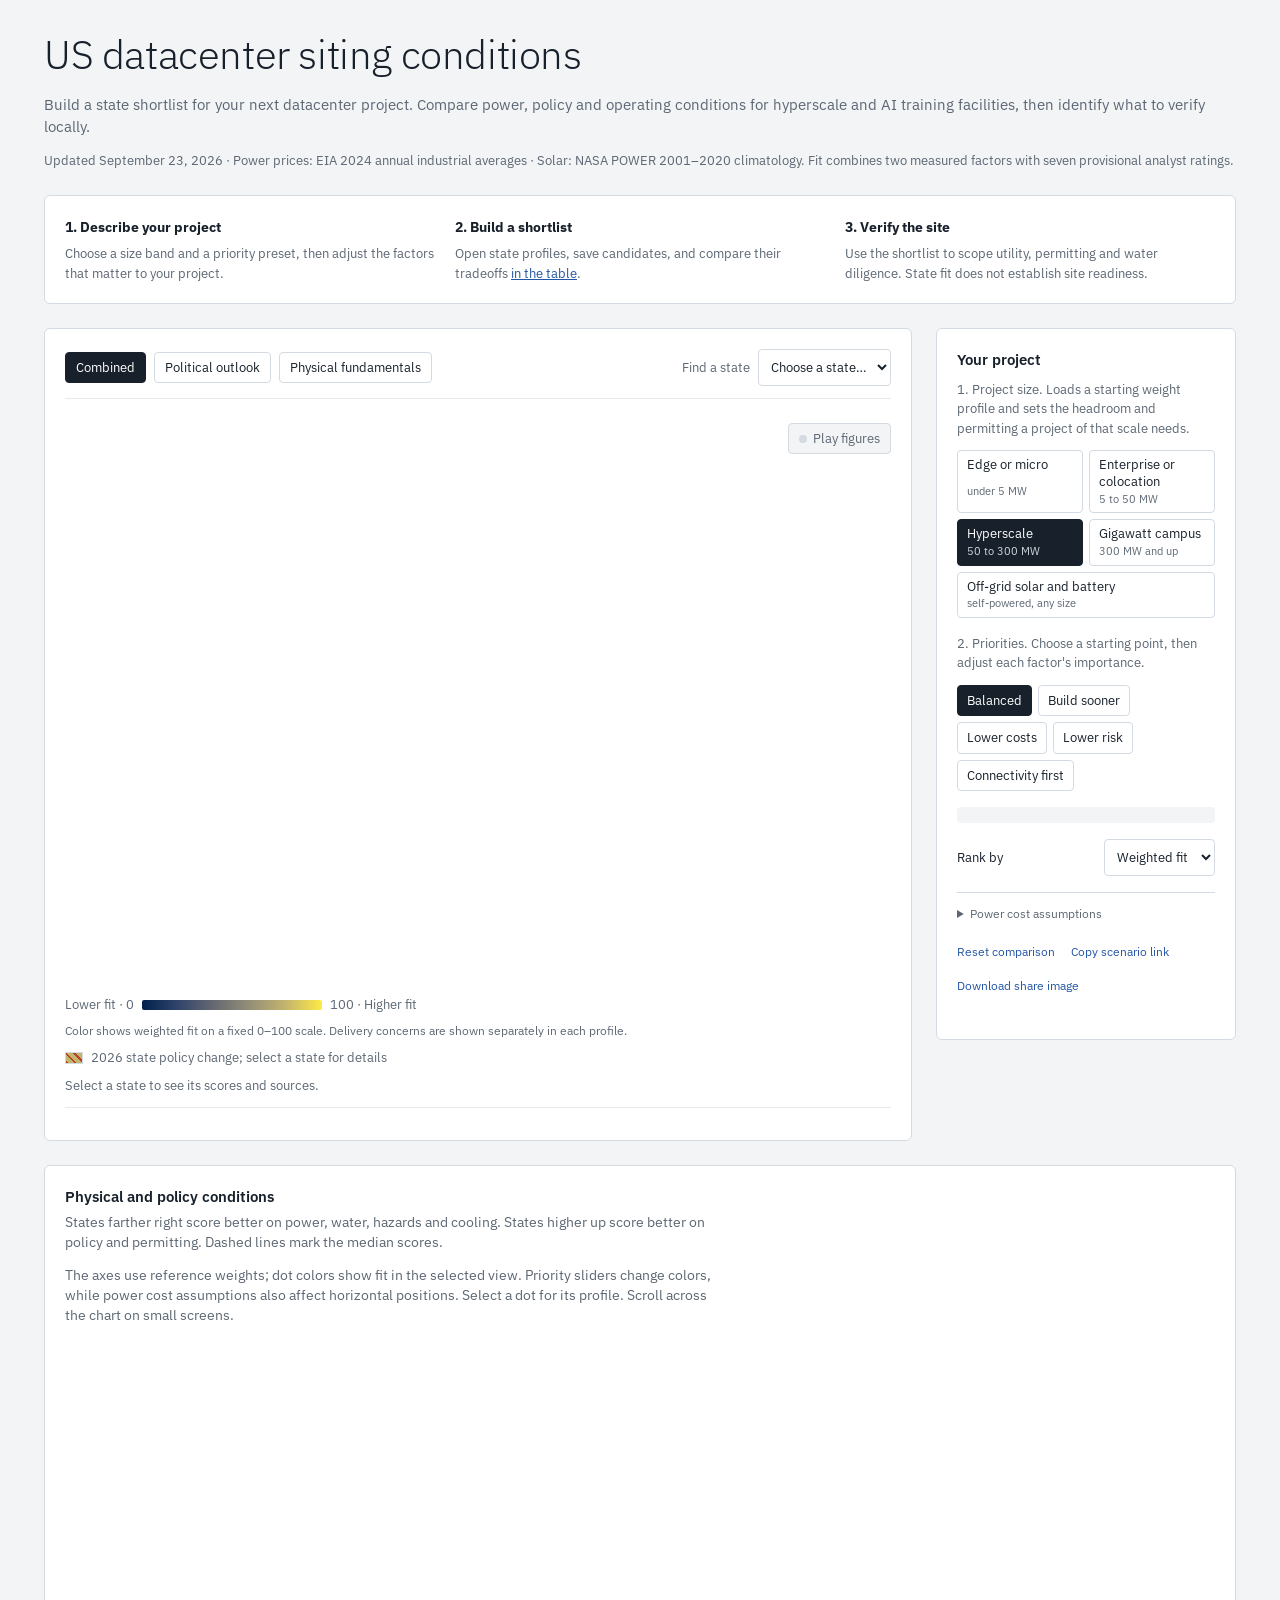
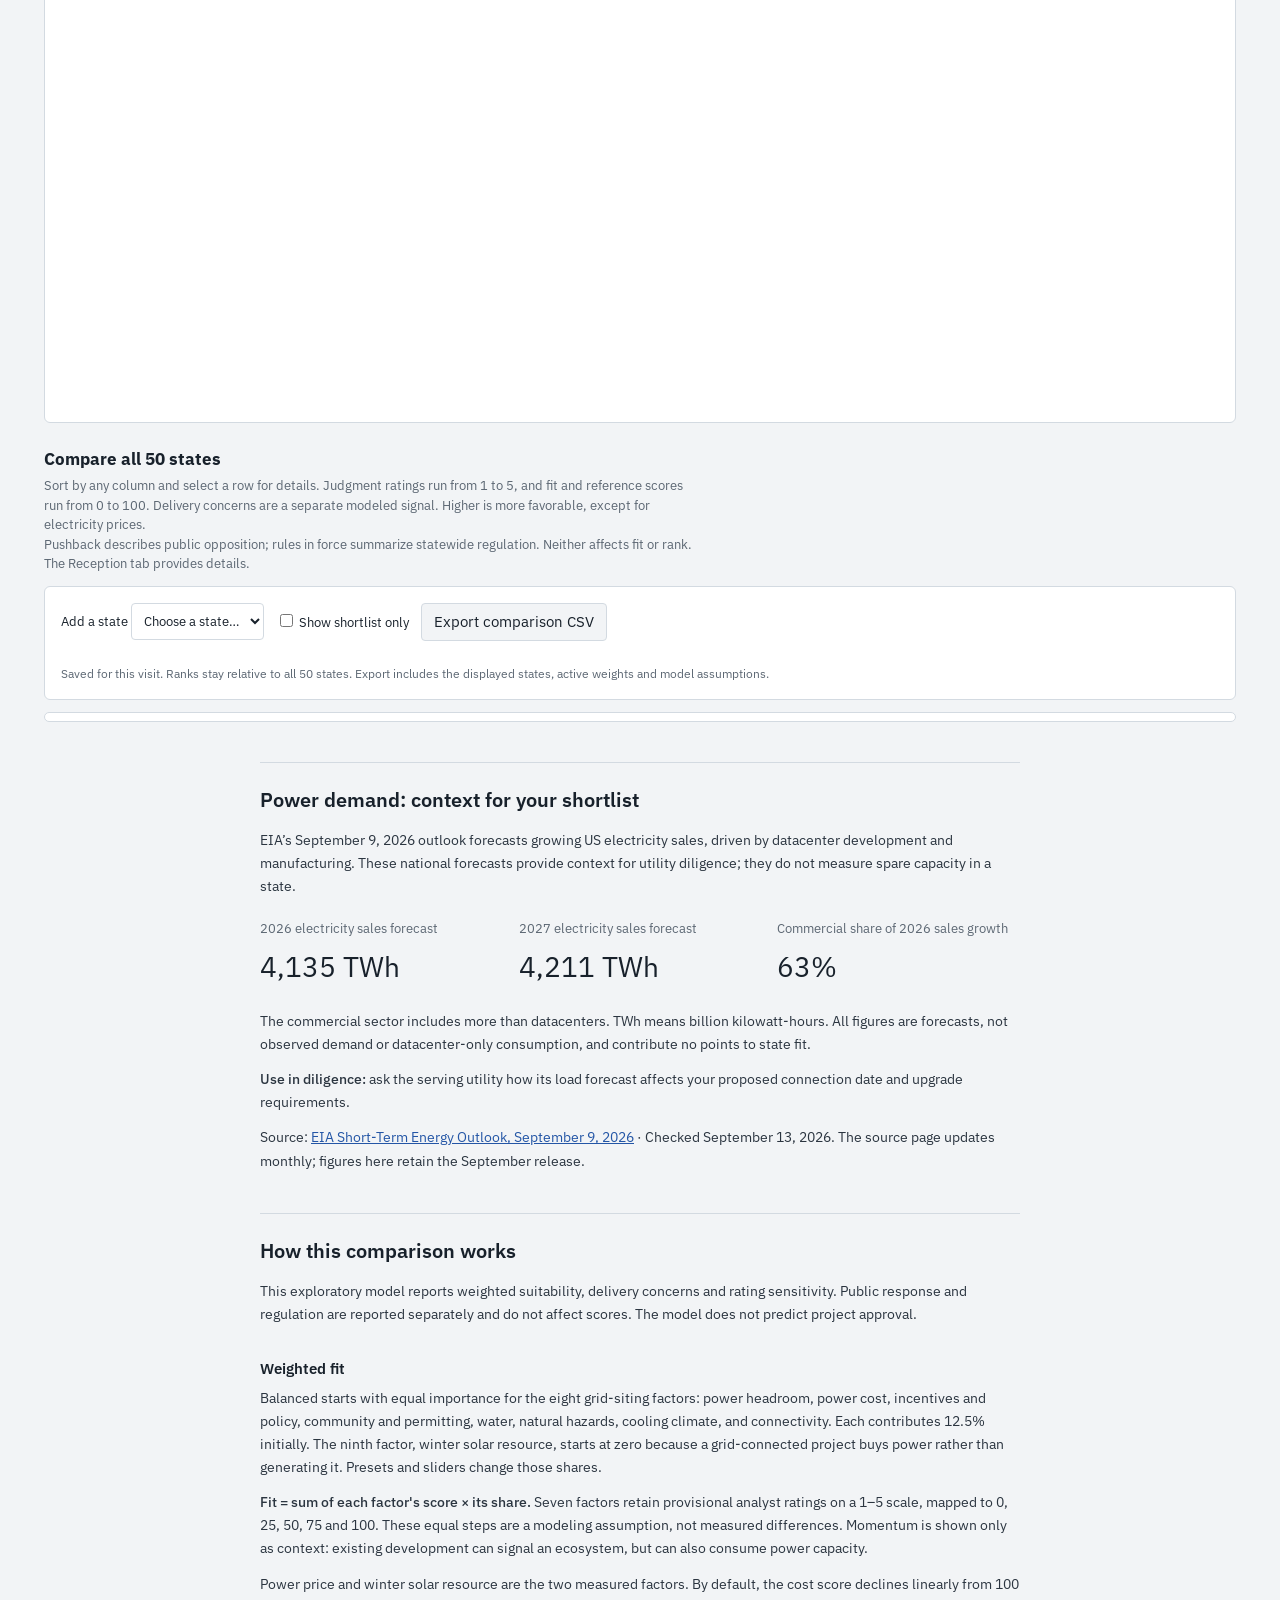
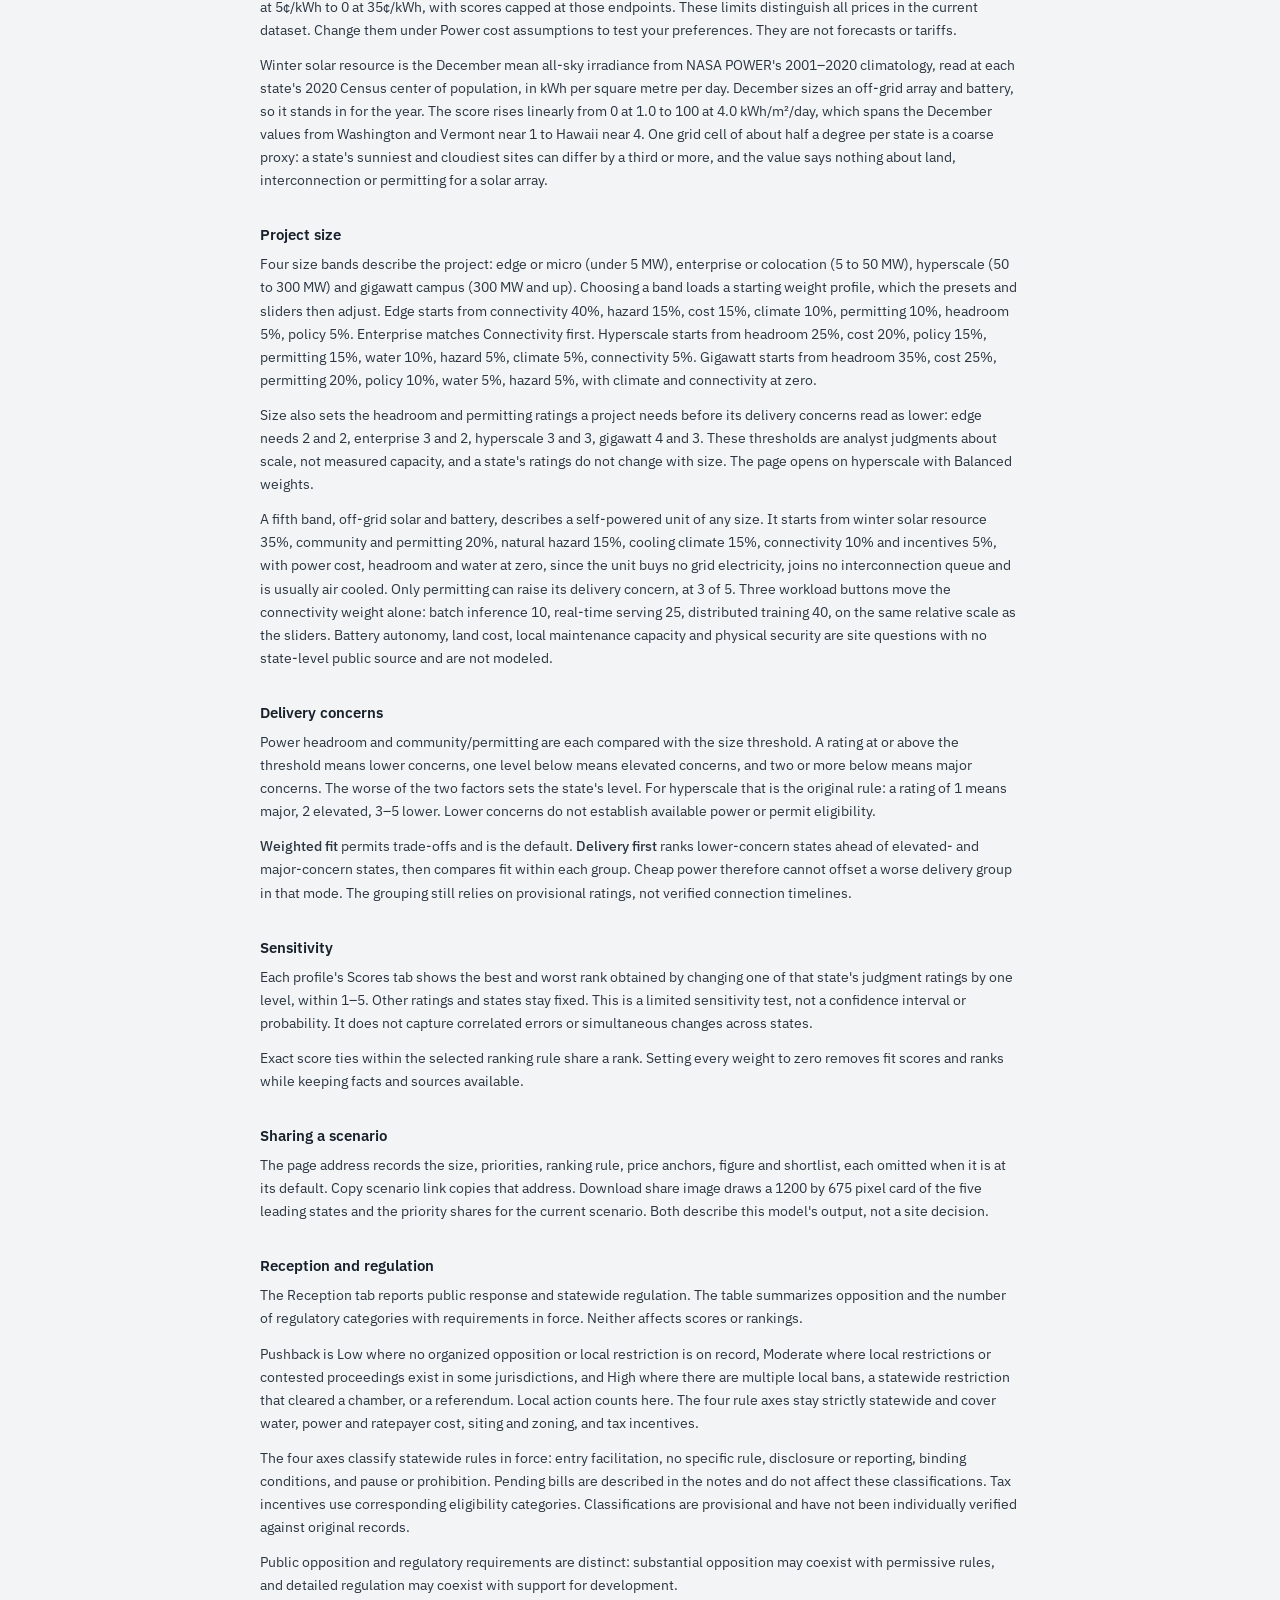
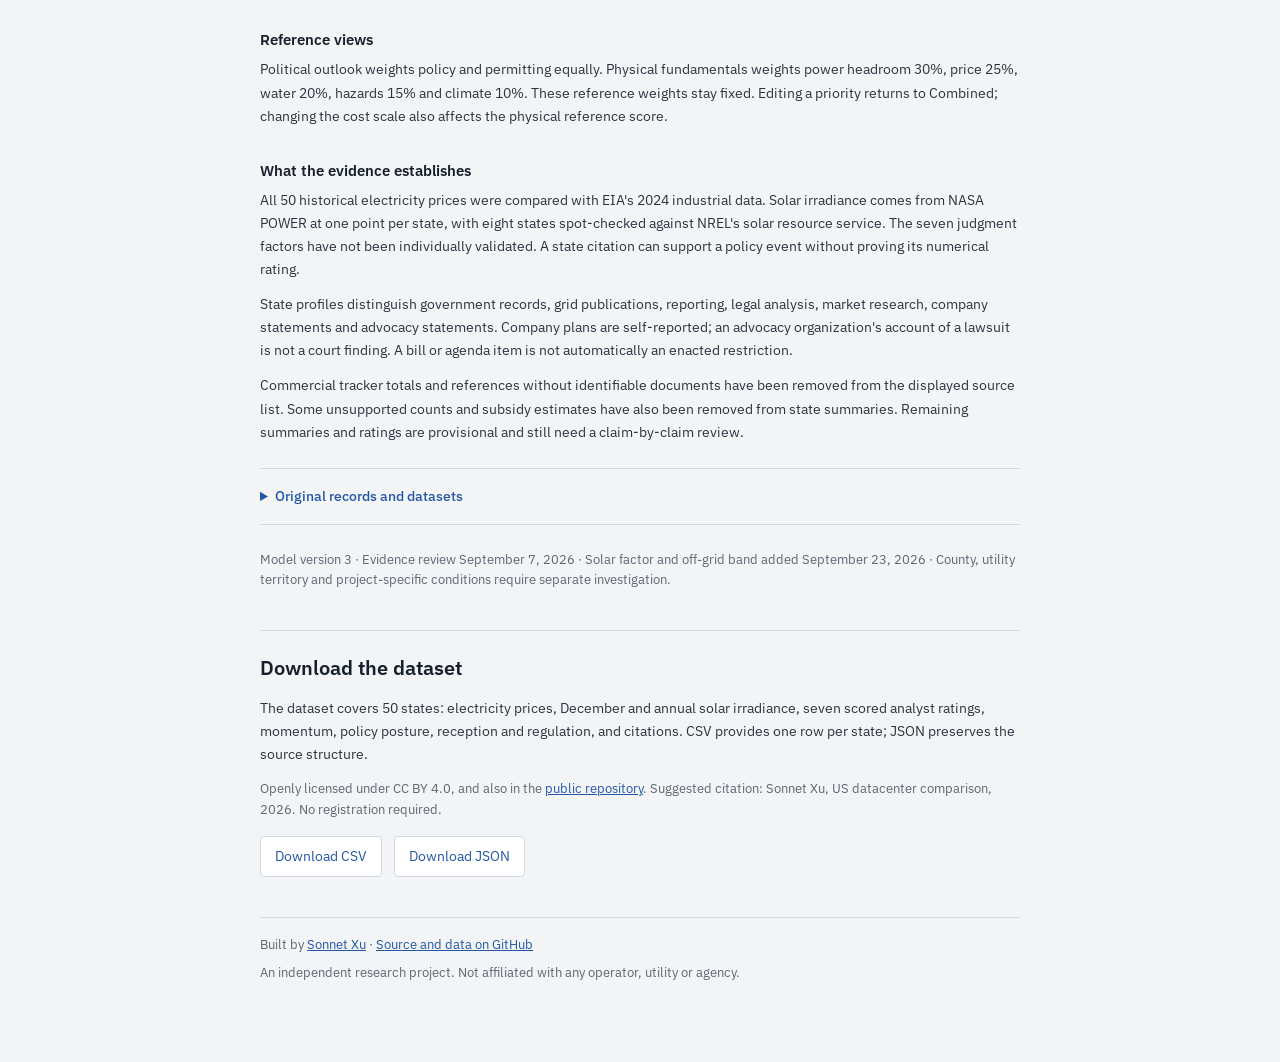
==== src/template.html @ 16096bdc "Add measured winter solar factor and off-grid solar and battery band Model version 3. A ninth factor" ====
<!DOCTYPE html>
<html lang="en">
<head>
<meta charset="utf-8">
<meta name="viewport" content="width=device-width, initial-scale=1">
<title>US datacenter siting suitability, September 2026</title>
<meta name="description" content="Compare hyperscale and AI datacenter siting conditions across 50 US states using one measured factor and seven provisional analyst ratings.">
<link rel="canonical" href="https://sonnetx.github.io/datacenter-map/">
<meta property="og:type" content="website">
<meta property="og:url" content="https://sonnetx.github.io/datacenter-map/">
<meta property="og:site_name" content="US datacenter siting suitability">
<meta property="og:title" content="US datacenter siting conditions, 2026">
<meta property="og:description" content="Compare 50 states using adjustable weights for power, policy, water and permitting. Ratings are provisional.">
<meta property="og:image" content="https://sonnetx.github.io/datacenter-map/assets/social-card.png">
<meta property="og:image:width" content="3200">
<meta property="og:image:height" content="1800">
<meta property="og:image:alt" content="Choropleth map of the 50 US states shaded by datacenter siting fit, with eight states hatched to mark a 2026 policy change.">
<meta name="twitter:card" content="summary_large_image">
<meta name="twitter:title" content="US datacenter siting conditions, 2026">
<meta name="twitter:description" content="Compare 50 states using adjustable weights for power, policy, water and permitting. Ratings are provisional.">
<meta name="twitter:image" content="https://sonnetx.github.io/datacenter-map/assets/social-card.png">
<meta name="twitter:image:alt" content="Choropleth map of the 50 US states shaded by datacenter siting fit, with eight states hatched to mark a 2026 policy change.">
<link rel="preconnect" href="https://fonts.googleapis.com">
<link href="https://fonts.googleapis.com/css2?family=IBM+Plex+Sans:wght@300;400;500;600&display=swap" rel="stylesheet">
<style>
  :root{
    --bg:#F2F4F6; --panel:#FFFFFF; --ink:#18212B; --muted:#5C6773; --rule:#D3DAE1; --rule-soft:#E6EAEE;
    --warn:#B5432A; --focus:#2456A6;
    --c0:#00204C; --c1:#31446B; --c2:#666970; --c3:#958F78; --c4:#C4B56C; --c5:#FFEA46;
    /* shared spacing and text measure */
    --s1:4px; --s2:8px; --s3:12px; --s4:16px; --s5:20px; --s6:24px; --s8:32px; --s10:40px;
    --pad-y:20px; --pad-x:20px;   /* shared card inset */
    --measure:660px;              /* reading width for detailed explanations */
  }
  *{box-sizing:border-box}
  html,body{margin:0;background:var(--bg);color:var(--ink);font-family:"IBM Plex Sans",system-ui,-apple-system,"Segoe UI",Roboto,sans-serif;font-size:15px;line-height:1.5}
  a{color:var(--focus)}
  button{font:inherit}
  summary{cursor:pointer}
  summary:focus-visible{outline:2px solid var(--focus);outline-offset:4px}
  .wrap{max-width:1240px;margin:0 auto;padding:var(--s8) var(--s6) 56px}
  header h1{font-weight:300;font-size:clamp(28px,3.6vw,40px);line-height:1.14;letter-spacing:-0.01em;margin:0 0 var(--s4)}
  header p.lede{margin:0;color:var(--muted)}
  header .asof{margin-top:var(--s3);font-size:13px;line-height:1.55;color:var(--muted)}
  .grid{display:grid;grid-template-columns:minmax(0,1fr) 300px;gap:var(--s6);margin-top:var(--s6);align-items:start}
  .grid>.col{min-width:0}
  .grid>aside{position:sticky;top:var(--s4);max-height:calc(100dvh - 32px);overflow-y:auto}
  @media (max-width:900px){.grid{grid-template-columns:1fr;gap:var(--s3)}.grid>aside{order:-1;position:static;max-height:none}}
  .mapcard{background:var(--panel);border:1px solid var(--rule);border-radius:6px;padding:var(--pad-y) var(--pad-x);position:relative}
  svg.map{width:100%;height:auto;max-height:64vh;display:block}
  .map-tools{display:flex;align-items:center;justify-content:space-between;gap:var(--s3);flex-wrap:wrap;margin-bottom:var(--s3)}
  .map-tools .lens{margin:0}
  .state-picker{display:flex;align-items:center;gap:var(--s2);font-size:13px;color:var(--muted)}
  select{font:inherit;color:var(--ink);background:var(--panel);border:1px solid var(--rule);border-radius:4px;padding:8px;max-width:100%}
  .candidates{display:flex;align-items:center;flex-wrap:wrap;gap:var(--s2);padding:var(--s3) 0;border-top:1px solid var(--rule-soft);font-size:12px;color:var(--muted)}
  .candidate{font:inherit;border:1px solid var(--rule);background:var(--panel);border-radius:20px;padding:5px 9px;color:var(--ink);cursor:pointer}
  .candidate[aria-pressed="true"]{border-color:var(--focus);background:#EEF2F6}
  .candidate span{color:var(--muted);margin-left:5px;font-variant-numeric:tabular-nums}
  button:focus-visible,select:focus-visible{outline:2px solid var(--focus);outline-offset:3px}
  .state{stroke:#F2F4F6;stroke-width:0.9;cursor:pointer;transition:opacity .12s}
  .state:hover,.state.selected{stroke:var(--ink);stroke-width:1.6}
  .state:focus{outline:none;stroke:var(--focus);stroke-width:2}
  .dim .state:not(.selected):not(:hover){opacity:.55}
  .hatch{pointer-events:none}
  .lens{display:flex;gap:var(--s2);flex-wrap:wrap;margin:0 0 var(--s3)}
  .lens button{border:1px solid var(--rule);background:#fff;border-radius:4px;padding:5px 10px;font-size:13px;cursor:pointer;color:var(--ink)}
  .lens button[aria-pressed="true"]{background:var(--ink);color:#fff;border-color:var(--ink)}
  .lens button:focus-visible{outline:2px solid var(--focus);outline-offset:2px}
  .scatter{background:var(--panel);border:1px solid var(--rule);border-radius:6px;padding:var(--pad-y) var(--pad-x);margin-top:var(--s6)}
  .scatter h2{font-weight:600;font-size:15px;margin:0 0 var(--s1)}
  .scatter p{margin:0 0 var(--s3);font-size:13.5px;color:var(--muted);max-width:var(--measure)}
  .scatter svg{width:100%;height:auto;display:block}
  .scatter .dot{cursor:pointer}
  .scatter .dot:hover circle,.scatter .dot.selected circle{stroke:var(--ink);stroke-width:2}
  .legend{display:grid;gap:var(--s2);margin:var(--s3) 0 0;font-size:13px;color:var(--muted)}
  .legend .lgnote{font-size:12px;max-width:var(--measure)}
  .ramp{width:180px;min-width:60px;height:10px;border-radius:2px;background:linear-gradient(90deg,var(--c0),var(--c1),var(--c2),var(--c3),var(--c4),var(--c5))}
  .legend .key{display:flex;align-items:center;gap:8px}
  .swatch{width:18px;height:12px;flex:none;border:1px solid var(--rule);background:#C4B56C repeating-linear-gradient(45deg,#B5432A 0 1.5px,transparent 1.5px 6px)}
  .tip{position:absolute;pointer-events:none;background:var(--ink);color:#fff;padding:8px 10px;border-radius:4px;font-size:13px;line-height:1.35;max-width:240px;display:none;z-index:5}
  .tip b{font-weight:600}
  .tip .sc{font-size:20px;font-weight:300;display:block;margin:2px 0 2px}
  .tip .small{opacity:.8}
  aside .card{background:var(--panel);border:1px solid var(--rule);border-radius:6px;padding:var(--pad-y) var(--pad-x)}
  aside h2{font-size:15px;font-weight:600;margin:0;display:inline}
  /* on desktop the panel is always open and the summary is just a heading */
  #wpanel>summary{list-style:none;cursor:default}
  #wpanel>summary::-webkit-details-marker{display:none}
  @media (max-width:900px){
    #wpanel>summary{cursor:pointer;display:flex;justify-content:space-between;align-items:center;gap:var(--s2)}
    #wpanel>summary::after{content:"Show";font-size:13px;color:var(--focus)}
    #wpanel[open]>summary::after{content:"Hide"}
    #wpanel>summary:focus-visible{outline:2px solid var(--focus);outline-offset:2px}
  }
  aside p.hint{margin:var(--s2) 0 var(--s3);font-size:13px;color:var(--muted)}
  .view-note{margin:0 0 var(--s4);padding:var(--s2) var(--s3);background:var(--bg);border-radius:4px;font-size:12.5px;color:var(--muted)}
  .presets{display:flex;gap:6px;flex-wrap:wrap;margin-bottom:var(--s4)}
  .presets button{border:1px solid var(--rule);background:#fff;border-radius:4px;padding:5px 9px;font-size:13px;cursor:pointer;color:var(--ink)}
  .presets button[aria-pressed="true"]{background:var(--ink);color:#fff;border-color:var(--ink)}
  .presets button:focus-visible{outline:2px solid var(--focus);outline-offset:2px}
  /* Project size: one of four bands. Each button carries its MW range so the
     band reads as a scale, not a brand of customer. */
  .sizes{display:grid;grid-template-columns:1fr 1fr;gap:6px;margin-bottom:var(--s2)}
  .sizes button{border:1px solid var(--rule);background:#fff;border-radius:4px;padding:6px 9px;font-size:13px;line-height:1.3;cursor:pointer;color:var(--ink);text-align:left;display:grid;gap:1px;min-width:0}
  .sizes button small{font-size:11px;color:var(--muted)}
  .sizes button[aria-pressed="true"]{background:var(--ink);color:#fff;border-color:var(--ink)}
  .sizes button[aria-pressed="true"] small{color:#D3DAE1}
  .sizes button:focus-visible{outline:2px solid var(--focus);outline-offset:2px}
  .sizes button[data-z="solar"]{grid-column:1/-1}
  .workload{margin:0 0 var(--s3)}
  .workload[hidden]{display:none}
  .workload button{font-size:12px;padding:4px 8px}
  .model-actions{display:flex;flex-wrap:wrap;gap:0 var(--s4);align-items:center}
  .model-actions .reset-btn:disabled{color:var(--muted);cursor:default}
  /* Top and bottom five: a compact tier list under the figure legend. */
  .tiers{display:grid;grid-template-columns:1fr 1fr;gap:var(--s2) var(--s4);border-top:1px solid var(--rule-soft);margin-top:var(--s3);padding-top:var(--s3);font-size:12.5px;min-width:0}
  .tiers .tiers-head,.tiers .fine{grid-column:1/-1;margin:0;font-size:12px;color:var(--muted)}
  .tiers .tiers-head{font-weight:600;color:var(--ink)}
  .tiers h3{margin:0 0 var(--s1);font-size:12.5px;color:var(--muted);font-weight:600}
  .tiers ol{margin:0;padding-left:1.8em}
  .tiers li{color:var(--muted);font-variant-numeric:tabular-nums}
  .tiers .tier-item{font:inherit;background:none;border:0;padding:2px 0;color:var(--ink);cursor:pointer;display:flex;gap:6px;width:100%;text-align:left;overflow-wrap:anywhere}
  .tiers .tier-item:hover{color:var(--focus)}
  .tiers .tier-item span{margin-left:auto;color:var(--muted);font-variant-numeric:tabular-nums}
  @media (max-width:420px){.tiers{grid-template-columns:1fr}}
  .w{display:grid;grid-template-columns:minmax(0,1fr) 42px;gap:4px var(--s2);align-items:center;margin:var(--s3) 0}
  .w label{font-size:13.5px;display:block}
  .w .sub{position:absolute;width:1px;height:1px;overflow:hidden;clip-path:inset(50%)}
  .w input[type=range]{grid-column:1/2;width:100%;accent-color:var(--ink);margin:2px 0 0}
  .w .val{grid-column:2/3;grid-row:1/3;text-align:right;font-variant-numeric:tabular-nums;font-weight:500}
  .total{font-size:12px;color:var(--muted);margin-top:var(--s3)}
  .detail{background:var(--panel);border:1px solid var(--rule);border-radius:6px;padding:var(--pad-y) var(--pad-x);margin-top:var(--s6)}
  .drawer{position:fixed;inset:0 0 0 auto;margin:0;border:0;border-left:1px solid var(--rule);width:min(540px,100%);max-width:100%;height:100dvh;max-height:100dvh;padding:0;background:var(--panel);color:var(--ink);box-shadow:-12px 0 40px #18212b20}
  .drawer::backdrop{background:#18212b38}
  body:has(.drawer[open]){overflow:hidden}
  .drawer-head{position:sticky;top:0;background:var(--panel);z-index:2;border-bottom:1px solid var(--rule);padding:var(--s4) var(--s5)}
  .drawer-toolbar{display:flex;align-items:center;justify-content:space-between;gap:var(--s3)}
  .drawer-toolbar p{margin:0;font-weight:600;font-size:14px}
  .close-btn{font:inherit;background:var(--bg);border:1px solid var(--rule);border-radius:4px;padding:7px 12px;cursor:pointer;color:var(--ink)}
  .profile-picker{display:flex;align-items:center;gap:var(--s3);margin-top:var(--s3);font-size:13px;color:var(--muted)}
  .profile-picker select{flex:1;min-width:0}
  /* Four single-word tabs cannot shrink below their longest word, so they are
     tightened on narrow screens and the strip scrolls if a font still overruns
     it. Without that the whole dialog scrolls sideways at 320px. */
  .profile-tabs{display:flex;gap:var(--s2);margin-top:var(--s4);overflow-x:auto;scrollbar-width:none}
  .profile-tabs::-webkit-scrollbar{display:none}
  .profile-tabs button{flex:1 1 auto;white-space:nowrap;border:0;border-bottom:2px solid transparent;background:transparent;color:var(--muted);font:inherit;font-size:13px;padding:8px;cursor:pointer}
  @media (max-width:420px){
    .profile-tabs{gap:var(--s1)}
    .profile-tabs button{font-size:12px;padding:8px 2px}
  }
  .profile-tabs button[aria-selected="true"]{border-bottom-color:var(--focus);color:var(--focus);font-weight:600}
  .drawer .detail{margin:0;border:0;border-radius:0;padding:var(--s5)}
  .drawer h3{font-size:14px;margin:var(--s5) 0 var(--s2)}
  .drawer .bars{grid-template-columns:1fr}
  .evidence-note{font-size:12.5px;color:var(--muted);background:var(--bg);padding:var(--s3);border-radius:4px;margin:var(--s4) 0}
  .fact{padding:var(--s4) 0;border-top:1px solid var(--rule-soft);border-bottom:1px solid var(--rule-soft);margin:var(--s4) 0}
  .fact p{margin:0;font-size:13px}.fact strong{display:block;font-size:23px;font-weight:500;margin:var(--s1) 0}.fact a{font-size:12px}
  .source-list{list-style:none;padding:0;margin:0}
  .source-list li{padding:var(--s3) 0;border-bottom:1px solid var(--rule-soft);font-size:13px;overflow-wrap:anywhere}
  .source-type{display:block;font-size:11px;font-weight:600;color:var(--muted);margin-bottom:var(--s1);text-transform:uppercase;letter-spacing:.035em}
  .source-list p{margin:var(--s1) 0 0;color:var(--muted);font-size:12px}
  .source-list .checked{font-size:11px}
  .factor-kind{display:block;color:var(--muted);font-size:11px;font-weight:400;margin-top:3px}
  .drawer [hidden]{display:none}
  .source-principles{background:var(--panel);padding:var(--s4);border:1px solid var(--rule);border-radius:4px}
  .ranking-control{display:flex;align-items:center;justify-content:space-between;gap:var(--s2);font-size:13px}
  .ranking-control select{min-width:0}
  .reset-btn{font:inherit;font-size:12px;color:var(--focus);border:0;background:transparent;padding:8px 0;cursor:pointer}
  .model-hint{font-size:12px;color:var(--muted);margin:var(--s2) 0 var(--s4)}
  .scale-options{border-top:1px solid var(--rule);padding-top:var(--s3);font-size:12px;color:var(--muted)}
  .scale-options label{display:flex;justify-content:space-between;align-items:center;gap:var(--s2);margin:var(--s2) 0}
  .scale-options input{width:65px;font:inherit;border:1px solid var(--rule);padding:5px;border-radius:3px}
  #price-error{color:var(--warn)}
  .delivery-status{padding:var(--s3);border-left:3px solid var(--muted);background:var(--bg);margin:var(--s4) 0;font-size:13px}
  .delivery-status[data-tier="1"],.delivery-status[data-tier="2"]{border-left-color:var(--warn)}
  .delivery-status p{font-size:12px;color:var(--muted);margin:var(--s1) 0 0}
  .sensitivity{font-size:12.5px;color:var(--muted);margin:var(--s3) 0}
  .detail .top{display:flex;justify-content:space-between;gap:var(--s4);align-items:flex-start;flex-wrap:wrap}
  .detail .top>div:first-child{min-width:0;flex:1}
  .detail .score{flex:none}
  .detail h2{font-weight:300;font-size:28px;margin:0;line-height:1.2}
  .detail .rank{color:var(--muted);font-size:14px;max-width:var(--measure);margin-top:var(--s1)}
  .detail .score{font-size:40px;font-weight:300;line-height:1;font-variant-numeric:tabular-nums}
  .detail .score small{font-size:14px;color:var(--muted);font-weight:400;margin-left:4px}
  .chip{display:inline-block;border:1px solid var(--warn);color:var(--warn);border-radius:3px;padding:2px 7px;font-size:12.5px;margin-top:var(--s2)}
  .detail .meta{display:flex;flex-wrap:wrap;gap:var(--s1) var(--s4);margin:var(--s3) 0 0;font-size:13px;color:var(--muted)}
  .breakdown-hint{font-size:12.5px;color:var(--muted);margin:var(--s4) 0 var(--s2)}
  /* Reception and regulation. Deliberately unlike the score bars: nothing here
     is weighted or ranked, so it should not read as another set of points. */
  .reception{display:flex;align-items:baseline;gap:var(--s3);flex-wrap:wrap;padding:var(--s3);background:var(--bg);border-left:3px solid var(--muted);margin:var(--s3) 0 var(--s4)}
  .reception[data-level="High"]{border-left-color:var(--warn)}
  .reception b{font-size:15px;font-weight:500}
  .reception span{font-size:12.5px;color:var(--muted)}
  .axes{list-style:none;margin:0;padding:0;display:grid;gap:var(--s1)}
  .axes li{display:grid;grid-template-columns:minmax(0,7.5rem) auto minmax(0,1fr);align-items:center;gap:var(--s3);font-size:13px;padding:var(--s2) 0;border-bottom:1px solid var(--rule-soft)}
  .axes li:last-child{border-bottom:0}
  .axes .axis-name{color:var(--muted)}
  .axes .axis-state{overflow-wrap:anywhere}
  /* Four ticks, filled up to the friction level, so the axes stay comparable
     at a glance without implying a measured quantity. */
  .ticks{display:flex;gap:3px}
  .ticks i{width:12px;height:6px;border-radius:1px;background:var(--rule-soft)}
  .ticks i.on{background:var(--muted)}
  .ticks i.on.hot{background:var(--warn)}
  .ticks i.eased{background:var(--focus)}
  @media (max-width:420px){.axes li{grid-template-columns:1fr auto;gap:var(--s1) var(--s3)}.axes .axis-state{grid-column:1/-1}}
  .bars{display:grid;grid-template-columns:repeat(auto-fit,minmax(min(100%,280px),1fr));gap:var(--s4) var(--s8);margin:0 0 var(--s5)}
  .bar{display:grid;grid-template-columns:minmax(0,1fr) auto;align-items:center;gap:var(--s2) var(--s3);font-size:13px;min-width:0}
  .bar .label{line-height:1.35}
  .bar .c{text-align:right;font-size:12px;color:var(--muted);font-variant-numeric:tabular-nums;white-space:nowrap}
  .bar.off{opacity:.5}
  .bar .track{grid-column:1;height:8px;background:var(--rule-soft);border-radius:2px;overflow:hidden}
  .bar .fill{height:100%;background:var(--ink)}
  .bar .n{text-align:right;font-size:12px;font-variant-numeric:tabular-nums;color:var(--muted)}
  .detail p.note{margin:var(--s3) 0 0;max-width:var(--measure)}
  .detail .srcs{margin:var(--s4) 0 0;padding-top:var(--s3);border-top:1px solid var(--rule-soft);max-width:var(--measure);font-size:12.5px;color:var(--muted);line-height:1.6}
  .srcs summary{color:var(--focus);font-weight:500}
  .srcs ul{padding-left:var(--s5);margin:var(--s2) 0 0}
  .srcs li{margin:var(--s1) 0;overflow-wrap:anywhere}
  .demand-stats{display:grid;grid-template-columns:repeat(3,minmax(0,1fr));gap:16px;margin:20px 0}
  .demand-stats dt{font-size:13px;color:var(--muted)}.demand-stats dd{font-size:28px;margin:4px 0 0;font-variant-numeric:tabular-nums}
  @media(max-width:600px){.demand-stats{grid-template-columns:1fr}}
  .workflow{display:grid;grid-template-columns:repeat(3,minmax(0,1fr));gap:20px;margin-top:24px;padding:20px;background:var(--panel);border:1px solid var(--rule);border-radius:6px}
  .workflow b{font-size:14px}.workflow p{font-size:13px;color:var(--muted);margin:6px 0 0}
  .shortlist-tools{display:flex;flex-wrap:wrap;align-items:center;gap:12px;padding:16px;background:var(--panel);border:1px solid var(--rule);border-radius:6px}
  .shortlist-tools label{font-size:13px}.shortlist-tools p{width:100%;margin:0;font-size:12px;color:var(--muted)}
  #shortlist-chips{display:flex;flex-wrap:wrap;gap:8px;width:100%}#shortlist-chips:empty{display:none}
  .shortlist-tools+.tablecard{margin-top:12px}
  @media(max-width:600px){.workflow{grid-template-columns:1fr;gap:12px}}
  .table-intro{margin:var(--s6) 0 var(--s3)}
  .table-intro h2{font-size:17px;margin:0 0 var(--s1)}
  .table-intro p{font-size:13px;color:var(--muted);margin:0;max-width:var(--measure)}
  .table-intro+.tablecard{margin-top:0}
  .tablecard{background:var(--panel);border:1px solid var(--rule);border-radius:6px;padding:var(--s2) 0 0;margin-top:var(--s6);overflow-x:auto}
  table{width:100%;border-collapse:collapse;font-size:13.5px;font-variant-numeric:tabular-nums}
  th,td{padding:7px 10px;text-align:right;border-bottom:1px solid var(--rule-soft);white-space:nowrap}
  td:first-child{padding-left:var(--pad-x)}
  td:last-child{padding-right:var(--pad-x)}
  th{font-weight:500;color:var(--muted);user-select:none;position:sticky;top:0;background:var(--panel);padding:0}
  th .sortbtn{width:100%;border:0;background:none;color:inherit;font:inherit;font-weight:500;cursor:pointer;padding:7px 10px;text-align:inherit}
  th:first-child .sortbtn{padding-left:var(--pad-x)}
  th:last-child .sortbtn{padding-right:var(--pad-x)}
  th .sortbtn:hover{color:var(--ink)}
  th .sortbtn:focus-visible{outline:2px solid var(--focus);outline-offset:-2px}
  th.sorted{color:var(--ink)}
  th.sorted .sortbtn::after{content:" ▾";font-size:11px}
  th.sorted.asc .sortbtn::after{content:" ▴"}
  tbody tr:focus-visible{outline:2px solid var(--focus);outline-offset:-2px}
  td:nth-child(2),th:nth-child(2){text-align:left}
  td:first-child,th:first-child{text-align:right;color:var(--muted);width:36px}
  tbody tr{cursor:pointer}
  tbody tr:hover{background:#F6F8FA}
  tbody tr.selected{background:#EEF2F6}
  td.tot{font-weight:600}
  td .flag{display:inline-block;width:8px;height:8px;border-radius:1px;background:var(--warn);margin-left:6px;vertical-align:middle}
  /* A shared reading column for methodology, downloads and attribution. */
  .meth,.datapack,.site-foot{max-width:760px;margin-left:auto;margin-right:auto}
  .meth,.datapack{margin-top:var(--s10);padding-top:var(--s6);border-top:1px solid var(--rule);font-size:14px;line-height:1.65}
  .meth h2,.datapack h2{font-weight:600;font-size:20px;line-height:1.3;margin:0 0 var(--s4)}
  .meth h3{font-weight:600;font-size:15px;line-height:1.4;margin:var(--s8) 0 var(--s2)}
  .meth p,.datapack p{margin:0 0 var(--s3);color:#2B3540}
  .meth b{font-weight:500}
  .meth .source-principles{background:none;padding:0;border:0;border-radius:0}
  .meth .sources{margin:var(--s6) 0;padding:var(--s4) 0;border-top:1px solid var(--rule);border-bottom:1px solid var(--rule)}
  .meth .sources>summary{font-size:14px;font-weight:500;color:var(--focus)}
  .meth .src{padding-left:var(--s5);margin:var(--s4) 0 0}
  .meth .src li{padding-left:var(--s1);margin:0 0 var(--s3);font-size:13px;overflow-wrap:anywhere}
  .meth .src li:last-child{margin-bottom:0}
  .meth .method-note,.datapack .fine{font-size:12.5px;color:var(--muted)}
  .dp-links{display:flex;gap:var(--s3);flex-wrap:wrap;margin:var(--s4) 0 0}
  .dp-links button{font:inherit;background:var(--panel);color:var(--focus);border:1px solid var(--rule);border-radius:4px;padding:8px 14px;cursor:pointer}
  .site-foot{margin-top:var(--s10);margin-bottom:var(--s6);padding-top:var(--s4);border-top:1px solid var(--rule);font-size:12.5px;line-height:1.6;color:var(--muted)}
  .site-foot p{margin:0 0 var(--s2)}
  /* --- revolving figures ---------------------------------------------
     One frame, twelve encodings of the same fifty states. Each pane owns its
     own horizontal overflow so a wide figure scrolls inside the card instead
     of widening the page, and the tall grids scroll inside a capped frame so
     the page does not grow twelve figures long. */
  .viewbar{display:flex;align-items:flex-start;justify-content:space-between;gap:var(--s3);flex-wrap:wrap;margin:0 0 var(--s3)}
  .viewbar .lens{margin:0;flex:1 1 420px;gap:5px}
  .viewbar .lens button{padding:4px 9px;font-size:12.5px}
  .rotate-btn{flex:none;font:inherit;font-size:12.5px;color:var(--muted);background:var(--bg);border:1px solid var(--rule);border-radius:4px;padding:5px 10px;cursor:pointer;display:flex;align-items:center;gap:6px}
  .rotate-btn:hover{color:var(--ink)}
  .rotate-btn:focus-visible{outline:2px solid var(--focus);outline-offset:2px}
  .rotate-btn i{width:8px;height:8px;border-radius:50%;background:var(--rule);flex:none}
  .rotate-btn[aria-pressed="true"] i{background:var(--focus);animation:pulse 4s ease-in-out infinite}
  @keyframes pulse{0%,100%{opacity:1}50%{opacity:.25}}
  .viewport{position:relative;min-height:300px}
  .viewpane{overflow-x:auto}
  .viewpane[hidden]{display:none}
  .viewpane>svg{display:block;width:100%;height:auto}
  .viewpane.tall{max-height:62vh;overflow-y:auto}
  .viewpane.wide>svg{min-width:640px}
  .figtitle{font-size:13px;font-weight:600;margin:0 0 2px}
  .viewnote{margin:var(--s3) 0 0;font-size:12.5px;line-height:1.6;color:var(--muted);max-width:var(--measure)}
  .viewnote b{font-weight:600;color:var(--ink)}
  .viewnote .hides{display:block;margin-top:3px}
  .viewpane text{font-family:inherit}
  #legend-hatch[hidden],#legend-ramp[hidden]{display:none}
  .rosecell{display:flex;flex-direction:column;align-items:center;gap:1px}
  .rosecell>svg{width:100%;height:auto;cursor:pointer}
  .rosecell span{font-size:9.5px;color:var(--muted);font-variant-numeric:tabular-nums}
  .rosewrap{display:grid;gap:8px 6px;grid-template-columns:repeat(10,minmax(0,1fr));padding:2px}
  .glyphwrap{display:grid;gap:14px 8px;grid-template-columns:repeat(8,minmax(0,1fr));padding:2px}
  @media (max-width:600px){
    .rosewrap{grid-template-columns:repeat(6,minmax(0,1fr))}
    .glyphwrap{grid-template-columns:repeat(4,minmax(0,1fr))}
  }
  @media (max-width:600px){
    .wrap{padding:var(--s6) var(--s4) var(--s8)}
    :root{--pad-x:16px;--pad-y:16px}
    .lens button,.presets button{min-height:40px}
    .legend .key{gap:var(--s2);font-size:12px}
    .legend>.key:first-child{display:grid;grid-template-columns:1fr 1fr}
    .legend>.key:first-child .ramp{grid-column:1/-1;grid-row:1;width:100%}
    .legend>.key:first-child span:last-child{text-align:right}
    .detail .score{font-size:34px}
    .detail .score small{display:block;margin:var(--s1) 0 0;text-align:right;font-size:12px}
    .detail h2{font-size:26px}
    .scatter{overflow-x:auto}
    .scatter svg{min-width:560px}
  }
  @media (prefers-reduced-motion:reduce){*{transition:none!important}}
</style>
</head>
<body>
<div class="wrap">
<header>
  <h1>US datacenter siting conditions</h1>
  <p class="lede">Build a state shortlist for your next datacenter project. Compare power, policy and operating conditions for hyperscale and AI training facilities, then identify what to verify locally.</p>
  <div class="asof">Updated September 23, 2026 · Power prices: EIA 2024 annual industrial averages · Solar: NASA POWER 2001–2020 climatology. Fit combines two measured factors with seven provisional analyst ratings.</div>
</header>
<section class="workflow" aria-label="Start your comparison">
  <div><b>1. Describe your project</b><p>Choose a size band and a priority preset, then adjust the factors that matter to your project.</p></div>
  <div><b>2. Build a shortlist</b><p>Open state profiles, save candidates, and compare their tradeoffs <a href="#comparison">in the table</a>.</p></div>
  <div><b>3. Verify the site</b><p>Use the shortlist to scope utility, permitting and water diligence. State fit does not establish site readiness.</p></div>
</section>

<div class="grid">
  <div class="col">
  <div class="mapcard">
    <div class="map-tools">
    <div class="lens" id="lens">
      <button data-l="all" aria-pressed="true">Combined</button>
      <button data-l="politics" aria-pressed="false">Political outlook</button>
      <button data-l="physical" aria-pressed="false">Physical fundamentals</button>
    </div>
    <label class="state-picker" for="state-picker">Find a state <select id="state-picker"><option value="">Choose a state…</option></select></label>
    </div>
    <div class="candidates" id="candidates" aria-label="Leading states in the current view"></div>
    <div class="viewbar">
      <div class="lens" id="viewbar" role="group" aria-label="Figure"></div>
      <button class="rotate-btn" id="rotate-btn" type="button" aria-pressed="false"><i></i><span id="rotate-label">Play figures</span></button>
    </div>
    <div class="viewport" id="viewport">
    <div class="viewpane" data-v="map">
    <svg class="map" viewBox="0 0 975 610" role="img" aria-label="Choropleth map of US states colored by datacenter siting suitability score">
      <defs>
        <pattern id="hatch" patternUnits="userSpaceOnUse" width="7" height="7" patternTransform="rotate(45)">
          <line x1="0" y1="0" x2="0" y2="7" stroke="#B5432A" stroke-width="1.6" opacity=".85"/>
        </pattern>
      </defs>
      <g id="states"></g>
      <g id="hatches" class="hatch"></g>
      <g id="labels" class="hatch"></g>
    </svg>
    </div>
    </div>
    <p class="viewnote" id="viewnote" aria-live="polite"></p>
    <div class="tip" id="tip"></div>
    <div class="legend">
      <div class="key" id="legend-ramp"><span>Lower fit · 0</span><div class="ramp"></div><span>100 · Higher fit</span></div>
      <div class="lgnote" id="legend-rampnote">Color shows weighted fit on a fixed 0–100 scale. Delivery concerns are shown separately in each profile.</div>
      <div class="key" id="legend-hatch"><div class="swatch"></div><span>2026 state policy change; select a state for details</span></div>
      <div class="key"><span id="hint" style="font-size:12.5px">Select a state to see its scores and sources.</span></div>
    </div>
    <div class="tiers" id="tiers" aria-label="Top and bottom five states in the current ranking"></div>
  </div>

  </div>

  <aside>
    <details class="card" id="wpanel" open>
      <summary><h2>Your project</h2></summary>
      <p class="hint">1. Project size. Loads a starting weight profile and sets the headroom and permitting a project of that scale needs.</p>
      <div class="sizes" id="sizes" role="group" aria-label="Project size">
        <button data-z="micro" aria-pressed="false">Edge or micro<small>under 5 MW</small></button>
        <button data-z="colo" aria-pressed="false">Enterprise or colocation<small>5 to 50 MW</small></button>
        <button data-z="hyper" aria-pressed="true">Hyperscale<small>50 to 300 MW</small></button>
        <button data-z="gw" aria-pressed="false">Gigawatt campus<small>300 MW and up</small></button>
        <button data-z="solar" aria-pressed="false">Off-grid solar and battery<small>self-powered, any size</small></button>
      </div>
      <p class="model-hint" id="size-note"></p>
      <div class="lens workload" id="workload" role="group" aria-label="Workload" hidden>
        <button data-wl="batch" aria-pressed="false">Batch inference</button>
        <button data-wl="realtime" aria-pressed="false">Real-time serving</button>
        <button data-wl="training" aria-pressed="false">Distributed training</button>
      </div>
      <p class="hint">2. Priorities. Choose a starting point, then adjust each factor's importance.</p>
      <div class="presets" id="presets">
        <button data-p="balanced" aria-pressed="true">Balanced</button>
        <button data-p="ai" aria-pressed="false">Build sooner</button>
        <button data-p="cost" aria-pressed="false">Lower costs</button>
        <button data-p="safe" aria-pressed="false">Lower risk</button>
        <button data-p="colo" aria-pressed="false">Connectivity first</button>
      </div>
      <p class="view-note" id="view-note"></p>
      <label class="ranking-control" for="rank-mode">Rank by
        <select id="rank-mode"><option value="fit">Weighted fit</option><option value="delivery">Delivery first</option></select>
      </label>
      <p class="model-hint" id="rank-explanation"></p>
      <div id="weights"></div>
      <details class="scale-options"><summary>Power cost assumptions</summary>
        <p>Prices map linearly between these limits. They are preferences, not tariff forecasts.</p>
        <label>100-point price (¢/kWh)<input id="price-low" type="number" min="0" max="99" step="0.5" value="5"></label>
        <label>0-point price (¢/kWh)<input id="price-high" type="number" min="0.5" max="100" step="0.5" value="35"></label>
        <p id="price-error" role="status"></p>
      </details>
      <div class="total" id="total"></div>
      <div class="model-actions">
        <button class="reset-btn" id="reset-model" type="button">Reset comparison</button>
        <button class="reset-btn" id="copy-link" type="button">Copy scenario link</button>
        <button class="reset-btn" id="share-card" type="button">Download share image</button>
      </div>
      <p class="model-hint" id="link-status" role="status"></p>
    </details>
  </aside>
</div>

<dialog class="drawer" id="state-dialog" aria-labelledby="profile-title">
  <div class="drawer-head">
    <div class="drawer-toolbar"><p id="profile-title">State profile</p><form method="dialog"><button class="close-btn" aria-label="Close state profile" autofocus>Close ×</button></form></div>
    <label class="profile-picker" for="profile-state">State <select id="profile-state"></select></label>
    <div class="profile-tabs" role="tablist" aria-label="State profile sections">
      <button id="tab-overview" role="tab" data-panel="overview" aria-selected="true" aria-controls="panel-overview">Overview</button>
      <button id="tab-scores" role="tab" data-panel="scores" aria-selected="false" aria-controls="panel-scores" tabindex="-1">Scores</button>
      <button id="tab-reception" role="tab" data-panel="reception" aria-selected="false" aria-controls="panel-reception" tabindex="-1">Reception</button>
      <button id="tab-sources" role="tab" data-panel="sources" aria-selected="false" aria-controls="panel-sources" tabindex="-1">Sources</button>
    </div>
  </div>
  <section class="detail" id="detail"></section>
</dialog>

<section class="scatter" id="scatter">
  <h2>Physical and policy conditions</h2>
  <p>States farther right score better on power, water, hazards and cooling. States higher up score better on policy and permitting. Dashed lines mark the median scores.</p>
  <p>The axes use reference weights; dot colors show fit in the selected view. Priority sliders change colors, while power cost assumptions also affect horizontal positions. Select a dot for its profile. Scroll across the chart on small screens.</p>
  <svg viewBox="0 0 900 520" role="img" aria-label="Scatter plot of states by physical fundamentals and political plausibility" id="scsvg"></svg>
</section>

<div class="table-intro" id="comparison">
  <h2>Compare all 50 states</h2>
  <p>Sort by any column and select a row for details. Judgment ratings run from 1 to 5, and fit and reference scores run from 0 to 100. Delivery concerns are a separate modeled signal. Higher is more favorable, except for electricity prices.</p>
  <p>Pushback describes public opposition; rules in force summarize statewide regulation. Neither affects fit or rank. The Reception tab provides details.</p>
</div>
<div class="shortlist-tools">
  <label for="shortlist-picker">Add a state <select id="shortlist-picker"><option value="">Choose a state…</option></select></label>
  <label><input type="checkbox" id="shortlist-only"> Show shortlist only</label>
  <button type="button" class="close-btn" id="export-comparison">Export comparison CSV</button>
  <p id="shortlist-status" role="status"></p>
  <div id="shortlist-chips" aria-label="Saved states"></div>
  <p>Saved for this visit. Ranks stay relative to all 50 states. Export includes the displayed states, active weights and model assumptions.</p>
</div>
<div class="tablecard">
  <table id="tbl">
    <thead><tr id="thead"></tr></thead>
    <tbody id="tbody"></tbody>
  </table>
</div>

<section class="meth" id="demand-context" aria-labelledby="demand-heading">
  <h2 id="demand-heading">Power demand: context for your shortlist</h2>
  <p>EIA’s September 9, 2026 outlook forecasts growing US electricity sales, driven by datacenter development and manufacturing. These national forecasts provide context for utility diligence; they do not measure spare capacity in a state.</p>
  <dl class="demand-stats">
    <div><dt>2026 electricity sales forecast</dt><dd>4,135 TWh</dd></div>
    <div><dt>2027 electricity sales forecast</dt><dd>4,211 TWh</dd></div>
    <div><dt>Commercial share of 2026 sales growth</dt><dd>63%</dd></div>
  </dl>
  <p>The commercial sector includes more than datacenters. TWh means billion kilowatt-hours. All figures are forecasts, not observed demand or datacenter-only consumption, and contribute no points to state fit.</p>
  <p><b>Use in diligence:</b> ask the serving utility how its load forecast affects your proposed connection date and upgrade requirements.</p>
  <p>Source: <a href="https://www.eia.gov/outlooks/steo/report/elec_coal_renew.php" target="_blank" rel="noopener">EIA Short-Term Energy Outlook, September 9, 2026</a> · Checked September 13, 2026. The source page updates monthly; figures here retain the September release.</p>
</section>

<section class="meth" id="methodology">
  <h2>How this comparison works</h2>
  <p>This exploratory model reports weighted suitability, delivery concerns and rating sensitivity. Public response and regulation are reported separately and do not affect scores. The model does not predict project approval.</p>
  <h3>Weighted fit</h3>
  <p>Balanced starts with equal importance for the eight grid-siting factors: power headroom, power cost, incentives and policy, community and permitting, water, natural hazards, cooling climate, and connectivity. Each contributes 12.5% initially. The ninth factor, winter solar resource, starts at zero because a grid-connected project buys power rather than generating it. Presets and sliders change those shares.</p>
  <p><b>Fit = sum of each factor's score × its share.</b> Seven factors retain provisional analyst ratings on a 1–5 scale, mapped to 0, 25, 50, 75 and 100. These equal steps are a modeling assumption, not measured differences. Momentum is shown only as context: existing development can signal an ecosystem, but can also consume power capacity.</p>
  <p>Power price and winter solar resource are the two measured factors. By default, the cost score declines linearly from 100 at 5¢/kWh to 0 at 35¢/kWh, with scores capped at those endpoints. These limits distinguish all prices in the current dataset. Change them under Power cost assumptions to test your preferences. They are not forecasts or tariffs.</p>
  <p>Winter solar resource is the December mean all-sky irradiance from NASA POWER's 2001–2020 climatology, read at each state's 2020 Census center of population, in kWh per square metre per day. December sizes an off-grid array and battery, so it stands in for the year. The score rises linearly from 0 at 1.0 to 100 at 4.0 kWh/m²/day, which spans the December values from Washington and Vermont near 1 to Hawaii near 4. One grid cell of about half a degree per state is a coarse proxy: a state's sunniest and cloudiest sites can differ by a third or more, and the value says nothing about land, interconnection or permitting for a solar array.</p>
  <h3>Project size</h3>
  <p>Four size bands describe the project: edge or micro (under 5 MW), enterprise or colocation (5 to 50 MW), hyperscale (50 to 300 MW) and gigawatt campus (300 MW and up). Choosing a band loads a starting weight profile, which the presets and sliders then adjust. Edge starts from connectivity 40%, hazard 15%, cost 15%, climate 10%, permitting 10%, headroom 5%, policy 5%. Enterprise matches Connectivity first. Hyperscale starts from headroom 25%, cost 20%, policy 15%, permitting 15%, water 10%, hazard 5%, climate 5%, connectivity 5%. Gigawatt starts from headroom 35%, cost 25%, permitting 20%, policy 10%, water 5%, hazard 5%, with climate and connectivity at zero.</p>
  <p>Size also sets the headroom and permitting ratings a project needs before its delivery concerns read as lower: edge needs 2 and 2, enterprise 3 and 2, hyperscale 3 and 3, gigawatt 4 and 3. These thresholds are analyst judgments about scale, not measured capacity, and a state's ratings do not change with size. The page opens on hyperscale with Balanced weights.</p>
  <p>A fifth band, off-grid solar and battery, describes a self-powered unit of any size. It starts from winter solar resource 35%, community and permitting 20%, natural hazard 15%, cooling climate 15%, connectivity 10% and incentives 5%, with power cost, headroom and water at zero, since the unit buys no grid electricity, joins no interconnection queue and is usually air cooled. Only permitting can raise its delivery concern, at 3 of 5. Three workload buttons move the connectivity weight alone: batch inference 10, real-time serving 25, distributed training 40, on the same relative scale as the sliders. Battery autonomy, land cost, local maintenance capacity and physical security are site questions with no state-level public source and are not modeled.</p>
  <h3>Delivery concerns</h3>
  <p>Power headroom and community/permitting are each compared with the size threshold. A rating at or above the threshold means lower concerns, one level below means elevated concerns, and two or more below means major concerns. The worse of the two factors sets the state's level. For hyperscale that is the original rule: a rating of 1 means major, 2 elevated, 3–5 lower. Lower concerns do not establish available power or permit eligibility.</p>
  <p><b>Weighted fit</b> permits trade-offs and is the default. <b>Delivery first</b> ranks lower-concern states ahead of elevated- and major-concern states, then compares fit within each group. Cheap power therefore cannot offset a worse delivery group in that mode. The grouping still relies on provisional ratings, not verified connection timelines.</p>
  <h3>Sensitivity</h3>
  <p>Each profile's Scores tab shows the best and worst rank obtained by changing one of that state's judgment ratings by one level, within 1–5. Other ratings and states stay fixed. This is a limited sensitivity test, not a confidence interval or probability. It does not capture correlated errors or simultaneous changes across states.</p>
  <p>Exact score ties within the selected ranking rule share a rank. Setting every weight to zero removes fit scores and ranks while keeping facts and sources available.</p>
  <h3>Sharing a scenario</h3>
  <p>The page address records the size, priorities, ranking rule, price anchors, figure and shortlist, each omitted when it is at its default. Copy scenario link copies that address. Download share image draws a 1200 by 675 pixel card of the five leading states and the priority shares for the current scenario. Both describe this model's output, not a site decision.</p>
  <h3>Reception and regulation</h3>
  <p>The Reception tab reports public response and statewide regulation. The table summarizes opposition and the number of regulatory categories with requirements in force. Neither affects scores or rankings.</p>
  <p>Pushback is Low where no organized opposition or local restriction is on record, Moderate where local restrictions or contested proceedings exist in some jurisdictions, and High where there are multiple local bans, a statewide restriction that cleared a chamber, or a referendum. Local action counts here. The four rule axes stay strictly statewide and cover water, power and ratepayer cost, siting and zoning, and tax incentives.</p>
  <p>The four axes classify statewide rules in force: entry facilitation, no specific rule, disclosure or reporting, binding conditions, and pause or prohibition. Pending bills are described in the notes and do not affect these classifications. Tax incentives use corresponding eligibility categories. Classifications are provisional and have not been individually verified against original records.</p>
  <p>Public opposition and regulatory requirements are distinct: substantial opposition may coexist with permissive rules, and detailed regulation may coexist with support for development.</p>
  <h3>Reference views</h3>
  <p>Political outlook weights policy and permitting equally. Physical fundamentals weights power headroom 30%, price 25%, water 20%, hazards 15% and climate 10%. These reference weights stay fixed. Editing a priority returns to Combined; changing the cost scale also affects the physical reference score.</p>
  <div class="source-principles">
    <h3>What the evidence establishes</h3>
    <p>All 50 historical electricity prices were compared with EIA's 2024 industrial data. Solar irradiance comes from NASA POWER at one point per state, with eight states spot-checked against NREL's solar resource service. The seven judgment factors have not been individually validated. A state citation can support a policy event without proving its numerical rating.</p>
    <p>State profiles distinguish government records, grid publications, reporting, legal analysis, market research, company statements and advocacy statements. Company plans are self-reported; an advocacy organization's account of a lawsuit is not a court finding. A bill or agenda item is not automatically an enacted restriction.</p>
    <p>Commercial tracker totals and references without identifiable documents have been removed from the displayed source list. Some unsupported counts and subsidy estimates have also been removed from state summaries. Remaining summaries and ratings are provisional and still need a claim-by-claim review.</p>
  </div>
  <details class="sources">
    <summary>Original records and datasets</summary>
    <ul class="src">
      <li><a href="https://www.eia.gov/electricity/data/state/xls/861/HS861%202010-.xlsx">EIA-861 historical electricity data</a>: 2024 industrial prices, Total Electric Industry sheet. These state averages do not represent a project's large-load tariff.</li>
      <li><a href="https://www.governor.ny.gov/executive-order/no-62-establishing-temporary-moratorium-data-centers-new-york-while-state-develops">New York EO 62</a> and <a href="https://www.nysenate.gov/legislation/bills/2025/S10642">S10642 bill status</a>: separate executive action and legislation.</li>
      <li><a href="https://gov.texas.gov/news/post/governor-abbott-directs-comprehensive-data-center-audit">Texas governor's audit directive</a> and <a href="https://www.ercot.com/services/comm/mkt_notices/M-A080326-01">ERCOT's August 3 notice</a>: the ERCOT interconnection process.</li>
      <li><a href="https://www.azleg.gov/legtext/57leg/2R/summary/S.1861-4168ATT_ASENACTED.DOCX.htm">Arizona's enacted SB 1861 summary</a>: incentive eligibility. <a href="https://pima.legistar.com/LegislationDetail.aspx?ID=8165122&amp;GUID=2ED83826-7496-4CA5-AB1E-7CA334C3F51F">Pima County's August 11 action</a>: direction to develop a moratorium resolution, not confirmation of its effective date.</li>
      <li><a href="https://gov-pritzker-newsroom.prezly.com/gov-pritzker-pauses-new-data-center-tax-incentives">Illinois governor's incentive-pause announcement</a>: new agreements and existing commitments.</li>
      <li><a href="https://governor.utah.gov/wp-content/uploads/2026.05.29-EO-Higher-Bar-for-Data-Center-Development-1.pdf">Utah EO 2026-03</a>: review framework for covered state agencies.</li>
      <li><a href="https://budget.lis.virginia.gov/item/2026/2/HB30/Chapter/3/3-5.24/">Virginia enacted consumption-tax provision</a>: the rate and applicable period. The displayed EIA price remains the historical average.</li>
      <li><a href="https://www.ncleg.gov/EnactedLegislation/SessionLaws/HTML/2025-2026/SL2026-42.html">North Carolina HB 56</a> and <a href="https://www.ncdor.gov/taxes-forms/sales-and-use-tax/other-sales-and-use-tax-resources/important-notices-issued-sales-and-use-tax-division/important-notice-repeal-exemptions-electricity-used-datacenters">NCDOR implementation notice</a>: the electricity-exemption billing-period rule.</li>
      <li><a href="https://www.iedc.in.gov/indiana-advantages/investments/data-center-sales-tax-exemption/overview">Indiana IEDC exemption program</a>: eligibility and maximum duration, not a project-specific subsidy valuation.</li>
      <li><a href="https://www.scstatehouse.gov/code/t12c036.php">South Carolina Code § 12-36-2120(79)</a>: conditional datacenter equipment and electricity exemptions.</li>
      <li><a href="https://www.afslaw.com/perspectives/alerts/state-regulation-data-centers-2026-shifting-landscape">ArentFox Schiff's 2026 state regulation survey</a> and <a href="https://www.multistate.us/resources/state-data-center-policy-101">MultiState's state data center policy guide</a>: background for the reception and regulation readings. Both are legal and government-affairs summaries; the readings here have not been checked state by state against the underlying statutes.</li>
      <li><a href="https://www.fema.gov/sites/default/files/documents/fema_national-risk-index_technical-documentation.pdf">FEMA National Risk Index documentation</a> and <a href="https://www.wri.org/aqueduct">WRI Aqueduct</a>: background for further hazard and water research. This app has not calculated its state ratings directly from these datasets.</li>
    </ul>
  </details>
  <p class="method-note">Model version 3 · Evidence review September 7, 2026 · Solar factor and off-grid band added September 23, 2026 · County, utility territory and project-specific conditions require separate investigation.</p>
</section>

<section class="datapack" id="dataset">
  <h2>Download the dataset</h2>
  <p>The dataset covers 50 states: electricity prices, December and annual solar irradiance, seven scored analyst ratings, momentum, policy posture, reception and regulation, and citations. CSV provides one row per state; JSON preserves the source structure.</p>
  <p class="fine">Openly licensed under CC BY 4.0, and also in the <a href="https://github.com/sonnetx/datacenter-map">public repository</a>. Suggested citation: Sonnet Xu, US datacenter comparison, 2026. No registration required.</p>
  <div class="dp-links" id="dp-links">
    <button type="button" data-format="csv">Download CSV</button>
    <button type="button" data-format="json">Download JSON</button>
  </div>
</section>

<footer class="site-foot">
  <p>Built by <a href="https://sonnetx.github.io/">Sonnet Xu</a> · <a href="https://github.com/sonnetx/datacenter-map">Source and data on GitHub</a></p>
  <p>An independent research project. Not affiliated with any operator, utility or agency.</p>
</footer>
</div>

<script>__TOPOJSON_LIB__</script>
<script>
const TOPO = __TOPO__;
const STATES = __STATES__;

const FACTORS = [
  {k:"pw", name:"Power headroom", sub:"queue length, utility receptivity, 2026 pauses"},
  {k:"p",  name:"Power cost", sub:"EIA 2024 industrial ¢/kWh"},
  {k:"po", name:"Incentives and policy", sub:"exemption status, statewide actions"},
  {k:"op", name:"Community and permitting", sub:"local moratoriums, site rejections"},
  {k:"w",  name:"Water", sub:"basin stress, drought, scarcity rules"},
  {k:"h",  name:"Natural hazard", sub:"hurricane, tornado, seismic, wildfire"},
  {k:"c",  name:"Climate for cooling", sub:"cooling degree days, humidity"},
  {k:"x",  name:"Connectivity and ecosystem", sub:"fiber, existing market, labor"},
  {k:"sr", name:"Winter solar resource", sub:"December mean irradiance, NASA POWER 2001-2020"}
];
// Versioned, explicit assumptions. No inferred delivery dates or probability scores.
// Version 3 adds the measured winter solar factor. Every grid-connected preset
// and band weights it at zero, so version 2 output is unchanged unless a
// reader raises it or chooses the off-grid band.
const MODEL_VERSION = "3";
// The two measured factors. Their anchors are preferences on a measured scale;
// the other seven factors are 1-to-5 analyst ratings.
const MEASURED = new Set(["p","sr"]);
const SOLAR_SCALE = {low:1.0, high:4.0}; // December kWh per square metre per day; 0 and 100 points
const LENSES = {
  politics: {pw:0,p:0,po:50,op:50,w:0,h:0,c:0,x:0,sr:0},
  physical: {pw:30,p:25,po:0,op:0,w:20,h:15,c:10,x:0,sr:0}
};
const PRESETS = {
  balanced: {pw:10,p:10,po:10,op:10,w:10,h:10,c:10,x:10,sr:0},
  ai:   {pw:30,p:20,po:10,op:15,w:10,h:5,c:5,x:5,sr:0},
  cost: {pw:15,p:35,po:15,op:5,w:5,h:5,c:15,x:5,sr:0},
  safe: {pw:15,p:10,po:15,op:15,w:15,h:20,c:5,x:5,sr:0},
  colo: {pw:15,p:15,po:10,op:10,w:5,h:10,c:5,x:30,sr:0}
};
// Project size. Each band loads a starting weight profile and sets the
// headroom and permitting ratings a project of that scale needs before its
// delivery concerns read as lower. Hyperscale reproduces the version 2 rule
// exactly (1 major, 2 elevated, 3 to 5 lower), so it is the default. The
// off-grid band buys no grid power and joins no queue, so price and headroom
// carry nothing and only permitting can raise a delivery concern.
const SIZES = {
  micro: {label:"Edge or micro", noun:"an edge or micro site", mw:"under 5 MW", floors:{pw:2,op:2}, weights:{pw:5,p:15,po:5,op:10,w:0,h:15,c:10,x:40,sr:0}},
  colo:  {label:"Enterprise or colocation", noun:"an enterprise or colocation project", mw:"5 to 50 MW", floors:{pw:3,op:2}, weights:{pw:15,p:15,po:10,op:10,w:5,h:10,c:5,x:30,sr:0}},
  hyper: {label:"Hyperscale", noun:"a hyperscale project", mw:"50 to 300 MW", floors:{pw:3,op:3}, weights:{pw:25,p:20,po:15,op:15,w:10,h:5,c:5,x:5,sr:0}},
  gw:    {label:"Gigawatt campus", noun:"a gigawatt campus", mw:"300 MW and up", floors:{pw:4,op:3}, weights:{pw:35,p:25,po:10,op:20,w:5,h:5,c:0,x:0,sr:0}},
  solar: {label:"Off-grid solar and battery", noun:"an off-grid solar and battery unit", mw:"self-powered, any size", floors:{pw:1,op:3}, weights:{pw:0,p:0,po:5,op:20,w:0,h:15,c:15,x:10,sr:35}}
};
// Workload variants for the off-grid band: only the connectivity weight moves.
const WORKLOADS = {
  batch: {label:"Batch inference", x:10},
  realtime: {label:"Real-time serving", x:25},
  training: {label:"Distributed training", x:40}
};
let size = "hyper";
let weights = {...PRESETS.balanced};
let view = "all", rankMode = "fit";
let priceScale = {low:5,high:35};
let selected = null, profilePanel = "overview";
let sortKey = "rank", sortAsc = true;
const shortlist = new Set();

const NAME2ABBR = {}; STATES.forEach(s=>NAME2ABBR[s.n]=s.a);
const BY = {}; STATES.forEach(s=>BY[s.a]=s);

function sub(s,k){
  if(k==="p"){ return Math.max(0,Math.min(1,(priceScale.high-s.p)/(priceScale.high-priceScale.low)))*100; }
  if(k==="sr"){ return Math.max(0,Math.min(1,(s.sr-SOLAR_SCALE.low)/(SOLAR_SCALE.high-SOLAR_SCALE.low)))*100; }
  return (s[k]-1)/4*100;
}
function totalWeight(W){ return Object.values(W).reduce((a,b)=>a+b,0); }
// an unweighted factor contributes nothing even if its value is missing
function lensScore(s,W){ const tw=totalWeight(W); if(tw<=0) return null; let t=0; FACTORS.forEach(f=>{const w=W[f.k]||0; if(w>0) t+=w*sub(s,f.k);}); return t/tw; }
// share of the composite that a factor actually contributes, in points
function contribution(s,k){ const W=activeWeights(), tw=totalWeight(W), w=W[k]||0; if(tw<=0||w<=0) return 0; return w*sub(s,k)/tw; }
function hasWeights(){ return totalWeight(activeWeights())>0; }
// A rating at or above the size's floor is lower concern, one level under it
// is elevated, two or more under is major. The worse of the two factors wins.
function factorTier(rating,floor){ return rating>=floor ? 0 : rating===floor-1 ? 1 : 2; }
function deliveryTier(s){ const f=SIZES[size].floors; return Math.max(factorTier(s.pw,f.pw),factorTier(s.op,f.op)); }
function deliveryLabel(s){ return ["Lower modeled concerns","Elevated modeled concerns","Major modeled concerns"][deliveryTier(s)]; }
function sizeLabel(){ return SIZES[size].label; }
function deliveryContext(){ return `for ${SIZES[size].noun} (${SIZES[size].mw})`; }
function compareFit(a,b){
  if(rankMode==="delivery" && deliveryTier(a)!==deliveryTier(b)) return deliveryTier(a)-deliveryTier(b);
  const delta=b.total-a.total;
  return Math.abs(delta)<1e-9 ? 0 : delta;
}
function rankOf(candidate){ return 1+STATES.filter(other=>other.a!==candidate.a && compareFit(other,candidate)<0).length; }
function compute(){
  STATES.forEach(s=>{
    s.total = lensScore(s,activeWeights());
    s.pol = lensScore(s,LENSES.politics);
    s.phy = lensScore(s,LENSES.physical);
    s.tied=false;
  });
  if(!hasWeights()){ STATES.forEach(s=>{s.rank=null;s.rankMin=null;s.rankMax=null;}); return; }
  STATES.forEach(s=>{s.rank=rankOf(s);});
  STATES.forEach(s=>{
    s.tied=STATES.some(other=>other.a!==s.a && other.rank===s.rank);
    // One rating in this state changes at a time; every other state is held fixed.
    const ranks=[s.rank];
    FACTORS.filter(f=>!MEASURED.has(f.k) && ((activeWeights()[f.k]||0)>0 || (rankMode==="delivery" && ["pw","op"].includes(f.k)))).forEach(f=>{
      [-1,1].forEach(delta=>{
        const value=s[f.k]+delta;
        if(value<1||value>5) return;
        const trial={...s,[f.k]:value};
        trial.total=lensScore(trial,activeWeights());
        ranks.push(rankOf(trial));
      });
    });
    s.rankMin=Math.min(...ranks);s.rankMax=Math.max(...ranks);
  });
}

// cividis-like ramp
const STOPS=[[0,32,76],[49,68,107],[102,105,112],[149,143,120],[196,181,108],[255,234,70]];
function color(v){ // v 0..100
  const lo=0, hi=100; // fixed full scale for every scenario
  let t=Math.max(0,Math.min(1,(v-lo)/(hi-lo)));
  const seg=t*(STOPS.length-1), i=Math.min(STOPS.length-2,Math.floor(seg)), f=seg-i;
  const a=STOPS[i], b=STOPS[i+1];
  const c=a.map((x,j)=>Math.round(x+(b[j]-x)*f));
  return `rgb(${c[0]},${c[1]},${c[2]})`;
}

// --- map ---
function pathOf(geom){
  const f = topojson.feature(TOPO, geom).geometry;
  const rings = f.type==="Polygon" ? [f.coordinates] : f.coordinates;
  let d="";
  rings.forEach(poly=>poly.forEach(ring=>{
    ring.forEach((pt,i)=>{ d += (i?"L":"M")+pt[0].toFixed(1)+","+pt[1].toFixed(1); });
    d+="Z";
  }));
  return d;
}
function centroidOf(geom){
  const f = topojson.feature(TOPO, geom).geometry;
  const rings = f.type==="Polygon" ? [f.coordinates] : f.coordinates;
  // use largest ring bbox center
  let best=null,bestArea=-1;
  rings.forEach(poly=>{const r=poly[0];let minx=1e9,miny=1e9,maxx=-1e9,maxy=-1e9;r.forEach(p=>{minx=Math.min(minx,p[0]);maxx=Math.max(maxx,p[0]);miny=Math.min(miny,p[1]);maxy=Math.max(maxy,p[1]);});const ar=(maxx-minx)*(maxy-miny);if(ar>bestArea){bestArea=ar;best=[(minx+maxx)/2,(miny+maxy)/2];}});
  return best;
}
const gStates=document.getElementById("states"), gHatch=document.getElementById("hatches"), gLabels=document.getElementById("labels");
const tip=document.getElementById("tip"), mapcard=document.querySelector(".mapcard");
const svgEl=document.querySelector("svg.map");
const paths={};
TOPO.objects.states.geometries.forEach(g=>{
  const abbr=NAME2ABBR[g.properties.name]; if(!abbr) return;
  const d=pathOf(g);
  const p=document.createElementNS("http://www.w3.org/2000/svg","path");
  p.setAttribute("d",d); p.setAttribute("class","state"); p.dataset.a=abbr; p.setAttribute("tabindex","0");
  p.setAttribute("aria-label",g.properties.name);
  gStates.appendChild(p); paths[abbr]=p;
  if(BY[abbr].tag){
    const h=document.createElementNS("http://www.w3.org/2000/svg","path");
    h.setAttribute("d",d); h.setAttribute("fill","url(#hatch)"); h.setAttribute("stroke","none");
    gHatch.appendChild(h);
  }
  const c=centroidOf(g);
  const small=["RI","DE","DC","CT","NJ","MD","NH","VT","MA","HI"].includes(abbr);
  if(!small){
    const t=document.createElementNS("http://www.w3.org/2000/svg","text");
    t.setAttribute("x",c[0]); t.setAttribute("y",c[1]+4); t.setAttribute("text-anchor","middle");
    t.setAttribute("font-size","11"); t.setAttribute("font-weight","500"); t.setAttribute("fill","#fff");
    t.setAttribute("style","paint-order:stroke;stroke:rgba(0,0,0,.35);stroke-width:2px;font-family:inherit");
    t.textContent=abbr; gLabels.appendChild(t);
  }
  p.addEventListener("mousemove",e=>showTip(abbr,e));
  p.addEventListener("mouseleave",()=>tip.style.display="none");
  p.addEventListener("click",()=>select(abbr));
  p.addEventListener("keydown",e=>{ if(e.key==="Enter"||e.key===" "){e.preventDefault();select(abbr);} });
  p.addEventListener("focus",e=>{ const r=p.getBoundingClientRect(); showTip(abbr,{clientX:r.left+r.width/2,clientY:r.top+r.height/2}); });
  p.addEventListener("blur",()=>tip.style.display="none");
});

// only factors you actually weighted can be a strength or a drag on your score
function bestWorst(s){
  const W=activeWeights();
  const arr=FACTORS.filter(f=>(W[f.k]||0)>0).map(f=>({f,v:sub(s,f.k)}));
  if(!arr.length) return null;
  arr.sort((a,b)=>b.v-a.v);
  return {best:arr[0].f.name.toLowerCase(), worst:arr[arr.length-1].f.name.toLowerCase()};
}
function showTip(abbr,e){
  const s=BY[abbr], bw=bestWorst(s);
  const head = hasWeights()
    ? `<span class="sc">${s.total.toFixed(0)} <span class="small" style="font-size:13px">rank ${s.rank} of 50${s.tied?", tied":""}</span></span>`
    : `<span class="sc" style="font-size:15px">No score</span>`;
  const body = hasWeights()
    ? `${deliveryLabel(s)} ${deliveryContext()}<br>One-rating sensitivity: rank ${s.rankMin}–${s.rankMax}<br>Highest rated factor: ${bw.best}<br>Lowest rated factor: ${bw.worst}`
    : `${s.st}<br>Raise at least one priority to score this state.`;
  tip.innerHTML=`<b>${s.n}</b>${s.tag?` <span class="small">(${s.tag})</span>`:""}${head}<span class="small">${body}</span>`;
  tip.style.display="block";
  const r=mapcard.getBoundingClientRect();
  const bounds=tip.getBoundingClientRect();
  let x=e.clientX-r.left+14, y=e.clientY-r.top+14;
  if(x+bounds.width>r.width) x=e.clientX-r.left-bounds.width-14;
  if(y+bounds.height>r.height) y=e.clientY-r.top-bounds.height-14;
  x=Math.max(4,Math.min(x,r.width-bounds.width-4));
  y=Math.max(4,Math.min(y,r.height-bounds.height-4));
  tip.style.left=x+"px"; tip.style.top=y+"px";
}
function paint(){
  const scored=hasWeights();
  STATES.forEach(s=>{ paths[s.a].style.fill = scored ? color(s.total) : "#E6EAEE"; });
  document.getElementById("hint").textContent = scored
    ? "Select a state to see its scores and sources."
    : "Choose a priority or preset to see scores.";
}

// --- weights UI ---
const wbox=document.getElementById("weights");
FACTORS.forEach(f=>{
  const d=document.createElement("div"); d.className="w";
  d.innerHTML=`<label title="${f.sub}" for="w-${f.k}">${f.name}<span class="sub">${f.sub}</span></label><span class="val" id="v-${f.k}"></span><input type="range" id="w-${f.k}" min="0" max="40" step="5">`;
  wbox.appendChild(d);
  const inp=d.querySelector("input");
  inp.addEventListener("input",()=>{ weights[f.k]=+inp.value; view="all"; setLens("all"); setPressed(presetMatching(weights)); refresh(); });
});
function syncSliders(){
  const Z=SIZES[size], F=Z.floors, offGrid=F.pw<=1;
  document.getElementById("rank-explanation").textContent=rankMode==="fit"
    ? "Ranks by your weighted fit. Delivery concerns remain a separate signal."
    : offGrid
      ? `Groups states by modeled delivery concerns for ${Z.noun} first, then ranks by fit within each group. Only permitting counts: below ${F.op} is elevated, two levels below is major.`
      : `Groups states by modeled delivery concerns for ${Z.noun} first, then ranks by fit within each group. Headroom below ${F.pw} or permitting below ${F.op} is elevated; two levels below is major.`;
  const lead=FACTORS.map(f=>({f,w:Z.weights[f.k]||0})).filter(d=>d.w>0).sort((a,b)=>b.w-a.w).slice(0,3).map(d=>`${d.f.name.toLowerCase()} ${d.w}%`).join(", ");
  document.getElementById("size-note").textContent=`${Z.label} (${Z.mw}) starts from ${lead}. `+(offGrid
    ? `Lower delivery concern needs permitting ${F.op} of 5; grid headroom is not required.`
    : `Lower delivery concern needs headroom ${F.pw} and permitting ${F.op} of 5.`);
  const wl=document.getElementById("workload"); wl.hidden = size!=="solar";
  wl.querySelectorAll("button").forEach(b=>b.setAttribute("aria-pressed", String(size==="solar" && WORKLOADS[b.dataset.wl].x===weights.x)));
  document.getElementById("legend-rampnote").textContent=`Color shows weighted fit on a fixed 0–100 scale. Delivery concerns, judged for ${Z.noun}, are shown separately in each profile.`;
  document.getElementById("share-card").disabled=!hasWeights();
  const tw=totalWeight(weights);
  FACTORS.forEach(f=>{
    const inp=document.getElementById("w-"+f.k);
    inp.value=weights[f.k];
    // effective share, so the number means something next to the other sliders
    const share=tw>0 ? +(weights[f.k]/tw*100).toFixed(1) : 0;
    document.getElementById("v-"+f.k).textContent=tw>0?share+"%":"--";
    inp.setAttribute("aria-valuetext", tw>0
      ? `${f.name}: ${share}% of your Combined fit`
      : `${f.name}: no priorities set`);
  });
  document.getElementById("total").textContent = tw>0
    ? `Percentages show each factor’s share of your Combined score. Rounded values may not add to 100%.`
    : "Choose at least one priority or select a preset to calculate scores.";
  document.getElementById("view-note").textContent = view==="all"
    ? "Adjust a slider to update the Combined map and ranking."
    : `Viewing ${viewLabel()}. Adjusting a slider returns to your Combined view.`;
}
function setPressed(id){
  document.querySelectorAll("#presets button").forEach(b=>b.setAttribute("aria-pressed", b.dataset.p===id ? "true":"false"));
}
// the pressed preset is inferred from the weights, so it stays honest when a
// reader drags the sliders back onto one
function presetMatching(W){ return Object.keys(PRESETS).find(k=>FACTORS.every(f=>PRESETS[k][f.k]===(W[f.k]||0)))||null; }
document.querySelectorAll("#presets button").forEach(b=>b.addEventListener("click",()=>{ weights={...PRESETS[b.dataset.p]}; setPressed(b.dataset.p); view="all"; setLens("all"); refresh(); }));
function setSize(id){ document.querySelectorAll("#sizes button").forEach(b=>b.setAttribute("aria-pressed", b.dataset.z===id?"true":"false")); }
// a size loads its weight profile; presets and sliders then adjust from there
document.querySelectorAll("#sizes button").forEach(b=>b.addEventListener("click",()=>{ size=b.dataset.z; weights={...SIZES[size].weights}; setSize(size); setPressed(presetMatching(weights)); view="all"; setLens("all"); refresh(); }));
// a workload only moves the connectivity weight; the other shares rescale
document.querySelectorAll("#workload button").forEach(b=>b.addEventListener("click",()=>{ weights.x=WORKLOADS[b.dataset.wl].x; setPressed(presetMatching(weights)); view="all"; setLens("all"); refresh(); }));
function setLens(id){ document.querySelectorAll("#lens button").forEach(b=>b.setAttribute("aria-pressed", b.dataset.l===id?"true":"false")); }
// the lens is a view, not an edit: switching to a lens and back restores the user's own weights
document.querySelectorAll("#lens button").forEach(b=>b.addEventListener("click",()=>{ view=b.dataset.l; setLens(view); refresh(); }));
function activeWeights(){ return view==="all" ? weights : LENSES[view]; }
function viewLabel(){ return view==="all" ? "Combined" : view==="politics" ? "Political outlook" : "Physical fundamentals"; }
function rankModeLabel(){ return rankMode==="delivery" ? "Delivery first" : "Weighted fit"; }

document.getElementById("rank-mode").addEventListener("change",e=>{
  rankMode=e.target.value;sortKey="rank";sortAsc=true;refresh();
});
for(const id of ["price-low","price-high"]){
  document.getElementById(id).addEventListener("change",()=>{
    const lowInput=document.getElementById("price-low"),highInput=document.getElementById("price-high");
    const low=lowInput.valueAsNumber,high=highInput.valueAsNumber;
    const valid=Number.isFinite(low)&&Number.isFinite(high)&&low>=0&&high<=100&&high>low;
    lowInput.setAttribute("aria-invalid",String(!valid));highInput.setAttribute("aria-invalid",String(!valid));
    document.getElementById("price-error").textContent=valid?"":"Enter a lower price below the upper price, between 0 and 100¢. The last valid scale is still in use.";
    if(valid){priceScale={low,high};refresh();}
  });
}

document.getElementById("reset-model").addEventListener("click",()=>{
  size="hyper";weights={...PRESETS.balanced};view="all";rankMode="fit";priceScale={low:5,high:35};sortKey="rank";sortAsc=true;
  document.getElementById("rank-mode").value="fit";
  for(const [id,value] of [["price-low",5],["price-high",35]]){const input=document.getElementById(id);input.value=value;input.removeAttribute("aria-invalid");}
  document.getElementById("price-error").textContent="";document.getElementById("link-status").textContent="";
  setSize("hyper");setPressed("balanced");setLens("all");refresh();
});

// --- scenario URL ---
// Every setting that changes the ranking lives in the query string, omitted
// when it equals its default, so a pristine page keeps a clean address and a
// copied link reproduces the scenario exactly. Nothing is stored elsewhere.
let urlReady=false, urlTimer=null;
const DEFAULT_SCALE={low:5,high:35};
function weightsKey(W){ return FACTORS.map(f=>W[f.k]||0).join("."); }
// with no size in the address the page starts from Balanced; with one, from
// that size's profile. Encoding and decoding share this rule.
function baseWeights(z){ return z==="hyper" ? PRESETS.balanced : SIZES[z].weights; }
function encodeURLState(){
  const parts=[];
  if(size!=="hyper") parts.push("z="+size);
  if(weightsKey(weights)!==weightsKey(baseWeights(size))) parts.push("w="+weightsKey(weights));
  if(view!=="all") parts.push("v="+view);
  if(rankMode!=="fit") parts.push("r="+rankMode);
  if(priceScale.low!==DEFAULT_SCALE.low||priceScale.high!==DEFAULT_SCALE.high) parts.push("c="+priceScale.low+"-"+priceScale.high);
  const fig=FIGS.active(); if(fig!=="map") parts.push("f="+fig);
  if(shortlist.size) parts.push("s="+[...shortlist].join(","));
  return parts.join("&");
}
function writeURL(){
  if(!urlReady) return;
  const q=encodeURLState();
  try{ history.replaceState(null,"",location.pathname+(q?"?"+q:"")+location.hash); }catch(err){}
}
function scheduleURL(){ clearTimeout(urlTimer); urlTimer=setTimeout(writeURL,150); }
// Malformed values are dropped one at a time and can never throw: a bad link
// still opens the page with everything else it asked for.
function readURLState(){
  let figure=null;
  try{
    const q=new URLSearchParams(location.search);
    const z=q.get("z");
    if(z && SIZES[z]){ size=z; weights={...SIZES[z].weights}; }
    const w=q.get("w"); let parsed=null;
    if(w){
      const t=w.split(".");
      // version 2 links carried eight weights; the solar factor reads as zero
      if(t.length===FACTORS.length-1) t.push("0");
      if(t.length===FACTORS.length && t.every(x=>/^\d{1,2}$/.test(x))){
        parsed={}; FACTORS.forEach((f,i)=>{ parsed[f.k]=Math.max(0,Math.min(40,Math.round(+t[i]/5)*5)); });
      }
    }
    if(parsed) weights=parsed;
    else if(q.get("p") && PRESETS[q.get("p")]) weights={...PRESETS[q.get("p")]};
    const v=q.get("v"); if(v==="politics"||v==="physical") view=v;
    if(q.get("r")==="delivery") rankMode="delivery";
    const c=(q.get("c")||"").match(/^(\d+(?:\.\d+)?)-(\d+(?:\.\d+)?)$/);
    if(c){ const low=Math.round(+c[1]*2)/2, high=Math.round(+c[2]*2)/2; if(low>=0&&high<=100&&high>low) priceScale={low,high}; }
    (q.get("s")||"").split(",").map(x=>x.trim().toUpperCase()).filter(x=>BY[x]).forEach(x=>shortlist.add(x));
    figure=q.get("f");
  }catch(err){}
  setSize(size); setPressed(presetMatching(weights)); setLens(view);
  document.getElementById("rank-mode").value=rankMode;
  document.getElementById("price-low").value=priceScale.low; document.getElementById("price-high").value=priceScale.high;
  renderShortlistChips();
  return figure;
}
document.getElementById("copy-link").addEventListener("click",()=>{
  writeURL();
  const status=document.getElementById("link-status");
  const done=()=>{ status.textContent="Link copied. It reproduces the size, priorities, ranking rule, price anchors, figure and shortlist."; };
  const fail=()=>{ status.textContent="Copy the address bar to share this scenario. It already holds every setting."; };
  try{ (navigator.clipboard ? navigator.clipboard.writeText(location.href) : Promise.reject()).then(done,fail); }catch(err){ fail(); }
});

// --- state profiles ---
const profileDialog=document.getElementById("state-dialog");
const sourceNotes={
  "Government record":"Check the document's status and jurisdiction; a bill or agenda item is not necessarily an enacted rule.",
  "Grid operator":"Describes the named grid or market, not every utility territory in the state.",
  "Company statement":"Self-reported plans, investment or operations. An announcement does not establish available capacity for another project.",
  "Reporting":"Secondary reporting. Follow the original records for a permitting, tariff or investment decision.",
  "Legal analysis":"Professional interpretation; the enacted law or order controls.",
  "Market research":"A market-specific estimate, not a statewide measurement.",
  "Advocacy statement":"The organization's account of its position or legal action; allegations are not court findings.",
  "Reprinted release":"A reproduction of a government statement, hosted by a news publisher."
};
const EIA_SOURCE={t:"EIA-861: 2024 industrial electricity prices",u:"https://www.eia.gov/electricity/data/state/xls/861/HS861%202010-.xlsx",type:"Government dataset",supports:"The state's historical industrial average. Matched to the Total Electric Industry sheet; not a datacenter tariff.",reviewed:"2026-09-07"};
const SOLAR_SOURCE={t:"NASA POWER: 2001–2020 solar climatology",u:"https://power.larc.nasa.gov/",type:"Government dataset",supports:"All-sky surface shortwave irradiance, December and annual means, at the state's 2020 Census center of population. One grid cell of roughly 0.5 degrees per state, not a site survey; yield varies within a state.",reviewed:"2026-09-23"};
function escapeHTML(value){return String(value).replace(/[&<>"']/g,c=>({"&":"&amp;","<":"&lt;",">":"&gt;",'"':"&quot;","'":"&#39;"}[c]));}
function sourceCard(r){
  const type=r.type||"Unclassified reference";
  return `<li><span class="source-type">${escapeHTML(type)}</span><a href="${escapeHTML(r.u)}" target="_blank" rel="noopener">${escapeHTML(r.t)}</a><p>${escapeHTML(r.supports||sourceNotes[type]||"Scope has not been reviewed.")}</p>${r.reviewed?`<p class="checked">Scope checked ${escapeHTML(r.reviewed)}. This does not verify an analyst rating.</p>`:""}</li>`;
}
const sortedStates=[...STATES].sort((a,b)=>a.n.localeCompare(b.n));
for(const id of ["state-picker","profile-state"]){
  const picker=document.getElementById(id);
  sortedStates.forEach(s=>{const option=document.createElement("option");option.value=s.a;option.textContent=s.n;picker.appendChild(option);});
  picker.addEventListener("change",()=>{if(picker.value) select(picker.value);if(id==="state-picker") picker.value="";});
}
function setProfilePanel(panel){
  profilePanel=panel;
  document.querySelectorAll(".profile-tabs button").forEach(b=>{const on=b.dataset.panel===panel;b.setAttribute("aria-selected",String(on));b.tabIndex=on?0:-1;});
  document.querySelectorAll("#detail [role=tabpanel]").forEach(p=>p.hidden=p.id!=="panel-"+panel);
}
const profileTabs=[...document.querySelectorAll(".profile-tabs button")];
profileTabs.forEach((button,i)=>{
  button.addEventListener("click",()=>setProfilePanel(button.dataset.panel));
  button.addEventListener("keydown",e=>{
    let next;
    if(e.key==="ArrowRight") next=(i+1)%profileTabs.length;
    else if(e.key==="ArrowLeft") next=(i+profileTabs.length-1)%profileTabs.length;
    else if(e.key==="Home") next=0;
    else if(e.key==="End") next=profileTabs.length-1;
    else return;
    e.preventDefault();profileTabs[next].focus();setProfilePanel(profileTabs[next].dataset.panel);
  });
});
profileDialog.addEventListener("click",e=>{
  const r=profileDialog.getBoundingClientRect();
  if(e.target===profileDialog&&(e.clientX<r.left||e.clientX>r.right||e.clientY<r.top||e.clientY>r.bottom)) profileDialog.close();
});
function rankedStates(){ return [...STATES].sort((a,b)=>a.rank-b.rank||a.n.localeCompare(b.n)); }
function renderCandidates(){
  const box=document.getElementById("candidates");
  if(!hasWeights()){box.textContent="Choose a priority or preset to rank states.";return;}
  const top=rankedStates().slice(0,5);
  box.innerHTML=`<span>Leading states · ${rankModeLabel().toLowerCase()}</span>`+top.map(s=>`<button class="candidate" data-a="${s.a}" aria-pressed="${s.a===selected}" aria-label="Open ${s.n}, rank ${s.rank}, fit ${s.total.toFixed(0)}">${s.n}<span>${s.total.toFixed(0)}</span></button>`).join("");
  box.querySelectorAll("button").forEach(b=>b.addEventListener("click",()=>select(b.dataset.a)));
}
// Top and bottom five under the current size and ranking rule. Ties keep their
// shared rank number rather than being counted off 1 to 5.
function renderTiers(){
  const box=document.getElementById("tiers");
  if(!hasWeights()){ box.innerHTML='<p class="fine">Choose a priority or preset to rank states.</p>'; return; }
  const all=rankedStates();
  const col=(title,list)=>`<div><h3>${title}</h3><ol>${list.map(s=>`<li value="${s.rank}"><button type="button" class="tier-item" data-a="${s.a}" aria-label="Open ${s.n}, rank ${s.rank}, fit ${s.total.toFixed(0)}">${s.n}<span>${s.total.toFixed(0)}</span></button></li>`).join("")}</ol></div>`;
  box.innerHTML=`<p class="tiers-head">Top and bottom five · ${sizeLabel()} · ${rankModeLabel().toLowerCase()} · ${viewLabel()}</p>`
    +col("Top five",all.slice(0,5))+col("Bottom five",all.slice(-5))
    +`<p class="fine">Seven of nine factors are provisional analyst ratings. Equal scores share a rank number. Fit does not establish site readiness.</p>`;
  box.querySelectorAll("button").forEach(b=>b.addEventListener("click",()=>select(b.dataset.a)));
}
function select(abbr){
  if(!BY[abbr]) return;
  selected=abbr;
  document.querySelectorAll(".state,#tbody tr,#scsvg .dot").forEach(el=>el.classList.toggle("selected",el.dataset.a===abbr));
  document.querySelectorAll(".candidate").forEach(b=>b.setAttribute("aria-pressed",String(b.dataset.a===abbr)));
  renderDetail();
  tip.style.display="none";
  if(!profileDialog.open) profileDialog.showModal();
  profileDialog.scrollTop=0;
}
// --- reception and regulation (context only, never scored) ---
const RR_AXES=[
  {k:"wt",name:"Water",scale:"rule"},{k:"pg",name:"Power and cost",scale:"rule"},
  {k:"zn",name:"Siting and zoning",scale:"rule"},{k:"tx",name:"Tax incentives",scale:"tax"}
];
// One friction scale across all four axes, worded for each. Only rules
// actually in force count; a pending bill sits at 0 and is described in the
// prose instead.
const RR_LEVELS={
  rule:{"-1":"State rule eases entry","0":"No datacenter-specific rule","1":"Disclosure or reporting","2":"Binding conditions","3":"Pause or prohibition"},
  tax:{"-1":"Incentive widened","0":"Incentive unrestricted or none offered","1":"Conditional eligibility","2":"Narrowed or paused","3":"Repealed or barred"}
};
const RR_PUSHBACK={
  Low:"No organized opposition or local restriction on record.",
  Moderate:"Local restrictions or contested proceedings in some jurisdictions.",
  High:"Multiple local bans, a statewide restriction that cleared a chamber, or a referendum."
};
function ticks(level){
  // -1 reads as a single mark in the link color: eased, not restricted.
  if(level<0) return '<span class="ticks" aria-hidden="true"><i class="eased"></i><i></i><i></i></span>';
  let h="";
  for(let i=1;i<=3;i++) h+=`<i class="${i<=level?"on"+(level>=3?" hot":""):""}"></i>`;
  return `<span class="ticks" aria-hidden="true">${h}</span>`;
}
function renderReception(s){
  const rr=s.rr;
  const rows=RR_AXES.map(a=>{
    const level=rr[a.k], label=RR_LEVELS[a.scale][String(level)];
    return `<li><span class="axis-name">${a.name}</span>${ticks(level)}<span class="axis-state">${label}</span></li>`;
  }).join("");
  return `
    <h3>Public response to development</h3>
    <div class="reception" data-level="${rr.pb}"><b>${rr.pb} pushback</b><span>${RR_PUSHBACK[rr.pb]}</span></div>
    <h3>Datacenter-specific rules in force</h3>
    <ul class="axes">${rows}</ul>
    <p class="note">${rr.n}</p>
    <p class="evidence-note">Reception and regulation are provisional analyst assessments. They contribute no points and do not affect rankings. Regulatory axes record statewide rules in force; notes describe pending bills. Public opposition and regulatory requirements are distinct.</p>`;
}
function renderDetail(){
  if(!selected) return;
  const s=BY[selected], scored=hasWeights(), W=activeWeights();
  document.getElementById("profile-state").value=selected;
  document.getElementById("profile-title").textContent=s.n+" · State profile";
  const bars=FACTORS.map(f=>{
    const value=sub(s,f.k), points=contribution(s,f.k), off=(W[f.k]||0)===0;
    return `<div class="bar${off?" off":""}"><span class="label">${f.name}<span class="factor-kind">${MEASURED.has(f.k)?"Measured benchmark":"Provisional analyst rating · "+s[f.k]+"/5"}</span></span><span class="c">${off?"Not weighted":"+"+points.toFixed(1)+" pts"}</span><div class="track" aria-hidden="true"><div class="fill" style="width:${value}%"></div></div><span class="n">${value.toFixed(0)}/100</span></div>`;
  }).join("");
  const order=["Government dataset","Government record","Grid operator","Reporting","Market research","Legal analysis","Reprinted release","Company statement","Advocacy statement"];
  const sources=[...(s.srcs||[])].sort((a,b)=>order.indexOf(a.type)-order.indexOf(b.type));
  const sensitivity=scored?`<p class="sensitivity"><b>One-rating sensitivity: rank ${s.rankMin}–${s.rankMax}.</b> This changes one of this state's analyst ratings by one level at a time, holding all other states fixed. It is not a confidence interval.</p>`:"";
  document.getElementById("detail").innerHTML=`
    <div class="top"><div><h2>${s.n}</h2>${s.tag?`<span class="chip">${s.tag}</span>`:""}</div><div class="score">${scored?s.total.toFixed(0):"—"}<small>fit / 100</small></div></div>
    <button type="button" class="close-btn" id="save-state" aria-pressed="${shortlist.has(s.a)}" onclick="toggleShortlist(selected)">${shortlist.has(s.a)?"Remove from shortlist":"Add to shortlist"}</button>
    <p class="rank">${scored?`Rank ${s.rank} of 50${s.tied?" (tied)":""} · ${rankModeLabel()} · ${viewLabel()} · ${sizeLabel()}`:"Set a priority to calculate fit. Facts and sources remain available."}</p>
    <section id="panel-overview" role="tabpanel" aria-labelledby="tab-overview" tabindex="0">
      <div class="delivery-status" data-tier="${deliveryTier(s)}"><b>${deliveryLabel(s)} ${deliveryContext()}</b><p>Power headroom ${s.pw}/5 · Community and permitting ${s.op}/5. Lower concern at this size needs headroom ${SIZES[size].floors.pw} and permitting ${SIZES[size].floors.op}. These are analyst ratings, not a confirmed power allocation or permit decision.</p></div>
      <div class="fact"><p>2024 industrial electricity price</p><strong>${s.p.toFixed(2)}¢/kWh</strong><a href="${EIA_SOURCE.u}" target="_blank" rel="noopener">EIA measured benchmark ↗</a></div>
      <div class="fact"><p>December solar irradiance at the state's population center (annual ${s.sy.toFixed(2)})</p><strong>${s.sr.toFixed(2)} kWh/m²/day</strong><a href="${SOLAR_SOURCE.u}" target="_blank" rel="noopener">NASA POWER 2001–2020 climatology ↗</a></div>
      <details class="diligence"><summary>What to verify before advancing ${s.n}</summary>
        <ul><li>Utility: available MW at the proposed substation, energization date, upgrade costs and the applicable tariff.</li><li>Local authority: parcel zoning, permit sequence, hearing requirements and current restrictions.</li><li>Water provider: supply allocation, cooling design and discharge requirements.</li><li>Project team: site hazards, fiber routes and incentive eligibility for this project.</li></ul>
        <p class="evidence-note">Record project-specific answers alongside the state evidence in the Sources tab.</p>
      </details>
      <h3>Analyst summary</h3><p class="note">${s.note}</p>
      <p class="evidence-note">${sources.length?"References are listed in Sources, with their type and scope. The summary and individual ratings have not been fully verified against original records.":"No state-specific references are recorded. The summary and judgment ratings need supporting evidence; only the EIA price has been checked."}</p>
      <div class="meta"><span>State posture: ${s.st}</span><span>Momentum: ${s.mo}/5 · context only</span><span>Reception: ${s.rr.pb} pushback · context only</span></div>
    </section>
    <section id="panel-reception" role="tabpanel" aria-labelledby="tab-reception" tabindex="0" hidden>
      ${renderReception(s)}
    </section>
    <section id="panel-scores" role="tabpanel" aria-labelledby="tab-scores" tabindex="0" hidden>
      <p class="breakdown-hint">Bars show factor values. Points show the contribution under ${viewLabel()} weights. Momentum is excluded.</p>
      ${sensitivity}<div class="bars">${bars}</div>
      <p class="evidence-note">Seven factors use provisional 1–5 judgments. Higher fit does not establish that a project can connect or obtain permits. ${rankMode==="delivery"?`Delivery-first rankings group states by headroom and permitting against the ${sizeLabel().toLowerCase()} thresholds before comparing fit.`:"Weighted-fit rankings allow trade-offs between factors. Review delivery concerns separately."}</p>
    </section>
    <section id="panel-sources" role="tabpanel" aria-labelledby="tab-sources" tabindex="0" hidden>
      <h3>Evidence and its limits</h3><p class="evidence-note">Source type describes who published the material, not a credibility score. A source can support a policy event without validating a 1–5 rating. Company and advocacy statements represent the publisher's own account.</p>
      <ul class="source-list">${sourceCard(EIA_SOURCE)}${sourceCard(SOLAR_SOURCE)}${sources.map(sourceCard).join("")}</ul>
      ${sources.length?"":'<p class="note">No state-specific citations yet. This is an evidence gap.</p>'}
    </section>`;
  setProfilePanel(profilePanel);
}

// --- table ---
const COLS=[
  {k:"rank",label:"#"},{k:"n",label:"State"},{k:"total",label:"Fit"},
  {k:"p",label:"¢/kWh"},{k:"sr",label:"Dec sun"},{k:"pw",label:"Headroom"},{k:"po",label:"Policy"},{k:"op",label:"Community"},
  {k:"w",label:"Water"},{k:"h",label:"Hazard"},{k:"c",label:"Climate"},{k:"x",label:"Connectivity"},{k:"delivery",label:"Delivery concerns"},
  {k:"pb",label:"Pushback"},{k:"rules",label:"Rules in force"},
  {k:"phy",label:"Physical"},{k:"pol",label:"Political"}
];
const thead=document.getElementById("thead");
COLS.forEach(c=>{
  const th=document.createElement("th"); th.dataset.k=c.k; th.scope="col";
  // a real button so the header is reachable and operable from the keyboard
  const btn=document.createElement("button"); btn.type="button"; btn.className="sortbtn"; btn.textContent=c.label;
  th.appendChild(btn);
  const doSort=()=>{ if(sortKey===c.k){sortAsc=!sortAsc;} else {sortKey=c.k; sortAsc=(c.k==="n"||c.k==="p"||c.k==="rank"||c.k==="delivery");} renderTable(); };
  btn.addEventListener("click",doSort);
  thead.appendChild(th);
});
const PB_ORDER={Low:0,Moderate:1,High:2};
// How many of the four axes carry a rule that is actually in force. An eased
// axis (-1) is not a rule to clear, so it does not count.
const ruleCount=s=>RR_AXES.filter(a=>s.rr[a.k]>0).length;
function sortValue(s,key){
  if(key==="delivery") return deliveryTier(s);
  if(key==="pb") return PB_ORDER[s.rr.pb];
  if(key==="rules") return ruleCount(s);
  return s[key];
}
function renderTable(){
  document.querySelectorAll("#thead th").forEach(th=>{
    const on=th.dataset.k===sortKey;
    th.classList.toggle("sorted",on); th.classList.toggle("asc",on&&sortAsc);
    th.setAttribute("aria-sort", on ? (sortAsc?"ascending":"descending") : "none");
    const b=th.querySelector("button");
    b.setAttribute("aria-label", `${b.textContent}, ${on?(sortAsc?"sorted ascending":"sorted descending"):"not sorted"}. Activate to sort.`);
  });
  const scored=hasWeights();
  const rows=STATES.filter(s=>!document.getElementById("shortlist-only").checked || shortlist.has(s.a)).sort((a,b)=>{
    let va=sortValue(a,sortKey), vb=sortValue(b,sortKey);
    if(va===null||va===undefined) va=-1; if(vb===null||vb===undefined) vb=-1;
    if(typeof va==="string") return sortAsc? va.localeCompare(vb) : vb.localeCompare(va);
    return sortAsc? va-vb : vb-va;
  });
  document.getElementById("shortlist-status").textContent=`${shortlist.size} saved · ${rows.length} states shown`;
  document.getElementById("export-comparison").disabled=rows.length===0;
  const dash=v=>scored?v:"--";
  const tb=document.getElementById("tbody");
  tb.innerHTML=rows.map(s=>`<tr data-a="${s.a}" tabindex="0" class="${s.a===selected?"selected":""}" aria-label="${s.n}${scored?`, score ${s.total.toFixed(0)}, rank ${s.rank}`:", not scored"}"><td>${dash(s.rank)}</td><td>${s.n}${s.tag?`<span class="flag" title="${s.tag}"></span>`:""}</td><td class="tot">${dash(scored?s.total.toFixed(0):null)}</td><td>${s.p.toFixed(2)}</td><td>${s.sr.toFixed(1)}</td><td>${s.pw}</td><td>${s.po}</td><td>${s.op}</td><td>${s.w}</td><td>${s.h}</td><td>${s.c}</td><td>${s.x}</td><td>${deliveryLabel(s).replace(" modeled","")}</td><td>${s.rr.pb}</td><td>${ruleCount(s)} of 4</td><td>${dash(scored?s.phy.toFixed(0):null)}</td><td>${dash(scored?s.pol.toFixed(0):null)}</td></tr>`).join("");
  if(!rows.length) tb.innerHTML=`<tr><td colspan="17">Your shortlist is empty. Add a state above or from a state profile to start comparing.</td></tr>`;
  tb.querySelectorAll("tr[data-a]").forEach(tr=>{
    tr.addEventListener("click",()=>select(tr.dataset.a));
    tr.addEventListener("keydown",e=>{ if(e.key==="Enter"||e.key===" "){e.preventDefault();select(tr.dataset.a);} });
  });
}

function toggleShortlist(abbr){
  if(!BY[abbr]) return;
  if(shortlist.has(abbr)) shortlist.delete(abbr); else shortlist.add(abbr);
  renderShortlistChips();
  renderTable(); renderDetail(); scheduleURL();
}
function renderShortlistChips(){
  document.getElementById("shortlist-chips").innerHTML=[...shortlist].map(a=>`<button type="button" class="candidate" data-remove="${a}" aria-label="Remove ${BY[a].n} from shortlist">${BY[a].n} ×</button>`).join("");
  document.querySelectorAll("[data-remove]").forEach(b=>b.addEventListener("click",()=>toggleShortlist(b.dataset.remove)));
}
const shortlistPicker=document.getElementById("shortlist-picker");
[...STATES].sort((a,b)=>a.n.localeCompare(b.n)).forEach(s=>shortlistPicker.add(new Option(s.n,s.a)));
shortlistPicker.addEventListener("change",()=>{
  if(shortlistPicker.value && !shortlist.has(shortlistPicker.value)) toggleShortlist(shortlistPicker.value);
  shortlistPicker.value="";
});
document.getElementById("shortlist-only").addEventListener("change",renderTable);
document.getElementById("export-comparison").addEventListener("click",()=>{
  const W=activeWeights(), tw=totalWeight(W);
  const columns=["state","postal","rank_of_50","fit_0_100","delivery_concern","project_size","rating_sensitivity_rank_min","rating_sensitivity_rank_max","industrial_price_cents_kwh_2024","december_ghi_kwh_m2_day","view","ranking_rule","model_version","price_anchor_low","price_anchor_high","solar_anchor_low","solar_anchor_high",...FACTORS.map(f=>"weight_share_"+f.k),"evidence_limit"];
  const rows=[...document.querySelectorAll("#tbody tr[data-a]")].map(tr=>BY[tr.dataset.a]).map(s=>[
    s.n,s.a,s.rank,s.total,deliveryLabel(s),size,s.rankMin,s.rankMax,s.p,s.sr,view,rankMode,MODEL_VERSION,priceScale.low,priceScale.high,SOLAR_SCALE.low,SOLAR_SCALE.high,...FACTORS.map(f=>tw?(W[f.k]||0)/tw:0),"EIA 2024 state average and NASA POWER climatology at one point per state; seven provisional analyst ratings. Not site readiness or a utility tariff."
  ]);
  const cell=v=>'"'+String(v??"").replace(/"/g,'""')+'"';
  const blob=new Blob([[columns,...rows].map(r=>r.map(cell).join(",")).join("\r\n")+"\r\n"],{type:"text/csv;charset=utf-8"});
  const url=URL.createObjectURL(blob), link=document.createElement("a");
  link.href=url;link.download="datacenter-comparison.csv";document.body.appendChild(link);link.click();link.remove();
  setTimeout(()=>URL.revokeObjectURL(url),0);
});

// --- share card ---
// A 1200 by 675 image of the current scenario, drawn on a canvas so it needs
// no server and carries the address back to the page. Counting a download
// must never be the reason one fails, so the counter is guarded.
const EVIDENCE_REVIEW="September 7, 2026";
const CARD_FONT='"IBM Plex Sans",system-ui,-apple-system,"Segoe UI",Roboto,sans-serif';
function countEvent(path,title){ try{ window.goatcounter?.count?.({path,title,event:true}); }catch(err){} }
function drawShareCard(){
  const W=1200,H=675, cv=document.createElement("canvas"); cv.width=W; cv.height=H;
  const ctx=cv.getContext("2d"), INK="#18212B", MUTED="#5C6773";
  const font=(px,wt)=>{ ctx.font=`${wt||400} ${px}px ${CARD_FONT}`; };
  const text=(t,x,y,px,wt,fill,align)=>{ font(px,wt); ctx.fillStyle=fill||INK; ctx.textAlign=align||"left"; ctx.fillText(t,x,y); };
  ctx.fillStyle="#FFFFFF"; ctx.fillRect(0,0,W,H);
  ctx.fillStyle="#B5432A"; ctx.fillRect(0,0,12,H);
  ctx.textBaseline="alphabetic";
  const Z=SIZES[size];
  text("US datacenter comparison, 2026",60,86,42,600);
  text(`${Z.label} (${Z.mw}) · ${viewLabel()} · ${rankModeLabel()}`,60,124,23,400,MUTED);
  text(`Model version ${MODEL_VERSION} · evidence review ${EVIDENCE_REVIEW} · EIA 2024 industrial prices`,60,154,16,400,MUTED);
  rankedStates().slice(0,5).forEach((s,i)=>{
    const y=222+i*80;
    ctx.fillStyle=color(s.total); ctx.fillRect(60,y-32,40,40);
    text(`#${s.rank}${s.tied?" tied":""}`,118,y-6,17,400,MUTED);
    text(s.n,190,y,30,600);
    text(s.total.toFixed(0),720,y,30,600,INK,"right");
    text(deliveryLabel(s),190,y+24,15,400,MUTED);
  });
  const Wt=activeWeights(), tw=totalWeight(Wt), x0=800;
  const shares=FACTORS.map(f=>tw>0?(Wt[f.k]||0)/tw*100:0), maxShare=Math.max(1,...shares);
  text("Priority shares",x0,200,19,600);
  FACTORS.forEach((f,i)=>{
    const y=236+i*28, share=shares[i], bw=Math.round(share/maxShare*170);
    text(f.name.replace(" and ecosystem","").replace("Winter solar resource","Winter sun").replace("Incentives and policy","Policy").replace("Community and permitting","Permitting").replace("Climate for cooling","Climate").replace("Natural hazard","Hazard").replace("Power headroom","Headroom").replace("Power cost","Cost"),x0,y,14,400,MUTED);
    ctx.fillStyle=share>0?INK:"#E6EAEE"; ctx.fillRect(x0+110,y-12,Math.max(bw,3),14);
    text(share>0?share.toFixed(0)+"%":"0%",x0+340,y,14,400,MUTED,"right");
  });
  text("sonnetx.github.io/datacenter-map",60,632,18,600);
  text("Two measured inputs and seven provisional analyst ratings. Not site readiness.",1140,632,15,400,MUTED,"right");
  return cv;
}
function downloadShareCard(){
  if(!hasWeights()) return;
  drawShareCard().toBlob(blob=>{
    if(!blob) return;
    const url=URL.createObjectURL(blob), a=document.createElement("a");
    a.href=url; a.download=`datacenter-scenario-${new Date().toISOString().slice(0,10)}.png`;
    document.body.appendChild(a); a.click(); a.remove();
    setTimeout(()=>URL.revokeObjectURL(url),0);
  },"image/png");
  countEvent("share-card-png","Share card (PNG)");
}
document.getElementById("share-card").addEventListener("click",downloadShareCard);

function median(a){const b=[...a].sort((x,y)=>x-y);const m=b.length>>1;return b.length%2?b[m]:(b[m-1]+b[m])/2;}
function renderScatter(){
  const svg=document.getElementById("scsvg"); const L=52,R=880,T=18,B=478;
  const xs=v=>L+(R-L)*(v/100), ys=v=>B-(B-T)*(v/100);
  const mx=median(STATES.map(s=>s.phy)), my=median(STATES.map(s=>s.pol));
  let h=`<line x1="${L}" y1="${B}" x2="${R}" y2="${B}" stroke="#D3DAE1"/><line x1="${L}" y1="${T}" x2="${L}" y2="${B}" stroke="#D3DAE1"/>`;
  h+=`<line x1="${xs(mx)}" y1="${T}" x2="${xs(mx)}" y2="${B}" stroke="#B5432A" stroke-dasharray="3 4" opacity=".6"/><line x1="${L}" y1="${ys(my)}" x2="${R}" y2="${ys(my)}" stroke="#B5432A" stroke-dasharray="3 4" opacity=".6"/>`;
  [0,25,50,75,100].forEach(v=>{h+=`<text x="${xs(v)}" y="${B+16}" font-size="11" text-anchor="middle" fill="#5C6773">${v}</text><text x="${L-8}" y="${ys(v)+4}" font-size="11" text-anchor="end" fill="#5C6773">${v}</text>`;});
  h+=`<text x="${(L+R)/2}" y="${B+36}" font-size="12.5" text-anchor="middle" fill="#18212B">Physical fundamentals →</text>`;
  h+=`<text transform="translate(14 ${(T+B)/2}) rotate(-90)" font-size="12.5" text-anchor="middle" fill="#18212B">Political outlook →</text>`;
  // label placement with collision avoidance
  const placed=[]; const LW=16, LH=11;
  const cands=[[8,4],[-24,4],[-8,-9],[-8,17],[8,-8],[8,16],[-24,-8],[-24,16],[8,28],[-8,-20]];
  const pts=STATES.map(s=>({s,x:xs(s.phy),y:ys(s.pol)}));
  pts.forEach(p=>placed.push({x:p.x-6,y:p.y-6,w:12,h:12,dot:true}));
  const hit=(a,b)=>a.x<b.x+b.w&&a.x+a.w>b.x&&a.y<b.y+b.h&&a.y+a.h>b.y;
  pts.forEach(p=>{
    let best=null;
    for(const [dx,dy] of cands){ const box={x:p.x+dx,y:p.y+dy-LH,w:LW,h:LH}; if(!placed.some(q=>hit(box,q)&&!(q.dot&&q.x===p.x-6&&q.y===p.y-6))){best=[dx,dy,box];break;} }
    if(!best){ best=[8,4,{x:p.x+8,y:p.y+4-LH,w:LW,h:LH}]; }
    placed.push(best[2]); p.lx=p.x+best[0]; p.ly=p.y+best[1];
  });
  pts.forEach(p=>{const s=p.s;
    h+=`<g class="dot ${s.a===selected?"selected":""}" data-a="${s.a}" tabindex="0" role="button" aria-label="${s.n}: physical fundamentals ${s.phy.toFixed(0)}, political will ${s.pol.toFixed(0)}. ${s.st}. Activate to select."><circle cx="${p.x}" cy="${p.y}" r="6" fill="${hasWeights()?color(s.total):"#E6EAEE"}" stroke="#fff" stroke-width="1.2"/><text x="${p.lx}" y="${p.ly}" font-size="10.5" fill="#18212B" style="paint-order:stroke;stroke:#fff;stroke-width:2.5px">${s.a}</text><title>${s.n}: physical ${s.phy.toFixed(0)}, political ${s.pol.toFixed(0)}. ${s.st}.</title></g>`;
  });
  svg.innerHTML=h;
  svg.querySelectorAll(".dot").forEach(g=>{
    g.addEventListener("click",()=>select(g.dataset.a));
    g.addEventListener("keydown",e=>{ if(e.key==="Enter"||e.key===" "){e.preventDefault();select(g.dataset.a);} });
  });
}
/* ===================== revolving figures ==================================
   One frame, twelve encodings of the same fifty states. Every figure that can
   answer the priority sliders does; the rest are fixed by construction and
   their notes say so. Rotation stops for good the first time a reader touches
   the card, so a figure never changes under someone who is reading it.
   Each figure carries what it hides as well as what it shows, because the
   second list is the one that misleads people.
*/
const FIGS = (function(){
const NS="http://www.w3.org/2000/svg";
const INK="#18212B", MUTED="#5C6773", RULE="#D3DAE1", SOFT="#E6EAEE", WARN="#B5432A", PANEL="#FFFFFF";
const viewport=document.getElementById("viewport");
const viewbar=document.getElementById("viewbar");
const viewnote=document.getElementById("viewnote");
const rotateBtn=document.getElementById("rotate-btn");
const rotateLabel=document.getElementById("rotate-label");
const legendHatch=document.getElementById("legend-hatch");
const legendRamp=document.getElementById("legend-ramp");
const legendRampNote=document.getElementById("legend-rampnote");
const mapcardEl=document.querySelector(".mapcard");
viewport.insertAdjacentHTML("afterbegin",
  '<svg width="0" height="0" aria-hidden="true" style="position:absolute">'+
  '<defs><pattern id="fighatch" patternUnits="userSpaceOnUse" width="7" height="7" '+
  'patternTransform="rotate(45)"><line x1="0" y1="0" x2="0" y2="7" stroke="#B5432A" '+
  'stroke-width="1.6" opacity=".85"/></pattern></defs></svg>');

function E(tag,a,parent){
  const n=document.createElementNS(NS,tag);
  for(const k in a) if(a[k]!==null&&a[k]!==undefined) n.setAttribute(k,a[k]);
  if(parent) parent.appendChild(n);
  return n;
}
function T(parent,x,y,str,a){
  const n=E("text",Object.assign({x,y,"font-size":11,fill:MUTED},a||{}),parent);
  n.textContent=str; return n;
}
function SV(host,w,h){
  const s=E("svg",{viewBox:`0 0 ${w} ${h}`,preserveAspectRatio:"xMidYMid meet",
    "aria-hidden":"true"},host);
  return s;
}
function bindState(node,abbr){
  node.style.cursor="pointer";
  node.addEventListener("mousemove",e=>showTip(abbr,e));
  node.addEventListener("mouseleave",()=>{tip.style.display="none";});
  node.addEventListener("click",()=>select(abbr));
}
const scored=()=>hasWeights();
const fillFor=s=>scored()?color(s.total):SOFT;
const fitOf=s=>scored()?s.total:0;
function byFit(){
  return [...STATES].sort((a,b)=>scored()?compareFit(a,b):a.a.localeCompare(b.a));
}

/* geometry, decoded once: the ring lists the map itself does not keep */
const RINGS={};
TOPO.objects.states.geometries.forEach(g=>{
  const abbr=NAME2ABBR[g.properties.name]; if(!abbr) return;
  const f=topojson.feature(TOPO,g).geometry;
  const rings = f.type==="Polygon" ? f.coordinates : f.coordinates.flat();
  let cy=0,n=0,big=rings[0];
  rings.forEach(r=>{ if(r.length>big.length) big=r; });
  big.forEach(pt=>{cy+=pt[1];n++;});
  // Tiny islands extruded into hairlines read as noise, so the relief walls
  // are built only from rings big enough to be land.
  const solid=rings.filter(r=>{
    let x0=1e9,x1=-1e9,y0=1e9,y1=-1e9;
    r.forEach(q=>{x0=Math.min(x0,q[0]);x1=Math.max(x1,q[0]);y0=Math.min(y0,q[1]);y1=Math.max(y1,q[1]);});
    return (x1-x0)>6||(y1-y0)>6;
  });
  RINGS[abbr]={rings,solid:solid.length?solid:rings,cy:cy/n,abbr};
});

/* one tile per state, arranged to keep rough adjacency, not true position */
const HEX={
  ME:[11,0], AK:[0,1], VT:[10,1], NH:[11,1],
  WA:[1,2],ID:[2,2],MT:[3,2],ND:[4,2],MN:[5,2],WI:[6,2],MI:[8,2],NY:[9,2],MA:[10,2],RI:[11,2],
  OR:[1,3],NV:[2,3],WY:[3,3],SD:[4,3],IA:[5,3],IL:[6,3],IN:[7,3],OH:[8,3],PA:[9,3],NJ:[10,3],CT:[11,3],
  CA:[1,4],UT:[2,4],CO:[3,4],NE:[4,4],MO:[5,4],KY:[6,4],WV:[7,4],VA:[8,4],MD:[9,4],DE:[10,4],
  AZ:[2,5],NM:[3,5],KS:[4,5],AR:[5,5],TN:[6,5],NC:[7,5],SC:[8,5],
  HI:[0,6],OK:[3,6],LA:[4,6],MS:[5,6],AL:[6,6],GA:[7,6],
  TX:[3,7],FL:[8,7]
};

/* ------------------------------------------------------------------ relief */
function drawRelief(host){
  host.innerHTML="";
  const cv=document.createElement("canvas");
  cv.style.cssText="display:block;width:100%";
  host.appendChild(cv);
  const W=Math.max(320,Math.round(host.clientWidth||900));
  const sc=W/975, lift=Math.max(26,W*0.055), H=Math.round(610*sc+lift+8);
  const dpr=Math.min(window.devicePixelRatio||1,2);
  cv.width=Math.round(W*dpr); cv.height=Math.round(H*dpr); cv.style.height=H+"px";
  const ctx=cv.getContext("2d");
  ctx.setTransform(dpr,0,0,dpr,0,0);
  ctx.clearRect(0,0,W,H);
  const order=Object.values(RINGS).sort((a,b)=>a.cy-b.cy);
  order.forEach(g=>{
    const s=BY[g.abbr]; if(!s) return;
    const v=fitOf(s), h=v/100*lift;
    const trace=(dy,rings)=>{
      ctx.beginPath();
      rings.forEach(r=>{
        r.forEach((pt,i)=>{
          const x=pt[0]*sc, y=pt[1]*sc+lift+dy;
          i?ctx.lineTo(x,y):ctx.moveTo(x,y);
        });
        ctx.closePath();
      });
    };
    ctx.fillStyle="#B9C2CB";
    for(let d=h;d>=0;d-=1){ trace(-d,g.solid); ctx.fill(); }
    trace(-h,g.rings);
    ctx.fillStyle=fillFor(s); ctx.fill();
    ctx.strokeStyle=PANEL; ctx.lineWidth=0.8; ctx.stroke();
  });
}

/* --------------------------------------------------------------- cartogram */
function drawCartogram(host){
  host.innerHTML="";
  const R=34, W=Math.sqrt(3)*R, Hs=1.5*R, pad=8;
  const s=SV(host, 12*W+W/2+pad*2, 8*Hs+R*0.7+pad*2);
  STATES.forEach(st=>{
    const pos=HEX[st.a]; if(!pos) return;
    const [c,r]=pos;
    const cx=pad+W/2+c*W+(r%2)*W/2, cy=pad+R+r*Hs;
    let pts="";
    for(let i=0;i<6;i++){
      const a=Math.PI/180*(60*i-90);
      pts+=`${(cx+(R-1.5)*Math.cos(a)).toFixed(1)},${(cy+(R-1.5)*Math.sin(a)).toFixed(1)} `;
    }
    const poly=E("polygon",{points:pts.trim(),fill:fillFor(st),stroke:PANEL,
      "stroke-width":1.6},s);
    bindState(poly,st.a);
    if(st.tag) E("polygon",{points:pts.trim(),fill:"url(#fighatch)",stroke:"none",
      "pointer-events":"none"},s);
    T(s,cx,cy+4,st.a,{"text-anchor":"middle","font-size":13,"font-weight":500,
      fill:"#fff",style:"paint-order:stroke;stroke:rgba(0,0,0,.35);stroke-width:2px;pointer-events:none"});
  });
}

/* ---------------------------------------------------------------- beeswarm */
function drawPrices(host){
  host.innerHTML="";
  const W=900,H=250,m={l:46,r:22,t:20,b:44};
  const s=SV(host,W,H);
  const lo=Math.min(5,priceScale.low), hi=Math.max(35,priceScale.high);
  const x=v=>m.l+(v-lo)/(hi-lo)*(W-m.l-m.r), base=H-m.b;
  const stepTick=(hi-lo)>40?10:5;
  for(let t=Math.ceil(lo/stepTick)*stepTick;t<=hi;t+=stepTick){
    E("line",{x1:x(t),x2:x(t),y1:m.t,y2:base,stroke:SOFT,"stroke-width":1},s);
    T(s,x(t),base+17,t+"¢",{"text-anchor":"middle","font-size":10.5});
  }
  E("line",{x1:m.l,x2:W-m.r,y1:base,y2:base,stroke:RULE,"stroke-width":1},s);
  T(s,m.l,base+35,"EIA 2024 average industrial price, cents per kilowatt-hour",
    {"font-size":10.5});
  const r=7, placed=[], sorted=[...STATES].sort((a,b)=>a.p-b.p);
  sorted.forEach(st=>{
    const cx=x(st.p);
    let row=0, cy=base-13;
    while(row<14){
      cy=base-13-row*(r*1.7);
      if(!placed.some(q=>Math.abs(q.cy-cy)<r*1.45&&Math.abs(q.cx-cx)<r*2)) break;
      row++;
    }
    placed.push({cx,cy});
    const c=E("circle",{cx,cy,r,fill:fillFor(st),stroke:"#9FAAB5","stroke-width":1},s);
    bindState(c,st.a);
  });
  ["HI","AK","CT","RI","MA","ID","WY","LA","WA","TX"].forEach(a=>{
    const i=sorted.findIndex(z=>z.a===a); if(i<0) return;
    T(s,placed[i].cx,placed[i].cy-r-5,a,{"text-anchor":"middle","font-size":10,fill:INK});
  });
}

/* -------------------------------------------------------------- ridgelines */
function drawSpread(host){
  host.innerHTML="";
  const W=900,H=400,m={l:170,r:26,t:16,b:42};
  const s=SV(host,W,H);
  const x=v=>m.l+v/100*(W-m.l-m.r);
  const rowH=(H-m.t-m.b)/FACTORS.length, amp=rowH*2.4, bw=6;
  for(let t=0;t<=100;t+=25){
    E("line",{x1:x(t),x2:x(t),y1:m.t,y2:H-m.b,stroke:SOFT,"stroke-width":1},s);
    T(s,x(t),H-m.b+17,t,{"text-anchor":"middle","font-size":10.5});
  }
  T(s,m.l,H-m.b+34,"normalized score, 0 unfavourable to 100 favourable",{"font-size":10.5});
  const dens=FACTORS.map(f=>{
    const vals=STATES.map(st=>sub(st,f.k)), pts=[];
    let peak=0;
    for(let g=0;g<=100;g++){
      let d=0;
      vals.forEach(v=>{ d+=Math.exp(-0.5*Math.pow((g-v)/bw,2)); });
      d/=(vals.length*bw*Math.sqrt(2*Math.PI));
      pts.push(d); if(d>peak) peak=d;
    }
    return {f,pts,peak};
  });
  const gPeak=Math.max(...dens.map(d=>d.peak));
  for(let i=FACTORS.length-1;i>=0;i--){
    const d=dens[i], base=m.t+rowH*(i+0.92);
    let path=`M${x(0)},${base}`;
    d.pts.forEach((v,g)=>{ path+=`L${x(g).toFixed(1)},${(base-v/gPeak*amp).toFixed(1)}`; });
    path+=`L${x(100)},${base}Z`;
    E("path",{d:path,fill:color(i/(FACTORS.length-1)*70+15),"fill-opacity":.9,
      stroke:PANEL,"stroke-width":1.2,"stroke-linejoin":"round"},s);
    T(s,m.l-12,base-2,d.f.name,{"text-anchor":"end","font-size":11.5,fill:INK});
    T(s,m.l-12,base+11,MEASURED.has(d.f.k)?"measured":"analyst rating",
      {"text-anchor":"end","font-size":9.5});
  }
}

/* ------------------------------------------------------------------- roses */
function rose(st,S){
  const R=S*0.44, c=S/2;
  const s=E("svg",{viewBox:`0 0 ${S} ${S}`,"aria-hidden":"true"});
  E("circle",{cx:c,cy:c,r:R,fill:"none",stroke:SOFT,"stroke-width":1},s);
  FACTORS.forEach((f,i)=>{
    const v=sub(st,f.k), rr=Math.max(2,v/100*R);
    const n=FACTORS.length, a0=(i/n)*2*Math.PI-Math.PI/2, a1=((i+1)/n)*2*Math.PI-Math.PI/2-0.04;
    const d=`M${c},${c}L${(c+rr*Math.cos(a0)).toFixed(2)},${(c+rr*Math.sin(a0)).toFixed(2)}`+
      `A${rr.toFixed(2)},${rr.toFixed(2)} 0 0 1 ${(c+rr*Math.cos(a1)).toFixed(2)},${(c+rr*Math.sin(a1)).toFixed(2)}Z`;
    E("path",{d,fill:color(v),stroke:"#9FAAB5","stroke-width":.6},s);
  });
  return s;
}
function drawProfiles(host){
  host.innerHTML="";
  const wrap=document.createElement("div"); wrap.className="rosewrap";
  byFit().forEach(st=>{
    const cell=document.createElement("div"); cell.className="rosecell";
    cell.appendChild(rose(st,64));
    const lab=document.createElement("span");
    lab.textContent=st.a+(scored()?" · "+st.total.toFixed(0):"");
    cell.appendChild(lab);
    bindState(cell,st.a);
    wrap.appendChild(cell);
  });
  host.appendChild(wrap);
}

/* -------------------------------------------------------------- bump chart */
function drawRanks(host){
  host.innerHTML="";
  const cols=[...Object.keys(PRESETS).map(k=>({label:PRESETLABEL[k],W:PRESETS[k]})),
              {label:"Yours",W:activeWeights()}];
  const W=900,H=520,m={l:118,r:112,t:30,b:26};
  const s=SV(host,W,H);
  const colX=i=>m.l+i*((W-m.l-m.r)/(cols.length-1));
  const rowY=r=>m.t+(r-1)*((H-m.t-m.b)/49);
  const maps=cols.map(c=>{
    const tw=totalWeight(c.W);
    const ord=[...STATES].map(st=>({a:st.a,v:tw>0?lensScore(st,c.W):0}))
      .sort((p,q)=>q.v-p.v||p.a.localeCompare(q.a));
    const mp=new Map(); ord.forEach((d,i)=>mp.set(d.a,i+1)); return mp;
  });
  cols.forEach((c,i)=>{
    E("line",{x1:colX(i),x2:colX(i),y1:m.t-8,y2:H-m.b+8,stroke:SOFT,"stroke-width":1},s);
    T(s,colX(i),m.t-14,c.label,{"font-size":10.5,
      "text-anchor":i===0?"start":i===cols.length-1?"end":"middle"});
  });
  const lead=byFit().slice(0,3).map(z=>z.a);
  const LEADC=[INK,WARN,"#2456A6"];
  const labelsL=[], labelsR=[];
  STATES.forEach(st=>{
    const idx=lead.indexOf(st.a);
    const pts=maps.map((mp,i)=>[colX(i),rowY(mp.get(st.a))]);
    let d=`M${pts[0][0]},${pts[0][1]}`;
    for(let i=1;i<pts.length;i++){
      const [x0,y0]=pts[i-1],[x1,y1]=pts[i],mx=(x0+x1)/2;
      d+=`C${mx},${y0} ${mx},${y1} ${x1},${y1}`;
    }
    const line=E("path",{d,fill:"none",stroke:idx>=0?LEADC[idx]:"#C0C8D0",
      "stroke-width":idx>=0?2.6:1.1,"stroke-opacity":idx>=0?1:.9,
      "stroke-linecap":"round"},s);
    bindState(line,st.a);
    if(idx>=0){
      pts.forEach(pt=>E("circle",{cx:pt[0],cy:pt[1],r:3.6,fill:LEADC[idx],
        stroke:PANEL,"stroke-width":1.6,"pointer-events":"none"},s));
      labelsL.push({y:pts[0][1],text:st.n,c:LEADC[idx],x:pts[0][0]-9});
      labelsR.push({y:pts[pts.length-1][1],text:"#"+maps[cols.length-1].get(st.a),
        c:LEADC[idx],x:pts[pts.length-1][0]+9});
    }
  });
  // Ranks 1, 2 and 3 sit about nine pixels apart, so their labels would
  // overlap. Push each down until it clears the one above it.
  const place=(list,anchor)=>{
    list.sort((a,b)=>a.y-b.y);
    let prev=-1e9;
    list.forEach(L=>{
      const y=Math.max(L.y,prev+12); prev=y;
      T(s,L.x,y+4,L.text,{"text-anchor":anchor,"font-size":11.5,"font-weight":500,
        fill:L.c,"pointer-events":"none"});
    });
  };
  place(labelsL,"end"); place(labelsR,"start");
  T(s,m.l-9,rowY(1)-11,"rank 1",{"text-anchor":"end","font-size":10});
  T(s,m.l-9,rowY(50)+14,"rank 50",{"text-anchor":"end","font-size":10});
}

/* ---------------------------------------------------------------- alluvial */
function drawFlow(host){
  host.innerHTML="";
  const POSTURE=["Courting","Courting, with conditions","No active state posture",
                 "Reviewing or paused","Restrictive"];
  const CONCERN=["Lower modeled concerns","Elevated modeled concerns","Major modeled concerns"];
  const TIER=["Top third","Middle third","Bottom third"];
  const ord=byFit();
  const tierOf=st=>{ const i=ord.findIndex(z=>z.a===st.a); return i<17?TIER[0]:i<34?TIER[1]:TIER[2]; };
  const stages=[{key:st=>st.st,cats:POSTURE,title:"State posture"},
                {key:st=>deliveryLabel(st),cats:CONCERN,title:"Delivery concern"},
                {key:tierOf,cats:TIER,title:"Fit tercile"}];
  const W=900,H=430,m={t:46,b:20},nodeW=13,gap=12;
  const s=SV(host,W,H);
  const colX=[118,(W-nodeW)/2,W-118-nodeW];
  const nodes=stages.map(stg=>{
    const counts=stg.cats.map(c=>STATES.filter(st=>stg.key(st)===c).length);
    const total=counts.reduce((a,b)=>a+b,0);
    const span=H-m.t-m.b-gap*(stg.cats.length-1);
    let y=m.t; const out={};
    stg.cats.forEach((c,i)=>{
      const h=counts[i]/total*span;
      out[c]={y0:y,h,n:counts[i],inY:y,outY:y};
      y+=h+gap;
    });
    return out;
  });
  for(let si=0;si<2;si++){
    const groups={};
    STATES.forEach(st=>{
      const a=stages[si].key(st), b=stages[si+1].key(st), k=a+" "+b;
      (groups[k]=groups[k]||{a,b,list:[]}).list.push(st);
    });
    Object.keys(groups).sort((k1,k2)=>
      stages[si].cats.indexOf(groups[k1].a)-stages[si].cats.indexOf(groups[k2].a)||
      stages[si+1].cats.indexOf(groups[k1].b)-stages[si+1].cats.indexOf(groups[k2].b)
    ).forEach(k=>{
      const g=groups[k], A=nodes[si][g.a], B=nodes[si+1][g.b];
      if(!A||!B||!A.n||!B.n) return;
      const hA=g.list.length/A.n*A.h, hB=g.list.length/B.n*B.h;
      const y0=A.outY, y1=B.inY; A.outY+=hA; B.inY+=hB;
      const x0=colX[si]+nodeW, x1=colX[si+1], mx=(x0+x1)/2;
      const d=`M${x0},${y0}C${mx},${y0} ${mx},${y1} ${x1},${y1}`+
              `L${x1},${y1+hB}C${mx},${y1+hB} ${mx},${y0+hA} ${x0},${y0+hA}Z`;
      const mean=g.list.reduce((t,z)=>t+fitOf(z),0)/g.list.length;
      const rib=E("path",{d,fill:scored()?color(mean):SOFT,"fill-opacity":.5},s);
      rib.style.cursor="pointer";
      rib.addEventListener("mousemove",e=>{
        rib.setAttribute("fill-opacity",".8");
        tip.innerHTML=`<b>${g.a} → ${g.b}</b><span class="sc" style="font-size:20px">${g.list.length}</span>`+
          `<span class="small">${g.list.map(z=>z.a).join(" ")}</span>`;
        tip.style.display="block";
        const r=mapcardEl.getBoundingClientRect(), bb=tip.getBoundingClientRect();
        let x=e.clientX-r.left+14, y=e.clientY-r.top+14;
        if(x+bb.width>r.width) x=e.clientX-r.left-bb.width-14;
        if(y+bb.height>r.height) y=e.clientY-r.top-bb.height-14;
        tip.style.left=Math.max(4,x)+"px"; tip.style.top=Math.max(4,y)+"px";
      });
      rib.addEventListener("mouseleave",()=>{rib.setAttribute("fill-opacity",".5");tip.style.display="none";});
    });
  }
  stages.forEach((stg,si)=>{
    T(s,colX[si]+(si===2?nodeW:0),m.t-22,stg.title,
      {"font-size":10.5,"text-anchor":si===2?"end":"start"});
    stg.cats.forEach(c=>{
      const N=nodes[si][c]; if(!N||N.h<=0) return;
      E("rect",{x:colX[si],y:N.y0,width:nodeW,height:N.h,rx:1,fill:INK},s);
      const right=si!==2;
      const short=c.replace(" modeled concerns","").replace("No active state posture","No posture");
      T(s,right?colX[si]+nodeW+8:colX[si]-8,N.y0+N.h/2+4,`${short} · ${N.n}`,
        {"text-anchor":right?"start":"end","font-size":11,fill:INK,
         style:"paint-order:stroke;stroke:#fff;stroke-width:3.5px;stroke-linejoin:round"});
    });
  });
}

/* ------------------------------------------------------------- uncertainty */
let hopTimer=null, hopFrame=0, hopRuns=null;
function stopHop(){ if(hopTimer){clearInterval(hopTimer);hopTimer=null;} }
function drawUncertainty(host){
  host.innerHTML=""; stopHop();
  if(!scored()){
    const p=document.createElement("p");
    p.className="viewnote";
    p.textContent="Raise at least one priority to shake the ranking.";
    host.appendChild(p); return;
  }
  const N=400, W=900, rowH=15, m={l:150,r:40,t:34,b:28}, H=m.t+m.b+50*rowH;
  const base=activeWeights();
  let seed=20260908;
  const rnd=()=>{ seed=(seed*1664525+1013904223)%4294967296; return seed/4294967296; };
  const gauss=()=>{ let u=0,v=0; while(!u)u=rnd(); while(!v)v=rnd();
    return Math.sqrt(-2*Math.log(u))*Math.cos(2*Math.PI*v); };
  hopRuns=[];
  const dist=new Map(STATES.map(st=>[st.a,[]]));
  for(let i=0;i<N;i++){
    const W2={}; let any=0;
    FACTORS.forEach(f=>{
      const b=base[f.k]||0;
      W2[f.k]=b>0 ? b*Math.exp(gauss()*0.55) : 0;
      any+=W2[f.k];
    });
    if(any<=0) FACTORS.forEach(f=>{W2[f.k]=1;});
    const ordered=[...STATES].map(st=>({a:st.a,v:lensScore(st,W2)}))
      .sort((p,q)=>q.v-p.v||p.a.localeCompare(q.a));
    const mp=new Map(); ordered.forEach((d,j)=>{mp.set(d.a,j+1); dist.get(d.a).push(j+1);});
    hopRuns.push(mp);
  }
  const rows=STATES.map(st=>{
    const v=[...dist.get(st.a)].sort((a,b)=>a-b);
    return {st,med:v[Math.floor(v.length/2)],lo:v[Math.floor(v.length*.05)],
      hi:v[Math.floor(v.length*.95)],all:dist.get(st.a)};
  }).sort((a,b)=>a.med-b.med||a.st.a.localeCompare(b.st.a));
  const s=SV(host,W,H);
  const x=r=>m.l+(r-1)/49*(W-m.l-m.r);
  for(let r=1;r<=50;r+=7){
    E("line",{x1:x(r),x2:x(r),y1:m.t-6,y2:H-m.b,stroke:SOFT,"stroke-width":1},s);
    T(s,x(r),m.t-13,"#"+r,{"text-anchor":"middle","font-size":10});
  }
  T(s,m.l,H-m.b+17,`rank across ${N} random variations on your priorities`,{"font-size":10.5});
  rows.forEach((d,i)=>{
    const y=m.t+i*rowH+rowH/2;
    E("line",{x1:x(d.lo),x2:x(d.hi),y1:y,y2:y,stroke:RULE,"stroke-width":1.4},s);
    const counts=new Map();
    d.all.forEach(r=>counts.set(r,(counts.get(r)||0)+1));
    const mx=Math.max(...counts.values());
    counts.forEach((c,r)=>{
      E("rect",{x:x(r)-1.5,y:y-4.5,width:3,height:9,rx:1,fill:MUTED,
        "fill-opacity":.18+.72*(c/mx)},s);
    });
    E("rect",{x:x(d.med)-1.3,y:y-7,width:2.6,height:14,fill:INK},s);
    T(s,m.l-10,y+4,d.st.n,{"text-anchor":"end","font-size":11,fill:INK});
    const hit=E("rect",{x:0,y:y-rowH/2,width:W,height:rowH,fill:"transparent"},s);
    bindState(hit,d.st.a);
  });
  const live=E("g",{"pointer-events":"none"},s);
  const step=()=>{
    while(live.firstChild) live.removeChild(live.firstChild);
    const mp=hopRuns[hopFrame%hopRuns.length];
    rows.forEach((d,i)=>{
      E("circle",{cx:x(mp.get(d.st.a)),cy:m.t+i*rowH+rowH/2,r:4,fill:WARN,
        stroke:PANEL,"stroke-width":1.4},live);
    });
    hopFrame++;
  };
  step();
  if(!matchMedia("(prefers-reduced-motion: reduce)").matches) hopTimer=setInterval(step,900);
}

/* ----------------------------------------------------------------- isotype */
function drawCount(host){
  host.innerHTML="";
  const POSTURE=["Courting","Courting, with conditions","Reviewing or paused",
                 "Restrictive","No active state posture"];
  const W=900,uw=27,uh=34,cg=7,rg=22,per=13,m={l:210,t:10};
  const groups=POSTURE.map(p=>({p,list:STATES.filter(st=>st.st===p)}));
  const rowsOf=g=>Math.max(1,Math.ceil(g.list.length/per));
  let H=m.t; groups.forEach(g=>{H+=rowsOf(g)*(uh+rg)+16;});
  const s=SV(host,W,H+6);
  let y=m.t;
  groups.forEach(g=>{
    T(s,m.l-16,y+14,g.p,{"text-anchor":"end","font-size":11,fill:INK});
    T(s,m.l-16,y+29,g.list.length+" states",{"text-anchor":"end","font-size":10.5});
    g.list.forEach((st,i)=>{
      const cx=m.l+(i%per)*(uw+cg), cy=y+Math.floor(i/per)*(uh+rg);
      const gg=E("g",{},s);
      E("rect",{x:cx,y:cy,width:uw,height:uh,rx:2,fill:fillFor(st),
        stroke:RULE,"stroke-width":1},gg);
      for(let k=0;k<3;k++)
        E("rect",{x:cx+4,y:cy+6+k*9,width:uw-8,height:3.5,rx:1,fill:PANEL,
          "fill-opacity":.75},gg);
      if(st.tag) E("rect",{x:cx,y:cy,width:uw,height:uh,rx:2,fill:"url(#fighatch)"},gg);
      T(s,cx+uw/2,cy+uh+11,st.a,{"text-anchor":"middle","font-size":9.5});
      bindState(gg,st.a);
    });
    y+=rowsOf(g)*(uh+rg)+16;
  });
}

/* ------------------------------------------------------------------ glyphs */
function glyph(st,S){
  const c=S/2, maxR=S*0.40;
  const s=E("svg",{viewBox:`0 0 ${S} ${S}`,"aria-hidden":"true"});
  const stemH=fitOf(st)/100*(S*0.28);
  E("line",{x1:c,y1:S-3,x2:c,y2:S-3-stemH,stroke:INK,"stroke-width":1.8,
    "stroke-linecap":"round"},s);
  E("line",{x1:c-S*0.06,y1:S-3,x2:c+S*0.06,y2:S-3,stroke:INK,"stroke-width":1.8,
    "stroke-linecap":"round"},s);
  const pr=2.5+(1-Math.max(0,Math.min(1,(priceScale.high-st.p)/(priceScale.high-priceScale.low))))*8;
  E("circle",{cx:c,cy:c,r:pr,fill:"#C4B56C",stroke:"#958F78","stroke-width":1.2},s);
  FACTORS.forEach((f,i)=>{
    const v=sub(st,f.k), a=(i/FACTORS.length)*2*Math.PI-Math.PI/2;
    const r0=pr+2, r1=r0+v/100*(maxR-r0);
    E("line",{x1:c+r0*Math.cos(a),y1:c+r0*Math.sin(a),x2:c+r1*Math.cos(a),
      y2:c+r1*Math.sin(a),stroke:MUTED,"stroke-width":2.4,
      "stroke-linecap":"round"},s);
  });
  for(let k=0;k<(st.mo||0);k++){
    const a=-Math.PI/2+(k-((st.mo-1)/2))*0.2;
    E("line",{x1:c+(maxR+3)*Math.cos(a),y1:c+(maxR+3)*Math.sin(a),
      x2:c+(maxR+7)*Math.cos(a),y2:c+(maxR+7)*Math.sin(a),
      stroke:MUTED,"stroke-width":1.4,"stroke-linecap":"round"},s);
  }
  if(st.tag) E("path",{d:`M${c},${S-3-stemH}L${c+9},${S-3-stemH+3.5}L${c},${S-3-stemH+7}Z`,
    fill:WARN},s);
  return s;
}
function drawGlyphs(host){
  host.innerHTML="";
  const wrap=document.createElement("div"); wrap.className="glyphwrap";
  byFit().forEach(st=>{
    const cell=document.createElement("div"); cell.className="rosecell";
    cell.appendChild(glyph(st,84));
    const lab=document.createElement("span"); lab.textContent=st.a;
    cell.appendChild(lab);
    bindState(cell,st.a);
    wrap.appendChild(cell);
  });
  host.appendChild(wrap);
}

/* ------------------------------------------------------------ Minard band */
function drawScreens(host){
  host.innerHTML="";
  const GATES=[
    {label:"All fifty states",test:()=>true},
    {label:"Power at 9¢ or less",test:st=>st.p<=9},
    {label:"Headroom 4 or better",test:st=>st.pw>=4},
    {label:"Permitting 3 or better",test:st=>st.op>=3},
    {label:"Water 3 or better",test:st=>st.w>=3},
    {label:"Hazard 3 or better",test:st=>st.h>=3}
  ];
  let liveSet=[...STATES]; const stages=[];
  GATES.forEach((g,i)=>{
    const kept=liveSet.filter(g.test), dropped=liveSet.filter(st=>!g.test(st));
    const sortedP=[...kept].sort((a,b)=>a.p-b.p);
    stages.push({g,kept,dropped:i===0?[]:dropped,
      med:kept.length?sortedP[Math.floor(kept.length/2)].p:null});
    liveSet=kept;
  });
  const W=900,m={l:30,r:30,t:56},bandH=168,stripH=92,H=m.t+bandH+92+stripH+44;
  const s=SV(host,W,H);
  const n=stages.length, colW=(W-m.l-m.r)/(n-1), x=i=>m.l+i*colW;
  const mid=m.t+bandH/2, half=i=>stages[i].kept.length/50*(bandH/2);
  let top=`M${x(0)},${mid-half(0)}`, bot="";
  for(let i=1;i<n;i++){ const mx=(x(i-1)+x(i))/2;
    top+=`C${mx},${mid-half(i-1)} ${mx},${mid-half(i)} ${x(i)},${mid-half(i)}`; }
  for(let i=n-1;i>0;i--){ const mx=(x(i)+x(i-1))/2;
    bot+=`C${mx},${mid+half(i)} ${mx},${mid+half(i-1)} ${x(i-1)},${mid+half(i-1)}`; }
  E("path",{d:top+`L${x(n-1)},${mid+half(n-1)}`+bot+"Z",fill:"#C4B56C",
    stroke:"#958F78","stroke-width":1.1},s);
  stages.forEach((st,i)=>{
    E("line",{x1:x(i),x2:x(i),y1:m.t-38,y2:m.t+bandH+50,stroke:SOFT,
      "stroke-width":1,"stroke-dasharray":"2 3"},s);
    const anchor=i===0?"start":i===n-1?"end":"middle";
    const words=st.g.label.split(" ");
    let line="", lines=[];
    words.forEach(w=>{ if((line+" "+w).trim().length>15){lines.push(line.trim());line=w;} else line+=" "+w; });
    lines.push(line.trim());
    lines.forEach((ln,li)=>T(s,x(i),m.t-40+li*13,ln,{"text-anchor":anchor,"font-size":10.5}));
    T(s,x(i)+(i===0?8:i===n-1?-8:0),mid+6,st.kept.length,
      {"text-anchor":"middle","font-size":19,"font-weight":600,fill:INK});
    if(st.dropped.length){
      const shown=st.dropped.slice(0,12);
      shown.forEach((d,k)=>{
        const t2=T(s,x(i)-24+Math.floor(k/6)*28,m.t+bandH+16+(k%6)*12.5,d.a,
          {"font-size":10,"text-anchor":"start"});
        bindState(t2,d.a);
      });
      if(st.dropped.length>shown.length)
        T(s,x(i)-24,m.t+bandH+16+6*12.5,"+"+(st.dropped.length-shown.length)+" more",{"font-size":10});
      T(s,x(i),m.t+bandH+8,"−"+st.dropped.length,
        {"text-anchor":"middle","font-size":11.5,"font-weight":600,fill:WARN});
    }
  });
  const sy=m.t+bandH+92+stripH, prices=stages.map(d=>d.med).filter(v=>v!==null);
  if(prices.length){
    const plo=Math.min(...prices)-0.5, phi=Math.max(...prices)+0.5;
    const py=v=>sy-((v-plo)/(phi-plo||1))*(stripH-26);
    E("line",{x1:m.l,x2:W-m.r,y1:sy,y2:sy,stroke:RULE,"stroke-width":1},s);
    T(s,m.l,sy+18,"median industrial price among the survivors, ¢/kWh",{"font-size":10.5});
    let pd="";
    stages.forEach((st,i)=>{ if(st.med===null) return;
      pd+=(pd?"L":"M")+x(i)+","+py(st.med).toFixed(1); });
    E("path",{d:pd,fill:"none",stroke:INK,"stroke-width":1.5},s);
    stages.forEach((st,i)=>{ if(st.med===null) return;
      E("line",{x1:x(i),x2:x(i),y1:py(st.med),y2:sy,stroke:SOFT,"stroke-width":1},s);
      E("circle",{cx:x(i),cy:py(st.med),r:3.2,fill:INK,stroke:PANEL,"stroke-width":1.3},s);
      T(s,x(i),py(st.med)-9,st.med.toFixed(2)+"¢",
        {"text-anchor":"middle","font-size":10.5,"font-weight":600,fill:INK});
    });
  }
  T(s,W-m.r,H-8,liveSet.length?"clearing all six: "+liveSet.map(z=>z.a).join(" "):"no survivors",
    {"text-anchor":"end","font-size":11,"font-weight":600,fill:"#7A6E42"});
}

/* ------------------------------------------------------------------ registry */
const VIEWS=[
  {id:"map",label:"Map",tall:false,
   note:"<b>Choropleth.</b> Weighted fit shaded onto the states themselves. <span class='hides'>Hides that area is not importance: large states occupy more space, while small states can be difficult to select. Use Find a state to open any profile.</span>"},
  {id:"relief",label:"Relief",draw:drawRelief,
   note:"<b>Prism map, after Tufte.</b> The same fit as height, which the eye reads without a legend. <span class='hides'>Hides whatever stands behind Texas. Occlusion here is lost data, not a rendering artifact.</span>"},
  {id:"cartogram",label:"Cartogram",draw:drawCartogram,
   note:"<b>Hex tiles.</b> One tile per state, so Rhode Island argues at the same volume as Wyoming. <span class='hides'>Hides distance, adjacency and the grid: two touching tiles may sit in different interconnection queues.</span>"},
  {id:"prices",label:"Prices",draw:drawPrices,wide:true,
   note:"<b>Beeswarm.</b> Every state as one dot on the measured price axis. Thirty-odd states clot between 6 and 10 cents, then a long thin tail. <span class='hides'>Hides that these are historical statewide averages, not a tariff anyone would sign.</span>"},
  {id:"spread",label:"Spread",draw:drawSpread,wide:true,
   note:"<b>Ridgelines.</b> All nine factor distributions on one axis. <span class='hides'>Hides nothing, and that is why it is here: seven curves are five spikes wearing a smooth coat, because seven of the nine factors are 1-to-5 analyst ratings.</span>"},
  {id:"profiles",label:"Profiles",draw:drawProfiles,tall:true,
   note:"<b>Fifty coxcombs, after Nightingale.</b> Clockwise from twelve: headroom, cost, incentives, permitting, water, hazard, climate, connectivity, winter sun. A state with one collapsed petal is a different object from a merely mediocre state. <span class='hides'>Hides which petal is which until you have learned the order, and wedge area grows as the square of a radius the eye reads as linear.</span>"},
  {id:"ranks",label:"Ranks",draw:drawRanks,tall:true,wide:true,
   note:"<b>Bump chart.</b> Every state's rank across the five presets and your own weights. Flat lines do not depend on what you value; plunging lines are winning on one weighting choice. <span class='hides'>Hides the size of the gaps: a line can fall six places on two points of fit.</span>"},
  {id:"flow",label:"Flow",draw:drawFlow,wide:true,
   note:"<b>Alluvial, after Sankey.</b> Fifty states from posture through delivery concern to fit tercile. Posture and deliverability are close to independent. <span class='hides'>Hides identity: fifty states enter and fifty anonymous units leave.</span>"},
  {id:"uncertainty",label:"Uncertainty",draw:drawUncertainty,tall:true,wide:true,
   note:"<b>Hypothetical outcome plot.</b> Four hundred random variations on your priorities. The moving dot is one draw; the strips are the whole distribution. Stable ranks indicate less sensitivity to these weight variations, not greater certainty about the underlying evidence. <span class='hides'>Hides that the ratings themselves are uncertain, which is the larger of the two problems and is not modeled at all.</span>"},
  {id:"count",label:"Count",draw:drawCount,tall:true,wide:true,
   note:"<b>Isotype, after Neurath.</b> One mark per state, grouped by posture; hatched marks carry a 2026 statewide action. <span class='hides'>Hides magnitude of every kind: a state with four campuses and a state with none are one mark each.</span>"},
  {id:"glyphs",label:"Glyphs",draw:drawGlyphs,tall:true,
   note:"<b>Bespoke grammar, after Dear Data.</b> Stem height is fit, the disc grows with the price of power, nine hairs are the nine factors, rim dashes count momentum, a pennant marks a 2026 action. <span class='hides'>Hides comparability. Nothing here supports reading one state precisely against another.</span>"},
  {id:"screens",label:"Screens",draw:drawScreens,wide:true,
   note:"<b>Attrition band, after Minard.</b> A shortlist losing width as six thresholds are applied, with the states labeled where they drop and the survivors' median price running beneath. <span class='hides'>Hides the order of operations, which does more work than any single threshold. This is also not the Minard we want: the data has no flows, no transmission geography and no time axis, so the band keeps the geometry and admits the gap.</span>"}
];
const PRESETLABEL={balanced:"Balanced",ai:"Build sooner",cost:"Lower costs",
  safe:"Lower risk",colo:"Connectivity first"};

let active="map", rotating=false, rotTimer=null, stopped=false;
const panes={};
function paneFor(v){
  if(panes[v.id]) return panes[v.id];
  let d=viewport.querySelector(`[data-v="${v.id}"]`);
  if(!d){ d=document.createElement("div"); d.dataset.v=v.id; d.hidden=true; viewport.appendChild(d); }
  d.className="viewpane"+(v.tall?" tall":"")+(v.wide?" wide":"");
  panes[v.id]=d; return d;
}
VIEWS.forEach(v=>{
  paneFor(v);
  const b=document.createElement("button");
  b.type="button"; b.textContent=v.label; b.dataset.v=v.id;
  b.setAttribute("aria-pressed",String(v.id===active));
  b.addEventListener("click",()=>{ setView(v.id); scheduleURL(); });
  viewbar.appendChild(b);
});
function currentView(){ return VIEWS.find(v=>v.id===active)||VIEWS[0]; }
function drawActive(){
  const v=currentView();
  if(v.draw) v.draw(paneFor(v));
  if(v.id!=="uncertainty") stopHop();
}
function setView(id){
  if(!VIEWS.some(v=>v.id===id)) return;
  if(id!==active) stopHop();
  active=id;
  VIEWS.forEach(v=>{
    const p=paneFor(v);
    p.hidden = v.id!==id;
    if(v.id!==id && v.draw) p.innerHTML="";
  });
  viewbar.querySelectorAll("button").forEach(b=>
    b.setAttribute("aria-pressed",String(b.dataset.v===id)));
  viewnote.innerHTML=currentView().note;
  legendHatch.hidden = !["map","cartogram","count"].includes(id);
  const showsFit=["map","relief","cartogram","prices","profiles","flow","count"].includes(id);
  legendRamp.hidden=!showsFit; legendRampNote.hidden=!showsFit;
  tip.style.display="none";
  drawActive();
}

/* --- rotation ---------------------------------------------------------
   Auto-advance is opt-in on a reduced-motion setting and stops permanently
   on the first real interaction with the card, since a figure that changes
   under a reader mid-comparison is worse than one that never moved. */
function setRotating(on){
  rotating=on && !stopped;
  rotateBtn.setAttribute("aria-pressed",String(rotating));
  rotateLabel.textContent = rotating ? "Pause figures" : "Play figures";
  if(rotTimer){ clearInterval(rotTimer); rotTimer=null; }
  if(rotating) rotTimer=setInterval(()=>{
    if(document.hidden) return;
    const i=VIEWS.findIndex(v=>v.id===active);
    setView(VIEWS[(i+1)%VIEWS.length].id);
  },8000);
}
rotateBtn.addEventListener("click",()=>{ stopped=false; setRotating(!rotating); });
["pointerdown","keydown","wheel"].forEach(ev=>{
  mapcardEl.addEventListener(ev,e=>{
    if(rotateBtn.contains(e.target)) return;
    if(!rotating) return;
    stopped=true; setRotating(false);
  },{passive:true});
});

let drawPending=null;
function requestDraw(){
  if(drawPending) clearTimeout(drawPending);
  const delay = active==="uncertainty" ? 280 : 90;
  drawPending=setTimeout(()=>{ drawPending=null; drawActive(); },delay);
}

setView("map");
// Keep the comparison stable until the reader explicitly plays the figures.
let resizeTimer=null;
window.addEventListener("resize",()=>{
  clearTimeout(resizeTimer);
  resizeTimer=setTimeout(()=>{ if(currentView().id==="relief") drawActive(); },200);
});
return {draw:requestDraw,setView,active:()=>active,has:id=>VIEWS.some(v=>v.id===id)};
})();

function refresh(){ compute(); syncSliders(); paint(); renderCandidates(); renderTiers(); renderDetail(); renderTable(); renderScatter(); FIGS.draw(); scheduleURL(); }
// on a phone the priorities panel starts collapsed so the map and results stay reachable
(function(){
  const mq=window.matchMedia("(max-width:900px)"), panel=document.getElementById("wpanel");
  if(mq.matches) panel.removeAttribute("open");
  mq.addEventListener("change",e=>{ if(e.matches) panel.removeAttribute("open"); else panel.setAttribute("open",""); });
})();
// Read the address first, score, then show the requested figure (figures read
// scores, so they cannot be drawn before the first compute), then normalize
// the address so a copied link is canonical.
const initialFigure=readURLState();
refresh();
if(initialFigure && FIGS.has(initialFigure)) FIGS.setView(initialFigure);
urlReady=true; writeURL();

// --- dataset release ---
// The dataset is CC BY and already in the public repository, so the download
// asks for nothing. Counting is left to the same GoatCounter that measures
// page views, which records that a download happened and nothing about who.
(function(){
  const links=document.getElementById("dp-links");
  const stamp=new Date().toISOString().slice(0,10);

  // One row per state, with the reception record flattened alongside the
  // ratings so the CSV stands on its own.
  const COLUMNS=[
    ["postal",s=>s.a],["state",s=>s.n],
    ["industrial_price_cents_kwh_2024",s=>s.p],
    ["december_ghi_kwh_m2_day",s=>s.sr],["annual_ghi_kwh_m2_day",s=>s.sy],
    ["power_headroom_1_5",s=>s.pw],["incentives_policy_1_5",s=>s.po],
    ["community_permitting_1_5",s=>s.op],["water_1_5",s=>s.w],
    ["natural_hazard_1_5",s=>s.h],["climate_cooling_1_5",s=>s.c],
    ["connectivity_1_5",s=>s.x],["momentum_1_5",s=>s.mo],
    ["state_posture",s=>s.st],["action_tag_2026",s=>s.tag],
    ["pushback",s=>s.rr.pb],
    ["rule_water",s=>s.rr.wt],["rule_power_cost",s=>s.rr.pg],
    ["rule_siting_zoning",s=>s.rr.zn],["rule_tax_incentives",s=>s.rr.tx],
    ["rules_in_force_count",s=>ruleCount(s)],
    ["reception_note",s=>s.rr.n],["analyst_note",s=>s.note],
    ["source_urls",s=>(s.srcs||[]).map(x=>x.u).join(" | ")]
  ];
  const cell=v=>{ const t=String(v??""); return /[",\n]/.test(t)?'"'+t.replace(/"/g,'""')+'"':t; };
  const byPostal=()=>[...STATES].sort((a,b)=>a.a.localeCompare(b.a));
  const toCSV=()=>[COLUMNS.map(c=>c[0]).join(",")]
    .concat(byPostal().map(s=>COLUMNS.map(c=>cell(c[1](s))).join(",")))
    .join("\n")+"\n";
  // Ship the record as authored, without the fields compute() adds at runtime.
  const AUTHORED=["a","n","p","sr","sy","pw","po","op","w","h","c","x","mo","st","tag","note","rr","srcs"];
  const toJSON=()=>JSON.stringify(byPostal().map(s=>Object.fromEntries(
    AUTHORED.filter(k=>s[k]!==undefined).map(k=>[k,s[k]]))),null,1)+"\n";

  function download(format){
    const csv=format==="csv";
    const blob=new Blob([csv?toCSV():toJSON()],{type:(csv?"text/csv":"application/json")+";charset=utf-8"});
    const url=URL.createObjectURL(blob), a=document.createElement("a");
    a.href=url; a.download=`us-datacenter-conditions-${stamp}.${format}`;
    document.body.appendChild(a); a.click(); a.remove();
    setTimeout(()=>URL.revokeObjectURL(url),0);
  }
  // Blocked, still loading, or the visitor declined it: counting a download
  // must never be the reason one fails.
  function count(format){
    try{
      window.goatcounter?.count?.({path:"dataset-download-"+format,title:"Dataset download ("+format.toUpperCase()+")",event:true});
    }catch(err){}
  }
  links.querySelectorAll("button").forEach(b=>b.addEventListener("click",()=>{
    download(b.dataset.format);
    count(b.dataset.format);
  }));
})();
</script>
<script data-goatcounter="https://sonnetx.goatcounter.com/count" async src="//gc.zgo.at/count.js"></script>
</body>
</html>
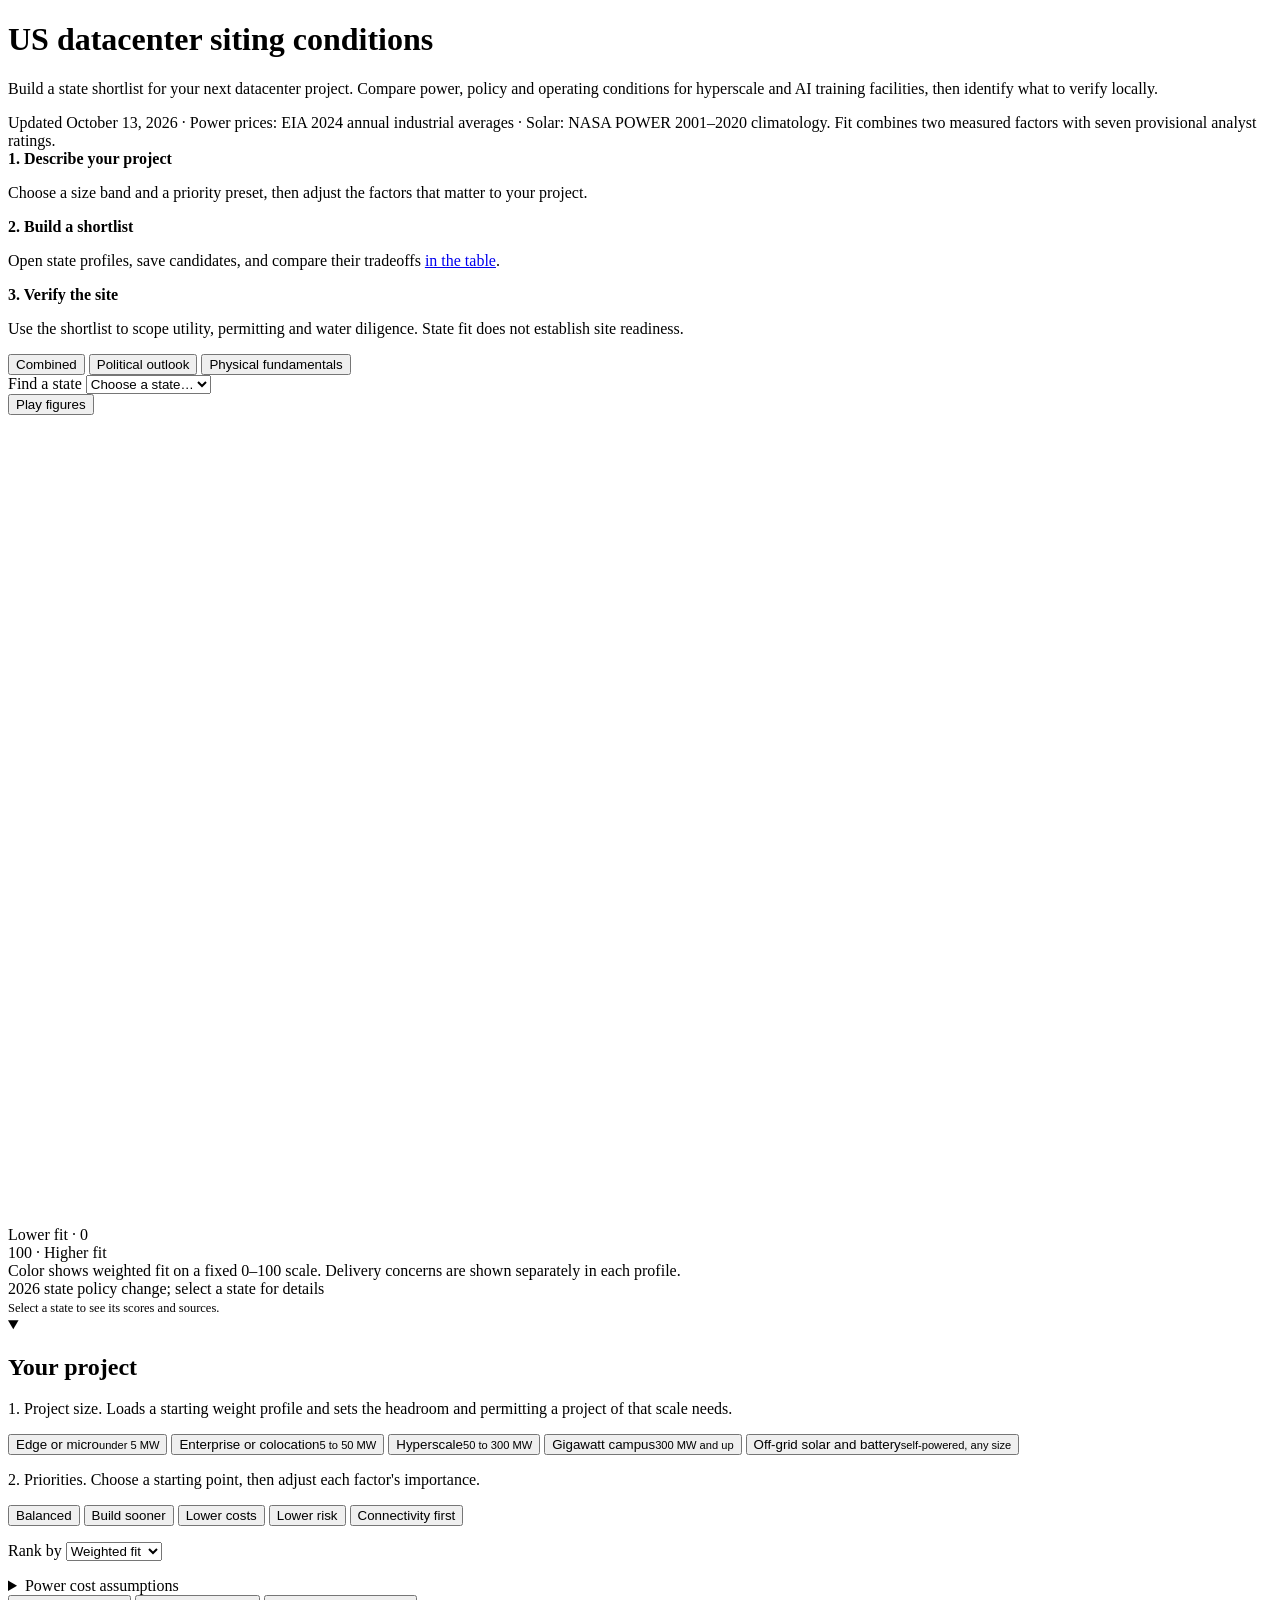
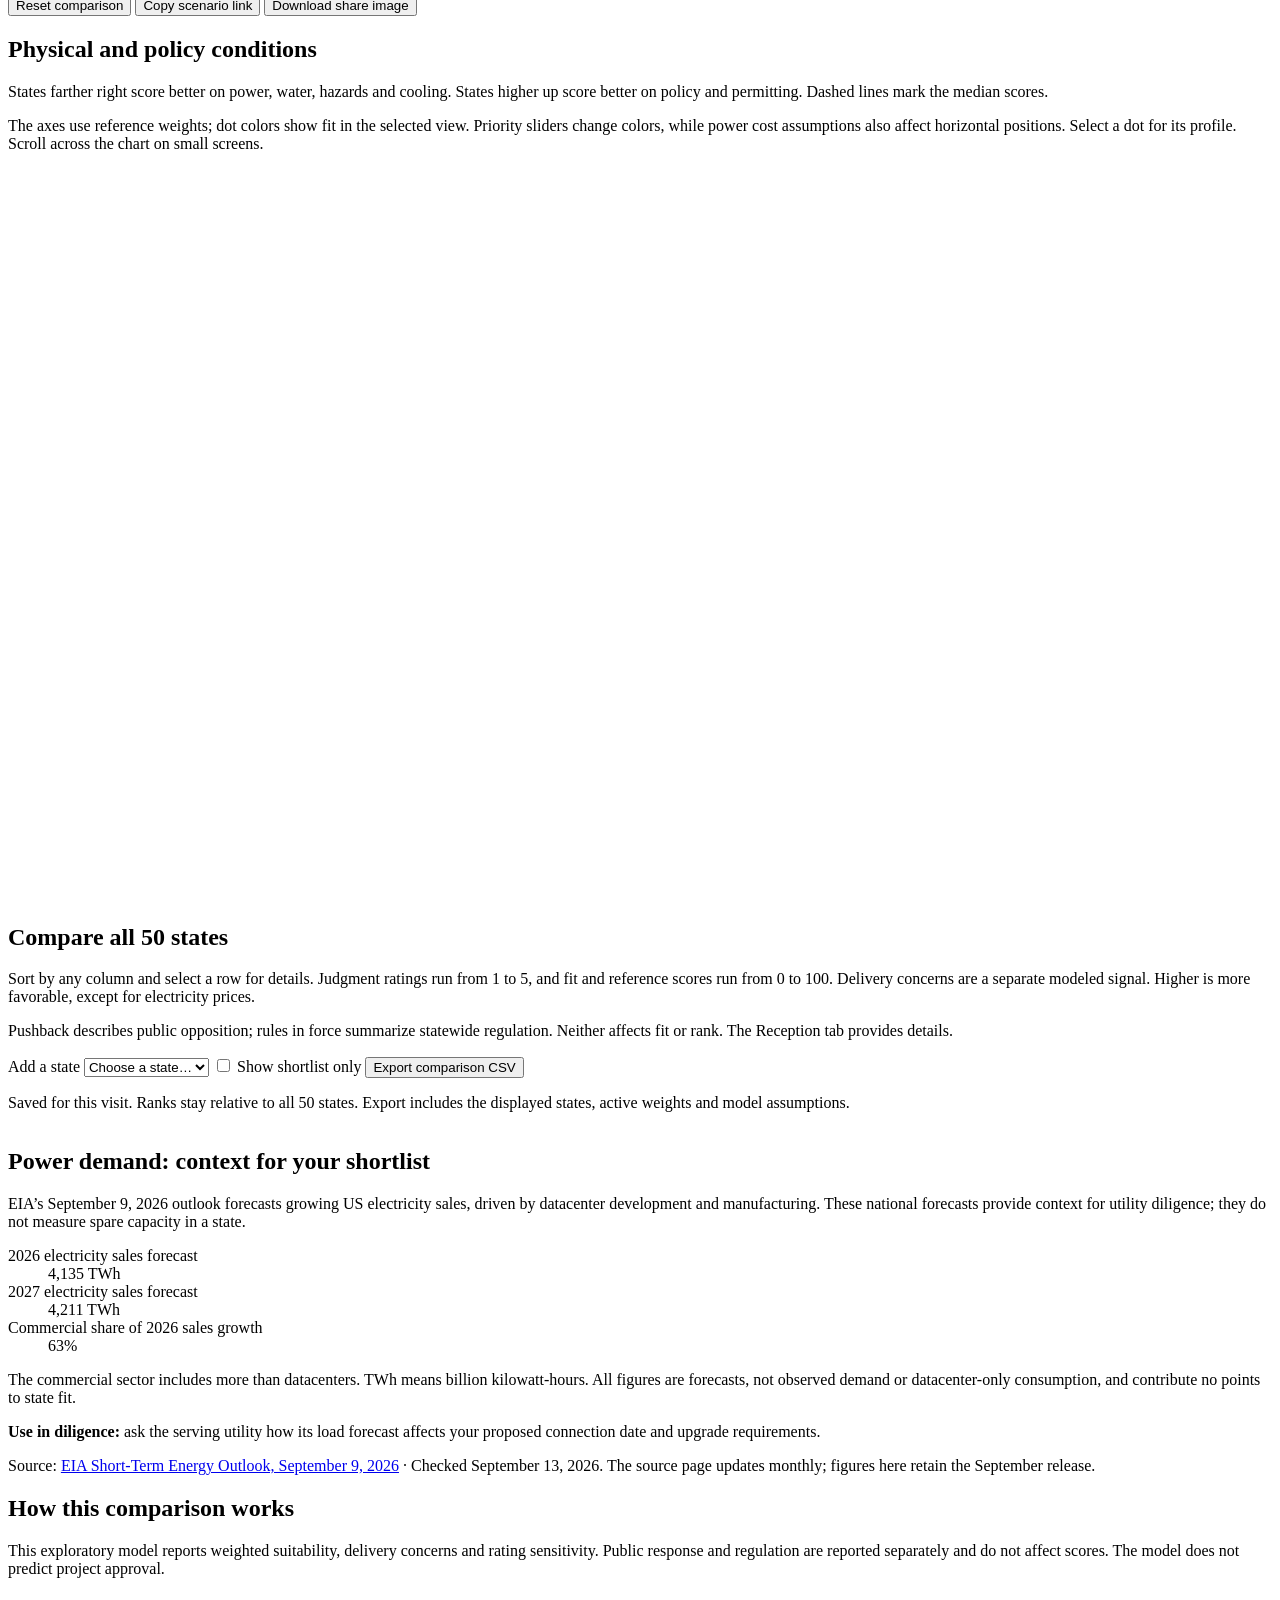
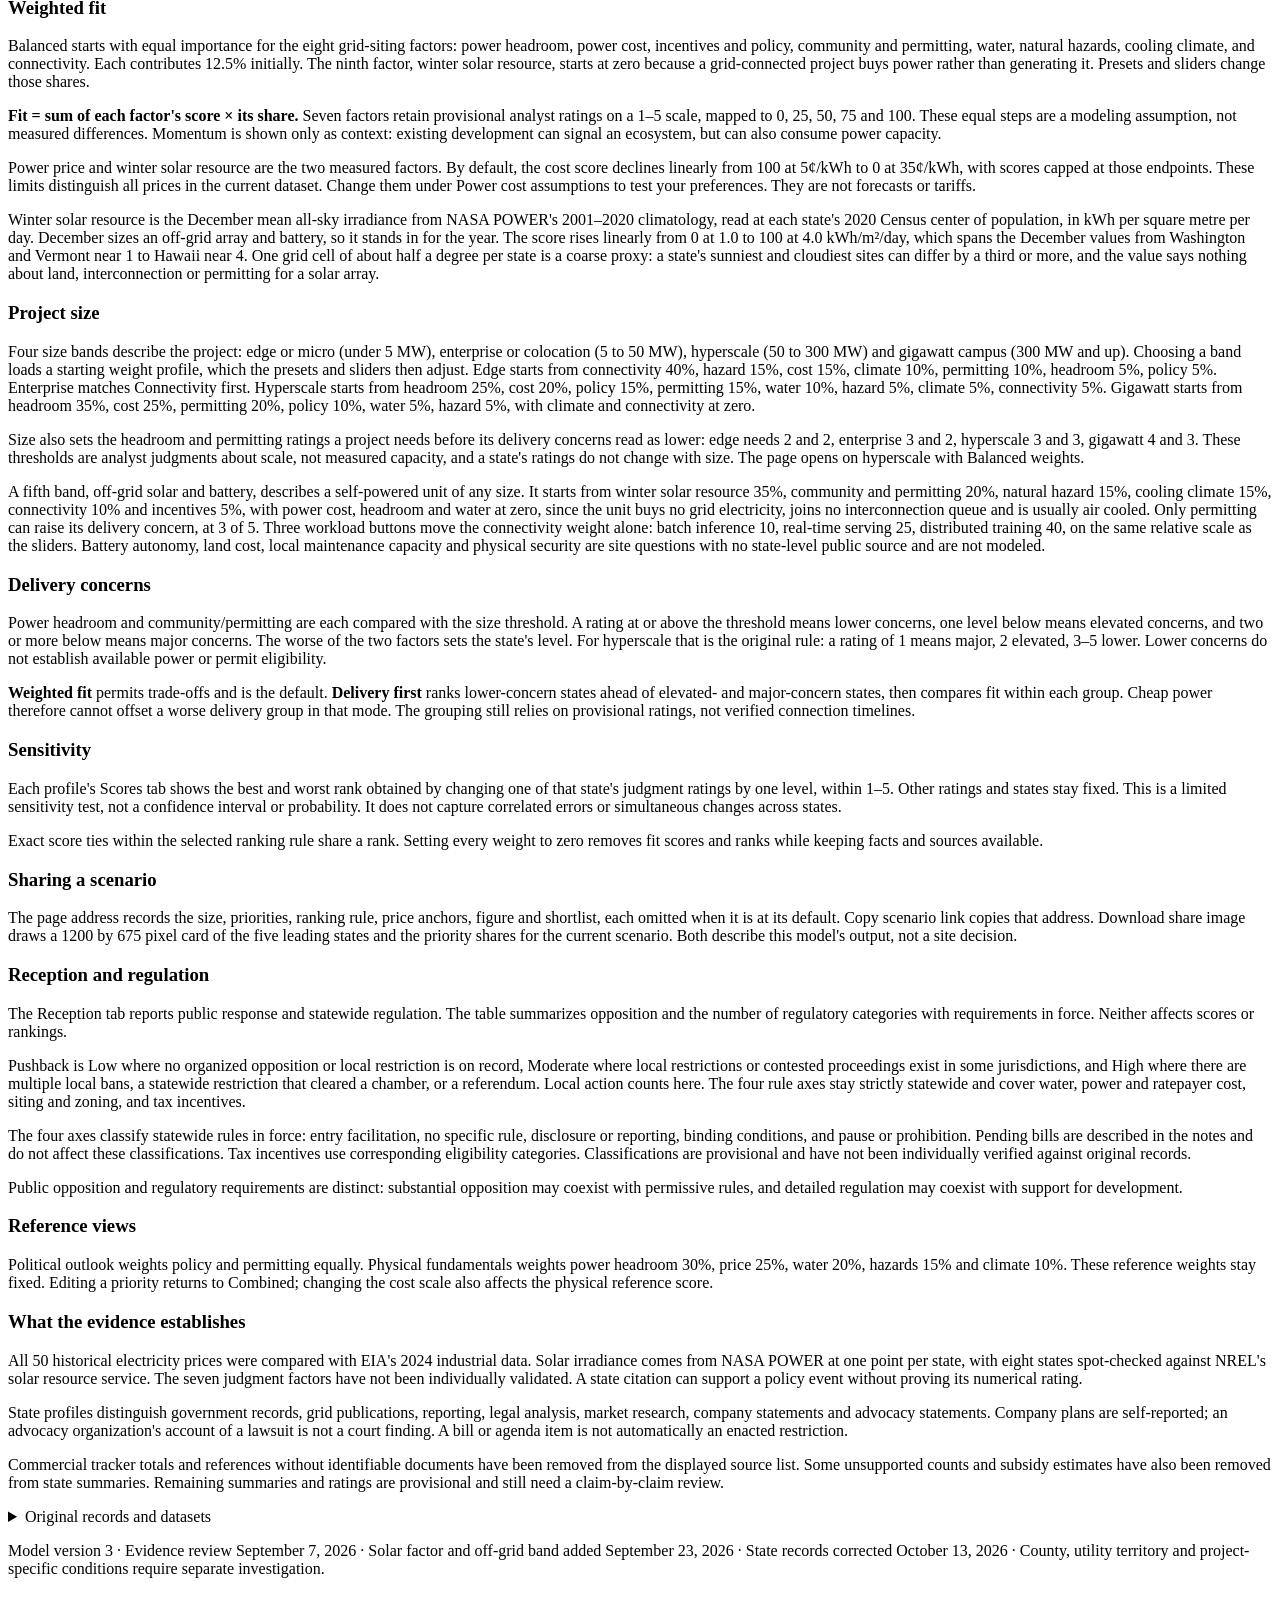
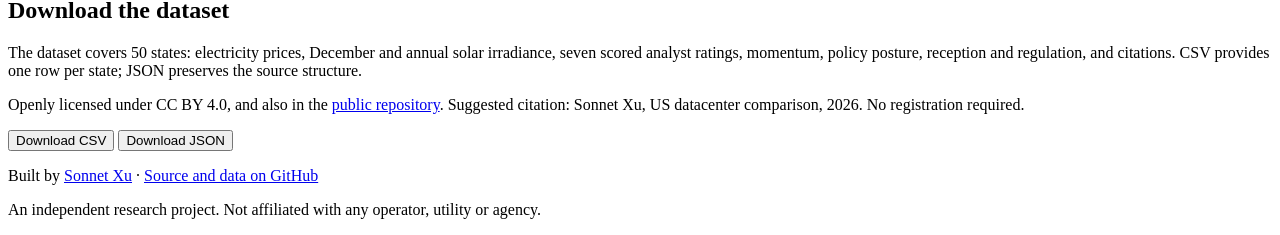
==== commit fabe1948: "Split the template into CSS, model, interface, figures and start-up sources src/template.html keeps " ====
--- a/src/template.html
+++ b/src/template.html
@@ -3,7 +3,7 @@
 <head>
 <meta charset="utf-8">
 <meta name="viewport" content="width=device-width, initial-scale=1">
-<title>US datacenter siting suitability, September 2026</title>
+<title>US datacenter siting suitability, October 2026</title>
 <meta name="description" content="Compare hyperscale and AI datacenter siting conditions across 50 US states using one measured factor and seven provisional analyst ratings.">
 <link rel="canonical" href="https://sonnetx.github.io/datacenter-map/">
 <meta property="og:type" content="website">
@@ -14,314 +14,16 @@
 <meta property="og:image" content="https://sonnetx.github.io/datacenter-map/assets/social-card.png">
 <meta property="og:image:width" content="3200">
 <meta property="og:image:height" content="1800">
-<meta property="og:image:alt" content="Choropleth map of the 50 US states shaded by datacenter siting fit, with eight states hatched to mark a 2026 policy change.">
+<meta property="og:image:alt" content="Choropleth map of the 50 US states shaded by datacenter siting fit, with twelve states hatched to mark a 2026 policy change.">
 <meta name="twitter:card" content="summary_large_image">
 <meta name="twitter:title" content="US datacenter siting conditions, 2026">
 <meta name="twitter:description" content="Compare 50 states using adjustable weights for power, policy, water and permitting. Ratings are provisional.">
 <meta name="twitter:image" content="https://sonnetx.github.io/datacenter-map/assets/social-card.png">
-<meta name="twitter:image:alt" content="Choropleth map of the 50 US states shaded by datacenter siting fit, with eight states hatched to mark a 2026 policy change.">
+<meta name="twitter:image:alt" content="Choropleth map of the 50 US states shaded by datacenter siting fit, with twelve states hatched to mark a 2026 policy change.">
 <link rel="preconnect" href="https://fonts.googleapis.com">
 <link href="https://fonts.googleapis.com/css2?family=IBM+Plex+Sans:wght@300;400;500;600&display=swap" rel="stylesheet">
 <style>
-  :root{
-    --bg:#F2F4F6; --panel:#FFFFFF; --ink:#18212B; --muted:#5C6773; --rule:#D3DAE1; --rule-soft:#E6EAEE;
-    --warn:#B5432A; --focus:#2456A6;
-    --c0:#00204C; --c1:#31446B; --c2:#666970; --c3:#958F78; --c4:#C4B56C; --c5:#FFEA46;
-    /* shared spacing and text measure */
-    --s1:4px; --s2:8px; --s3:12px; --s4:16px; --s5:20px; --s6:24px; --s8:32px; --s10:40px;
-    --pad-y:20px; --pad-x:20px;   /* shared card inset */
-    --measure:660px;              /* reading width for detailed explanations */
-  }
-  *{box-sizing:border-box}
-  html,body{margin:0;background:var(--bg);color:var(--ink);font-family:"IBM Plex Sans",system-ui,-apple-system,"Segoe UI",Roboto,sans-serif;font-size:15px;line-height:1.5}
-  a{color:var(--focus)}
-  button{font:inherit}
-  summary{cursor:pointer}
-  summary:focus-visible{outline:2px solid var(--focus);outline-offset:4px}
-  .wrap{max-width:1240px;margin:0 auto;padding:var(--s8) var(--s6) 56px}
-  header h1{font-weight:300;font-size:clamp(28px,3.6vw,40px);line-height:1.14;letter-spacing:-0.01em;margin:0 0 var(--s4)}
-  header p.lede{margin:0;color:var(--muted)}
-  header .asof{margin-top:var(--s3);font-size:13px;line-height:1.55;color:var(--muted)}
-  .grid{display:grid;grid-template-columns:minmax(0,1fr) 300px;gap:var(--s6);margin-top:var(--s6);align-items:start}
-  .grid>.col{min-width:0}
-  .grid>aside{position:sticky;top:var(--s4);max-height:calc(100dvh - 32px);overflow-y:auto}
-  @media (max-width:900px){.grid{grid-template-columns:1fr;gap:var(--s3)}.grid>aside{order:-1;position:static;max-height:none}}
-  .mapcard{background:var(--panel);border:1px solid var(--rule);border-radius:6px;padding:var(--pad-y) var(--pad-x);position:relative}
-  svg.map{width:100%;height:auto;max-height:64vh;display:block}
-  .map-tools{display:flex;align-items:center;justify-content:space-between;gap:var(--s3);flex-wrap:wrap;margin-bottom:var(--s3)}
-  .map-tools .lens{margin:0}
-  .state-picker{display:flex;align-items:center;gap:var(--s2);font-size:13px;color:var(--muted)}
-  select{font:inherit;color:var(--ink);background:var(--panel);border:1px solid var(--rule);border-radius:4px;padding:8px;max-width:100%}
-  .candidates{display:flex;align-items:center;flex-wrap:wrap;gap:var(--s2);padding:var(--s3) 0;border-top:1px solid var(--rule-soft);font-size:12px;color:var(--muted)}
-  .candidate{font:inherit;border:1px solid var(--rule);background:var(--panel);border-radius:20px;padding:5px 9px;color:var(--ink);cursor:pointer}
-  .candidate[aria-pressed="true"]{border-color:var(--focus);background:#EEF2F6}
-  .candidate span{color:var(--muted);margin-left:5px;font-variant-numeric:tabular-nums}
-  button:focus-visible,select:focus-visible{outline:2px solid var(--focus);outline-offset:3px}
-  .state{stroke:#F2F4F6;stroke-width:0.9;cursor:pointer;transition:opacity .12s}
-  .state:hover,.state.selected{stroke:var(--ink);stroke-width:1.6}
-  .state:focus{outline:none;stroke:var(--focus);stroke-width:2}
-  .dim .state:not(.selected):not(:hover){opacity:.55}
-  .hatch{pointer-events:none}
-  .lens{display:flex;gap:var(--s2);flex-wrap:wrap;margin:0 0 var(--s3)}
-  .lens button{border:1px solid var(--rule);background:#fff;border-radius:4px;padding:5px 10px;font-size:13px;cursor:pointer;color:var(--ink)}
-  .lens button[aria-pressed="true"]{background:var(--ink);color:#fff;border-color:var(--ink)}
-  .lens button:focus-visible{outline:2px solid var(--focus);outline-offset:2px}
-  .scatter{background:var(--panel);border:1px solid var(--rule);border-radius:6px;padding:var(--pad-y) var(--pad-x);margin-top:var(--s6)}
-  .scatter h2{font-weight:600;font-size:15px;margin:0 0 var(--s1)}
-  .scatter p{margin:0 0 var(--s3);font-size:13.5px;color:var(--muted);max-width:var(--measure)}
-  .scatter svg{width:100%;height:auto;display:block}
-  .scatter .dot{cursor:pointer}
-  .scatter .dot:hover circle,.scatter .dot.selected circle{stroke:var(--ink);stroke-width:2}
-  .legend{display:grid;gap:var(--s2);margin:var(--s3) 0 0;font-size:13px;color:var(--muted)}
-  .legend .lgnote{font-size:12px;max-width:var(--measure)}
-  .ramp{width:180px;min-width:60px;height:10px;border-radius:2px;background:linear-gradient(90deg,var(--c0),var(--c1),var(--c2),var(--c3),var(--c4),var(--c5))}
-  .legend .key{display:flex;align-items:center;gap:8px}
-  .swatch{width:18px;height:12px;flex:none;border:1px solid var(--rule);background:#C4B56C repeating-linear-gradient(45deg,#B5432A 0 1.5px,transparent 1.5px 6px)}
-  .tip{position:absolute;pointer-events:none;background:var(--ink);color:#fff;padding:8px 10px;border-radius:4px;font-size:13px;line-height:1.35;max-width:240px;display:none;z-index:5}
-  .tip b{font-weight:600}
-  .tip .sc{font-size:20px;font-weight:300;display:block;margin:2px 0 2px}
-  .tip .small{opacity:.8}
-  aside .card{background:var(--panel);border:1px solid var(--rule);border-radius:6px;padding:var(--pad-y) var(--pad-x)}
-  aside h2{font-size:15px;font-weight:600;margin:0;display:inline}
-  /* on desktop the panel is always open and the summary is just a heading */
-  #wpanel>summary{list-style:none;cursor:default}
-  #wpanel>summary::-webkit-details-marker{display:none}
-  @media (max-width:900px){
-    #wpanel>summary{cursor:pointer;display:flex;justify-content:space-between;align-items:center;gap:var(--s2)}
-    #wpanel>summary::after{content:"Show";font-size:13px;color:var(--focus)}
-    #wpanel[open]>summary::after{content:"Hide"}
-    #wpanel>summary:focus-visible{outline:2px solid var(--focus);outline-offset:2px}
-  }
-  aside p.hint{margin:var(--s2) 0 var(--s3);font-size:13px;color:var(--muted)}
-  .view-note{margin:0 0 var(--s4);padding:var(--s2) var(--s3);background:var(--bg);border-radius:4px;font-size:12.5px;color:var(--muted)}
-  .presets{display:flex;gap:6px;flex-wrap:wrap;margin-bottom:var(--s4)}
-  .presets button{border:1px solid var(--rule);background:#fff;border-radius:4px;padding:5px 9px;font-size:13px;cursor:pointer;color:var(--ink)}
-  .presets button[aria-pressed="true"]{background:var(--ink);color:#fff;border-color:var(--ink)}
-  .presets button:focus-visible{outline:2px solid var(--focus);outline-offset:2px}
-  /* Project size: one of four bands. Each button carries its MW range so the
-     band reads as a scale, not a brand of customer. */
-  .sizes{display:grid;grid-template-columns:1fr 1fr;gap:6px;margin-bottom:var(--s2)}
-  .sizes button{border:1px solid var(--rule);background:#fff;border-radius:4px;padding:6px 9px;font-size:13px;line-height:1.3;cursor:pointer;color:var(--ink);text-align:left;display:grid;gap:1px;min-width:0}
-  .sizes button small{font-size:11px;color:var(--muted)}
-  .sizes button[aria-pressed="true"]{background:var(--ink);color:#fff;border-color:var(--ink)}
-  .sizes button[aria-pressed="true"] small{color:#D3DAE1}
-  .sizes button:focus-visible{outline:2px solid var(--focus);outline-offset:2px}
-  .sizes button[data-z="solar"]{grid-column:1/-1}
-  .workload{margin:0 0 var(--s3)}
-  .workload[hidden]{display:none}
-  .workload button{font-size:12px;padding:4px 8px}
-  .model-actions{display:flex;flex-wrap:wrap;gap:0 var(--s4);align-items:center}
-  .model-actions .reset-btn:disabled{color:var(--muted);cursor:default}
-  /* Top and bottom five: a compact tier list under the figure legend. */
-  .tiers{display:grid;grid-template-columns:1fr 1fr;gap:var(--s2) var(--s4);border-top:1px solid var(--rule-soft);margin-top:var(--s3);padding-top:var(--s3);font-size:12.5px;min-width:0}
-  .tiers .tiers-head,.tiers .fine{grid-column:1/-1;margin:0;font-size:12px;color:var(--muted)}
-  .tiers .tiers-head{font-weight:600;color:var(--ink)}
-  .tiers h3{margin:0 0 var(--s1);font-size:12.5px;color:var(--muted);font-weight:600}
-  .tiers ol{margin:0;padding-left:1.8em}
-  .tiers li{color:var(--muted);font-variant-numeric:tabular-nums}
-  .tiers .tier-item{font:inherit;background:none;border:0;padding:2px 0;color:var(--ink);cursor:pointer;display:flex;gap:6px;width:100%;text-align:left;overflow-wrap:anywhere}
-  .tiers .tier-item:hover{color:var(--focus)}
-  .tiers .tier-item span{margin-left:auto;color:var(--muted);font-variant-numeric:tabular-nums}
-  @media (max-width:420px){.tiers{grid-template-columns:1fr}}
-  .w{display:grid;grid-template-columns:minmax(0,1fr) 42px;gap:4px var(--s2);align-items:center;margin:var(--s3) 0}
-  .w label{font-size:13.5px;display:block}
-  .w .sub{position:absolute;width:1px;height:1px;overflow:hidden;clip-path:inset(50%)}
-  .w input[type=range]{grid-column:1/2;width:100%;accent-color:var(--ink);margin:2px 0 0}
-  .w .val{grid-column:2/3;grid-row:1/3;text-align:right;font-variant-numeric:tabular-nums;font-weight:500}
-  .total{font-size:12px;color:var(--muted);margin-top:var(--s3)}
-  .detail{background:var(--panel);border:1px solid var(--rule);border-radius:6px;padding:var(--pad-y) var(--pad-x);margin-top:var(--s6)}
-  .drawer{position:fixed;inset:0 0 0 auto;margin:0;border:0;border-left:1px solid var(--rule);width:min(540px,100%);max-width:100%;height:100dvh;max-height:100dvh;padding:0;background:var(--panel);color:var(--ink);box-shadow:-12px 0 40px #18212b20}
-  .drawer::backdrop{background:#18212b38}
-  body:has(.drawer[open]){overflow:hidden}
-  .drawer-head{position:sticky;top:0;background:var(--panel);z-index:2;border-bottom:1px solid var(--rule);padding:var(--s4) var(--s5)}
-  .drawer-toolbar{display:flex;align-items:center;justify-content:space-between;gap:var(--s3)}
-  .drawer-toolbar p{margin:0;font-weight:600;font-size:14px}
-  .close-btn{font:inherit;background:var(--bg);border:1px solid var(--rule);border-radius:4px;padding:7px 12px;cursor:pointer;color:var(--ink)}
-  .profile-picker{display:flex;align-items:center;gap:var(--s3);margin-top:var(--s3);font-size:13px;color:var(--muted)}
-  .profile-picker select{flex:1;min-width:0}
-  /* Four single-word tabs cannot shrink below their longest word, so they are
-     tightened on narrow screens and the strip scrolls if a font still overruns
-     it. Without that the whole dialog scrolls sideways at 320px. */
-  .profile-tabs{display:flex;gap:var(--s2);margin-top:var(--s4);overflow-x:auto;scrollbar-width:none}
-  .profile-tabs::-webkit-scrollbar{display:none}
-  .profile-tabs button{flex:1 1 auto;white-space:nowrap;border:0;border-bottom:2px solid transparent;background:transparent;color:var(--muted);font:inherit;font-size:13px;padding:8px;cursor:pointer}
-  @media (max-width:420px){
-    .profile-tabs{gap:var(--s1)}
-    .profile-tabs button{font-size:12px;padding:8px 2px}
-  }
-  .profile-tabs button[aria-selected="true"]{border-bottom-color:var(--focus);color:var(--focus);font-weight:600}
-  .drawer .detail{margin:0;border:0;border-radius:0;padding:var(--s5)}
-  .drawer h3{font-size:14px;margin:var(--s5) 0 var(--s2)}
-  .drawer .bars{grid-template-columns:1fr}
-  .evidence-note{font-size:12.5px;color:var(--muted);background:var(--bg);padding:var(--s3);border-radius:4px;margin:var(--s4) 0}
-  .fact{padding:var(--s4) 0;border-top:1px solid var(--rule-soft);border-bottom:1px solid var(--rule-soft);margin:var(--s4) 0}
-  .fact p{margin:0;font-size:13px}.fact strong{display:block;font-size:23px;font-weight:500;margin:var(--s1) 0}.fact a{font-size:12px}
-  .source-list{list-style:none;padding:0;margin:0}
-  .source-list li{padding:var(--s3) 0;border-bottom:1px solid var(--rule-soft);font-size:13px;overflow-wrap:anywhere}
-  .source-type{display:block;font-size:11px;font-weight:600;color:var(--muted);margin-bottom:var(--s1);text-transform:uppercase;letter-spacing:.035em}
-  .source-list p{margin:var(--s1) 0 0;color:var(--muted);font-size:12px}
-  .source-list .checked{font-size:11px}
-  .factor-kind{display:block;color:var(--muted);font-size:11px;font-weight:400;margin-top:3px}
-  .drawer [hidden]{display:none}
-  .source-principles{background:var(--panel);padding:var(--s4);border:1px solid var(--rule);border-radius:4px}
-  .ranking-control{display:flex;align-items:center;justify-content:space-between;gap:var(--s2);font-size:13px}
-  .ranking-control select{min-width:0}
-  .reset-btn{font:inherit;font-size:12px;color:var(--focus);border:0;background:transparent;padding:8px 0;cursor:pointer}
-  .model-hint{font-size:12px;color:var(--muted);margin:var(--s2) 0 var(--s4)}
-  .scale-options{border-top:1px solid var(--rule);padding-top:var(--s3);font-size:12px;color:var(--muted)}
-  .scale-options label{display:flex;justify-content:space-between;align-items:center;gap:var(--s2);margin:var(--s2) 0}
-  .scale-options input{width:65px;font:inherit;border:1px solid var(--rule);padding:5px;border-radius:3px}
-  #price-error{color:var(--warn)}
-  .delivery-status{padding:var(--s3);border-left:3px solid var(--muted);background:var(--bg);margin:var(--s4) 0;font-size:13px}
-  .delivery-status[data-tier="1"],.delivery-status[data-tier="2"]{border-left-color:var(--warn)}
-  .delivery-status p{font-size:12px;color:var(--muted);margin:var(--s1) 0 0}
-  .sensitivity{font-size:12.5px;color:var(--muted);margin:var(--s3) 0}
-  .detail .top{display:flex;justify-content:space-between;gap:var(--s4);align-items:flex-start;flex-wrap:wrap}
-  .detail .top>div:first-child{min-width:0;flex:1}
-  .detail .score{flex:none}
-  .detail h2{font-weight:300;font-size:28px;margin:0;line-height:1.2}
-  .detail .rank{color:var(--muted);font-size:14px;max-width:var(--measure);margin-top:var(--s1)}
-  .detail .score{font-size:40px;font-weight:300;line-height:1;font-variant-numeric:tabular-nums}
-  .detail .score small{font-size:14px;color:var(--muted);font-weight:400;margin-left:4px}
-  .chip{display:inline-block;border:1px solid var(--warn);color:var(--warn);border-radius:3px;padding:2px 7px;font-size:12.5px;margin-top:var(--s2)}
-  .detail .meta{display:flex;flex-wrap:wrap;gap:var(--s1) var(--s4);margin:var(--s3) 0 0;font-size:13px;color:var(--muted)}
-  .breakdown-hint{font-size:12.5px;color:var(--muted);margin:var(--s4) 0 var(--s2)}
-  /* Reception and regulation. Deliberately unlike the score bars: nothing here
-     is weighted or ranked, so it should not read as another set of points. */
-  .reception{display:flex;align-items:baseline;gap:var(--s3);flex-wrap:wrap;padding:var(--s3);background:var(--bg);border-left:3px solid var(--muted);margin:var(--s3) 0 var(--s4)}
-  .reception[data-level="High"]{border-left-color:var(--warn)}
-  .reception b{font-size:15px;font-weight:500}
-  .reception span{font-size:12.5px;color:var(--muted)}
-  .axes{list-style:none;margin:0;padding:0;display:grid;gap:var(--s1)}
-  .axes li{display:grid;grid-template-columns:minmax(0,7.5rem) auto minmax(0,1fr);align-items:center;gap:var(--s3);font-size:13px;padding:var(--s2) 0;border-bottom:1px solid var(--rule-soft)}
-  .axes li:last-child{border-bottom:0}
-  .axes .axis-name{color:var(--muted)}
-  .axes .axis-state{overflow-wrap:anywhere}
-  /* Four ticks, filled up to the friction level, so the axes stay comparable
-     at a glance without implying a measured quantity. */
-  .ticks{display:flex;gap:3px}
-  .ticks i{width:12px;height:6px;border-radius:1px;background:var(--rule-soft)}
-  .ticks i.on{background:var(--muted)}
-  .ticks i.on.hot{background:var(--warn)}
-  .ticks i.eased{background:var(--focus)}
-  @media (max-width:420px){.axes li{grid-template-columns:1fr auto;gap:var(--s1) var(--s3)}.axes .axis-state{grid-column:1/-1}}
-  .bars{display:grid;grid-template-columns:repeat(auto-fit,minmax(min(100%,280px),1fr));gap:var(--s4) var(--s8);margin:0 0 var(--s5)}
-  .bar{display:grid;grid-template-columns:minmax(0,1fr) auto;align-items:center;gap:var(--s2) var(--s3);font-size:13px;min-width:0}
-  .bar .label{line-height:1.35}
-  .bar .c{text-align:right;font-size:12px;color:var(--muted);font-variant-numeric:tabular-nums;white-space:nowrap}
-  .bar.off{opacity:.5}
-  .bar .track{grid-column:1;height:8px;background:var(--rule-soft);border-radius:2px;overflow:hidden}
-  .bar .fill{height:100%;background:var(--ink)}
-  .bar .n{text-align:right;font-size:12px;font-variant-numeric:tabular-nums;color:var(--muted)}
-  .detail p.note{margin:var(--s3) 0 0;max-width:var(--measure)}
-  .detail .srcs{margin:var(--s4) 0 0;padding-top:var(--s3);border-top:1px solid var(--rule-soft);max-width:var(--measure);font-size:12.5px;color:var(--muted);line-height:1.6}
-  .srcs summary{color:var(--focus);font-weight:500}
-  .srcs ul{padding-left:var(--s5);margin:var(--s2) 0 0}
-  .srcs li{margin:var(--s1) 0;overflow-wrap:anywhere}
-  .demand-stats{display:grid;grid-template-columns:repeat(3,minmax(0,1fr));gap:16px;margin:20px 0}
-  .demand-stats dt{font-size:13px;color:var(--muted)}.demand-stats dd{font-size:28px;margin:4px 0 0;font-variant-numeric:tabular-nums}
-  @media(max-width:600px){.demand-stats{grid-template-columns:1fr}}
-  .workflow{display:grid;grid-template-columns:repeat(3,minmax(0,1fr));gap:20px;margin-top:24px;padding:20px;background:var(--panel);border:1px solid var(--rule);border-radius:6px}
-  .workflow b{font-size:14px}.workflow p{font-size:13px;color:var(--muted);margin:6px 0 0}
-  .shortlist-tools{display:flex;flex-wrap:wrap;align-items:center;gap:12px;padding:16px;background:var(--panel);border:1px solid var(--rule);border-radius:6px}
-  .shortlist-tools label{font-size:13px}.shortlist-tools p{width:100%;margin:0;font-size:12px;color:var(--muted)}
-  #shortlist-chips{display:flex;flex-wrap:wrap;gap:8px;width:100%}#shortlist-chips:empty{display:none}
-  .shortlist-tools+.tablecard{margin-top:12px}
-  @media(max-width:600px){.workflow{grid-template-columns:1fr;gap:12px}}
-  .table-intro{margin:var(--s6) 0 var(--s3)}
-  .table-intro h2{font-size:17px;margin:0 0 var(--s1)}
-  .table-intro p{font-size:13px;color:var(--muted);margin:0;max-width:var(--measure)}
-  .table-intro+.tablecard{margin-top:0}
-  .tablecard{background:var(--panel);border:1px solid var(--rule);border-radius:6px;padding:var(--s2) 0 0;margin-top:var(--s6);overflow-x:auto}
-  table{width:100%;border-collapse:collapse;font-size:13.5px;font-variant-numeric:tabular-nums}
-  th,td{padding:7px 10px;text-align:right;border-bottom:1px solid var(--rule-soft);white-space:nowrap}
-  td:first-child{padding-left:var(--pad-x)}
-  td:last-child{padding-right:var(--pad-x)}
-  th{font-weight:500;color:var(--muted);user-select:none;position:sticky;top:0;background:var(--panel);padding:0}
-  th .sortbtn{width:100%;border:0;background:none;color:inherit;font:inherit;font-weight:500;cursor:pointer;padding:7px 10px;text-align:inherit}
-  th:first-child .sortbtn{padding-left:var(--pad-x)}
-  th:last-child .sortbtn{padding-right:var(--pad-x)}
-  th .sortbtn:hover{color:var(--ink)}
-  th .sortbtn:focus-visible{outline:2px solid var(--focus);outline-offset:-2px}
-  th.sorted{color:var(--ink)}
-  th.sorted .sortbtn::after{content:" ▾";font-size:11px}
-  th.sorted.asc .sortbtn::after{content:" ▴"}
-  tbody tr:focus-visible{outline:2px solid var(--focus);outline-offset:-2px}
-  td:nth-child(2),th:nth-child(2){text-align:left}
-  td:first-child,th:first-child{text-align:right;color:var(--muted);width:36px}
-  tbody tr{cursor:pointer}
-  tbody tr:hover{background:#F6F8FA}
-  tbody tr.selected{background:#EEF2F6}
-  td.tot{font-weight:600}
-  td .flag{display:inline-block;width:8px;height:8px;border-radius:1px;background:var(--warn);margin-left:6px;vertical-align:middle}
-  /* A shared reading column for methodology, downloads and attribution. */
-  .meth,.datapack,.site-foot{max-width:760px;margin-left:auto;margin-right:auto}
-  .meth,.datapack{margin-top:var(--s10);padding-top:var(--s6);border-top:1px solid var(--rule);font-size:14px;line-height:1.65}
-  .meth h2,.datapack h2{font-weight:600;font-size:20px;line-height:1.3;margin:0 0 var(--s4)}
-  .meth h3{font-weight:600;font-size:15px;line-height:1.4;margin:var(--s8) 0 var(--s2)}
-  .meth p,.datapack p{margin:0 0 var(--s3);color:#2B3540}
-  .meth b{font-weight:500}
-  .meth .source-principles{background:none;padding:0;border:0;border-radius:0}
-  .meth .sources{margin:var(--s6) 0;padding:var(--s4) 0;border-top:1px solid var(--rule);border-bottom:1px solid var(--rule)}
-  .meth .sources>summary{font-size:14px;font-weight:500;color:var(--focus)}
-  .meth .src{padding-left:var(--s5);margin:var(--s4) 0 0}
-  .meth .src li{padding-left:var(--s1);margin:0 0 var(--s3);font-size:13px;overflow-wrap:anywhere}
-  .meth .src li:last-child{margin-bottom:0}
-  .meth .method-note,.datapack .fine{font-size:12.5px;color:var(--muted)}
-  .dp-links{display:flex;gap:var(--s3);flex-wrap:wrap;margin:var(--s4) 0 0}
-  .dp-links button{font:inherit;background:var(--panel);color:var(--focus);border:1px solid var(--rule);border-radius:4px;padding:8px 14px;cursor:pointer}
-  .site-foot{margin-top:var(--s10);margin-bottom:var(--s6);padding-top:var(--s4);border-top:1px solid var(--rule);font-size:12.5px;line-height:1.6;color:var(--muted)}
-  .site-foot p{margin:0 0 var(--s2)}
-  /* --- revolving figures ---------------------------------------------
-     One frame, twelve encodings of the same fifty states. Each pane owns its
-     own horizontal overflow so a wide figure scrolls inside the card instead
-     of widening the page, and the tall grids scroll inside a capped frame so
-     the page does not grow twelve figures long. */
-  .viewbar{display:flex;align-items:flex-start;justify-content:space-between;gap:var(--s3);flex-wrap:wrap;margin:0 0 var(--s3)}
-  .viewbar .lens{margin:0;flex:1 1 420px;gap:5px}
-  .viewbar .lens button{padding:4px 9px;font-size:12.5px}
-  .rotate-btn{flex:none;font:inherit;font-size:12.5px;color:var(--muted);background:var(--bg);border:1px solid var(--rule);border-radius:4px;padding:5px 10px;cursor:pointer;display:flex;align-items:center;gap:6px}
-  .rotate-btn:hover{color:var(--ink)}
-  .rotate-btn:focus-visible{outline:2px solid var(--focus);outline-offset:2px}
-  .rotate-btn i{width:8px;height:8px;border-radius:50%;background:var(--rule);flex:none}
-  .rotate-btn[aria-pressed="true"] i{background:var(--focus);animation:pulse 4s ease-in-out infinite}
-  @keyframes pulse{0%,100%{opacity:1}50%{opacity:.25}}
-  .viewport{position:relative;min-height:300px}
-  .viewpane{overflow-x:auto}
-  .viewpane[hidden]{display:none}
-  .viewpane>svg{display:block;width:100%;height:auto}
-  .viewpane.tall{max-height:62vh;overflow-y:auto}
-  .viewpane.wide>svg{min-width:640px}
-  .figtitle{font-size:13px;font-weight:600;margin:0 0 2px}
-  .viewnote{margin:var(--s3) 0 0;font-size:12.5px;line-height:1.6;color:var(--muted);max-width:var(--measure)}
-  .viewnote b{font-weight:600;color:var(--ink)}
-  .viewnote .hides{display:block;margin-top:3px}
-  .viewpane text{font-family:inherit}
-  #legend-hatch[hidden],#legend-ramp[hidden]{display:none}
-  .rosecell{display:flex;flex-direction:column;align-items:center;gap:1px}
-  .rosecell>svg{width:100%;height:auto;cursor:pointer}
-  .rosecell span{font-size:9.5px;color:var(--muted);font-variant-numeric:tabular-nums}
-  .rosewrap{display:grid;gap:8px 6px;grid-template-columns:repeat(10,minmax(0,1fr));padding:2px}
-  .glyphwrap{display:grid;gap:14px 8px;grid-template-columns:repeat(8,minmax(0,1fr));padding:2px}
-  @media (max-width:600px){
-    .rosewrap{grid-template-columns:repeat(6,minmax(0,1fr))}
-    .glyphwrap{grid-template-columns:repeat(4,minmax(0,1fr))}
-  }
-  @media (max-width:600px){
-    .wrap{padding:var(--s6) var(--s4) var(--s8)}
-    :root{--pad-x:16px;--pad-y:16px}
-    .lens button,.presets button{min-height:40px}
-    .legend .key{gap:var(--s2);font-size:12px}
-    .legend>.key:first-child{display:grid;grid-template-columns:1fr 1fr}
-    .legend>.key:first-child .ramp{grid-column:1/-1;grid-row:1;width:100%}
-    .legend>.key:first-child span:last-child{text-align:right}
-    .detail .score{font-size:34px}
-    .detail .score small{display:block;margin:var(--s1) 0 0;text-align:right;font-size:12px}
-    .detail h2{font-size:26px}
-    .scatter{overflow-x:auto}
-    .scatter svg{min-width:560px}
-  }
-  @media (prefers-reduced-motion:reduce){*{transition:none!important}}
+__CSS__
 </style>
 </head>
 <body>
@@ -329,7 +31,7 @@
 <header>
   <h1>US datacenter siting conditions</h1>
   <p class="lede">Build a state shortlist for your next datacenter project. Compare power, policy and operating conditions for hyperscale and AI training facilities, then identify what to verify locally.</p>
-  <div class="asof">Updated September 23, 2026 · Power prices: EIA 2024 annual industrial averages · Solar: NASA POWER 2001–2020 climatology. Fit combines two measured factors with seven provisional analyst ratings.</div>
+  <div class="asof">Updated October 13, 2026 · Power prices: EIA 2024 annual industrial averages · Solar: NASA POWER 2001–2020 climatology. Fit combines two measured factors with seven provisional analyst ratings.</div>
 </header>
 <section class="workflow" aria-label="Start your comparison">
   <div><b>1. Describe your project</b><p>Choose a size band and a priority preset, then adjust the factors that matter to your project.</p></div>
@@ -355,7 +57,7 @@
     </div>
     <div class="viewport" id="viewport">
     <div class="viewpane" data-v="map">
-    <svg class="map" viewBox="0 0 975 610" role="img" aria-label="Choropleth map of US states colored by datacenter siting suitability score">
+    <svg class="map" viewBox="0 0 975 610" role="group" aria-label="Choropleth map of US states colored by datacenter siting suitability score">
       <defs>
         <pattern id="hatch" patternUnits="userSpaceOnUse" width="7" height="7" patternTransform="rotate(45)">
           <line x1="0" y1="0" x2="0" y2="7" stroke="#B5432A" stroke-width="1.6" opacity=".85"/>
@@ -446,7 +148,7 @@
   <h2>Physical and policy conditions</h2>
   <p>States farther right score better on power, water, hazards and cooling. States higher up score better on policy and permitting. Dashed lines mark the median scores.</p>
   <p>The axes use reference weights; dot colors show fit in the selected view. Priority sliders change colors, while power cost assumptions also affect horizontal positions. Select a dot for its profile. Scroll across the chart on small screens.</p>
-  <svg viewBox="0 0 900 520" role="img" aria-label="Scatter plot of states by physical fundamentals and political plausibility" id="scsvg"></svg>
+  <svg viewBox="0 0 900 520" role="group" aria-label="Scatter plot of states by physical fundamentals and political plausibility" id="scsvg"></svg>
 </section>
 
 <div class="table-intro" id="comparison">
@@ -532,7 +234,7 @@
       <li><a href="https://www.fema.gov/sites/default/files/documents/fema_national-risk-index_technical-documentation.pdf">FEMA National Risk Index documentation</a> and <a href="https://www.wri.org/aqueduct">WRI Aqueduct</a>: background for further hazard and water research. This app has not calculated its state ratings directly from these datasets.</li>
     </ul>
   </details>
-  <p class="method-note">Model version 3 · Evidence review September 7, 2026 · Solar factor and off-grid band added September 23, 2026 · County, utility territory and project-specific conditions require separate investigation.</p>
+  <p class="method-note">Model version 3 · Evidence review September 7, 2026 · Solar factor and off-grid band added September 23, 2026 · State records corrected October 13, 2026 · County, utility territory and project-specific conditions require separate investigation.</p>
 </section>
 
 <section class="datapack" id="dataset">
@@ -555,1476 +257,10 @@
 <script>
 const TOPO = __TOPO__;
 const STATES = __STATES__;
-
-const FACTORS = [
-  {k:"pw", name:"Power headroom", sub:"queue length, utility receptivity, 2026 pauses"},
-  {k:"p",  name:"Power cost", sub:"EIA 2024 industrial ¢/kWh"},
-  {k:"po", name:"Incentives and policy", sub:"exemption status, statewide actions"},
-  {k:"op", name:"Community and permitting", sub:"local moratoriums, site rejections"},
-  {k:"w",  name:"Water", sub:"basin stress, drought, scarcity rules"},
-  {k:"h",  name:"Natural hazard", sub:"hurricane, tornado, seismic, wildfire"},
-  {k:"c",  name:"Climate for cooling", sub:"cooling degree days, humidity"},
-  {k:"x",  name:"Connectivity and ecosystem", sub:"fiber, existing market, labor"},
-  {k:"sr", name:"Winter solar resource", sub:"December mean irradiance, NASA POWER 2001-2020"}
-];
-// Versioned, explicit assumptions. No inferred delivery dates or probability scores.
-// Version 3 adds the measured winter solar factor. Every grid-connected preset
-// and band weights it at zero, so version 2 output is unchanged unless a
-// reader raises it or chooses the off-grid band.
-const MODEL_VERSION = "3";
-// The two measured factors. Their anchors are preferences on a measured scale;
-// the other seven factors are 1-to-5 analyst ratings.
-const MEASURED = new Set(["p","sr"]);
-const SOLAR_SCALE = {low:1.0, high:4.0}; // December kWh per square metre per day; 0 and 100 points
-const LENSES = {
-  politics: {pw:0,p:0,po:50,op:50,w:0,h:0,c:0,x:0,sr:0},
-  physical: {pw:30,p:25,po:0,op:0,w:20,h:15,c:10,x:0,sr:0}
-};
-const PRESETS = {
-  balanced: {pw:10,p:10,po:10,op:10,w:10,h:10,c:10,x:10,sr:0},
-  ai:   {pw:30,p:20,po:10,op:15,w:10,h:5,c:5,x:5,sr:0},
-  cost: {pw:15,p:35,po:15,op:5,w:5,h:5,c:15,x:5,sr:0},
-  safe: {pw:15,p:10,po:15,op:15,w:15,h:20,c:5,x:5,sr:0},
-  colo: {pw:15,p:15,po:10,op:10,w:5,h:10,c:5,x:30,sr:0}
-};
-// Project size. Each band loads a starting weight profile and sets the
-// headroom and permitting ratings a project of that scale needs before its
-// delivery concerns read as lower. Hyperscale reproduces the version 2 rule
-// exactly (1 major, 2 elevated, 3 to 5 lower), so it is the default. The
-// off-grid band buys no grid power and joins no queue, so price and headroom
-// carry nothing and only permitting can raise a delivery concern.
-const SIZES = {
-  micro: {label:"Edge or micro", noun:"an edge or micro site", mw:"under 5 MW", floors:{pw:2,op:2}, weights:{pw:5,p:15,po:5,op:10,w:0,h:15,c:10,x:40,sr:0}},
-  colo:  {label:"Enterprise or colocation", noun:"an enterprise or colocation project", mw:"5 to 50 MW", floors:{pw:3,op:2}, weights:{pw:15,p:15,po:10,op:10,w:5,h:10,c:5,x:30,sr:0}},
-  hyper: {label:"Hyperscale", noun:"a hyperscale project", mw:"50 to 300 MW", floors:{pw:3,op:3}, weights:{pw:25,p:20,po:15,op:15,w:10,h:5,c:5,x:5,sr:0}},
-  gw:    {label:"Gigawatt campus", noun:"a gigawatt campus", mw:"300 MW and up", floors:{pw:4,op:3}, weights:{pw:35,p:25,po:10,op:20,w:5,h:5,c:0,x:0,sr:0}},
-  solar: {label:"Off-grid solar and battery", noun:"an off-grid solar and battery unit", mw:"self-powered, any size", floors:{pw:1,op:3}, weights:{pw:0,p:0,po:5,op:20,w:0,h:15,c:15,x:10,sr:35}}
-};
-// Workload variants for the off-grid band: only the connectivity weight moves.
-const WORKLOADS = {
-  batch: {label:"Batch inference", x:10},
-  realtime: {label:"Real-time serving", x:25},
-  training: {label:"Distributed training", x:40}
-};
-let size = "hyper";
-let weights = {...PRESETS.balanced};
-let view = "all", rankMode = "fit";
-let priceScale = {low:5,high:35};
-let selected = null, profilePanel = "overview";
-let sortKey = "rank", sortAsc = true;
-const shortlist = new Set();
-
-const NAME2ABBR = {}; STATES.forEach(s=>NAME2ABBR[s.n]=s.a);
-const BY = {}; STATES.forEach(s=>BY[s.a]=s);
-
-function sub(s,k){
-  if(k==="p"){ return Math.max(0,Math.min(1,(priceScale.high-s.p)/(priceScale.high-priceScale.low)))*100; }
-  if(k==="sr"){ return Math.max(0,Math.min(1,(s.sr-SOLAR_SCALE.low)/(SOLAR_SCALE.high-SOLAR_SCALE.low)))*100; }
-  return (s[k]-1)/4*100;
-}
-function totalWeight(W){ return Object.values(W).reduce((a,b)=>a+b,0); }
-// an unweighted factor contributes nothing even if its value is missing
-function lensScore(s,W){ const tw=totalWeight(W); if(tw<=0) return null; let t=0; FACTORS.forEach(f=>{const w=W[f.k]||0; if(w>0) t+=w*sub(s,f.k);}); return t/tw; }
-// share of the composite that a factor actually contributes, in points
-function contribution(s,k){ const W=activeWeights(), tw=totalWeight(W), w=W[k]||0; if(tw<=0||w<=0) return 0; return w*sub(s,k)/tw; }
-function hasWeights(){ return totalWeight(activeWeights())>0; }
-// A rating at or above the size's floor is lower concern, one level under it
-// is elevated, two or more under is major. The worse of the two factors wins.
-function factorTier(rating,floor){ return rating>=floor ? 0 : rating===floor-1 ? 1 : 2; }
-function deliveryTier(s){ const f=SIZES[size].floors; return Math.max(factorTier(s.pw,f.pw),factorTier(s.op,f.op)); }
-function deliveryLabel(s){ return ["Lower modeled concerns","Elevated modeled concerns","Major modeled concerns"][deliveryTier(s)]; }
-function sizeLabel(){ return SIZES[size].label; }
-function deliveryContext(){ return `for ${SIZES[size].noun} (${SIZES[size].mw})`; }
-function compareFit(a,b){
-  if(rankMode==="delivery" && deliveryTier(a)!==deliveryTier(b)) return deliveryTier(a)-deliveryTier(b);
-  const delta=b.total-a.total;
-  return Math.abs(delta)<1e-9 ? 0 : delta;
-}
-function rankOf(candidate){ return 1+STATES.filter(other=>other.a!==candidate.a && compareFit(other,candidate)<0).length; }
-function compute(){
-  STATES.forEach(s=>{
-    s.total = lensScore(s,activeWeights());
-    s.pol = lensScore(s,LENSES.politics);
-    s.phy = lensScore(s,LENSES.physical);
-    s.tied=false;
-  });
-  if(!hasWeights()){ STATES.forEach(s=>{s.rank=null;s.rankMin=null;s.rankMax=null;}); return; }
-  STATES.forEach(s=>{s.rank=rankOf(s);});
-  STATES.forEach(s=>{
-    s.tied=STATES.some(other=>other.a!==s.a && other.rank===s.rank);
-    // One rating in this state changes at a time; every other state is held fixed.
-    const ranks=[s.rank];
-    FACTORS.filter(f=>!MEASURED.has(f.k) && ((activeWeights()[f.k]||0)>0 || (rankMode==="delivery" && ["pw","op"].includes(f.k)))).forEach(f=>{
-      [-1,1].forEach(delta=>{
-        const value=s[f.k]+delta;
-        if(value<1||value>5) return;
-        const trial={...s,[f.k]:value};
-        trial.total=lensScore(trial,activeWeights());
-        ranks.push(rankOf(trial));
-      });
-    });
-    s.rankMin=Math.min(...ranks);s.rankMax=Math.max(...ranks);
-  });
-}
-
-// cividis-like ramp
-const STOPS=[[0,32,76],[49,68,107],[102,105,112],[149,143,120],[196,181,108],[255,234,70]];
-function color(v){ // v 0..100
-  const lo=0, hi=100; // fixed full scale for every scenario
-  let t=Math.max(0,Math.min(1,(v-lo)/(hi-lo)));
-  const seg=t*(STOPS.length-1), i=Math.min(STOPS.length-2,Math.floor(seg)), f=seg-i;
-  const a=STOPS[i], b=STOPS[i+1];
-  const c=a.map((x,j)=>Math.round(x+(b[j]-x)*f));
-  return `rgb(${c[0]},${c[1]},${c[2]})`;
-}
-
-// --- map ---
-function pathOf(geom){
-  const f = topojson.feature(TOPO, geom).geometry;
-  const rings = f.type==="Polygon" ? [f.coordinates] : f.coordinates;
-  let d="";
-  rings.forEach(poly=>poly.forEach(ring=>{
-    ring.forEach((pt,i)=>{ d += (i?"L":"M")+pt[0].toFixed(1)+","+pt[1].toFixed(1); });
-    d+="Z";
-  }));
-  return d;
-}
-function centroidOf(geom){
-  const f = topojson.feature(TOPO, geom).geometry;
-  const rings = f.type==="Polygon" ? [f.coordinates] : f.coordinates;
-  // use largest ring bbox center
-  let best=null,bestArea=-1;
-  rings.forEach(poly=>{const r=poly[0];let minx=1e9,miny=1e9,maxx=-1e9,maxy=-1e9;r.forEach(p=>{minx=Math.min(minx,p[0]);maxx=Math.max(maxx,p[0]);miny=Math.min(miny,p[1]);maxy=Math.max(maxy,p[1]);});const ar=(maxx-minx)*(maxy-miny);if(ar>bestArea){bestArea=ar;best=[(minx+maxx)/2,(miny+maxy)/2];}});
-  return best;
-}
-const gStates=document.getElementById("states"), gHatch=document.getElementById("hatches"), gLabels=document.getElementById("labels");
-const tip=document.getElementById("tip"), mapcard=document.querySelector(".mapcard");
-const svgEl=document.querySelector("svg.map");
-const paths={};
-TOPO.objects.states.geometries.forEach(g=>{
-  const abbr=NAME2ABBR[g.properties.name]; if(!abbr) return;
-  const d=pathOf(g);
-  const p=document.createElementNS("http://www.w3.org/2000/svg","path");
-  p.setAttribute("d",d); p.setAttribute("class","state"); p.dataset.a=abbr; p.setAttribute("tabindex","0");
-  p.setAttribute("aria-label",g.properties.name);
-  gStates.appendChild(p); paths[abbr]=p;
-  if(BY[abbr].tag){
-    const h=document.createElementNS("http://www.w3.org/2000/svg","path");
-    h.setAttribute("d",d); h.setAttribute("fill","url(#hatch)"); h.setAttribute("stroke","none");
-    gHatch.appendChild(h);
-  }
-  const c=centroidOf(g);
-  const small=["RI","DE","DC","CT","NJ","MD","NH","VT","MA","HI"].includes(abbr);
-  if(!small){
-    const t=document.createElementNS("http://www.w3.org/2000/svg","text");
-    t.setAttribute("x",c[0]); t.setAttribute("y",c[1]+4); t.setAttribute("text-anchor","middle");
-    t.setAttribute("font-size","11"); t.setAttribute("font-weight","500"); t.setAttribute("fill","#fff");
-    t.setAttribute("style","paint-order:stroke;stroke:rgba(0,0,0,.35);stroke-width:2px;font-family:inherit");
-    t.textContent=abbr; gLabels.appendChild(t);
-  }
-  p.addEventListener("mousemove",e=>showTip(abbr,e));
-  p.addEventListener("mouseleave",()=>tip.style.display="none");
-  p.addEventListener("click",()=>select(abbr));
-  p.addEventListener("keydown",e=>{ if(e.key==="Enter"||e.key===" "){e.preventDefault();select(abbr);} });
-  p.addEventListener("focus",e=>{ const r=p.getBoundingClientRect(); showTip(abbr,{clientX:r.left+r.width/2,clientY:r.top+r.height/2}); });
-  p.addEventListener("blur",()=>tip.style.display="none");
-});
-
-// only factors you actually weighted can be a strength or a drag on your score
-function bestWorst(s){
-  const W=activeWeights();
-  const arr=FACTORS.filter(f=>(W[f.k]||0)>0).map(f=>({f,v:sub(s,f.k)}));
-  if(!arr.length) return null;
-  arr.sort((a,b)=>b.v-a.v);
-  return {best:arr[0].f.name.toLowerCase(), worst:arr[arr.length-1].f.name.toLowerCase()};
-}
-function showTip(abbr,e){
-  const s=BY[abbr], bw=bestWorst(s);
-  const head = hasWeights()
-    ? `<span class="sc">${s.total.toFixed(0)} <span class="small" style="font-size:13px">rank ${s.rank} of 50${s.tied?", tied":""}</span></span>`
-    : `<span class="sc" style="font-size:15px">No score</span>`;
-  const body = hasWeights()
-    ? `${deliveryLabel(s)} ${deliveryContext()}<br>One-rating sensitivity: rank ${s.rankMin}–${s.rankMax}<br>Highest rated factor: ${bw.best}<br>Lowest rated factor: ${bw.worst}`
-    : `${s.st}<br>Raise at least one priority to score this state.`;
-  tip.innerHTML=`<b>${s.n}</b>${s.tag?` <span class="small">(${s.tag})</span>`:""}${head}<span class="small">${body}</span>`;
-  tip.style.display="block";
-  const r=mapcard.getBoundingClientRect();
-  const bounds=tip.getBoundingClientRect();
-  let x=e.clientX-r.left+14, y=e.clientY-r.top+14;
-  if(x+bounds.width>r.width) x=e.clientX-r.left-bounds.width-14;
-  if(y+bounds.height>r.height) y=e.clientY-r.top-bounds.height-14;
-  x=Math.max(4,Math.min(x,r.width-bounds.width-4));
-  y=Math.max(4,Math.min(y,r.height-bounds.height-4));
-  tip.style.left=x+"px"; tip.style.top=y+"px";
-}
-function paint(){
-  const scored=hasWeights();
-  STATES.forEach(s=>{ paths[s.a].style.fill = scored ? color(s.total) : "#E6EAEE"; });
-  document.getElementById("hint").textContent = scored
-    ? "Select a state to see its scores and sources."
-    : "Choose a priority or preset to see scores.";
-}
-
-// --- weights UI ---
-const wbox=document.getElementById("weights");
-FACTORS.forEach(f=>{
-  const d=document.createElement("div"); d.className="w";
-  d.innerHTML=`<label title="${f.sub}" for="w-${f.k}">${f.name}<span class="sub">${f.sub}</span></label><span class="val" id="v-${f.k}"></span><input type="range" id="w-${f.k}" min="0" max="40" step="5">`;
-  wbox.appendChild(d);
-  const inp=d.querySelector("input");
-  inp.addEventListener("input",()=>{ weights[f.k]=+inp.value; view="all"; setLens("all"); setPressed(presetMatching(weights)); refresh(); });
-});
-function syncSliders(){
-  const Z=SIZES[size], F=Z.floors, offGrid=F.pw<=1;
-  document.getElementById("rank-explanation").textContent=rankMode==="fit"
-    ? "Ranks by your weighted fit. Delivery concerns remain a separate signal."
-    : offGrid
-      ? `Groups states by modeled delivery concerns for ${Z.noun} first, then ranks by fit within each group. Only permitting counts: below ${F.op} is elevated, two levels below is major.`
-      : `Groups states by modeled delivery concerns for ${Z.noun} first, then ranks by fit within each group. Headroom below ${F.pw} or permitting below ${F.op} is elevated; two levels below is major.`;
-  const lead=FACTORS.map(f=>({f,w:Z.weights[f.k]||0})).filter(d=>d.w>0).sort((a,b)=>b.w-a.w).slice(0,3).map(d=>`${d.f.name.toLowerCase()} ${d.w}%`).join(", ");
-  document.getElementById("size-note").textContent=`${Z.label} (${Z.mw}) starts from ${lead}. `+(offGrid
-    ? `Lower delivery concern needs permitting ${F.op} of 5; grid headroom is not required.`
-    : `Lower delivery concern needs headroom ${F.pw} and permitting ${F.op} of 5.`);
-  const wl=document.getElementById("workload"); wl.hidden = size!=="solar";
-  wl.querySelectorAll("button").forEach(b=>b.setAttribute("aria-pressed", String(size==="solar" && WORKLOADS[b.dataset.wl].x===weights.x)));
-  document.getElementById("legend-rampnote").textContent=`Color shows weighted fit on a fixed 0–100 scale. Delivery concerns, judged for ${Z.noun}, are shown separately in each profile.`;
-  document.getElementById("share-card").disabled=!hasWeights();
-  const tw=totalWeight(weights);
-  FACTORS.forEach(f=>{
-    const inp=document.getElementById("w-"+f.k);
-    inp.value=weights[f.k];
-    // effective share, so the number means something next to the other sliders
-    const share=tw>0 ? +(weights[f.k]/tw*100).toFixed(1) : 0;
-    document.getElementById("v-"+f.k).textContent=tw>0?share+"%":"--";
-    inp.setAttribute("aria-valuetext", tw>0
-      ? `${f.name}: ${share}% of your Combined fit`
-      : `${f.name}: no priorities set`);
-  });
-  document.getElementById("total").textContent = tw>0
-    ? `Percentages show each factor’s share of your Combined score. Rounded values may not add to 100%.`
-    : "Choose at least one priority or select a preset to calculate scores.";
-  document.getElementById("view-note").textContent = view==="all"
-    ? "Adjust a slider to update the Combined map and ranking."
-    : `Viewing ${viewLabel()}. Adjusting a slider returns to your Combined view.`;
-}
-function setPressed(id){
-  document.querySelectorAll("#presets button").forEach(b=>b.setAttribute("aria-pressed", b.dataset.p===id ? "true":"false"));
-}
-// the pressed preset is inferred from the weights, so it stays honest when a
-// reader drags the sliders back onto one
-function presetMatching(W){ return Object.keys(PRESETS).find(k=>FACTORS.every(f=>PRESETS[k][f.k]===(W[f.k]||0)))||null; }
-document.querySelectorAll("#presets button").forEach(b=>b.addEventListener("click",()=>{ weights={...PRESETS[b.dataset.p]}; setPressed(b.dataset.p); view="all"; setLens("all"); refresh(); }));
-function setSize(id){ document.querySelectorAll("#sizes button").forEach(b=>b.setAttribute("aria-pressed", b.dataset.z===id?"true":"false")); }
-// a size loads its weight profile; presets and sliders then adjust from there
-document.querySelectorAll("#sizes button").forEach(b=>b.addEventListener("click",()=>{ size=b.dataset.z; weights={...SIZES[size].weights}; setSize(size); setPressed(presetMatching(weights)); view="all"; setLens("all"); refresh(); }));
-// a workload only moves the connectivity weight; the other shares rescale
-document.querySelectorAll("#workload button").forEach(b=>b.addEventListener("click",()=>{ weights.x=WORKLOADS[b.dataset.wl].x; setPressed(presetMatching(weights)); view="all"; setLens("all"); refresh(); }));
-function setLens(id){ document.querySelectorAll("#lens button").forEach(b=>b.setAttribute("aria-pressed", b.dataset.l===id?"true":"false")); }
-// the lens is a view, not an edit: switching to a lens and back restores the user's own weights
-document.querySelectorAll("#lens button").forEach(b=>b.addEventListener("click",()=>{ view=b.dataset.l; setLens(view); refresh(); }));
-function activeWeights(){ return view==="all" ? weights : LENSES[view]; }
-function viewLabel(){ return view==="all" ? "Combined" : view==="politics" ? "Political outlook" : "Physical fundamentals"; }
-function rankModeLabel(){ return rankMode==="delivery" ? "Delivery first" : "Weighted fit"; }
-
-document.getElementById("rank-mode").addEventListener("change",e=>{
-  rankMode=e.target.value;sortKey="rank";sortAsc=true;refresh();
-});
-for(const id of ["price-low","price-high"]){
-  document.getElementById(id).addEventListener("change",()=>{
-    const lowInput=document.getElementById("price-low"),highInput=document.getElementById("price-high");
-    const low=lowInput.valueAsNumber,high=highInput.valueAsNumber;
-    const valid=Number.isFinite(low)&&Number.isFinite(high)&&low>=0&&high<=100&&high>low;
-    lowInput.setAttribute("aria-invalid",String(!valid));highInput.setAttribute("aria-invalid",String(!valid));
-    document.getElementById("price-error").textContent=valid?"":"Enter a lower price below the upper price, between 0 and 100¢. The last valid scale is still in use.";
-    if(valid){priceScale={low,high};refresh();}
-  });
-}
-
-document.getElementById("reset-model").addEventListener("click",()=>{
-  size="hyper";weights={...PRESETS.balanced};view="all";rankMode="fit";priceScale={low:5,high:35};sortKey="rank";sortAsc=true;
-  document.getElementById("rank-mode").value="fit";
-  for(const [id,value] of [["price-low",5],["price-high",35]]){const input=document.getElementById(id);input.value=value;input.removeAttribute("aria-invalid");}
-  document.getElementById("price-error").textContent="";document.getElementById("link-status").textContent="";
-  setSize("hyper");setPressed("balanced");setLens("all");refresh();
-});
-
-// --- scenario URL ---
-// Every setting that changes the ranking lives in the query string, omitted
-// when it equals its default, so a pristine page keeps a clean address and a
-// copied link reproduces the scenario exactly. Nothing is stored elsewhere.
-let urlReady=false, urlTimer=null;
-const DEFAULT_SCALE={low:5,high:35};
-function weightsKey(W){ return FACTORS.map(f=>W[f.k]||0).join("."); }
-// with no size in the address the page starts from Balanced; with one, from
-// that size's profile. Encoding and decoding share this rule.
-function baseWeights(z){ return z==="hyper" ? PRESETS.balanced : SIZES[z].weights; }
-function encodeURLState(){
-  const parts=[];
-  if(size!=="hyper") parts.push("z="+size);
-  if(weightsKey(weights)!==weightsKey(baseWeights(size))) parts.push("w="+weightsKey(weights));
-  if(view!=="all") parts.push("v="+view);
-  if(rankMode!=="fit") parts.push("r="+rankMode);
-  if(priceScale.low!==DEFAULT_SCALE.low||priceScale.high!==DEFAULT_SCALE.high) parts.push("c="+priceScale.low+"-"+priceScale.high);
-  const fig=FIGS.active(); if(fig!=="map") parts.push("f="+fig);
-  if(shortlist.size) parts.push("s="+[...shortlist].join(","));
-  return parts.join("&");
-}
-function writeURL(){
-  if(!urlReady) return;
-  const q=encodeURLState();
-  try{ history.replaceState(null,"",location.pathname+(q?"?"+q:"")+location.hash); }catch(err){}
-}
-function scheduleURL(){ clearTimeout(urlTimer); urlTimer=setTimeout(writeURL,150); }
-// Malformed values are dropped one at a time and can never throw: a bad link
-// still opens the page with everything else it asked for.
-function readURLState(){
-  let figure=null;
-  try{
-    const q=new URLSearchParams(location.search);
-    const z=q.get("z");
-    if(z && SIZES[z]){ size=z; weights={...SIZES[z].weights}; }
-    const w=q.get("w"); let parsed=null;
-    if(w){
-      const t=w.split(".");
-      // version 2 links carried eight weights; the solar factor reads as zero
-      if(t.length===FACTORS.length-1) t.push("0");
-      if(t.length===FACTORS.length && t.every(x=>/^\d{1,2}$/.test(x))){
-        parsed={}; FACTORS.forEach((f,i)=>{ parsed[f.k]=Math.max(0,Math.min(40,Math.round(+t[i]/5)*5)); });
-      }
-    }
-    if(parsed) weights=parsed;
-    else if(q.get("p") && PRESETS[q.get("p")]) weights={...PRESETS[q.get("p")]};
-    const v=q.get("v"); if(v==="politics"||v==="physical") view=v;
-    if(q.get("r")==="delivery") rankMode="delivery";
-    const c=(q.get("c")||"").match(/^(\d+(?:\.\d+)?)-(\d+(?:\.\d+)?)$/);
-    if(c){ const low=Math.round(+c[1]*2)/2, high=Math.round(+c[2]*2)/2; if(low>=0&&high<=100&&high>low) priceScale={low,high}; }
-    (q.get("s")||"").split(",").map(x=>x.trim().toUpperCase()).filter(x=>BY[x]).forEach(x=>shortlist.add(x));
-    figure=q.get("f");
-  }catch(err){}
-  setSize(size); setPressed(presetMatching(weights)); setLens(view);
-  document.getElementById("rank-mode").value=rankMode;
-  document.getElementById("price-low").value=priceScale.low; document.getElementById("price-high").value=priceScale.high;
-  renderShortlistChips();
-  return figure;
-}
-document.getElementById("copy-link").addEventListener("click",()=>{
-  writeURL();
-  const status=document.getElementById("link-status");
-  const done=()=>{ status.textContent="Link copied. It reproduces the size, priorities, ranking rule, price anchors, figure and shortlist."; };
-  const fail=()=>{ status.textContent="Copy the address bar to share this scenario. It already holds every setting."; };
-  try{ (navigator.clipboard ? navigator.clipboard.writeText(location.href) : Promise.reject()).then(done,fail); }catch(err){ fail(); }
-});
-
-// --- state profiles ---
-const profileDialog=document.getElementById("state-dialog");
-const sourceNotes={
-  "Government record":"Check the document's status and jurisdiction; a bill or agenda item is not necessarily an enacted rule.",
-  "Grid operator":"Describes the named grid or market, not every utility territory in the state.",
-  "Company statement":"Self-reported plans, investment or operations. An announcement does not establish available capacity for another project.",
-  "Reporting":"Secondary reporting. Follow the original records for a permitting, tariff or investment decision.",
-  "Legal analysis":"Professional interpretation; the enacted law or order controls.",
-  "Market research":"A market-specific estimate, not a statewide measurement.",
-  "Advocacy statement":"The organization's account of its position or legal action; allegations are not court findings.",
-  "Reprinted release":"A reproduction of a government statement, hosted by a news publisher."
-};
-const EIA_SOURCE={t:"EIA-861: 2024 industrial electricity prices",u:"https://www.eia.gov/electricity/data/state/xls/861/HS861%202010-.xlsx",type:"Government dataset",supports:"The state's historical industrial average. Matched to the Total Electric Industry sheet; not a datacenter tariff.",reviewed:"2026-09-07"};
-const SOLAR_SOURCE={t:"NASA POWER: 2001–2020 solar climatology",u:"https://power.larc.nasa.gov/",type:"Government dataset",supports:"All-sky surface shortwave irradiance, December and annual means, at the state's 2020 Census center of population. One grid cell of roughly 0.5 degrees per state, not a site survey; yield varies within a state.",reviewed:"2026-09-23"};
-function escapeHTML(value){return String(value).replace(/[&<>"']/g,c=>({"&":"&amp;","<":"&lt;",">":"&gt;",'"':"&quot;","'":"&#39;"}[c]));}
-function sourceCard(r){
-  const type=r.type||"Unclassified reference";
-  return `<li><span class="source-type">${escapeHTML(type)}</span><a href="${escapeHTML(r.u)}" target="_blank" rel="noopener">${escapeHTML(r.t)}</a><p>${escapeHTML(r.supports||sourceNotes[type]||"Scope has not been reviewed.")}</p>${r.reviewed?`<p class="checked">Scope checked ${escapeHTML(r.reviewed)}. This does not verify an analyst rating.</p>`:""}</li>`;
-}
-const sortedStates=[...STATES].sort((a,b)=>a.n.localeCompare(b.n));
-for(const id of ["state-picker","profile-state"]){
-  const picker=document.getElementById(id);
-  sortedStates.forEach(s=>{const option=document.createElement("option");option.value=s.a;option.textContent=s.n;picker.appendChild(option);});
-  picker.addEventListener("change",()=>{if(picker.value) select(picker.value);if(id==="state-picker") picker.value="";});
-}
-function setProfilePanel(panel){
-  profilePanel=panel;
-  document.querySelectorAll(".profile-tabs button").forEach(b=>{const on=b.dataset.panel===panel;b.setAttribute("aria-selected",String(on));b.tabIndex=on?0:-1;});
-  document.querySelectorAll("#detail [role=tabpanel]").forEach(p=>p.hidden=p.id!=="panel-"+panel);
-}
-const profileTabs=[...document.querySelectorAll(".profile-tabs button")];
-profileTabs.forEach((button,i)=>{
-  button.addEventListener("click",()=>setProfilePanel(button.dataset.panel));
-  button.addEventListener("keydown",e=>{
-    let next;
-    if(e.key==="ArrowRight") next=(i+1)%profileTabs.length;
-    else if(e.key==="ArrowLeft") next=(i+profileTabs.length-1)%profileTabs.length;
-    else if(e.key==="Home") next=0;
-    else if(e.key==="End") next=profileTabs.length-1;
-    else return;
-    e.preventDefault();profileTabs[next].focus();setProfilePanel(profileTabs[next].dataset.panel);
-  });
-});
-profileDialog.addEventListener("click",e=>{
-  const r=profileDialog.getBoundingClientRect();
-  if(e.target===profileDialog&&(e.clientX<r.left||e.clientX>r.right||e.clientY<r.top||e.clientY>r.bottom)) profileDialog.close();
-});
-function rankedStates(){ return [...STATES].sort((a,b)=>a.rank-b.rank||a.n.localeCompare(b.n)); }
-function renderCandidates(){
-  const box=document.getElementById("candidates");
-  if(!hasWeights()){box.textContent="Choose a priority or preset to rank states.";return;}
-  const top=rankedStates().slice(0,5);
-  box.innerHTML=`<span>Leading states · ${rankModeLabel().toLowerCase()}</span>`+top.map(s=>`<button class="candidate" data-a="${s.a}" aria-pressed="${s.a===selected}" aria-label="Open ${s.n}, rank ${s.rank}, fit ${s.total.toFixed(0)}">${s.n}<span>${s.total.toFixed(0)}</span></button>`).join("");
-  box.querySelectorAll("button").forEach(b=>b.addEventListener("click",()=>select(b.dataset.a)));
-}
-// Top and bottom five under the current size and ranking rule. Ties keep their
-// shared rank number rather than being counted off 1 to 5.
-function renderTiers(){
-  const box=document.getElementById("tiers");
-  if(!hasWeights()){ box.innerHTML='<p class="fine">Choose a priority or preset to rank states.</p>'; return; }
-  const all=rankedStates();
-  const col=(title,list)=>`<div><h3>${title}</h3><ol>${list.map(s=>`<li value="${s.rank}"><button type="button" class="tier-item" data-a="${s.a}" aria-label="Open ${s.n}, rank ${s.rank}, fit ${s.total.toFixed(0)}">${s.n}<span>${s.total.toFixed(0)}</span></button></li>`).join("")}</ol></div>`;
-  box.innerHTML=`<p class="tiers-head">Top and bottom five · ${sizeLabel()} · ${rankModeLabel().toLowerCase()} · ${viewLabel()}</p>`
-    +col("Top five",all.slice(0,5))+col("Bottom five",all.slice(-5))
-    +`<p class="fine">Seven of nine factors are provisional analyst ratings. Equal scores share a rank number. Fit does not establish site readiness.</p>`;
-  box.querySelectorAll("button").forEach(b=>b.addEventListener("click",()=>select(b.dataset.a)));
-}
-function select(abbr){
-  if(!BY[abbr]) return;
-  selected=abbr;
-  document.querySelectorAll(".state,#tbody tr,#scsvg .dot").forEach(el=>el.classList.toggle("selected",el.dataset.a===abbr));
-  document.querySelectorAll(".candidate").forEach(b=>b.setAttribute("aria-pressed",String(b.dataset.a===abbr)));
-  renderDetail();
-  tip.style.display="none";
-  if(!profileDialog.open) profileDialog.showModal();
-  profileDialog.scrollTop=0;
-}
-// --- reception and regulation (context only, never scored) ---
-const RR_AXES=[
-  {k:"wt",name:"Water",scale:"rule"},{k:"pg",name:"Power and cost",scale:"rule"},
-  {k:"zn",name:"Siting and zoning",scale:"rule"},{k:"tx",name:"Tax incentives",scale:"tax"}
-];
-// One friction scale across all four axes, worded for each. Only rules
-// actually in force count; a pending bill sits at 0 and is described in the
-// prose instead.
-const RR_LEVELS={
-  rule:{"-1":"State rule eases entry","0":"No datacenter-specific rule","1":"Disclosure or reporting","2":"Binding conditions","3":"Pause or prohibition"},
-  tax:{"-1":"Incentive widened","0":"Incentive unrestricted or none offered","1":"Conditional eligibility","2":"Narrowed or paused","3":"Repealed or barred"}
-};
-const RR_PUSHBACK={
-  Low:"No organized opposition or local restriction on record.",
-  Moderate:"Local restrictions or contested proceedings in some jurisdictions.",
-  High:"Multiple local bans, a statewide restriction that cleared a chamber, or a referendum."
-};
-function ticks(level){
-  // -1 reads as a single mark in the link color: eased, not restricted.
-  if(level<0) return '<span class="ticks" aria-hidden="true"><i class="eased"></i><i></i><i></i></span>';
-  let h="";
-  for(let i=1;i<=3;i++) h+=`<i class="${i<=level?"on"+(level>=3?" hot":""):""}"></i>`;
-  return `<span class="ticks" aria-hidden="true">${h}</span>`;
-}
-function renderReception(s){
-  const rr=s.rr;
-  const rows=RR_AXES.map(a=>{
-    const level=rr[a.k], label=RR_LEVELS[a.scale][String(level)];
-    return `<li><span class="axis-name">${a.name}</span>${ticks(level)}<span class="axis-state">${label}</span></li>`;
-  }).join("");
-  return `
-    <h3>Public response to development</h3>
-    <div class="reception" data-level="${rr.pb}"><b>${rr.pb} pushback</b><span>${RR_PUSHBACK[rr.pb]}</span></div>
-    <h3>Datacenter-specific rules in force</h3>
-    <ul class="axes">${rows}</ul>
-    <p class="note">${rr.n}</p>
-    <p class="evidence-note">Reception and regulation are provisional analyst assessments. They contribute no points and do not affect rankings. Regulatory axes record statewide rules in force; notes describe pending bills. Public opposition and regulatory requirements are distinct.</p>`;
-}
-function renderDetail(){
-  if(!selected) return;
-  const s=BY[selected], scored=hasWeights(), W=activeWeights();
-  document.getElementById("profile-state").value=selected;
-  document.getElementById("profile-title").textContent=s.n+" · State profile";
-  const bars=FACTORS.map(f=>{
-    const value=sub(s,f.k), points=contribution(s,f.k), off=(W[f.k]||0)===0;
-    return `<div class="bar${off?" off":""}"><span class="label">${f.name}<span class="factor-kind">${MEASURED.has(f.k)?"Measured benchmark":"Provisional analyst rating · "+s[f.k]+"/5"}</span></span><span class="c">${off?"Not weighted":"+"+points.toFixed(1)+" pts"}</span><div class="track" aria-hidden="true"><div class="fill" style="width:${value}%"></div></div><span class="n">${value.toFixed(0)}/100</span></div>`;
-  }).join("");
-  const order=["Government dataset","Government record","Grid operator","Reporting","Market research","Legal analysis","Reprinted release","Company statement","Advocacy statement"];
-  const sources=[...(s.srcs||[])].sort((a,b)=>order.indexOf(a.type)-order.indexOf(b.type));
-  const sensitivity=scored?`<p class="sensitivity"><b>One-rating sensitivity: rank ${s.rankMin}–${s.rankMax}.</b> This changes one of this state's analyst ratings by one level at a time, holding all other states fixed. It is not a confidence interval.</p>`:"";
-  document.getElementById("detail").innerHTML=`
-    <div class="top"><div><h2>${s.n}</h2>${s.tag?`<span class="chip">${s.tag}</span>`:""}</div><div class="score">${scored?s.total.toFixed(0):"—"}<small>fit / 100</small></div></div>
-    <button type="button" class="close-btn" id="save-state" aria-pressed="${shortlist.has(s.a)}" onclick="toggleShortlist(selected)">${shortlist.has(s.a)?"Remove from shortlist":"Add to shortlist"}</button>
-    <p class="rank">${scored?`Rank ${s.rank} of 50${s.tied?" (tied)":""} · ${rankModeLabel()} · ${viewLabel()} · ${sizeLabel()}`:"Set a priority to calculate fit. Facts and sources remain available."}</p>
-    <section id="panel-overview" role="tabpanel" aria-labelledby="tab-overview" tabindex="0">
-      <div class="delivery-status" data-tier="${deliveryTier(s)}"><b>${deliveryLabel(s)} ${deliveryContext()}</b><p>Power headroom ${s.pw}/5 · Community and permitting ${s.op}/5. Lower concern at this size needs headroom ${SIZES[size].floors.pw} and permitting ${SIZES[size].floors.op}. These are analyst ratings, not a confirmed power allocation or permit decision.</p></div>
-      <div class="fact"><p>2024 industrial electricity price</p><strong>${s.p.toFixed(2)}¢/kWh</strong><a href="${EIA_SOURCE.u}" target="_blank" rel="noopener">EIA measured benchmark ↗</a></div>
-      <div class="fact"><p>December solar irradiance at the state's population center (annual ${s.sy.toFixed(2)})</p><strong>${s.sr.toFixed(2)} kWh/m²/day</strong><a href="${SOLAR_SOURCE.u}" target="_blank" rel="noopener">NASA POWER 2001–2020 climatology ↗</a></div>
-      <details class="diligence"><summary>What to verify before advancing ${s.n}</summary>
-        <ul><li>Utility: available MW at the proposed substation, energization date, upgrade costs and the applicable tariff.</li><li>Local authority: parcel zoning, permit sequence, hearing requirements and current restrictions.</li><li>Water provider: supply allocation, cooling design and discharge requirements.</li><li>Project team: site hazards, fiber routes and incentive eligibility for this project.</li></ul>
-        <p class="evidence-note">Record project-specific answers alongside the state evidence in the Sources tab.</p>
-      </details>
-      <h3>Analyst summary</h3><p class="note">${s.note}</p>
-      <p class="evidence-note">${sources.length?"References are listed in Sources, with their type and scope. The summary and individual ratings have not been fully verified against original records.":"No state-specific references are recorded. The summary and judgment ratings need supporting evidence; only the EIA price has been checked."}</p>
-      <div class="meta"><span>State posture: ${s.st}</span><span>Momentum: ${s.mo}/5 · context only</span><span>Reception: ${s.rr.pb} pushback · context only</span></div>
-    </section>
-    <section id="panel-reception" role="tabpanel" aria-labelledby="tab-reception" tabindex="0" hidden>
-      ${renderReception(s)}
-    </section>
-    <section id="panel-scores" role="tabpanel" aria-labelledby="tab-scores" tabindex="0" hidden>
-      <p class="breakdown-hint">Bars show factor values. Points show the contribution under ${viewLabel()} weights. Momentum is excluded.</p>
-      ${sensitivity}<div class="bars">${bars}</div>
-      <p class="evidence-note">Seven factors use provisional 1–5 judgments. Higher fit does not establish that a project can connect or obtain permits. ${rankMode==="delivery"?`Delivery-first rankings group states by headroom and permitting against the ${sizeLabel().toLowerCase()} thresholds before comparing fit.`:"Weighted-fit rankings allow trade-offs between factors. Review delivery concerns separately."}</p>
-    </section>
-    <section id="panel-sources" role="tabpanel" aria-labelledby="tab-sources" tabindex="0" hidden>
-      <h3>Evidence and its limits</h3><p class="evidence-note">Source type describes who published the material, not a credibility score. A source can support a policy event without validating a 1–5 rating. Company and advocacy statements represent the publisher's own account.</p>
-      <ul class="source-list">${sourceCard(EIA_SOURCE)}${sourceCard(SOLAR_SOURCE)}${sources.map(sourceCard).join("")}</ul>
-      ${sources.length?"":'<p class="note">No state-specific citations yet. This is an evidence gap.</p>'}
-    </section>`;
-  setProfilePanel(profilePanel);
-}
-
-// --- table ---
-const COLS=[
-  {k:"rank",label:"#"},{k:"n",label:"State"},{k:"total",label:"Fit"},
-  {k:"p",label:"¢/kWh"},{k:"sr",label:"Dec sun"},{k:"pw",label:"Headroom"},{k:"po",label:"Policy"},{k:"op",label:"Community"},
-  {k:"w",label:"Water"},{k:"h",label:"Hazard"},{k:"c",label:"Climate"},{k:"x",label:"Connectivity"},{k:"delivery",label:"Delivery concerns"},
-  {k:"pb",label:"Pushback"},{k:"rules",label:"Rules in force"},
-  {k:"phy",label:"Physical"},{k:"pol",label:"Political"}
-];
-const thead=document.getElementById("thead");
-COLS.forEach(c=>{
-  const th=document.createElement("th"); th.dataset.k=c.k; th.scope="col";
-  // a real button so the header is reachable and operable from the keyboard
-  const btn=document.createElement("button"); btn.type="button"; btn.className="sortbtn"; btn.textContent=c.label;
-  th.appendChild(btn);
-  const doSort=()=>{ if(sortKey===c.k){sortAsc=!sortAsc;} else {sortKey=c.k; sortAsc=(c.k==="n"||c.k==="p"||c.k==="rank"||c.k==="delivery");} renderTable(); };
-  btn.addEventListener("click",doSort);
-  thead.appendChild(th);
-});
-const PB_ORDER={Low:0,Moderate:1,High:2};
-// How many of the four axes carry a rule that is actually in force. An eased
-// axis (-1) is not a rule to clear, so it does not count.
-const ruleCount=s=>RR_AXES.filter(a=>s.rr[a.k]>0).length;
-function sortValue(s,key){
-  if(key==="delivery") return deliveryTier(s);
-  if(key==="pb") return PB_ORDER[s.rr.pb];
-  if(key==="rules") return ruleCount(s);
-  return s[key];
-}
-function renderTable(){
-  document.querySelectorAll("#thead th").forEach(th=>{
-    const on=th.dataset.k===sortKey;
-    th.classList.toggle("sorted",on); th.classList.toggle("asc",on&&sortAsc);
-    th.setAttribute("aria-sort", on ? (sortAsc?"ascending":"descending") : "none");
-    const b=th.querySelector("button");
-    b.setAttribute("aria-label", `${b.textContent}, ${on?(sortAsc?"sorted ascending":"sorted descending"):"not sorted"}. Activate to sort.`);
-  });
-  const scored=hasWeights();
-  const rows=STATES.filter(s=>!document.getElementById("shortlist-only").checked || shortlist.has(s.a)).sort((a,b)=>{
-    let va=sortValue(a,sortKey), vb=sortValue(b,sortKey);
-    if(va===null||va===undefined) va=-1; if(vb===null||vb===undefined) vb=-1;
-    if(typeof va==="string") return sortAsc? va.localeCompare(vb) : vb.localeCompare(va);
-    return sortAsc? va-vb : vb-va;
-  });
-  document.getElementById("shortlist-status").textContent=`${shortlist.size} saved · ${rows.length} states shown`;
-  document.getElementById("export-comparison").disabled=rows.length===0;
-  const dash=v=>scored?v:"--";
-  const tb=document.getElementById("tbody");
-  tb.innerHTML=rows.map(s=>`<tr data-a="${s.a}" tabindex="0" class="${s.a===selected?"selected":""}" aria-label="${s.n}${scored?`, score ${s.total.toFixed(0)}, rank ${s.rank}`:", not scored"}"><td>${dash(s.rank)}</td><td>${s.n}${s.tag?`<span class="flag" title="${s.tag}"></span>`:""}</td><td class="tot">${dash(scored?s.total.toFixed(0):null)}</td><td>${s.p.toFixed(2)}</td><td>${s.sr.toFixed(1)}</td><td>${s.pw}</td><td>${s.po}</td><td>${s.op}</td><td>${s.w}</td><td>${s.h}</td><td>${s.c}</td><td>${s.x}</td><td>${deliveryLabel(s).replace(" modeled","")}</td><td>${s.rr.pb}</td><td>${ruleCount(s)} of 4</td><td>${dash(scored?s.phy.toFixed(0):null)}</td><td>${dash(scored?s.pol.toFixed(0):null)}</td></tr>`).join("");
-  if(!rows.length) tb.innerHTML=`<tr><td colspan="17">Your shortlist is empty. Add a state above or from a state profile to start comparing.</td></tr>`;
-  tb.querySelectorAll("tr[data-a]").forEach(tr=>{
-    tr.addEventListener("click",()=>select(tr.dataset.a));
-    tr.addEventListener("keydown",e=>{ if(e.key==="Enter"||e.key===" "){e.preventDefault();select(tr.dataset.a);} });
-  });
-}
-
-function toggleShortlist(abbr){
-  if(!BY[abbr]) return;
-  if(shortlist.has(abbr)) shortlist.delete(abbr); else shortlist.add(abbr);
-  renderShortlistChips();
-  renderTable(); renderDetail(); scheduleURL();
-}
-function renderShortlistChips(){
-  document.getElementById("shortlist-chips").innerHTML=[...shortlist].map(a=>`<button type="button" class="candidate" data-remove="${a}" aria-label="Remove ${BY[a].n} from shortlist">${BY[a].n} ×</button>`).join("");
-  document.querySelectorAll("[data-remove]").forEach(b=>b.addEventListener("click",()=>toggleShortlist(b.dataset.remove)));
-}
-const shortlistPicker=document.getElementById("shortlist-picker");
-[...STATES].sort((a,b)=>a.n.localeCompare(b.n)).forEach(s=>shortlistPicker.add(new Option(s.n,s.a)));
-shortlistPicker.addEventListener("change",()=>{
-  if(shortlistPicker.value && !shortlist.has(shortlistPicker.value)) toggleShortlist(shortlistPicker.value);
-  shortlistPicker.value="";
-});
-document.getElementById("shortlist-only").addEventListener("change",renderTable);
-document.getElementById("export-comparison").addEventListener("click",()=>{
-  const W=activeWeights(), tw=totalWeight(W);
-  const columns=["state","postal","rank_of_50","fit_0_100","delivery_concern","project_size","rating_sensitivity_rank_min","rating_sensitivity_rank_max","industrial_price_cents_kwh_2024","december_ghi_kwh_m2_day","view","ranking_rule","model_version","price_anchor_low","price_anchor_high","solar_anchor_low","solar_anchor_high",...FACTORS.map(f=>"weight_share_"+f.k),"evidence_limit"];
-  const rows=[...document.querySelectorAll("#tbody tr[data-a]")].map(tr=>BY[tr.dataset.a]).map(s=>[
-    s.n,s.a,s.rank,s.total,deliveryLabel(s),size,s.rankMin,s.rankMax,s.p,s.sr,view,rankMode,MODEL_VERSION,priceScale.low,priceScale.high,SOLAR_SCALE.low,SOLAR_SCALE.high,...FACTORS.map(f=>tw?(W[f.k]||0)/tw:0),"EIA 2024 state average and NASA POWER climatology at one point per state; seven provisional analyst ratings. Not site readiness or a utility tariff."
-  ]);
-  const cell=v=>'"'+String(v??"").replace(/"/g,'""')+'"';
-  const blob=new Blob([[columns,...rows].map(r=>r.map(cell).join(",")).join("\r\n")+"\r\n"],{type:"text/csv;charset=utf-8"});
-  const url=URL.createObjectURL(blob), link=document.createElement("a");
-  link.href=url;link.download="datacenter-comparison.csv";document.body.appendChild(link);link.click();link.remove();
-  setTimeout(()=>URL.revokeObjectURL(url),0);
-});
-
-// --- share card ---
-// A 1200 by 675 image of the current scenario, drawn on a canvas so it needs
-// no server and carries the address back to the page. Counting a download
-// must never be the reason one fails, so the counter is guarded.
-const EVIDENCE_REVIEW="September 7, 2026";
-const CARD_FONT='"IBM Plex Sans",system-ui,-apple-system,"Segoe UI",Roboto,sans-serif';
-function countEvent(path,title){ try{ window.goatcounter?.count?.({path,title,event:true}); }catch(err){} }
-function drawShareCard(){
-  const W=1200,H=675, cv=document.createElement("canvas"); cv.width=W; cv.height=H;
-  const ctx=cv.getContext("2d"), INK="#18212B", MUTED="#5C6773";
-  const font=(px,wt)=>{ ctx.font=`${wt||400} ${px}px ${CARD_FONT}`; };
-  const text=(t,x,y,px,wt,fill,align)=>{ font(px,wt); ctx.fillStyle=fill||INK; ctx.textAlign=align||"left"; ctx.fillText(t,x,y); };
-  ctx.fillStyle="#FFFFFF"; ctx.fillRect(0,0,W,H);
-  ctx.fillStyle="#B5432A"; ctx.fillRect(0,0,12,H);
-  ctx.textBaseline="alphabetic";
-  const Z=SIZES[size];
-  text("US datacenter comparison, 2026",60,86,42,600);
-  text(`${Z.label} (${Z.mw}) · ${viewLabel()} · ${rankModeLabel()}`,60,124,23,400,MUTED);
-  text(`Model version ${MODEL_VERSION} · evidence review ${EVIDENCE_REVIEW} · EIA 2024 industrial prices`,60,154,16,400,MUTED);
-  rankedStates().slice(0,5).forEach((s,i)=>{
-    const y=222+i*80;
-    ctx.fillStyle=color(s.total); ctx.fillRect(60,y-32,40,40);
-    text(`#${s.rank}${s.tied?" tied":""}`,118,y-6,17,400,MUTED);
-    text(s.n,190,y,30,600);
-    text(s.total.toFixed(0),720,y,30,600,INK,"right");
-    text(deliveryLabel(s),190,y+24,15,400,MUTED);
-  });
-  const Wt=activeWeights(), tw=totalWeight(Wt), x0=800;
-  const shares=FACTORS.map(f=>tw>0?(Wt[f.k]||0)/tw*100:0), maxShare=Math.max(1,...shares);
-  text("Priority shares",x0,200,19,600);
-  FACTORS.forEach((f,i)=>{
-    const y=236+i*28, share=shares[i], bw=Math.round(share/maxShare*170);
-    text(f.name.replace(" and ecosystem","").replace("Winter solar resource","Winter sun").replace("Incentives and policy","Policy").replace("Community and permitting","Permitting").replace("Climate for cooling","Climate").replace("Natural hazard","Hazard").replace("Power headroom","Headroom").replace("Power cost","Cost"),x0,y,14,400,MUTED);
-    ctx.fillStyle=share>0?INK:"#E6EAEE"; ctx.fillRect(x0+110,y-12,Math.max(bw,3),14);
-    text(share>0?share.toFixed(0)+"%":"0%",x0+340,y,14,400,MUTED,"right");
-  });
-  text("sonnetx.github.io/datacenter-map",60,632,18,600);
-  text("Two measured inputs and seven provisional analyst ratings. Not site readiness.",1140,632,15,400,MUTED,"right");
-  return cv;
-}
-function downloadShareCard(){
-  if(!hasWeights()) return;
-  drawShareCard().toBlob(blob=>{
-    if(!blob) return;
-    const url=URL.createObjectURL(blob), a=document.createElement("a");
-    a.href=url; a.download=`datacenter-scenario-${new Date().toISOString().slice(0,10)}.png`;
-    document.body.appendChild(a); a.click(); a.remove();
-    setTimeout(()=>URL.revokeObjectURL(url),0);
-  },"image/png");
-  countEvent("share-card-png","Share card (PNG)");
-}
-document.getElementById("share-card").addEventListener("click",downloadShareCard);
-
-function median(a){const b=[...a].sort((x,y)=>x-y);const m=b.length>>1;return b.length%2?b[m]:(b[m-1]+b[m])/2;}
-function renderScatter(){
-  const svg=document.getElementById("scsvg"); const L=52,R=880,T=18,B=478;
-  const xs=v=>L+(R-L)*(v/100), ys=v=>B-(B-T)*(v/100);
-  const mx=median(STATES.map(s=>s.phy)), my=median(STATES.map(s=>s.pol));
-  let h=`<line x1="${L}" y1="${B}" x2="${R}" y2="${B}" stroke="#D3DAE1"/><line x1="${L}" y1="${T}" x2="${L}" y2="${B}" stroke="#D3DAE1"/>`;
-  h+=`<line x1="${xs(mx)}" y1="${T}" x2="${xs(mx)}" y2="${B}" stroke="#B5432A" stroke-dasharray="3 4" opacity=".6"/><line x1="${L}" y1="${ys(my)}" x2="${R}" y2="${ys(my)}" stroke="#B5432A" stroke-dasharray="3 4" opacity=".6"/>`;
-  [0,25,50,75,100].forEach(v=>{h+=`<text x="${xs(v)}" y="${B+16}" font-size="11" text-anchor="middle" fill="#5C6773">${v}</text><text x="${L-8}" y="${ys(v)+4}" font-size="11" text-anchor="end" fill="#5C6773">${v}</text>`;});
-  h+=`<text x="${(L+R)/2}" y="${B+36}" font-size="12.5" text-anchor="middle" fill="#18212B">Physical fundamentals →</text>`;
-  h+=`<text transform="translate(14 ${(T+B)/2}) rotate(-90)" font-size="12.5" text-anchor="middle" fill="#18212B">Political outlook →</text>`;
-  // label placement with collision avoidance
-  const placed=[]; const LW=16, LH=11;
-  const cands=[[8,4],[-24,4],[-8,-9],[-8,17],[8,-8],[8,16],[-24,-8],[-24,16],[8,28],[-8,-20]];
-  const pts=STATES.map(s=>({s,x:xs(s.phy),y:ys(s.pol)}));
-  pts.forEach(p=>placed.push({x:p.x-6,y:p.y-6,w:12,h:12,dot:true}));
-  const hit=(a,b)=>a.x<b.x+b.w&&a.x+a.w>b.x&&a.y<b.y+b.h&&a.y+a.h>b.y;
-  pts.forEach(p=>{
-    let best=null;
-    for(const [dx,dy] of cands){ const box={x:p.x+dx,y:p.y+dy-LH,w:LW,h:LH}; if(!placed.some(q=>hit(box,q)&&!(q.dot&&q.x===p.x-6&&q.y===p.y-6))){best=[dx,dy,box];break;} }
-    if(!best){ best=[8,4,{x:p.x+8,y:p.y+4-LH,w:LW,h:LH}]; }
-    placed.push(best[2]); p.lx=p.x+best[0]; p.ly=p.y+best[1];
-  });
-  pts.forEach(p=>{const s=p.s;
-    h+=`<g class="dot ${s.a===selected?"selected":""}" data-a="${s.a}" tabindex="0" role="button" aria-label="${s.n}: physical fundamentals ${s.phy.toFixed(0)}, political will ${s.pol.toFixed(0)}. ${s.st}. Activate to select."><circle cx="${p.x}" cy="${p.y}" r="6" fill="${hasWeights()?color(s.total):"#E6EAEE"}" stroke="#fff" stroke-width="1.2"/><text x="${p.lx}" y="${p.ly}" font-size="10.5" fill="#18212B" style="paint-order:stroke;stroke:#fff;stroke-width:2.5px">${s.a}</text><title>${s.n}: physical ${s.phy.toFixed(0)}, political ${s.pol.toFixed(0)}. ${s.st}.</title></g>`;
-  });
-  svg.innerHTML=h;
-  svg.querySelectorAll(".dot").forEach(g=>{
-    g.addEventListener("click",()=>select(g.dataset.a));
-    g.addEventListener("keydown",e=>{ if(e.key==="Enter"||e.key===" "){e.preventDefault();select(g.dataset.a);} });
-  });
-}
-/* ===================== revolving figures ==================================
-   One frame, twelve encodings of the same fifty states. Every figure that can
-   answer the priority sliders does; the rest are fixed by construction and
-   their notes say so. Rotation stops for good the first time a reader touches
-   the card, so a figure never changes under someone who is reading it.
-   Each figure carries what it hides as well as what it shows, because the
-   second list is the one that misleads people.
-*/
-const FIGS = (function(){
-const NS="http://www.w3.org/2000/svg";
-const INK="#18212B", MUTED="#5C6773", RULE="#D3DAE1", SOFT="#E6EAEE", WARN="#B5432A", PANEL="#FFFFFF";
-const viewport=document.getElementById("viewport");
-const viewbar=document.getElementById("viewbar");
-const viewnote=document.getElementById("viewnote");
-const rotateBtn=document.getElementById("rotate-btn");
-const rotateLabel=document.getElementById("rotate-label");
-const legendHatch=document.getElementById("legend-hatch");
-const legendRamp=document.getElementById("legend-ramp");
-const legendRampNote=document.getElementById("legend-rampnote");
-const mapcardEl=document.querySelector(".mapcard");
-viewport.insertAdjacentHTML("afterbegin",
-  '<svg width="0" height="0" aria-hidden="true" style="position:absolute">'+
-  '<defs><pattern id="fighatch" patternUnits="userSpaceOnUse" width="7" height="7" '+
-  'patternTransform="rotate(45)"><line x1="0" y1="0" x2="0" y2="7" stroke="#B5432A" '+
-  'stroke-width="1.6" opacity=".85"/></pattern></defs></svg>');
-
-function E(tag,a,parent){
-  const n=document.createElementNS(NS,tag);
-  for(const k in a) if(a[k]!==null&&a[k]!==undefined) n.setAttribute(k,a[k]);
-  if(parent) parent.appendChild(n);
-  return n;
-}
-function T(parent,x,y,str,a){
-  const n=E("text",Object.assign({x,y,"font-size":11,fill:MUTED},a||{}),parent);
-  n.textContent=str; return n;
-}
-function SV(host,w,h){
-  const s=E("svg",{viewBox:`0 0 ${w} ${h}`,preserveAspectRatio:"xMidYMid meet",
-    "aria-hidden":"true"},host);
-  return s;
-}
-function bindState(node,abbr){
-  node.style.cursor="pointer";
-  node.addEventListener("mousemove",e=>showTip(abbr,e));
-  node.addEventListener("mouseleave",()=>{tip.style.display="none";});
-  node.addEventListener("click",()=>select(abbr));
-}
-const scored=()=>hasWeights();
-const fillFor=s=>scored()?color(s.total):SOFT;
-const fitOf=s=>scored()?s.total:0;
-function byFit(){
-  return [...STATES].sort((a,b)=>scored()?compareFit(a,b):a.a.localeCompare(b.a));
-}
-
-/* geometry, decoded once: the ring lists the map itself does not keep */
-const RINGS={};
-TOPO.objects.states.geometries.forEach(g=>{
-  const abbr=NAME2ABBR[g.properties.name]; if(!abbr) return;
-  const f=topojson.feature(TOPO,g).geometry;
-  const rings = f.type==="Polygon" ? f.coordinates : f.coordinates.flat();
-  let cy=0,n=0,big=rings[0];
-  rings.forEach(r=>{ if(r.length>big.length) big=r; });
-  big.forEach(pt=>{cy+=pt[1];n++;});
-  // Tiny islands extruded into hairlines read as noise, so the relief walls
-  // are built only from rings big enough to be land.
-  const solid=rings.filter(r=>{
-    let x0=1e9,x1=-1e9,y0=1e9,y1=-1e9;
-    r.forEach(q=>{x0=Math.min(x0,q[0]);x1=Math.max(x1,q[0]);y0=Math.min(y0,q[1]);y1=Math.max(y1,q[1]);});
-    return (x1-x0)>6||(y1-y0)>6;
-  });
-  RINGS[abbr]={rings,solid:solid.length?solid:rings,cy:cy/n,abbr};
-});
-
-/* one tile per state, arranged to keep rough adjacency, not true position */
-const HEX={
-  ME:[11,0], AK:[0,1], VT:[10,1], NH:[11,1],
-  WA:[1,2],ID:[2,2],MT:[3,2],ND:[4,2],MN:[5,2],WI:[6,2],MI:[8,2],NY:[9,2],MA:[10,2],RI:[11,2],
-  OR:[1,3],NV:[2,3],WY:[3,3],SD:[4,3],IA:[5,3],IL:[6,3],IN:[7,3],OH:[8,3],PA:[9,3],NJ:[10,3],CT:[11,3],
-  CA:[1,4],UT:[2,4],CO:[3,4],NE:[4,4],MO:[5,4],KY:[6,4],WV:[7,4],VA:[8,4],MD:[9,4],DE:[10,4],
-  AZ:[2,5],NM:[3,5],KS:[4,5],AR:[5,5],TN:[6,5],NC:[7,5],SC:[8,5],
-  HI:[0,6],OK:[3,6],LA:[4,6],MS:[5,6],AL:[6,6],GA:[7,6],
-  TX:[3,7],FL:[8,7]
-};
-
-/* ------------------------------------------------------------------ relief */
-function drawRelief(host){
-  host.innerHTML="";
-  const cv=document.createElement("canvas");
-  cv.style.cssText="display:block;width:100%";
-  host.appendChild(cv);
-  const W=Math.max(320,Math.round(host.clientWidth||900));
-  const sc=W/975, lift=Math.max(26,W*0.055), H=Math.round(610*sc+lift+8);
-  const dpr=Math.min(window.devicePixelRatio||1,2);
-  cv.width=Math.round(W*dpr); cv.height=Math.round(H*dpr); cv.style.height=H+"px";
-  const ctx=cv.getContext("2d");
-  ctx.setTransform(dpr,0,0,dpr,0,0);
-  ctx.clearRect(0,0,W,H);
-  const order=Object.values(RINGS).sort((a,b)=>a.cy-b.cy);
-  order.forEach(g=>{
-    const s=BY[g.abbr]; if(!s) return;
-    const v=fitOf(s), h=v/100*lift;
-    const trace=(dy,rings)=>{
-      ctx.beginPath();
-      rings.forEach(r=>{
-        r.forEach((pt,i)=>{
-          const x=pt[0]*sc, y=pt[1]*sc+lift+dy;
-          i?ctx.lineTo(x,y):ctx.moveTo(x,y);
-        });
-        ctx.closePath();
-      });
-    };
-    ctx.fillStyle="#B9C2CB";
-    for(let d=h;d>=0;d-=1){ trace(-d,g.solid); ctx.fill(); }
-    trace(-h,g.rings);
-    ctx.fillStyle=fillFor(s); ctx.fill();
-    ctx.strokeStyle=PANEL; ctx.lineWidth=0.8; ctx.stroke();
-  });
-}
-
-/* --------------------------------------------------------------- cartogram */
-function drawCartogram(host){
-  host.innerHTML="";
-  const R=34, W=Math.sqrt(3)*R, Hs=1.5*R, pad=8;
-  const s=SV(host, 12*W+W/2+pad*2, 8*Hs+R*0.7+pad*2);
-  STATES.forEach(st=>{
-    const pos=HEX[st.a]; if(!pos) return;
-    const [c,r]=pos;
-    const cx=pad+W/2+c*W+(r%2)*W/2, cy=pad+R+r*Hs;
-    let pts="";
-    for(let i=0;i<6;i++){
-      const a=Math.PI/180*(60*i-90);
-      pts+=`${(cx+(R-1.5)*Math.cos(a)).toFixed(1)},${(cy+(R-1.5)*Math.sin(a)).toFixed(1)} `;
-    }
-    const poly=E("polygon",{points:pts.trim(),fill:fillFor(st),stroke:PANEL,
-      "stroke-width":1.6},s);
-    bindState(poly,st.a);
-    if(st.tag) E("polygon",{points:pts.trim(),fill:"url(#fighatch)",stroke:"none",
-      "pointer-events":"none"},s);
-    T(s,cx,cy+4,st.a,{"text-anchor":"middle","font-size":13,"font-weight":500,
-      fill:"#fff",style:"paint-order:stroke;stroke:rgba(0,0,0,.35);stroke-width:2px;pointer-events:none"});
-  });
-}
-
-/* ---------------------------------------------------------------- beeswarm */
-function drawPrices(host){
-  host.innerHTML="";
-  const W=900,H=250,m={l:46,r:22,t:20,b:44};
-  const s=SV(host,W,H);
-  const lo=Math.min(5,priceScale.low), hi=Math.max(35,priceScale.high);
-  const x=v=>m.l+(v-lo)/(hi-lo)*(W-m.l-m.r), base=H-m.b;
-  const stepTick=(hi-lo)>40?10:5;
-  for(let t=Math.ceil(lo/stepTick)*stepTick;t<=hi;t+=stepTick){
-    E("line",{x1:x(t),x2:x(t),y1:m.t,y2:base,stroke:SOFT,"stroke-width":1},s);
-    T(s,x(t),base+17,t+"¢",{"text-anchor":"middle","font-size":10.5});
-  }
-  E("line",{x1:m.l,x2:W-m.r,y1:base,y2:base,stroke:RULE,"stroke-width":1},s);
-  T(s,m.l,base+35,"EIA 2024 average industrial price, cents per kilowatt-hour",
-    {"font-size":10.5});
-  const r=7, placed=[], sorted=[...STATES].sort((a,b)=>a.p-b.p);
-  sorted.forEach(st=>{
-    const cx=x(st.p);
-    let row=0, cy=base-13;
-    while(row<14){
-      cy=base-13-row*(r*1.7);
-      if(!placed.some(q=>Math.abs(q.cy-cy)<r*1.45&&Math.abs(q.cx-cx)<r*2)) break;
-      row++;
-    }
-    placed.push({cx,cy});
-    const c=E("circle",{cx,cy,r,fill:fillFor(st),stroke:"#9FAAB5","stroke-width":1},s);
-    bindState(c,st.a);
-  });
-  ["HI","AK","CT","RI","MA","ID","WY","LA","WA","TX"].forEach(a=>{
-    const i=sorted.findIndex(z=>z.a===a); if(i<0) return;
-    T(s,placed[i].cx,placed[i].cy-r-5,a,{"text-anchor":"middle","font-size":10,fill:INK});
-  });
-}
-
-/* -------------------------------------------------------------- ridgelines */
-function drawSpread(host){
-  host.innerHTML="";
-  const W=900,H=400,m={l:170,r:26,t:16,b:42};
-  const s=SV(host,W,H);
-  const x=v=>m.l+v/100*(W-m.l-m.r);
-  const rowH=(H-m.t-m.b)/FACTORS.length, amp=rowH*2.4, bw=6;
-  for(let t=0;t<=100;t+=25){
-    E("line",{x1:x(t),x2:x(t),y1:m.t,y2:H-m.b,stroke:SOFT,"stroke-width":1},s);
-    T(s,x(t),H-m.b+17,t,{"text-anchor":"middle","font-size":10.5});
-  }
-  T(s,m.l,H-m.b+34,"normalized score, 0 unfavourable to 100 favourable",{"font-size":10.5});
-  const dens=FACTORS.map(f=>{
-    const vals=STATES.map(st=>sub(st,f.k)), pts=[];
-    let peak=0;
-    for(let g=0;g<=100;g++){
-      let d=0;
-      vals.forEach(v=>{ d+=Math.exp(-0.5*Math.pow((g-v)/bw,2)); });
-      d/=(vals.length*bw*Math.sqrt(2*Math.PI));
-      pts.push(d); if(d>peak) peak=d;
-    }
-    return {f,pts,peak};
-  });
-  const gPeak=Math.max(...dens.map(d=>d.peak));
-  for(let i=FACTORS.length-1;i>=0;i--){
-    const d=dens[i], base=m.t+rowH*(i+0.92);
-    let path=`M${x(0)},${base}`;
-    d.pts.forEach((v,g)=>{ path+=`L${x(g).toFixed(1)},${(base-v/gPeak*amp).toFixed(1)}`; });
-    path+=`L${x(100)},${base}Z`;
-    E("path",{d:path,fill:color(i/(FACTORS.length-1)*70+15),"fill-opacity":.9,
-      stroke:PANEL,"stroke-width":1.2,"stroke-linejoin":"round"},s);
-    T(s,m.l-12,base-2,d.f.name,{"text-anchor":"end","font-size":11.5,fill:INK});
-    T(s,m.l-12,base+11,MEASURED.has(d.f.k)?"measured":"analyst rating",
-      {"text-anchor":"end","font-size":9.5});
-  }
-}
-
-/* ------------------------------------------------------------------- roses */
-function rose(st,S){
-  const R=S*0.44, c=S/2;
-  const s=E("svg",{viewBox:`0 0 ${S} ${S}`,"aria-hidden":"true"});
-  E("circle",{cx:c,cy:c,r:R,fill:"none",stroke:SOFT,"stroke-width":1},s);
-  FACTORS.forEach((f,i)=>{
-    const v=sub(st,f.k), rr=Math.max(2,v/100*R);
-    const n=FACTORS.length, a0=(i/n)*2*Math.PI-Math.PI/2, a1=((i+1)/n)*2*Math.PI-Math.PI/2-0.04;
-    const d=`M${c},${c}L${(c+rr*Math.cos(a0)).toFixed(2)},${(c+rr*Math.sin(a0)).toFixed(2)}`+
-      `A${rr.toFixed(2)},${rr.toFixed(2)} 0 0 1 ${(c+rr*Math.cos(a1)).toFixed(2)},${(c+rr*Math.sin(a1)).toFixed(2)}Z`;
-    E("path",{d,fill:color(v),stroke:"#9FAAB5","stroke-width":.6},s);
-  });
-  return s;
-}
-function drawProfiles(host){
-  host.innerHTML="";
-  const wrap=document.createElement("div"); wrap.className="rosewrap";
-  byFit().forEach(st=>{
-    const cell=document.createElement("div"); cell.className="rosecell";
-    cell.appendChild(rose(st,64));
-    const lab=document.createElement("span");
-    lab.textContent=st.a+(scored()?" · "+st.total.toFixed(0):"");
-    cell.appendChild(lab);
-    bindState(cell,st.a);
-    wrap.appendChild(cell);
-  });
-  host.appendChild(wrap);
-}
-
-/* -------------------------------------------------------------- bump chart */
-function drawRanks(host){
-  host.innerHTML="";
-  const cols=[...Object.keys(PRESETS).map(k=>({label:PRESETLABEL[k],W:PRESETS[k]})),
-              {label:"Yours",W:activeWeights()}];
-  const W=900,H=520,m={l:118,r:112,t:30,b:26};
-  const s=SV(host,W,H);
-  const colX=i=>m.l+i*((W-m.l-m.r)/(cols.length-1));
-  const rowY=r=>m.t+(r-1)*((H-m.t-m.b)/49);
-  const maps=cols.map(c=>{
-    const tw=totalWeight(c.W);
-    const ord=[...STATES].map(st=>({a:st.a,v:tw>0?lensScore(st,c.W):0}))
-      .sort((p,q)=>q.v-p.v||p.a.localeCompare(q.a));
-    const mp=new Map(); ord.forEach((d,i)=>mp.set(d.a,i+1)); return mp;
-  });
-  cols.forEach((c,i)=>{
-    E("line",{x1:colX(i),x2:colX(i),y1:m.t-8,y2:H-m.b+8,stroke:SOFT,"stroke-width":1},s);
-    T(s,colX(i),m.t-14,c.label,{"font-size":10.5,
-      "text-anchor":i===0?"start":i===cols.length-1?"end":"middle"});
-  });
-  const lead=byFit().slice(0,3).map(z=>z.a);
-  const LEADC=[INK,WARN,"#2456A6"];
-  const labelsL=[], labelsR=[];
-  STATES.forEach(st=>{
-    const idx=lead.indexOf(st.a);
-    const pts=maps.map((mp,i)=>[colX(i),rowY(mp.get(st.a))]);
-    let d=`M${pts[0][0]},${pts[0][1]}`;
-    for(let i=1;i<pts.length;i++){
-      const [x0,y0]=pts[i-1],[x1,y1]=pts[i],mx=(x0+x1)/2;
-      d+=`C${mx},${y0} ${mx},${y1} ${x1},${y1}`;
-    }
-    const line=E("path",{d,fill:"none",stroke:idx>=0?LEADC[idx]:"#C0C8D0",
-      "stroke-width":idx>=0?2.6:1.1,"stroke-opacity":idx>=0?1:.9,
-      "stroke-linecap":"round"},s);
-    bindState(line,st.a);
-    if(idx>=0){
-      pts.forEach(pt=>E("circle",{cx:pt[0],cy:pt[1],r:3.6,fill:LEADC[idx],
-        stroke:PANEL,"stroke-width":1.6,"pointer-events":"none"},s));
-      labelsL.push({y:pts[0][1],text:st.n,c:LEADC[idx],x:pts[0][0]-9});
-      labelsR.push({y:pts[pts.length-1][1],text:"#"+maps[cols.length-1].get(st.a),
-        c:LEADC[idx],x:pts[pts.length-1][0]+9});
-    }
-  });
-  // Ranks 1, 2 and 3 sit about nine pixels apart, so their labels would
-  // overlap. Push each down until it clears the one above it.
-  const place=(list,anchor)=>{
-    list.sort((a,b)=>a.y-b.y);
-    let prev=-1e9;
-    list.forEach(L=>{
-      const y=Math.max(L.y,prev+12); prev=y;
-      T(s,L.x,y+4,L.text,{"text-anchor":anchor,"font-size":11.5,"font-weight":500,
-        fill:L.c,"pointer-events":"none"});
-    });
-  };
-  place(labelsL,"end"); place(labelsR,"start");
-  T(s,m.l-9,rowY(1)-11,"rank 1",{"text-anchor":"end","font-size":10});
-  T(s,m.l-9,rowY(50)+14,"rank 50",{"text-anchor":"end","font-size":10});
-}
-
-/* ---------------------------------------------------------------- alluvial */
-function drawFlow(host){
-  host.innerHTML="";
-  const POSTURE=["Courting","Courting, with conditions","No active state posture",
-                 "Reviewing or paused","Restrictive"];
-  const CONCERN=["Lower modeled concerns","Elevated modeled concerns","Major modeled concerns"];
-  const TIER=["Top third","Middle third","Bottom third"];
-  const ord=byFit();
-  const tierOf=st=>{ const i=ord.findIndex(z=>z.a===st.a); return i<17?TIER[0]:i<34?TIER[1]:TIER[2]; };
-  const stages=[{key:st=>st.st,cats:POSTURE,title:"State posture"},
-                {key:st=>deliveryLabel(st),cats:CONCERN,title:"Delivery concern"},
-                {key:tierOf,cats:TIER,title:"Fit tercile"}];
-  const W=900,H=430,m={t:46,b:20},nodeW=13,gap=12;
-  const s=SV(host,W,H);
-  const colX=[118,(W-nodeW)/2,W-118-nodeW];
-  const nodes=stages.map(stg=>{
-    const counts=stg.cats.map(c=>STATES.filter(st=>stg.key(st)===c).length);
-    const total=counts.reduce((a,b)=>a+b,0);
-    const span=H-m.t-m.b-gap*(stg.cats.length-1);
-    let y=m.t; const out={};
-    stg.cats.forEach((c,i)=>{
-      const h=counts[i]/total*span;
-      out[c]={y0:y,h,n:counts[i],inY:y,outY:y};
-      y+=h+gap;
-    });
-    return out;
-  });
-  for(let si=0;si<2;si++){
-    const groups={};
-    STATES.forEach(st=>{
-      const a=stages[si].key(st), b=stages[si+1].key(st), k=a+" "+b;
-      (groups[k]=groups[k]||{a,b,list:[]}).list.push(st);
-    });
-    Object.keys(groups).sort((k1,k2)=>
-      stages[si].cats.indexOf(groups[k1].a)-stages[si].cats.indexOf(groups[k2].a)||
-      stages[si+1].cats.indexOf(groups[k1].b)-stages[si+1].cats.indexOf(groups[k2].b)
-    ).forEach(k=>{
-      const g=groups[k], A=nodes[si][g.a], B=nodes[si+1][g.b];
-      if(!A||!B||!A.n||!B.n) return;
-      const hA=g.list.length/A.n*A.h, hB=g.list.length/B.n*B.h;
-      const y0=A.outY, y1=B.inY; A.outY+=hA; B.inY+=hB;
-      const x0=colX[si]+nodeW, x1=colX[si+1], mx=(x0+x1)/2;
-      const d=`M${x0},${y0}C${mx},${y0} ${mx},${y1} ${x1},${y1}`+
-              `L${x1},${y1+hB}C${mx},${y1+hB} ${mx},${y0+hA} ${x0},${y0+hA}Z`;
-      const mean=g.list.reduce((t,z)=>t+fitOf(z),0)/g.list.length;
-      const rib=E("path",{d,fill:scored()?color(mean):SOFT,"fill-opacity":.5},s);
-      rib.style.cursor="pointer";
-      rib.addEventListener("mousemove",e=>{
-        rib.setAttribute("fill-opacity",".8");
-        tip.innerHTML=`<b>${g.a} → ${g.b}</b><span class="sc" style="font-size:20px">${g.list.length}</span>`+
-          `<span class="small">${g.list.map(z=>z.a).join(" ")}</span>`;
-        tip.style.display="block";
-        const r=mapcardEl.getBoundingClientRect(), bb=tip.getBoundingClientRect();
-        let x=e.clientX-r.left+14, y=e.clientY-r.top+14;
-        if(x+bb.width>r.width) x=e.clientX-r.left-bb.width-14;
-        if(y+bb.height>r.height) y=e.clientY-r.top-bb.height-14;
-        tip.style.left=Math.max(4,x)+"px"; tip.style.top=Math.max(4,y)+"px";
-      });
-      rib.addEventListener("mouseleave",()=>{rib.setAttribute("fill-opacity",".5");tip.style.display="none";});
-    });
-  }
-  stages.forEach((stg,si)=>{
-    T(s,colX[si]+(si===2?nodeW:0),m.t-22,stg.title,
-      {"font-size":10.5,"text-anchor":si===2?"end":"start"});
-    stg.cats.forEach(c=>{
-      const N=nodes[si][c]; if(!N||N.h<=0) return;
-      E("rect",{x:colX[si],y:N.y0,width:nodeW,height:N.h,rx:1,fill:INK},s);
-      const right=si!==2;
-      const short=c.replace(" modeled concerns","").replace("No active state posture","No posture");
-      T(s,right?colX[si]+nodeW+8:colX[si]-8,N.y0+N.h/2+4,`${short} · ${N.n}`,
-        {"text-anchor":right?"start":"end","font-size":11,fill:INK,
-         style:"paint-order:stroke;stroke:#fff;stroke-width:3.5px;stroke-linejoin:round"});
-    });
-  });
-}
-
-/* ------------------------------------------------------------- uncertainty */
-let hopTimer=null, hopFrame=0, hopRuns=null;
-function stopHop(){ if(hopTimer){clearInterval(hopTimer);hopTimer=null;} }
-function drawUncertainty(host){
-  host.innerHTML=""; stopHop();
-  if(!scored()){
-    const p=document.createElement("p");
-    p.className="viewnote";
-    p.textContent="Raise at least one priority to shake the ranking.";
-    host.appendChild(p); return;
-  }
-  const N=400, W=900, rowH=15, m={l:150,r:40,t:34,b:28}, H=m.t+m.b+50*rowH;
-  const base=activeWeights();
-  let seed=20260908;
-  const rnd=()=>{ seed=(seed*1664525+1013904223)%4294967296; return seed/4294967296; };
-  const gauss=()=>{ let u=0,v=0; while(!u)u=rnd(); while(!v)v=rnd();
-    return Math.sqrt(-2*Math.log(u))*Math.cos(2*Math.PI*v); };
-  hopRuns=[];
-  const dist=new Map(STATES.map(st=>[st.a,[]]));
-  for(let i=0;i<N;i++){
-    const W2={}; let any=0;
-    FACTORS.forEach(f=>{
-      const b=base[f.k]||0;
-      W2[f.k]=b>0 ? b*Math.exp(gauss()*0.55) : 0;
-      any+=W2[f.k];
-    });
-    if(any<=0) FACTORS.forEach(f=>{W2[f.k]=1;});
-    const ordered=[...STATES].map(st=>({a:st.a,v:lensScore(st,W2)}))
-      .sort((p,q)=>q.v-p.v||p.a.localeCompare(q.a));
-    const mp=new Map(); ordered.forEach((d,j)=>{mp.set(d.a,j+1); dist.get(d.a).push(j+1);});
-    hopRuns.push(mp);
-  }
-  const rows=STATES.map(st=>{
-    const v=[...dist.get(st.a)].sort((a,b)=>a-b);
-    return {st,med:v[Math.floor(v.length/2)],lo:v[Math.floor(v.length*.05)],
-      hi:v[Math.floor(v.length*.95)],all:dist.get(st.a)};
-  }).sort((a,b)=>a.med-b.med||a.st.a.localeCompare(b.st.a));
-  const s=SV(host,W,H);
-  const x=r=>m.l+(r-1)/49*(W-m.l-m.r);
-  for(let r=1;r<=50;r+=7){
-    E("line",{x1:x(r),x2:x(r),y1:m.t-6,y2:H-m.b,stroke:SOFT,"stroke-width":1},s);
-    T(s,x(r),m.t-13,"#"+r,{"text-anchor":"middle","font-size":10});
-  }
-  T(s,m.l,H-m.b+17,`rank across ${N} random variations on your priorities`,{"font-size":10.5});
-  rows.forEach((d,i)=>{
-    const y=m.t+i*rowH+rowH/2;
-    E("line",{x1:x(d.lo),x2:x(d.hi),y1:y,y2:y,stroke:RULE,"stroke-width":1.4},s);
-    const counts=new Map();
-    d.all.forEach(r=>counts.set(r,(counts.get(r)||0)+1));
-    const mx=Math.max(...counts.values());
-    counts.forEach((c,r)=>{
-      E("rect",{x:x(r)-1.5,y:y-4.5,width:3,height:9,rx:1,fill:MUTED,
-        "fill-opacity":.18+.72*(c/mx)},s);
-    });
-    E("rect",{x:x(d.med)-1.3,y:y-7,width:2.6,height:14,fill:INK},s);
-    T(s,m.l-10,y+4,d.st.n,{"text-anchor":"end","font-size":11,fill:INK});
-    const hit=E("rect",{x:0,y:y-rowH/2,width:W,height:rowH,fill:"transparent"},s);
-    bindState(hit,d.st.a);
-  });
-  const live=E("g",{"pointer-events":"none"},s);
-  const step=()=>{
-    while(live.firstChild) live.removeChild(live.firstChild);
-    const mp=hopRuns[hopFrame%hopRuns.length];
-    rows.forEach((d,i)=>{
-      E("circle",{cx:x(mp.get(d.st.a)),cy:m.t+i*rowH+rowH/2,r:4,fill:WARN,
-        stroke:PANEL,"stroke-width":1.4},live);
-    });
-    hopFrame++;
-  };
-  step();
-  if(!matchMedia("(prefers-reduced-motion: reduce)").matches) hopTimer=setInterval(step,900);
-}
-
-/* ----------------------------------------------------------------- isotype */
-function drawCount(host){
-  host.innerHTML="";
-  const POSTURE=["Courting","Courting, with conditions","Reviewing or paused",
-                 "Restrictive","No active state posture"];
-  const W=900,uw=27,uh=34,cg=7,rg=22,per=13,m={l:210,t:10};
-  const groups=POSTURE.map(p=>({p,list:STATES.filter(st=>st.st===p)}));
-  const rowsOf=g=>Math.max(1,Math.ceil(g.list.length/per));
-  let H=m.t; groups.forEach(g=>{H+=rowsOf(g)*(uh+rg)+16;});
-  const s=SV(host,W,H+6);
-  let y=m.t;
-  groups.forEach(g=>{
-    T(s,m.l-16,y+14,g.p,{"text-anchor":"end","font-size":11,fill:INK});
-    T(s,m.l-16,y+29,g.list.length+" states",{"text-anchor":"end","font-size":10.5});
-    g.list.forEach((st,i)=>{
-      const cx=m.l+(i%per)*(uw+cg), cy=y+Math.floor(i/per)*(uh+rg);
-      const gg=E("g",{},s);
-      E("rect",{x:cx,y:cy,width:uw,height:uh,rx:2,fill:fillFor(st),
-        stroke:RULE,"stroke-width":1},gg);
-      for(let k=0;k<3;k++)
-        E("rect",{x:cx+4,y:cy+6+k*9,width:uw-8,height:3.5,rx:1,fill:PANEL,
-          "fill-opacity":.75},gg);
-      if(st.tag) E("rect",{x:cx,y:cy,width:uw,height:uh,rx:2,fill:"url(#fighatch)"},gg);
-      T(s,cx+uw/2,cy+uh+11,st.a,{"text-anchor":"middle","font-size":9.5});
-      bindState(gg,st.a);
-    });
-    y+=rowsOf(g)*(uh+rg)+16;
-  });
-}
-
-/* ------------------------------------------------------------------ glyphs */
-function glyph(st,S){
-  const c=S/2, maxR=S*0.40;
-  const s=E("svg",{viewBox:`0 0 ${S} ${S}`,"aria-hidden":"true"});
-  const stemH=fitOf(st)/100*(S*0.28);
-  E("line",{x1:c,y1:S-3,x2:c,y2:S-3-stemH,stroke:INK,"stroke-width":1.8,
-    "stroke-linecap":"round"},s);
-  E("line",{x1:c-S*0.06,y1:S-3,x2:c+S*0.06,y2:S-3,stroke:INK,"stroke-width":1.8,
-    "stroke-linecap":"round"},s);
-  const pr=2.5+(1-Math.max(0,Math.min(1,(priceScale.high-st.p)/(priceScale.high-priceScale.low))))*8;
-  E("circle",{cx:c,cy:c,r:pr,fill:"#C4B56C",stroke:"#958F78","stroke-width":1.2},s);
-  FACTORS.forEach((f,i)=>{
-    const v=sub(st,f.k), a=(i/FACTORS.length)*2*Math.PI-Math.PI/2;
-    const r0=pr+2, r1=r0+v/100*(maxR-r0);
-    E("line",{x1:c+r0*Math.cos(a),y1:c+r0*Math.sin(a),x2:c+r1*Math.cos(a),
-      y2:c+r1*Math.sin(a),stroke:MUTED,"stroke-width":2.4,
-      "stroke-linecap":"round"},s);
-  });
-  for(let k=0;k<(st.mo||0);k++){
-    const a=-Math.PI/2+(k-((st.mo-1)/2))*0.2;
-    E("line",{x1:c+(maxR+3)*Math.cos(a),y1:c+(maxR+3)*Math.sin(a),
-      x2:c+(maxR+7)*Math.cos(a),y2:c+(maxR+7)*Math.sin(a),
-      stroke:MUTED,"stroke-width":1.4,"stroke-linecap":"round"},s);
-  }
-  if(st.tag) E("path",{d:`M${c},${S-3-stemH}L${c+9},${S-3-stemH+3.5}L${c},${S-3-stemH+7}Z`,
-    fill:WARN},s);
-  return s;
-}
-function drawGlyphs(host){
-  host.innerHTML="";
-  const wrap=document.createElement("div"); wrap.className="glyphwrap";
-  byFit().forEach(st=>{
-    const cell=document.createElement("div"); cell.className="rosecell";
-    cell.appendChild(glyph(st,84));
-    const lab=document.createElement("span"); lab.textContent=st.a;
-    cell.appendChild(lab);
-    bindState(cell,st.a);
-    wrap.appendChild(cell);
-  });
-  host.appendChild(wrap);
-}
-
-/* ------------------------------------------------------------ Minard band */
-function drawScreens(host){
-  host.innerHTML="";
-  const GATES=[
-    {label:"All fifty states",test:()=>true},
-    {label:"Power at 9¢ or less",test:st=>st.p<=9},
-    {label:"Headroom 4 or better",test:st=>st.pw>=4},
-    {label:"Permitting 3 or better",test:st=>st.op>=3},
-    {label:"Water 3 or better",test:st=>st.w>=3},
-    {label:"Hazard 3 or better",test:st=>st.h>=3}
-  ];
-  let liveSet=[...STATES]; const stages=[];
-  GATES.forEach((g,i)=>{
-    const kept=liveSet.filter(g.test), dropped=liveSet.filter(st=>!g.test(st));
-    const sortedP=[...kept].sort((a,b)=>a.p-b.p);
-    stages.push({g,kept,dropped:i===0?[]:dropped,
-      med:kept.length?sortedP[Math.floor(kept.length/2)].p:null});
-    liveSet=kept;
-  });
-  const W=900,m={l:30,r:30,t:56},bandH=168,stripH=92,H=m.t+bandH+92+stripH+44;
-  const s=SV(host,W,H);
-  const n=stages.length, colW=(W-m.l-m.r)/(n-1), x=i=>m.l+i*colW;
-  const mid=m.t+bandH/2, half=i=>stages[i].kept.length/50*(bandH/2);
-  let top=`M${x(0)},${mid-half(0)}`, bot="";
-  for(let i=1;i<n;i++){ const mx=(x(i-1)+x(i))/2;
-    top+=`C${mx},${mid-half(i-1)} ${mx},${mid-half(i)} ${x(i)},${mid-half(i)}`; }
-  for(let i=n-1;i>0;i--){ const mx=(x(i)+x(i-1))/2;
-    bot+=`C${mx},${mid+half(i)} ${mx},${mid+half(i-1)} ${x(i-1)},${mid+half(i-1)}`; }
-  E("path",{d:top+`L${x(n-1)},${mid+half(n-1)}`+bot+"Z",fill:"#C4B56C",
-    stroke:"#958F78","stroke-width":1.1},s);
-  stages.forEach((st,i)=>{
-    E("line",{x1:x(i),x2:x(i),y1:m.t-38,y2:m.t+bandH+50,stroke:SOFT,
-      "stroke-width":1,"stroke-dasharray":"2 3"},s);
-    const anchor=i===0?"start":i===n-1?"end":"middle";
-    const words=st.g.label.split(" ");
-    let line="", lines=[];
-    words.forEach(w=>{ if((line+" "+w).trim().length>15){lines.push(line.trim());line=w;} else line+=" "+w; });
-    lines.push(line.trim());
-    lines.forEach((ln,li)=>T(s,x(i),m.t-40+li*13,ln,{"text-anchor":anchor,"font-size":10.5}));
-    T(s,x(i)+(i===0?8:i===n-1?-8:0),mid+6,st.kept.length,
-      {"text-anchor":"middle","font-size":19,"font-weight":600,fill:INK});
-    if(st.dropped.length){
-      const shown=st.dropped.slice(0,12);
-      shown.forEach((d,k)=>{
-        const t2=T(s,x(i)-24+Math.floor(k/6)*28,m.t+bandH+16+(k%6)*12.5,d.a,
-          {"font-size":10,"text-anchor":"start"});
-        bindState(t2,d.a);
-      });
-      if(st.dropped.length>shown.length)
-        T(s,x(i)-24,m.t+bandH+16+6*12.5,"+"+(st.dropped.length-shown.length)+" more",{"font-size":10});
-      T(s,x(i),m.t+bandH+8,"−"+st.dropped.length,
-        {"text-anchor":"middle","font-size":11.5,"font-weight":600,fill:WARN});
-    }
-  });
-  const sy=m.t+bandH+92+stripH, prices=stages.map(d=>d.med).filter(v=>v!==null);
-  if(prices.length){
-    const plo=Math.min(...prices)-0.5, phi=Math.max(...prices)+0.5;
-    const py=v=>sy-((v-plo)/(phi-plo||1))*(stripH-26);
-    E("line",{x1:m.l,x2:W-m.r,y1:sy,y2:sy,stroke:RULE,"stroke-width":1},s);
-    T(s,m.l,sy+18,"median industrial price among the survivors, ¢/kWh",{"font-size":10.5});
-    let pd="";
-    stages.forEach((st,i)=>{ if(st.med===null) return;
-      pd+=(pd?"L":"M")+x(i)+","+py(st.med).toFixed(1); });
-    E("path",{d:pd,fill:"none",stroke:INK,"stroke-width":1.5},s);
-    stages.forEach((st,i)=>{ if(st.med===null) return;
-      E("line",{x1:x(i),x2:x(i),y1:py(st.med),y2:sy,stroke:SOFT,"stroke-width":1},s);
-      E("circle",{cx:x(i),cy:py(st.med),r:3.2,fill:INK,stroke:PANEL,"stroke-width":1.3},s);
-      T(s,x(i),py(st.med)-9,st.med.toFixed(2)+"¢",
-        {"text-anchor":"middle","font-size":10.5,"font-weight":600,fill:INK});
-    });
-  }
-  T(s,W-m.r,H-8,liveSet.length?"clearing all six: "+liveSet.map(z=>z.a).join(" "):"no survivors",
-    {"text-anchor":"end","font-size":11,"font-weight":600,fill:"#7A6E42"});
-}
-
-/* ------------------------------------------------------------------ registry */
-const VIEWS=[
-  {id:"map",label:"Map",tall:false,
-   note:"<b>Choropleth.</b> Weighted fit shaded onto the states themselves. <span class='hides'>Hides that area is not importance: large states occupy more space, while small states can be difficult to select. Use Find a state to open any profile.</span>"},
-  {id:"relief",label:"Relief",draw:drawRelief,
-   note:"<b>Prism map, after Tufte.</b> The same fit as height, which the eye reads without a legend. <span class='hides'>Hides whatever stands behind Texas. Occlusion here is lost data, not a rendering artifact.</span>"},
-  {id:"cartogram",label:"Cartogram",draw:drawCartogram,
-   note:"<b>Hex tiles.</b> One tile per state, so Rhode Island argues at the same volume as Wyoming. <span class='hides'>Hides distance, adjacency and the grid: two touching tiles may sit in different interconnection queues.</span>"},
-  {id:"prices",label:"Prices",draw:drawPrices,wide:true,
-   note:"<b>Beeswarm.</b> Every state as one dot on the measured price axis. Thirty-odd states clot between 6 and 10 cents, then a long thin tail. <span class='hides'>Hides that these are historical statewide averages, not a tariff anyone would sign.</span>"},
-  {id:"spread",label:"Spread",draw:drawSpread,wide:true,
-   note:"<b>Ridgelines.</b> All nine factor distributions on one axis. <span class='hides'>Hides nothing, and that is why it is here: seven curves are five spikes wearing a smooth coat, because seven of the nine factors are 1-to-5 analyst ratings.</span>"},
-  {id:"profiles",label:"Profiles",draw:drawProfiles,tall:true,
-   note:"<b>Fifty coxcombs, after Nightingale.</b> Clockwise from twelve: headroom, cost, incentives, permitting, water, hazard, climate, connectivity, winter sun. A state with one collapsed petal is a different object from a merely mediocre state. <span class='hides'>Hides which petal is which until you have learned the order, and wedge area grows as the square of a radius the eye reads as linear.</span>"},
-  {id:"ranks",label:"Ranks",draw:drawRanks,tall:true,wide:true,
-   note:"<b>Bump chart.</b> Every state's rank across the five presets and your own weights. Flat lines do not depend on what you value; plunging lines are winning on one weighting choice. <span class='hides'>Hides the size of the gaps: a line can fall six places on two points of fit.</span>"},
-  {id:"flow",label:"Flow",draw:drawFlow,wide:true,
-   note:"<b>Alluvial, after Sankey.</b> Fifty states from posture through delivery concern to fit tercile. Posture and deliverability are close to independent. <span class='hides'>Hides identity: fifty states enter and fifty anonymous units leave.</span>"},
-  {id:"uncertainty",label:"Uncertainty",draw:drawUncertainty,tall:true,wide:true,
-   note:"<b>Hypothetical outcome plot.</b> Four hundred random variations on your priorities. The moving dot is one draw; the strips are the whole distribution. Stable ranks indicate less sensitivity to these weight variations, not greater certainty about the underlying evidence. <span class='hides'>Hides that the ratings themselves are uncertain, which is the larger of the two problems and is not modeled at all.</span>"},
-  {id:"count",label:"Count",draw:drawCount,tall:true,wide:true,
-   note:"<b>Isotype, after Neurath.</b> One mark per state, grouped by posture; hatched marks carry a 2026 statewide action. <span class='hides'>Hides magnitude of every kind: a state with four campuses and a state with none are one mark each.</span>"},
-  {id:"glyphs",label:"Glyphs",draw:drawGlyphs,tall:true,
-   note:"<b>Bespoke grammar, after Dear Data.</b> Stem height is fit, the disc grows with the price of power, nine hairs are the nine factors, rim dashes count momentum, a pennant marks a 2026 action. <span class='hides'>Hides comparability. Nothing here supports reading one state precisely against another.</span>"},
-  {id:"screens",label:"Screens",draw:drawScreens,wide:true,
-   note:"<b>Attrition band, after Minard.</b> A shortlist losing width as six thresholds are applied, with the states labeled where they drop and the survivors' median price running beneath. <span class='hides'>Hides the order of operations, which does more work than any single threshold. This is also not the Minard we want: the data has no flows, no transmission geography and no time axis, so the band keeps the geometry and admits the gap.</span>"}
-];
-const PRESETLABEL={balanced:"Balanced",ai:"Build sooner",cost:"Lower costs",
-  safe:"Lower risk",colo:"Connectivity first"};
-
-let active="map", rotating=false, rotTimer=null, stopped=false;
-const panes={};
-function paneFor(v){
-  if(panes[v.id]) return panes[v.id];
-  let d=viewport.querySelector(`[data-v="${v.id}"]`);
-  if(!d){ d=document.createElement("div"); d.dataset.v=v.id; d.hidden=true; viewport.appendChild(d); }
-  d.className="viewpane"+(v.tall?" tall":"")+(v.wide?" wide":"");
-  panes[v.id]=d; return d;
-}
-VIEWS.forEach(v=>{
-  paneFor(v);
-  const b=document.createElement("button");
-  b.type="button"; b.textContent=v.label; b.dataset.v=v.id;
-  b.setAttribute("aria-pressed",String(v.id===active));
-  b.addEventListener("click",()=>{ setView(v.id); scheduleURL(); });
-  viewbar.appendChild(b);
-});
-function currentView(){ return VIEWS.find(v=>v.id===active)||VIEWS[0]; }
-function drawActive(){
-  const v=currentView();
-  if(v.draw) v.draw(paneFor(v));
-  if(v.id!=="uncertainty") stopHop();
-}
-function setView(id){
-  if(!VIEWS.some(v=>v.id===id)) return;
-  if(id!==active) stopHop();
-  active=id;
-  VIEWS.forEach(v=>{
-    const p=paneFor(v);
-    p.hidden = v.id!==id;
-    if(v.id!==id && v.draw) p.innerHTML="";
-  });
-  viewbar.querySelectorAll("button").forEach(b=>
-    b.setAttribute("aria-pressed",String(b.dataset.v===id)));
-  viewnote.innerHTML=currentView().note;
-  legendHatch.hidden = !["map","cartogram","count"].includes(id);
-  const showsFit=["map","relief","cartogram","prices","profiles","flow","count"].includes(id);
-  legendRamp.hidden=!showsFit; legendRampNote.hidden=!showsFit;
-  tip.style.display="none";
-  drawActive();
-}
-
-/* --- rotation ---------------------------------------------------------
-   Auto-advance is opt-in on a reduced-motion setting and stops permanently
-   on the first real interaction with the card, since a figure that changes
-   under a reader mid-comparison is worse than one that never moved. */
-function setRotating(on){
-  rotating=on && !stopped;
-  rotateBtn.setAttribute("aria-pressed",String(rotating));
-  rotateLabel.textContent = rotating ? "Pause figures" : "Play figures";
-  if(rotTimer){ clearInterval(rotTimer); rotTimer=null; }
-  if(rotating) rotTimer=setInterval(()=>{
-    if(document.hidden) return;
-    const i=VIEWS.findIndex(v=>v.id===active);
-    setView(VIEWS[(i+1)%VIEWS.length].id);
-  },8000);
-}
-rotateBtn.addEventListener("click",()=>{ stopped=false; setRotating(!rotating); });
-["pointerdown","keydown","wheel"].forEach(ev=>{
-  mapcardEl.addEventListener(ev,e=>{
-    if(rotateBtn.contains(e.target)) return;
-    if(!rotating) return;
-    stopped=true; setRotating(false);
-  },{passive:true});
-});
-
-let drawPending=null;
-function requestDraw(){
-  if(drawPending) clearTimeout(drawPending);
-  const delay = active==="uncertainty" ? 280 : 90;
-  drawPending=setTimeout(()=>{ drawPending=null; drawActive(); },delay);
-}
-
-setView("map");
-// Keep the comparison stable until the reader explicitly plays the figures.
-let resizeTimer=null;
-window.addEventListener("resize",()=>{
-  clearTimeout(resizeTimer);
-  resizeTimer=setTimeout(()=>{ if(currentView().id==="relief") drawActive(); },200);
-});
-return {draw:requestDraw,setView,active:()=>active,has:id=>VIEWS.some(v=>v.id===id)};
-})();
-
-function refresh(){ compute(); syncSliders(); paint(); renderCandidates(); renderTiers(); renderDetail(); renderTable(); renderScatter(); FIGS.draw(); scheduleURL(); }
-// on a phone the priorities panel starts collapsed so the map and results stay reachable
-(function(){
-  const mq=window.matchMedia("(max-width:900px)"), panel=document.getElementById("wpanel");
-  if(mq.matches) panel.removeAttribute("open");
-  mq.addEventListener("change",e=>{ if(e.matches) panel.removeAttribute("open"); else panel.setAttribute("open",""); });
-})();
-// Read the address first, score, then show the requested figure (figures read
-// scores, so they cannot be drawn before the first compute), then normalize
-// the address so a copied link is canonical.
-const initialFigure=readURLState();
-refresh();
-if(initialFigure && FIGS.has(initialFigure)) FIGS.setView(initialFigure);
-urlReady=true; writeURL();
-
-// --- dataset release ---
-// The dataset is CC BY and already in the public repository, so the download
-// asks for nothing. Counting is left to the same GoatCounter that measures
-// page views, which records that a download happened and nothing about who.
-(function(){
-  const links=document.getElementById("dp-links");
-  const stamp=new Date().toISOString().slice(0,10);
-
-  // One row per state, with the reception record flattened alongside the
-  // ratings so the CSV stands on its own.
-  const COLUMNS=[
-    ["postal",s=>s.a],["state",s=>s.n],
-    ["industrial_price_cents_kwh_2024",s=>s.p],
-    ["december_ghi_kwh_m2_day",s=>s.sr],["annual_ghi_kwh_m2_day",s=>s.sy],
-    ["power_headroom_1_5",s=>s.pw],["incentives_policy_1_5",s=>s.po],
-    ["community_permitting_1_5",s=>s.op],["water_1_5",s=>s.w],
-    ["natural_hazard_1_5",s=>s.h],["climate_cooling_1_5",s=>s.c],
-    ["connectivity_1_5",s=>s.x],["momentum_1_5",s=>s.mo],
-    ["state_posture",s=>s.st],["action_tag_2026",s=>s.tag],
-    ["pushback",s=>s.rr.pb],
-    ["rule_water",s=>s.rr.wt],["rule_power_cost",s=>s.rr.pg],
-    ["rule_siting_zoning",s=>s.rr.zn],["rule_tax_incentives",s=>s.rr.tx],
-    ["rules_in_force_count",s=>ruleCount(s)],
-    ["reception_note",s=>s.rr.n],["analyst_note",s=>s.note],
-    ["source_urls",s=>(s.srcs||[]).map(x=>x.u).join(" | ")]
-  ];
-  const cell=v=>{ const t=String(v??""); return /[",\n]/.test(t)?'"'+t.replace(/"/g,'""')+'"':t; };
-  const byPostal=()=>[...STATES].sort((a,b)=>a.a.localeCompare(b.a));
-  const toCSV=()=>[COLUMNS.map(c=>c[0]).join(",")]
-    .concat(byPostal().map(s=>COLUMNS.map(c=>cell(c[1](s))).join(",")))
-    .join("\n")+"\n";
-  // Ship the record as authored, without the fields compute() adds at runtime.
-  const AUTHORED=["a","n","p","sr","sy","pw","po","op","w","h","c","x","mo","st","tag","note","rr","srcs"];
-  const toJSON=()=>JSON.stringify(byPostal().map(s=>Object.fromEntries(
-    AUTHORED.filter(k=>s[k]!==undefined).map(k=>[k,s[k]]))),null,1)+"\n";
-
-  function download(format){
-    const csv=format==="csv";
-    const blob=new Blob([csv?toCSV():toJSON()],{type:(csv?"text/csv":"application/json")+";charset=utf-8"});
-    const url=URL.createObjectURL(blob), a=document.createElement("a");
-    a.href=url; a.download=`us-datacenter-conditions-${stamp}.${format}`;
-    document.body.appendChild(a); a.click(); a.remove();
-    setTimeout(()=>URL.revokeObjectURL(url),0);
-  }
-  // Blocked, still loading, or the visitor declined it: counting a download
-  // must never be the reason one fails.
-  function count(format){
-    try{
-      window.goatcounter?.count?.({path:"dataset-download-"+format,title:"Dataset download ("+format.toUpperCase()+")",event:true});
-    }catch(err){}
-  }
-  links.querySelectorAll("button").forEach(b=>b.addEventListener("click",()=>{
-    download(b.dataset.format);
-    count(b.dataset.format);
-  }));
-})();
+__MODEL_JS__
+__APP_JS__
+__FIGURES_JS__
+__MAIN_JS__
 </script>
 <script data-goatcounter="https://sonnetx.goatcounter.com/count" async src="//gc.zgo.at/count.js"></script>
 </body>
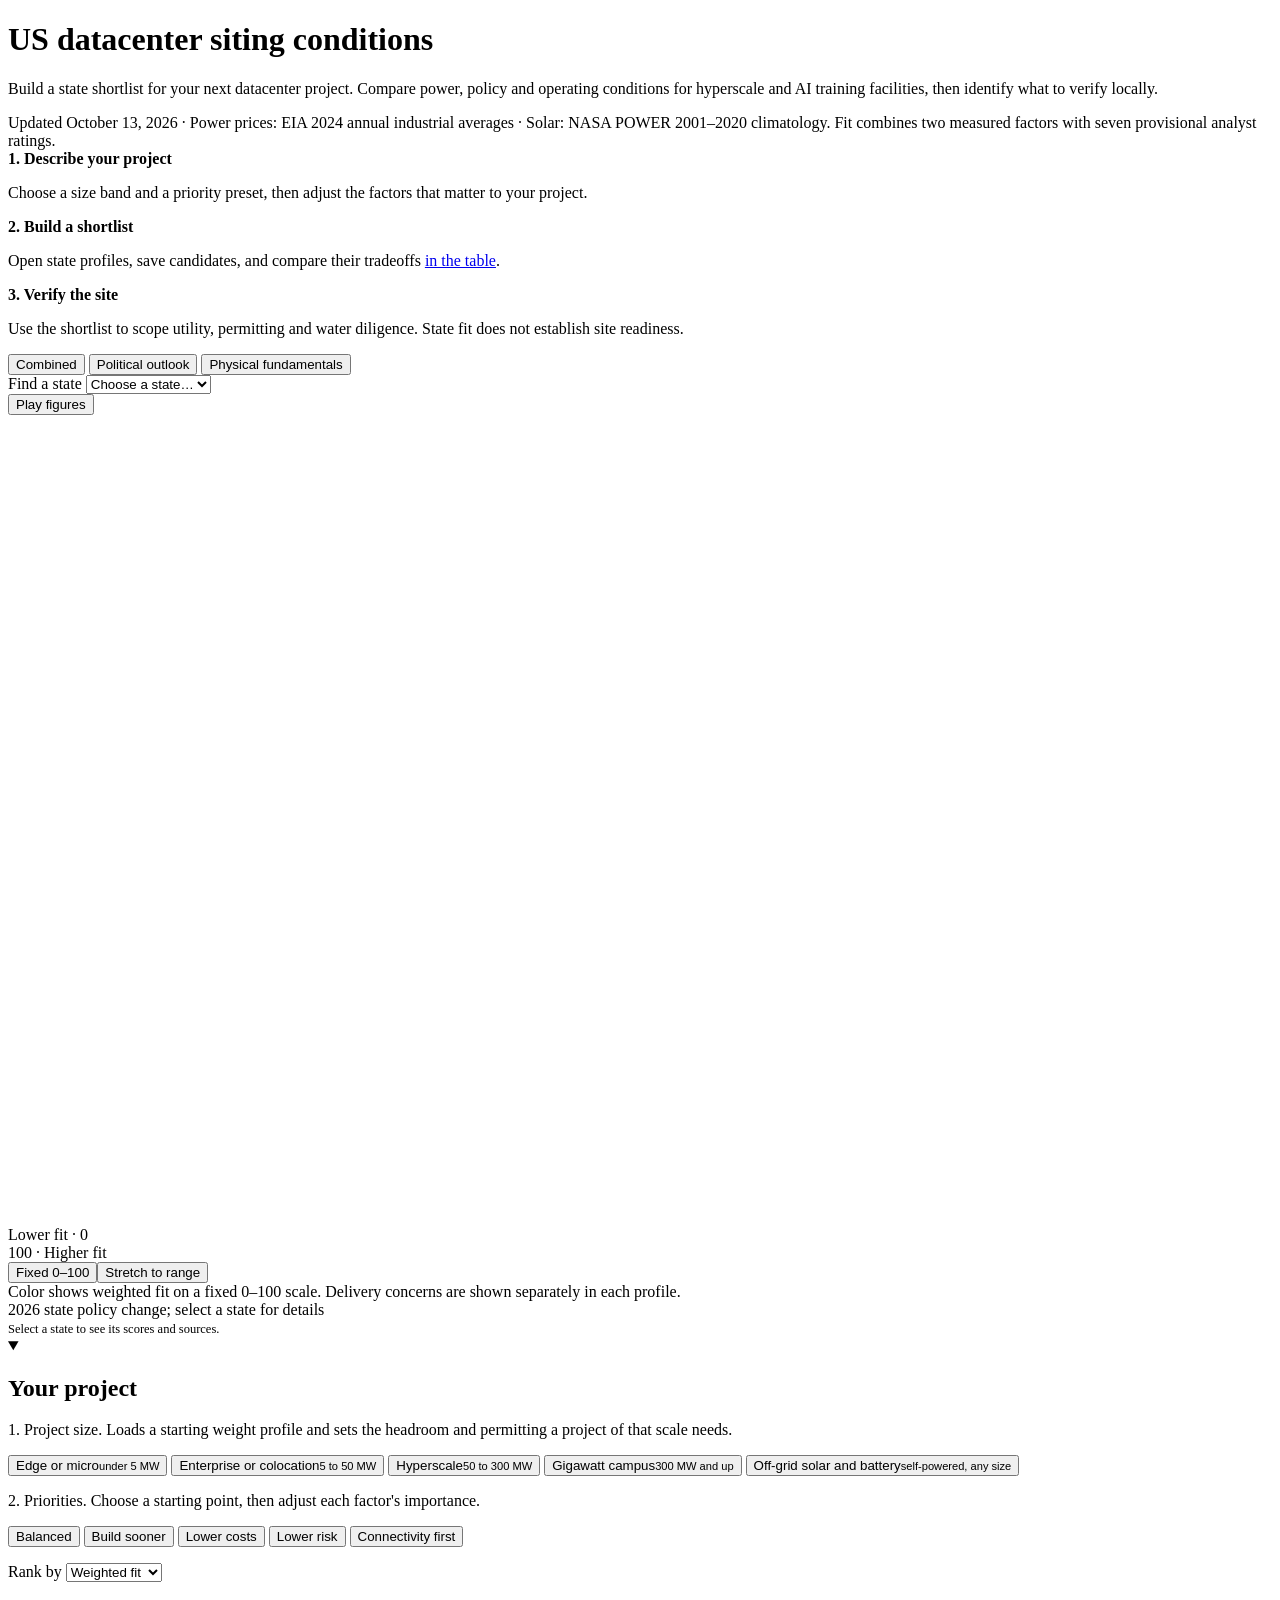
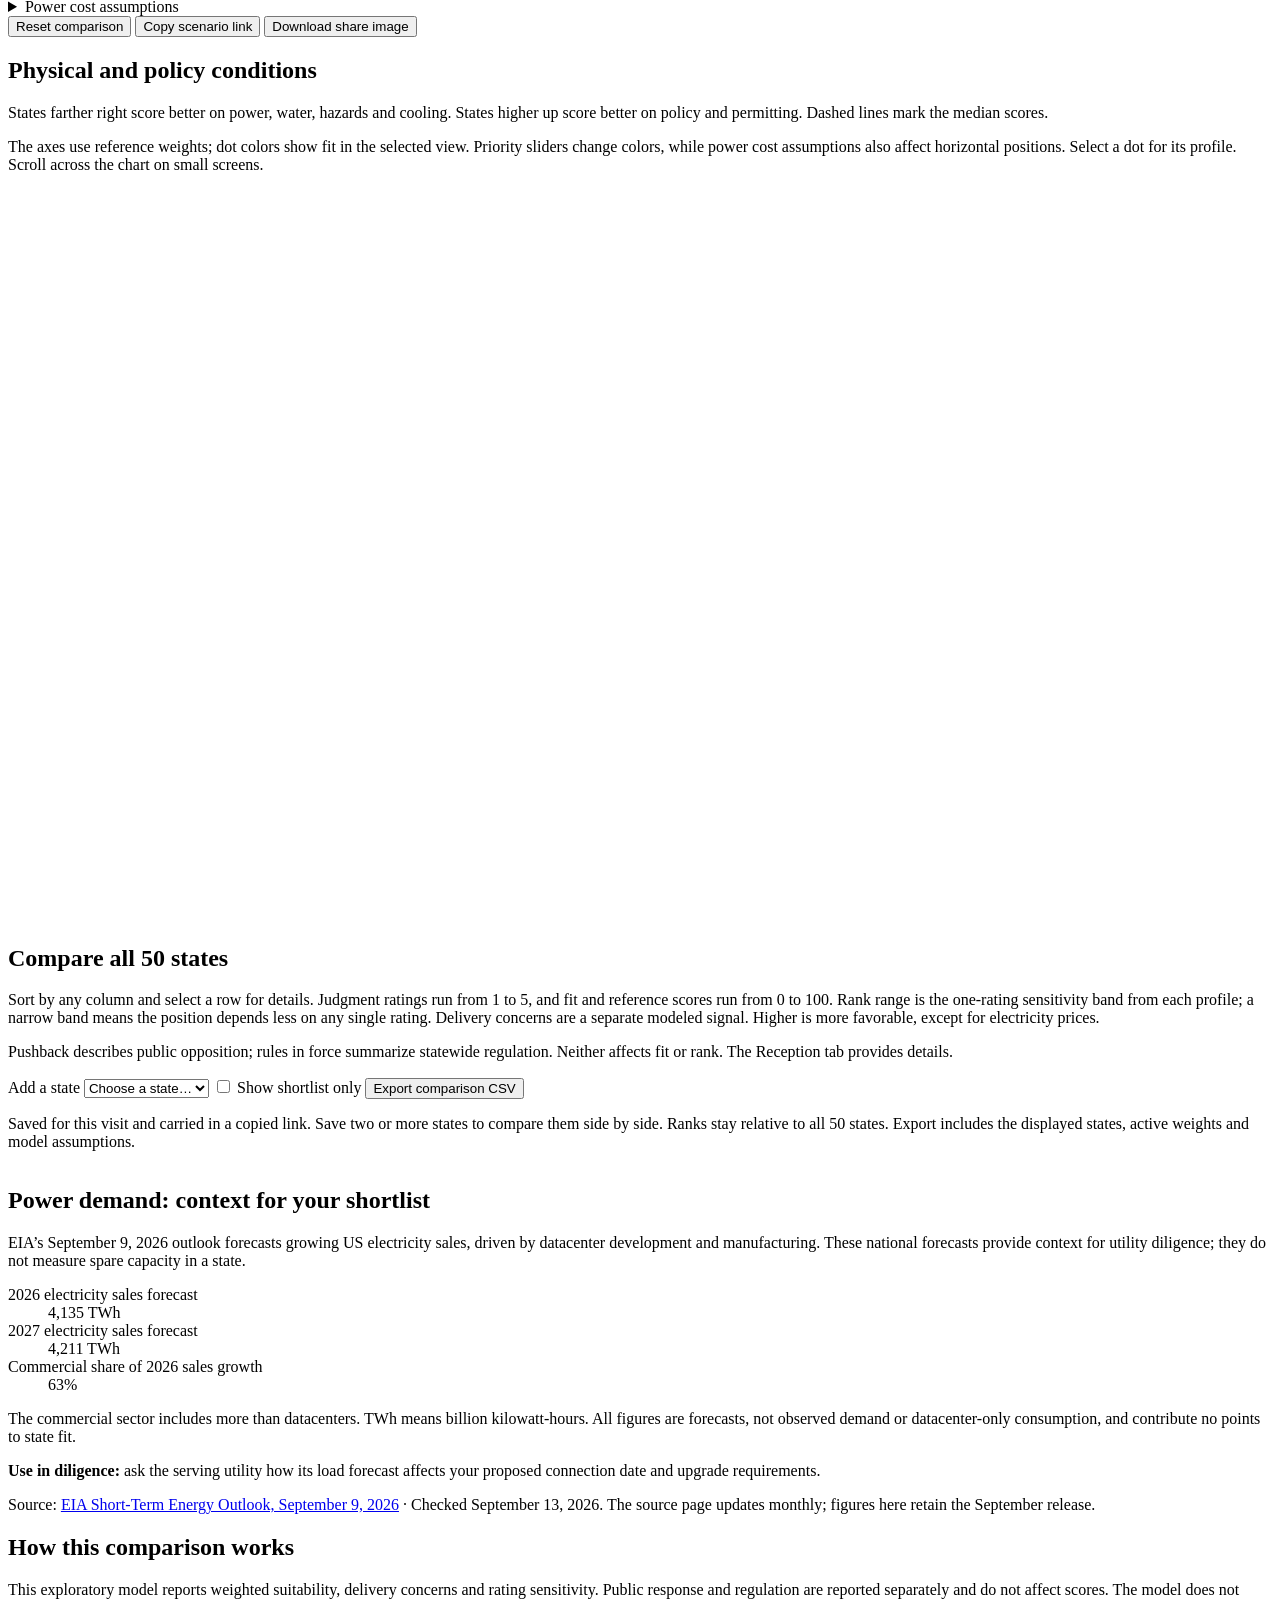
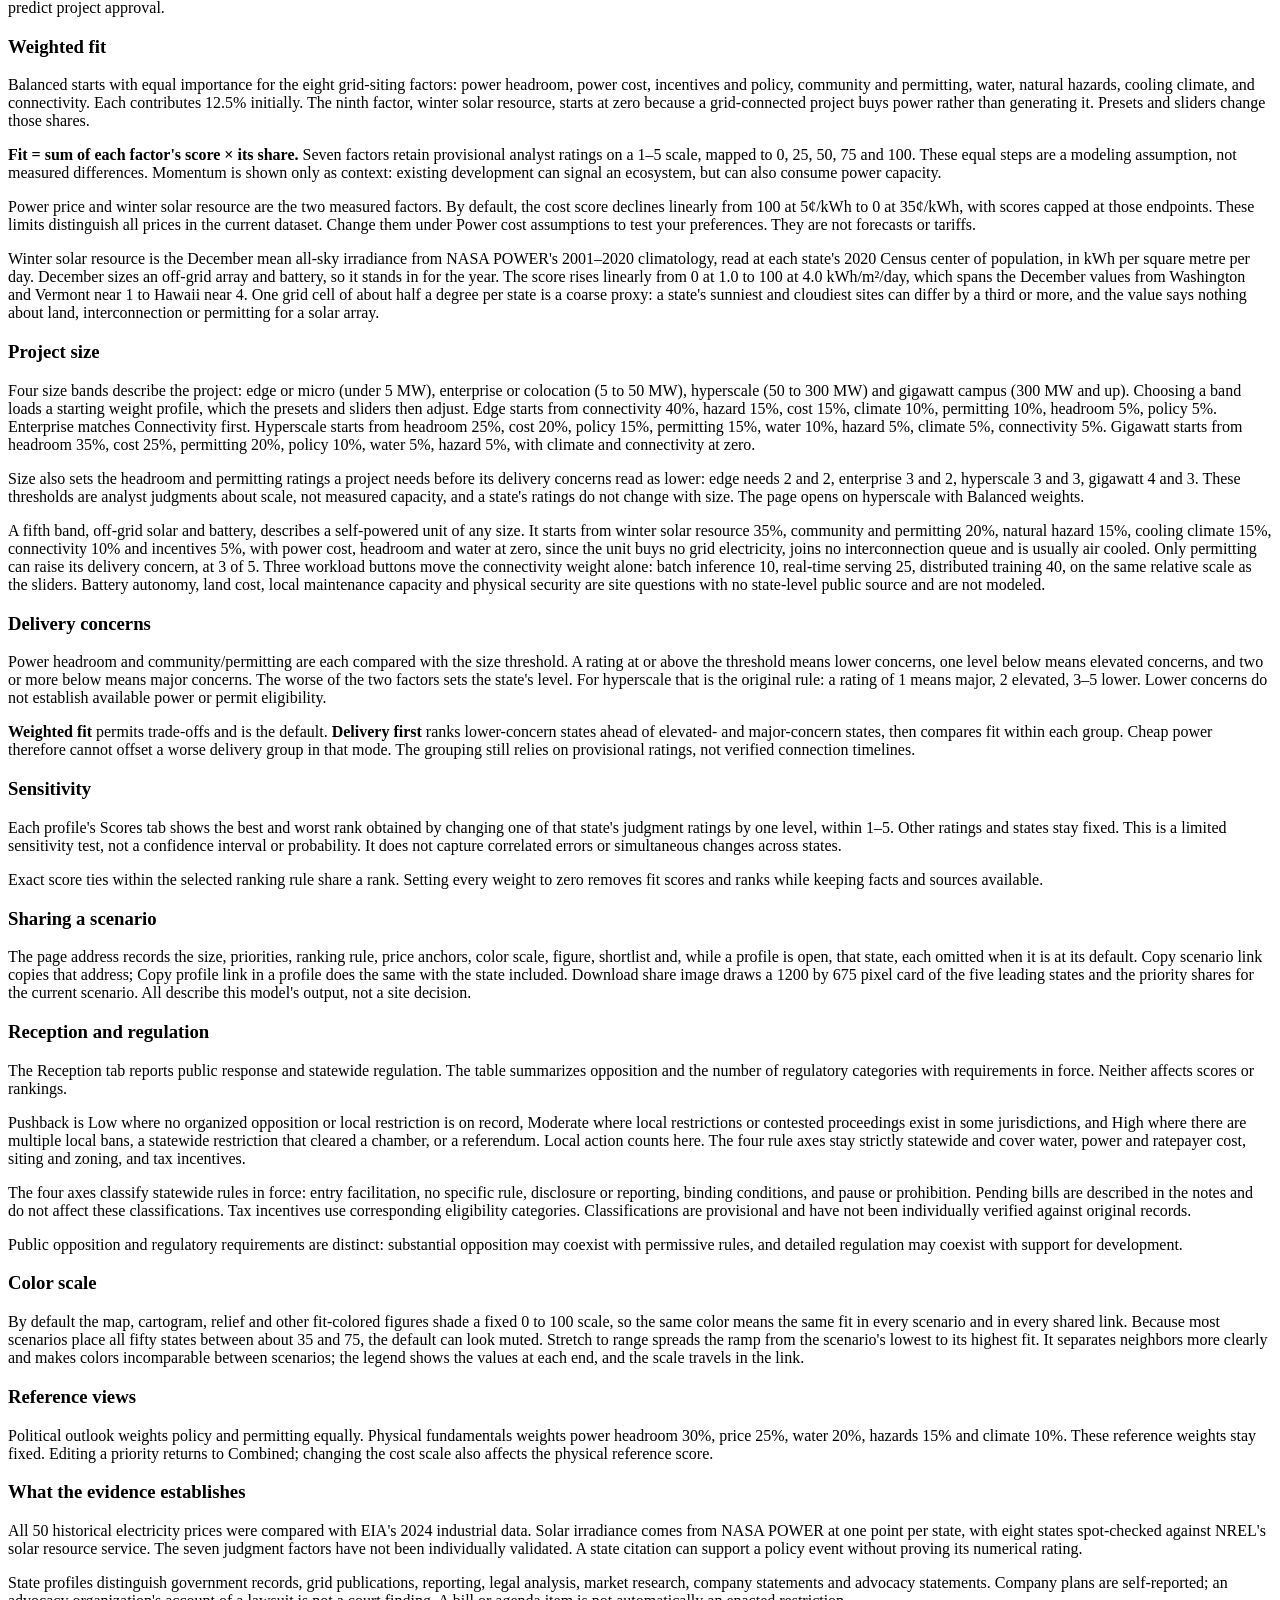
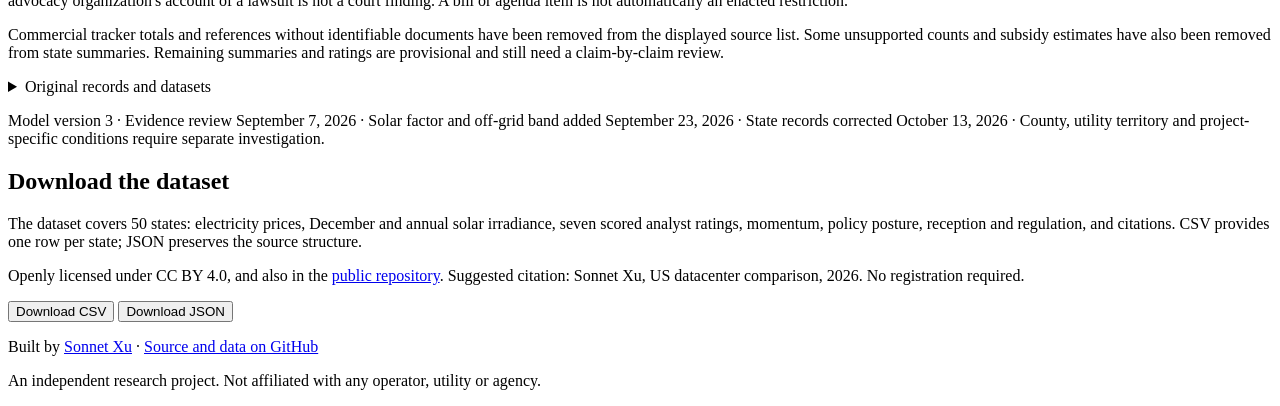
==== commit ba5603e7: "Add a shortlist comparison card, profile navigation and links, a stretch color scale and a rank-rang" ====
--- a/src/template.html
+++ b/src/template.html
@@ -3,6 +3,9 @@
 <head>
 <meta charset="utf-8">
 <meta name="viewport" content="width=device-width, initial-scale=1">
+<meta name="color-scheme" content="light dark">
+<meta name="theme-color" media="(prefers-color-scheme: light)" content="#F2F4F6">
+<meta name="theme-color" media="(prefers-color-scheme: dark)" content="#10151B">
 <title>US datacenter siting suitability, October 2026</title>
 <meta name="description" content="Compare hyperscale and AI datacenter siting conditions across 50 US states using one measured factor and seven provisional analyst ratings.">
 <link rel="canonical" href="https://sonnetx.github.io/datacenter-map/">
@@ -20,6 +23,26 @@
 <meta name="twitter:description" content="Compare 50 states using adjustable weights for power, policy, water and permitting. Ratings are provisional.">
 <meta name="twitter:image" content="https://sonnetx.github.io/datacenter-map/assets/social-card.png">
 <meta name="twitter:image:alt" content="Choropleth map of the 50 US states shaded by datacenter siting fit, with twelve states hatched to mark a 2026 policy change.">
+<script type="application/ld+json">
+{
+  "@context": "https://schema.org",
+  "@type": "Dataset",
+  "name": "US datacenter siting conditions, 2026",
+  "description": "State-level records for the 50 US states: EIA 2024 industrial electricity prices, NASA POWER December and annual solar irradiance, seven provisional analyst ratings on siting factors, 2026 policy posture, public reception, statewide rules in force and citations.",
+  "url": "https://sonnetx.github.io/datacenter-map/",
+  "sameAs": "https://github.com/sonnetx/datacenter-map",
+  "license": "https://creativecommons.org/licenses/by/4.0/",
+  "isAccessibleForFree": true,
+  "creator": {"@type": "Person", "name": "Sonnet Xu", "url": "https://sonnetx.github.io/"},
+  "temporalCoverage": "2024/2026",
+  "spatialCoverage": {"@type": "Place", "name": "United States"},
+  "keywords": ["datacenter", "data center", "siting", "electricity prices", "solar irradiance", "state policy", "United States"],
+  "distribution": [
+    {"@type": "DataDownload", "encodingFormat": "application/json", "contentUrl": "https://github.com/sonnetx/datacenter-map/blob/main/data/states.json"},
+    {"@type": "DataDownload", "encodingFormat": "text/csv", "contentUrl": "https://sonnetx.github.io/datacenter-map/#dataset"}
+  ]
+}
+</script>
 <link rel="preconnect" href="https://fonts.googleapis.com">
 <link href="https://fonts.googleapis.com/css2?family=IBM+Plex+Sans:wght@300;400;500;600&display=swap" rel="stylesheet">
 <style>
@@ -72,7 +95,8 @@
     <p class="viewnote" id="viewnote" aria-live="polite"></p>
     <div class="tip" id="tip"></div>
     <div class="legend">
-      <div class="key" id="legend-ramp"><span>Lower fit · 0</span><div class="ramp"></div><span>100 · Higher fit</span></div>
+      <div class="key" id="legend-ramp"><span id="ramp-lo">Lower fit · 0</span><div class="ramp"></div><span id="ramp-hi">100 · Higher fit</span>
+        <div class="scale-toggle" id="scale-toggle" role="group" aria-label="Color scale"><button type="button" data-k="fixed" aria-pressed="true">Fixed 0–100</button><button type="button" data-k="stretch" aria-pressed="false">Stretch to range</button></div></div>
       <div class="lgnote" id="legend-rampnote">Color shows weighted fit on a fixed 0–100 scale. Delivery concerns are shown separately in each profile.</div>
       <div class="key" id="legend-hatch"><div class="swatch"></div><span>2026 state policy change; select a state for details</span></div>
       <div class="key"><span id="hint" style="font-size:12.5px">Select a state to see its scores and sources.</span></div>
@@ -134,6 +158,12 @@
   <div class="drawer-head">
     <div class="drawer-toolbar"><p id="profile-title">State profile</p><form method="dialog"><button class="close-btn" aria-label="Close state profile" autofocus>Close ×</button></form></div>
     <label class="profile-picker" for="profile-state">State <select id="profile-state"></select></label>
+    <div class="profile-nav">
+      <button type="button" class="nav-btn" id="profile-prev"><b>‹</b><span></span></button>
+      <button type="button" class="nav-btn" id="profile-next"><span></span><b>›</b></button>
+      <button type="button" class="reset-btn" id="profile-link">Copy profile link</button>
+    </div>
+    <p class="model-hint profile-link-status" id="profile-link-status" role="status"></p>
     <div class="profile-tabs" role="tablist" aria-label="State profile sections">
       <button id="tab-overview" role="tab" data-panel="overview" aria-selected="true" aria-controls="panel-overview">Overview</button>
       <button id="tab-scores" role="tab" data-panel="scores" aria-selected="false" aria-controls="panel-scores" tabindex="-1">Scores</button>
@@ -153,7 +183,7 @@
 
 <div class="table-intro" id="comparison">
   <h2>Compare all 50 states</h2>
-  <p>Sort by any column and select a row for details. Judgment ratings run from 1 to 5, and fit and reference scores run from 0 to 100. Delivery concerns are a separate modeled signal. Higher is more favorable, except for electricity prices.</p>
+  <p>Sort by any column and select a row for details. Judgment ratings run from 1 to 5, and fit and reference scores run from 0 to 100. Rank range is the one-rating sensitivity band from each profile; a narrow band means the position depends less on any single rating. Delivery concerns are a separate modeled signal. Higher is more favorable, except for electricity prices.</p>
   <p>Pushback describes public opposition; rules in force summarize statewide regulation. Neither affects fit or rank. The Reception tab provides details.</p>
 </div>
 <div class="shortlist-tools">
@@ -162,8 +192,9 @@
   <button type="button" class="close-btn" id="export-comparison">Export comparison CSV</button>
   <p id="shortlist-status" role="status"></p>
   <div id="shortlist-chips" aria-label="Saved states"></div>
-  <p>Saved for this visit. Ranks stay relative to all 50 states. Export includes the displayed states, active weights and model assumptions.</p>
-</div>
+  <p>Saved for this visit and carried in a copied link. Save two or more states to compare them side by side. Ranks stay relative to all 50 states. Export includes the displayed states, active weights and model assumptions.</p>
+</div>
+<section class="compare" id="compare" aria-label="Shortlist side by side" hidden></section>
 <div class="tablecard">
   <table id="tbl">
     <thead><tr id="thead"></tr></thead>
@@ -203,12 +234,14 @@
   <p>Each profile's Scores tab shows the best and worst rank obtained by changing one of that state's judgment ratings by one level, within 1–5. Other ratings and states stay fixed. This is a limited sensitivity test, not a confidence interval or probability. It does not capture correlated errors or simultaneous changes across states.</p>
   <p>Exact score ties within the selected ranking rule share a rank. Setting every weight to zero removes fit scores and ranks while keeping facts and sources available.</p>
   <h3>Sharing a scenario</h3>
-  <p>The page address records the size, priorities, ranking rule, price anchors, figure and shortlist, each omitted when it is at its default. Copy scenario link copies that address. Download share image draws a 1200 by 675 pixel card of the five leading states and the priority shares for the current scenario. Both describe this model's output, not a site decision.</p>
+  <p>The page address records the size, priorities, ranking rule, price anchors, color scale, figure, shortlist and, while a profile is open, that state, each omitted when it is at its default. Copy scenario link copies that address; Copy profile link in a profile does the same with the state included. Download share image draws a 1200 by 675 pixel card of the five leading states and the priority shares for the current scenario. All describe this model's output, not a site decision.</p>
   <h3>Reception and regulation</h3>
   <p>The Reception tab reports public response and statewide regulation. The table summarizes opposition and the number of regulatory categories with requirements in force. Neither affects scores or rankings.</p>
   <p>Pushback is Low where no organized opposition or local restriction is on record, Moderate where local restrictions or contested proceedings exist in some jurisdictions, and High where there are multiple local bans, a statewide restriction that cleared a chamber, or a referendum. Local action counts here. The four rule axes stay strictly statewide and cover water, power and ratepayer cost, siting and zoning, and tax incentives.</p>
   <p>The four axes classify statewide rules in force: entry facilitation, no specific rule, disclosure or reporting, binding conditions, and pause or prohibition. Pending bills are described in the notes and do not affect these classifications. Tax incentives use corresponding eligibility categories. Classifications are provisional and have not been individually verified against original records.</p>
   <p>Public opposition and regulatory requirements are distinct: substantial opposition may coexist with permissive rules, and detailed regulation may coexist with support for development.</p>
+  <h3>Color scale</h3>
+  <p>By default the map, cartogram, relief and other fit-colored figures shade a fixed 0 to 100 scale, so the same color means the same fit in every scenario and in every shared link. Because most scenarios place all fifty states between about 35 and 75, the default can look muted. Stretch to range spreads the ramp from the scenario's lowest to its highest fit. It separates neighbors more clearly and makes colors incomparable between scenarios; the legend shows the values at each end, and the scale travels in the link.</p>
   <h3>Reference views</h3>
   <p>Political outlook weights policy and permitting equally. Physical fundamentals weights power headroom 30%, price 25%, water 20%, hazards 15% and climate 10%. These reference weights stay fixed. Editing a priority returns to Combined; changing the cost scale also affects the physical reference score.</p>
   <div class="source-principles">
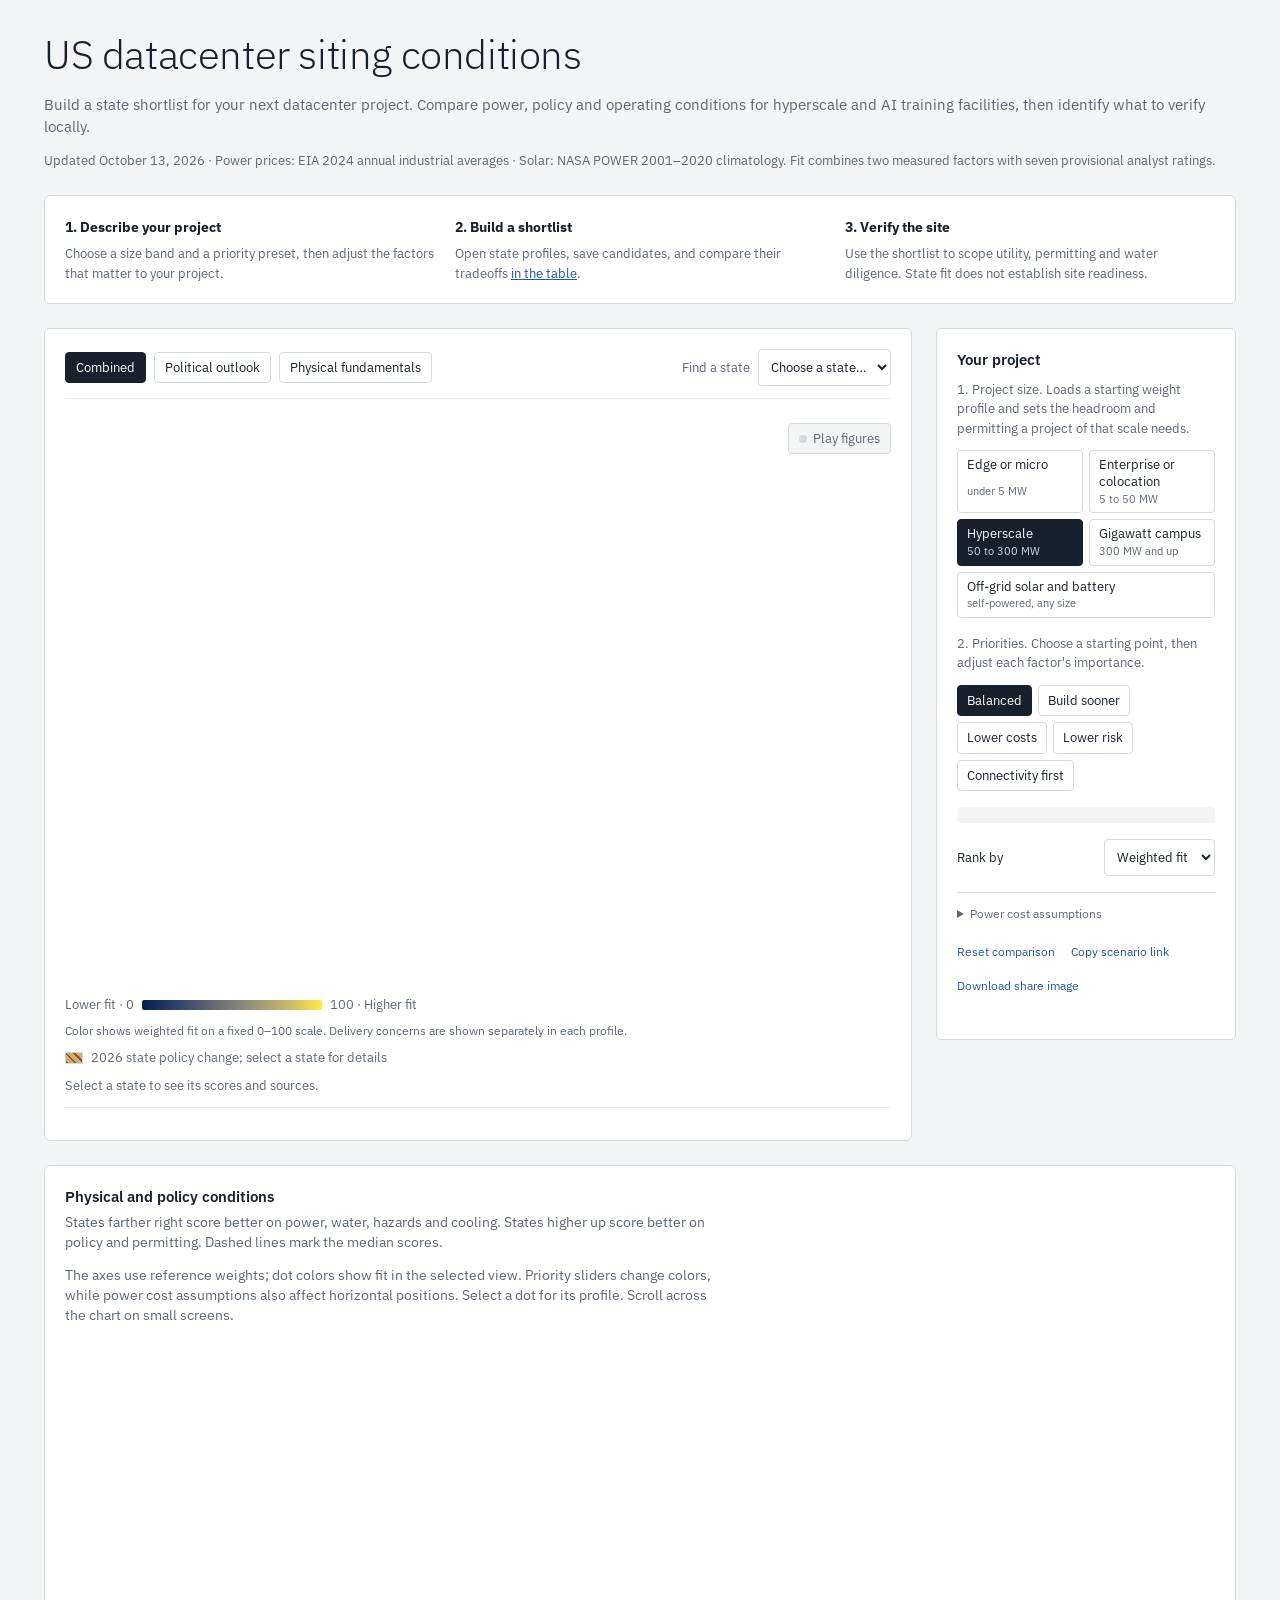
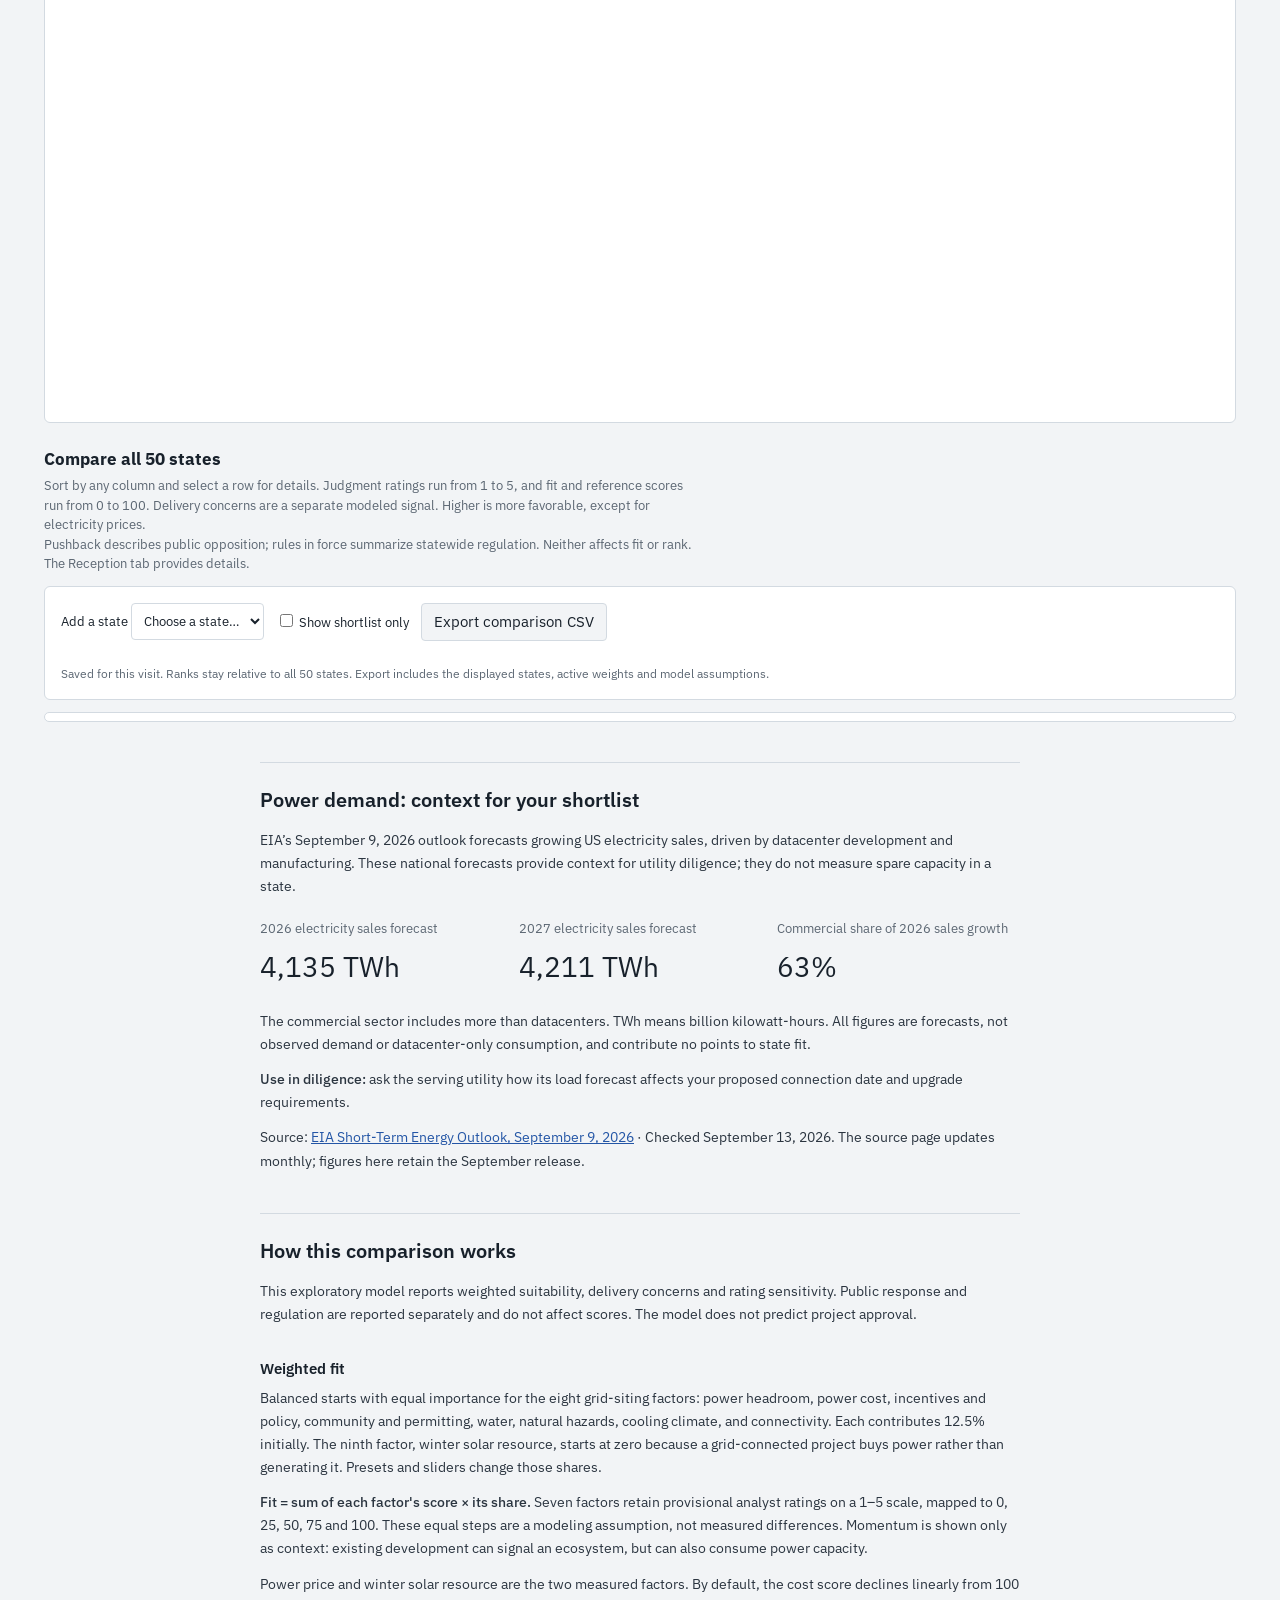
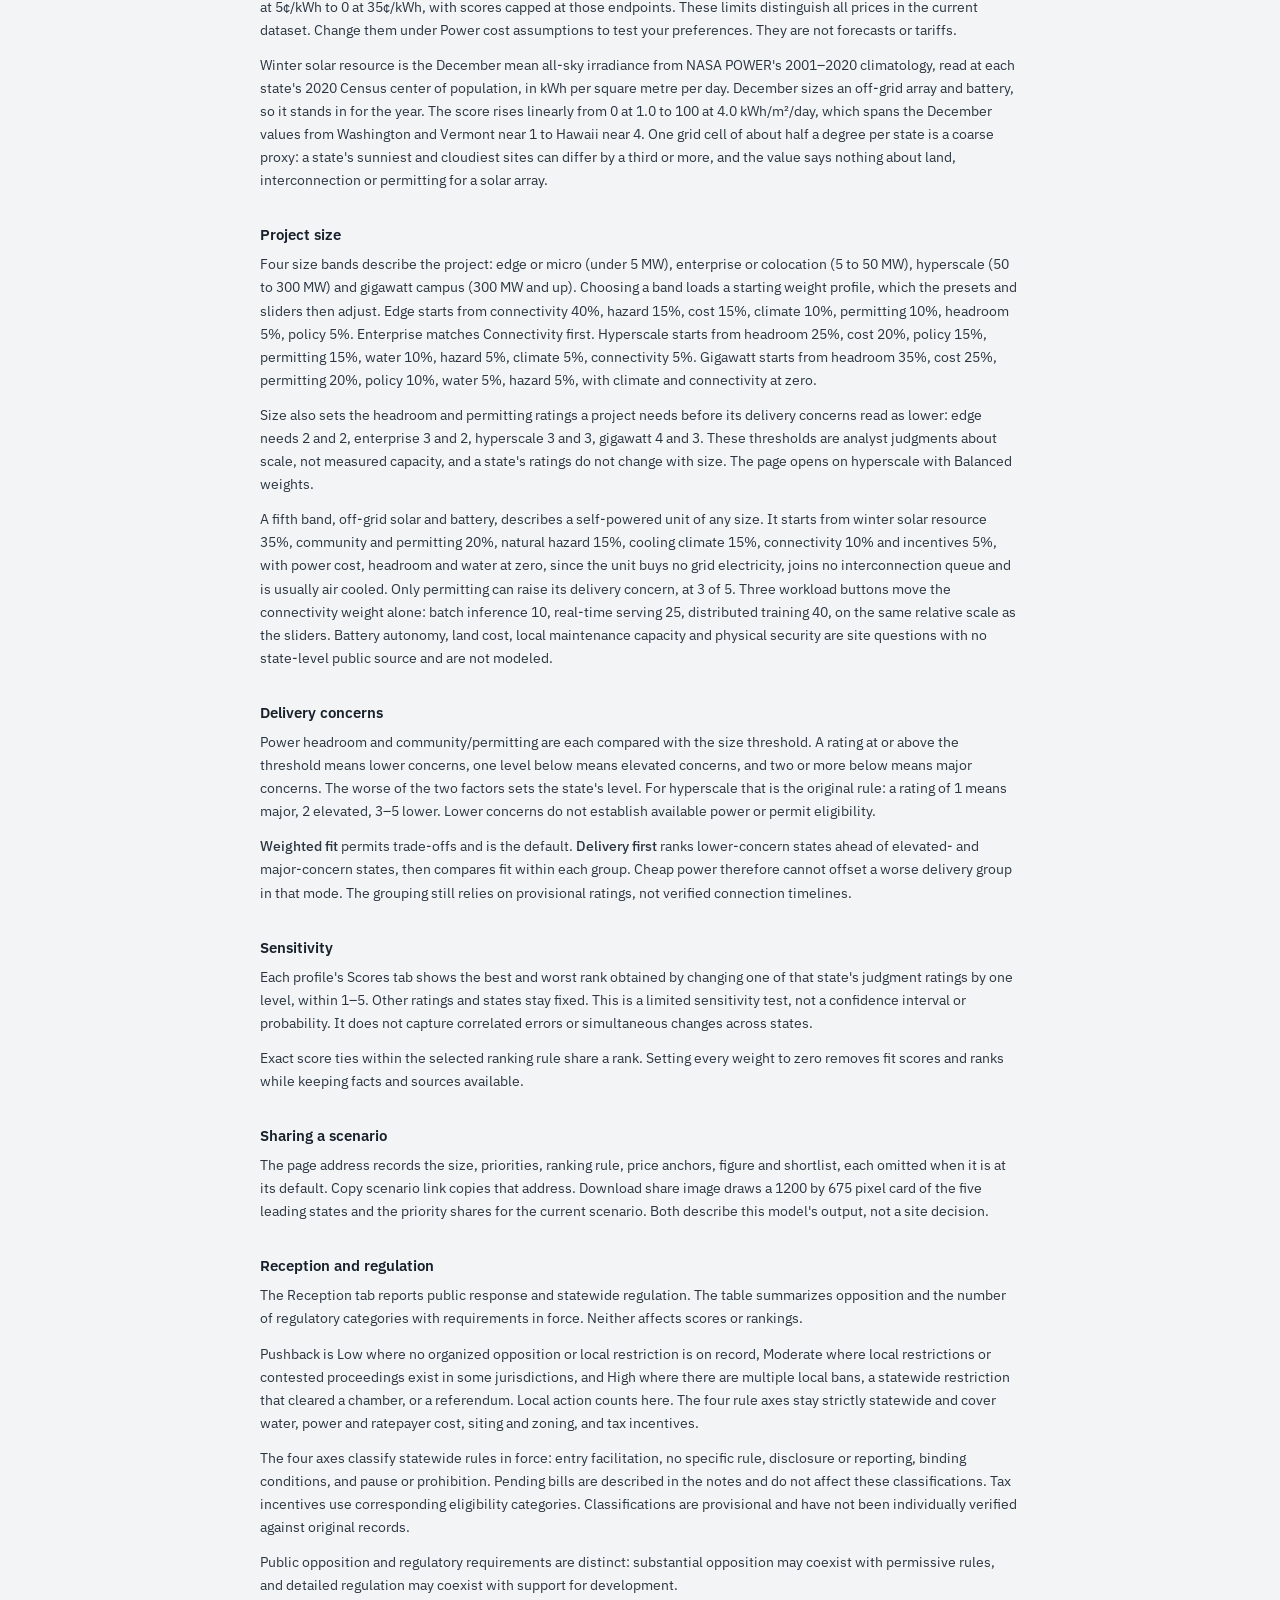
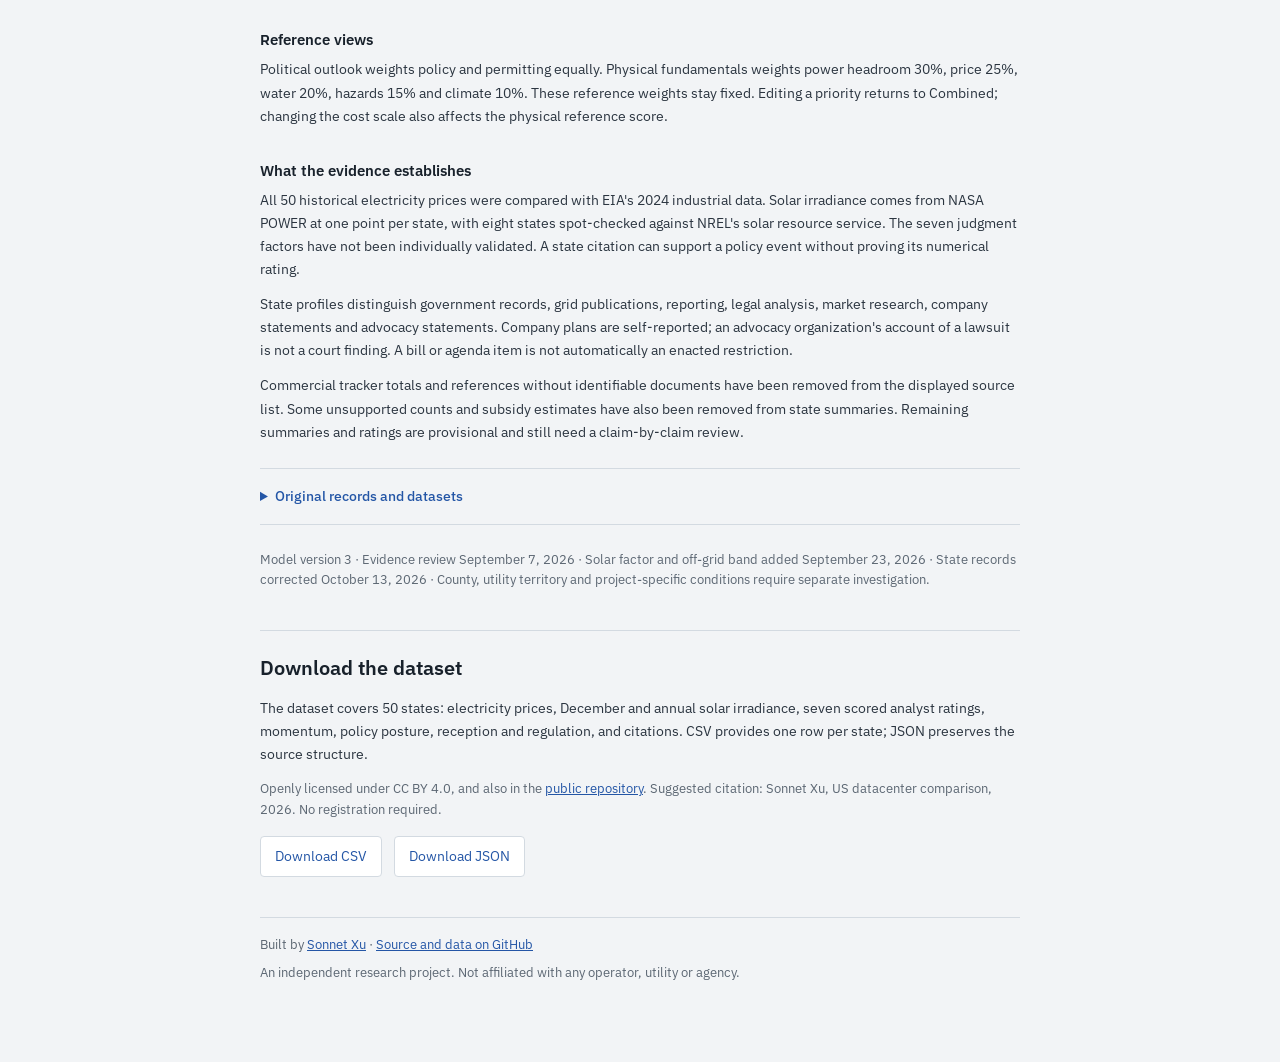
==== commit dca93150: "Correct state records against October 2026 primary sources Research into the 2026 elections and loca" ====
--- a/src/template.html
+++ b/src/template.html
@@ -3,9 +3,6 @@
 <head>
 <meta charset="utf-8">
 <meta name="viewport" content="width=device-width, initial-scale=1">
-<meta name="color-scheme" content="light dark">
-<meta name="theme-color" media="(prefers-color-scheme: light)" content="#F2F4F6">
-<meta name="theme-color" media="(prefers-color-scheme: dark)" content="#10151B">
 <title>US datacenter siting suitability, October 2026</title>
 <meta name="description" content="Compare hyperscale and AI datacenter siting conditions across 50 US states using one measured factor and seven provisional analyst ratings.">
 <link rel="canonical" href="https://sonnetx.github.io/datacenter-map/">
@@ -23,30 +20,308 @@
 <meta name="twitter:description" content="Compare 50 states using adjustable weights for power, policy, water and permitting. Ratings are provisional.">
 <meta name="twitter:image" content="https://sonnetx.github.io/datacenter-map/assets/social-card.png">
 <meta name="twitter:image:alt" content="Choropleth map of the 50 US states shaded by datacenter siting fit, with twelve states hatched to mark a 2026 policy change.">
-<script type="application/ld+json">
-{
-  "@context": "https://schema.org",
-  "@type": "Dataset",
-  "name": "US datacenter siting conditions, 2026",
-  "description": "State-level records for the 50 US states: EIA 2024 industrial electricity prices, NASA POWER December and annual solar irradiance, seven provisional analyst ratings on siting factors, 2026 policy posture, public reception, statewide rules in force and citations.",
-  "url": "https://sonnetx.github.io/datacenter-map/",
-  "sameAs": "https://github.com/sonnetx/datacenter-map",
-  "license": "https://creativecommons.org/licenses/by/4.0/",
-  "isAccessibleForFree": true,
-  "creator": {"@type": "Person", "name": "Sonnet Xu", "url": "https://sonnetx.github.io/"},
-  "temporalCoverage": "2024/2026",
-  "spatialCoverage": {"@type": "Place", "name": "United States"},
-  "keywords": ["datacenter", "data center", "siting", "electricity prices", "solar irradiance", "state policy", "United States"],
-  "distribution": [
-    {"@type": "DataDownload", "encodingFormat": "application/json", "contentUrl": "https://github.com/sonnetx/datacenter-map/blob/main/data/states.json"},
-    {"@type": "DataDownload", "encodingFormat": "text/csv", "contentUrl": "https://sonnetx.github.io/datacenter-map/#dataset"}
-  ]
-}
-</script>
 <link rel="preconnect" href="https://fonts.googleapis.com">
 <link href="https://fonts.googleapis.com/css2?family=IBM+Plex+Sans:wght@300;400;500;600&display=swap" rel="stylesheet">
 <style>
-__CSS__
+  :root{
+    --bg:#F2F4F6; --panel:#FFFFFF; --ink:#18212B; --muted:#5C6773; --rule:#D3DAE1; --rule-soft:#E6EAEE;
+    --warn:#B5432A; --focus:#2456A6;
+    --c0:#00204C; --c1:#31446B; --c2:#666970; --c3:#958F78; --c4:#C4B56C; --c5:#FFEA46;
+    /* shared spacing and text measure */
+    --s1:4px; --s2:8px; --s3:12px; --s4:16px; --s5:20px; --s6:24px; --s8:32px; --s10:40px;
+    --pad-y:20px; --pad-x:20px;   /* shared card inset */
+    --measure:660px;              /* reading width for detailed explanations */
+  }
+  *{box-sizing:border-box}
+  html,body{margin:0;background:var(--bg);color:var(--ink);font-family:"IBM Plex Sans",system-ui,-apple-system,"Segoe UI",Roboto,sans-serif;font-size:15px;line-height:1.5}
+  a{color:var(--focus)}
+  button{font:inherit}
+  summary{cursor:pointer}
+  summary:focus-visible{outline:2px solid var(--focus);outline-offset:4px}
+  .wrap{max-width:1240px;margin:0 auto;padding:var(--s8) var(--s6) 56px}
+  header h1{font-weight:300;font-size:clamp(28px,3.6vw,40px);line-height:1.14;letter-spacing:-0.01em;margin:0 0 var(--s4)}
+  header p.lede{margin:0;color:var(--muted)}
+  header .asof{margin-top:var(--s3);font-size:13px;line-height:1.55;color:var(--muted)}
+  .grid{display:grid;grid-template-columns:minmax(0,1fr) 300px;gap:var(--s6);margin-top:var(--s6);align-items:start}
+  .grid>.col{min-width:0}
+  .grid>aside{position:sticky;top:var(--s4);max-height:calc(100dvh - 32px);overflow-y:auto}
+  @media (max-width:900px){.grid{grid-template-columns:1fr;gap:var(--s3)}.grid>aside{order:-1;position:static;max-height:none}}
+  .mapcard{background:var(--panel);border:1px solid var(--rule);border-radius:6px;padding:var(--pad-y) var(--pad-x);position:relative}
+  svg.map{width:100%;height:auto;max-height:64vh;display:block}
+  .map-tools{display:flex;align-items:center;justify-content:space-between;gap:var(--s3);flex-wrap:wrap;margin-bottom:var(--s3)}
+  .map-tools .lens{margin:0}
+  .state-picker{display:flex;align-items:center;gap:var(--s2);font-size:13px;color:var(--muted)}
+  select{font:inherit;color:var(--ink);background:var(--panel);border:1px solid var(--rule);border-radius:4px;padding:8px;max-width:100%}
+  .candidates{display:flex;align-items:center;flex-wrap:wrap;gap:var(--s2);padding:var(--s3) 0;border-top:1px solid var(--rule-soft);font-size:12px;color:var(--muted)}
+  .candidate{font:inherit;border:1px solid var(--rule);background:var(--panel);border-radius:20px;padding:5px 9px;color:var(--ink);cursor:pointer}
+  .candidate[aria-pressed="true"]{border-color:var(--focus);background:#EEF2F6}
+  .candidate span{color:var(--muted);margin-left:5px;font-variant-numeric:tabular-nums}
+  button:focus-visible,select:focus-visible{outline:2px solid var(--focus);outline-offset:3px}
+  .state{stroke:#F2F4F6;stroke-width:0.9;cursor:pointer;transition:opacity .12s}
+  .state:hover,.state.selected{stroke:var(--ink);stroke-width:1.6}
+  .state:focus{outline:none;stroke:var(--focus);stroke-width:2}
+  .dim .state:not(.selected):not(:hover){opacity:.55}
+  .hatch{pointer-events:none}
+  .lens{display:flex;gap:var(--s2);flex-wrap:wrap;margin:0 0 var(--s3)}
+  .lens button{border:1px solid var(--rule);background:#fff;border-radius:4px;padding:5px 10px;font-size:13px;cursor:pointer;color:var(--ink)}
+  .lens button[aria-pressed="true"]{background:var(--ink);color:#fff;border-color:var(--ink)}
+  .lens button:focus-visible{outline:2px solid var(--focus);outline-offset:2px}
+  .scatter{background:var(--panel);border:1px solid var(--rule);border-radius:6px;padding:var(--pad-y) var(--pad-x);margin-top:var(--s6)}
+  .scatter h2{font-weight:600;font-size:15px;margin:0 0 var(--s1)}
+  .scatter p{margin:0 0 var(--s3);font-size:13.5px;color:var(--muted);max-width:var(--measure)}
+  .scatter svg{width:100%;height:auto;display:block}
+  .scatter .dot{cursor:pointer}
+  .scatter .dot:hover circle,.scatter .dot.selected circle{stroke:var(--ink);stroke-width:2}
+  .legend{display:grid;gap:var(--s2);margin:var(--s3) 0 0;font-size:13px;color:var(--muted)}
+  .legend .lgnote{font-size:12px;max-width:var(--measure)}
+  .ramp{width:180px;min-width:60px;height:10px;border-radius:2px;background:linear-gradient(90deg,var(--c0),var(--c1),var(--c2),var(--c3),var(--c4),var(--c5))}
+  .legend .key{display:flex;align-items:center;gap:8px}
+  .swatch{width:18px;height:12px;flex:none;border:1px solid var(--rule);background:#C4B56C repeating-linear-gradient(45deg,#B5432A 0 1.5px,transparent 1.5px 6px)}
+  .tip{position:absolute;pointer-events:none;background:var(--ink);color:#fff;padding:8px 10px;border-radius:4px;font-size:13px;line-height:1.35;max-width:240px;display:none;z-index:5}
+  .tip b{font-weight:600}
+  .tip .sc{font-size:20px;font-weight:300;display:block;margin:2px 0 2px}
+  .tip .small{opacity:.8}
+  aside .card{background:var(--panel);border:1px solid var(--rule);border-radius:6px;padding:var(--pad-y) var(--pad-x)}
+  aside h2{font-size:15px;font-weight:600;margin:0;display:inline}
+  /* on desktop the panel is always open and the summary is just a heading */
+  #wpanel>summary{list-style:none;cursor:default}
+  #wpanel>summary::-webkit-details-marker{display:none}
+  @media (max-width:900px){
+    #wpanel>summary{cursor:pointer;display:flex;justify-content:space-between;align-items:center;gap:var(--s2)}
+    #wpanel>summary::after{content:"Show";font-size:13px;color:var(--focus)}
+    #wpanel[open]>summary::after{content:"Hide"}
+    #wpanel>summary:focus-visible{outline:2px solid var(--focus);outline-offset:2px}
+  }
+  aside p.hint{margin:var(--s2) 0 var(--s3);font-size:13px;color:var(--muted)}
+  .view-note{margin:0 0 var(--s4);padding:var(--s2) var(--s3);background:var(--bg);border-radius:4px;font-size:12.5px;color:var(--muted)}
+  .presets{display:flex;gap:6px;flex-wrap:wrap;margin-bottom:var(--s4)}
+  .presets button{border:1px solid var(--rule);background:#fff;border-radius:4px;padding:5px 9px;font-size:13px;cursor:pointer;color:var(--ink)}
+  .presets button[aria-pressed="true"]{background:var(--ink);color:#fff;border-color:var(--ink)}
+  .presets button:focus-visible{outline:2px solid var(--focus);outline-offset:2px}
+  /* Project size: one of four bands. Each button carries its MW range so the
+     band reads as a scale, not a brand of customer. */
+  .sizes{display:grid;grid-template-columns:1fr 1fr;gap:6px;margin-bottom:var(--s2)}
+  .sizes button{border:1px solid var(--rule);background:#fff;border-radius:4px;padding:6px 9px;font-size:13px;line-height:1.3;cursor:pointer;color:var(--ink);text-align:left;display:grid;gap:1px;min-width:0}
+  .sizes button small{font-size:11px;color:var(--muted)}
+  .sizes button[aria-pressed="true"]{background:var(--ink);color:#fff;border-color:var(--ink)}
+  .sizes button[aria-pressed="true"] small{color:#D3DAE1}
+  .sizes button:focus-visible{outline:2px solid var(--focus);outline-offset:2px}
+  .sizes button[data-z="solar"]{grid-column:1/-1}
+  .workload{margin:0 0 var(--s3)}
+  .workload[hidden]{display:none}
+  .workload button{font-size:12px;padding:4px 8px}
+  .model-actions{display:flex;flex-wrap:wrap;gap:0 var(--s4);align-items:center}
+  .model-actions .reset-btn:disabled{color:var(--muted);cursor:default}
+  /* Top and bottom five: a compact tier list under the figure legend. */
+  .tiers{display:grid;grid-template-columns:1fr 1fr;gap:var(--s2) var(--s4);border-top:1px solid var(--rule-soft);margin-top:var(--s3);padding-top:var(--s3);font-size:12.5px;min-width:0}
+  .tiers .tiers-head,.tiers .fine{grid-column:1/-1;margin:0;font-size:12px;color:var(--muted)}
+  .tiers .tiers-head{font-weight:600;color:var(--ink)}
+  .tiers h3{margin:0 0 var(--s1);font-size:12.5px;color:var(--muted);font-weight:600}
+  .tiers ol{margin:0;padding-left:1.8em}
+  .tiers li{color:var(--muted);font-variant-numeric:tabular-nums}
+  .tiers .tier-item{font:inherit;background:none;border:0;padding:2px 0;color:var(--ink);cursor:pointer;display:flex;gap:6px;width:100%;text-align:left;overflow-wrap:anywhere}
+  .tiers .tier-item:hover{color:var(--focus)}
+  .tiers .tier-item span{margin-left:auto;color:var(--muted);font-variant-numeric:tabular-nums}
+  @media (max-width:420px){.tiers{grid-template-columns:1fr}}
+  .w{display:grid;grid-template-columns:minmax(0,1fr) 42px;gap:4px var(--s2);align-items:center;margin:var(--s3) 0}
+  .w label{font-size:13.5px;display:block}
+  .w .sub{position:absolute;width:1px;height:1px;overflow:hidden;clip-path:inset(50%)}
+  .w input[type=range]{grid-column:1/2;width:100%;accent-color:var(--ink);margin:2px 0 0}
+  .w .val{grid-column:2/3;grid-row:1/3;text-align:right;font-variant-numeric:tabular-nums;font-weight:500}
+  .total{font-size:12px;color:var(--muted);margin-top:var(--s3)}
+  .detail{background:var(--panel);border:1px solid var(--rule);border-radius:6px;padding:var(--pad-y) var(--pad-x);margin-top:var(--s6)}
+  .drawer{position:fixed;inset:0 0 0 auto;margin:0;border:0;border-left:1px solid var(--rule);width:min(540px,100%);max-width:100%;height:100dvh;max-height:100dvh;padding:0;background:var(--panel);color:var(--ink);box-shadow:-12px 0 40px #18212b20}
+  .drawer::backdrop{background:#18212b38}
+  body:has(.drawer[open]){overflow:hidden}
+  .drawer-head{position:sticky;top:0;background:var(--panel);z-index:2;border-bottom:1px solid var(--rule);padding:var(--s4) var(--s5)}
+  .drawer-toolbar{display:flex;align-items:center;justify-content:space-between;gap:var(--s3)}
+  .drawer-toolbar p{margin:0;font-weight:600;font-size:14px}
+  .close-btn{font:inherit;background:var(--bg);border:1px solid var(--rule);border-radius:4px;padding:7px 12px;cursor:pointer;color:var(--ink)}
+  .profile-picker{display:flex;align-items:center;gap:var(--s3);margin-top:var(--s3);font-size:13px;color:var(--muted)}
+  .profile-picker select{flex:1;min-width:0}
+  /* Four single-word tabs cannot shrink below their longest word, so they are
+     tightened on narrow screens and the strip scrolls if a font still overruns
+     it. Without that the whole dialog scrolls sideways at 320px. */
+  .profile-tabs{display:flex;gap:var(--s2);margin-top:var(--s4);overflow-x:auto;scrollbar-width:none}
+  .profile-tabs::-webkit-scrollbar{display:none}
+  .profile-tabs button{flex:1 1 auto;white-space:nowrap;border:0;border-bottom:2px solid transparent;background:transparent;color:var(--muted);font:inherit;font-size:13px;padding:8px;cursor:pointer}
+  @media (max-width:420px){
+    .profile-tabs{gap:var(--s1)}
+    .profile-tabs button{font-size:12px;padding:8px 2px}
+  }
+  .profile-tabs button[aria-selected="true"]{border-bottom-color:var(--focus);color:var(--focus);font-weight:600}
+  .drawer .detail{margin:0;border:0;border-radius:0;padding:var(--s5)}
+  .drawer h3{font-size:14px;margin:var(--s5) 0 var(--s2)}
+  .drawer .bars{grid-template-columns:1fr}
+  .evidence-note{font-size:12.5px;color:var(--muted);background:var(--bg);padding:var(--s3);border-radius:4px;margin:var(--s4) 0}
+  .fact{padding:var(--s4) 0;border-top:1px solid var(--rule-soft);border-bottom:1px solid var(--rule-soft);margin:var(--s4) 0}
+  .fact p{margin:0;font-size:13px}.fact strong{display:block;font-size:23px;font-weight:500;margin:var(--s1) 0}.fact a{font-size:12px}
+  .source-list{list-style:none;padding:0;margin:0}
+  .source-list li{padding:var(--s3) 0;border-bottom:1px solid var(--rule-soft);font-size:13px;overflow-wrap:anywhere}
+  .source-type{display:block;font-size:11px;font-weight:600;color:var(--muted);margin-bottom:var(--s1);text-transform:uppercase;letter-spacing:.035em}
+  .source-list p{margin:var(--s1) 0 0;color:var(--muted);font-size:12px}
+  .source-list .checked{font-size:11px}
+  .factor-kind{display:block;color:var(--muted);font-size:11px;font-weight:400;margin-top:3px}
+  .drawer [hidden]{display:none}
+  .source-principles{background:var(--panel);padding:var(--s4);border:1px solid var(--rule);border-radius:4px}
+  .ranking-control{display:flex;align-items:center;justify-content:space-between;gap:var(--s2);font-size:13px}
+  .ranking-control select{min-width:0}
+  .reset-btn{font:inherit;font-size:12px;color:var(--focus);border:0;background:transparent;padding:8px 0;cursor:pointer}
+  .model-hint{font-size:12px;color:var(--muted);margin:var(--s2) 0 var(--s4)}
+  .scale-options{border-top:1px solid var(--rule);padding-top:var(--s3);font-size:12px;color:var(--muted)}
+  .scale-options label{display:flex;justify-content:space-between;align-items:center;gap:var(--s2);margin:var(--s2) 0}
+  .scale-options input{width:65px;font:inherit;border:1px solid var(--rule);padding:5px;border-radius:3px}
+  #price-error{color:var(--warn)}
+  .delivery-status{padding:var(--s3);border-left:3px solid var(--muted);background:var(--bg);margin:var(--s4) 0;font-size:13px}
+  .delivery-status[data-tier="1"],.delivery-status[data-tier="2"]{border-left-color:var(--warn)}
+  .delivery-status p{font-size:12px;color:var(--muted);margin:var(--s1) 0 0}
+  .sensitivity{font-size:12.5px;color:var(--muted);margin:var(--s3) 0}
+  .detail .top{display:flex;justify-content:space-between;gap:var(--s4);align-items:flex-start;flex-wrap:wrap}
+  .detail .top>div:first-child{min-width:0;flex:1}
+  .detail .score{flex:none}
+  .detail h2{font-weight:300;font-size:28px;margin:0;line-height:1.2}
+  .detail .rank{color:var(--muted);font-size:14px;max-width:var(--measure);margin-top:var(--s1)}
+  .detail .score{font-size:40px;font-weight:300;line-height:1;font-variant-numeric:tabular-nums}
+  .detail .score small{font-size:14px;color:var(--muted);font-weight:400;margin-left:4px}
+  .chip{display:inline-block;border:1px solid var(--warn);color:var(--warn);border-radius:3px;padding:2px 7px;font-size:12.5px;margin-top:var(--s2)}
+  .detail .meta{display:flex;flex-wrap:wrap;gap:var(--s1) var(--s4);margin:var(--s3) 0 0;font-size:13px;color:var(--muted)}
+  .breakdown-hint{font-size:12.5px;color:var(--muted);margin:var(--s4) 0 var(--s2)}
+  /* Reception and regulation. Deliberately unlike the score bars: nothing here
+     is weighted or ranked, so it should not read as another set of points. */
+  .reception{display:flex;align-items:baseline;gap:var(--s3);flex-wrap:wrap;padding:var(--s3);background:var(--bg);border-left:3px solid var(--muted);margin:var(--s3) 0 var(--s4)}
+  .reception[data-level="High"]{border-left-color:var(--warn)}
+  .reception b{font-size:15px;font-weight:500}
+  .reception span{font-size:12.5px;color:var(--muted)}
+  .axes{list-style:none;margin:0;padding:0;display:grid;gap:var(--s1)}
+  .axes li{display:grid;grid-template-columns:minmax(0,7.5rem) auto minmax(0,1fr);align-items:center;gap:var(--s3);font-size:13px;padding:var(--s2) 0;border-bottom:1px solid var(--rule-soft)}
+  .axes li:last-child{border-bottom:0}
+  .axes .axis-name{color:var(--muted)}
+  .axes .axis-state{overflow-wrap:anywhere}
+  /* Four ticks, filled up to the friction level, so the axes stay comparable
+     at a glance without implying a measured quantity. */
+  .ticks{display:flex;gap:3px}
+  .ticks i{width:12px;height:6px;border-radius:1px;background:var(--rule-soft)}
+  .ticks i.on{background:var(--muted)}
+  .ticks i.on.hot{background:var(--warn)}
+  .ticks i.eased{background:var(--focus)}
+  @media (max-width:420px){.axes li{grid-template-columns:1fr auto;gap:var(--s1) var(--s3)}.axes .axis-state{grid-column:1/-1}}
+  .bars{display:grid;grid-template-columns:repeat(auto-fit,minmax(min(100%,280px),1fr));gap:var(--s4) var(--s8);margin:0 0 var(--s5)}
+  .bar{display:grid;grid-template-columns:minmax(0,1fr) auto;align-items:center;gap:var(--s2) var(--s3);font-size:13px;min-width:0}
+  .bar .label{line-height:1.35}
+  .bar .c{text-align:right;font-size:12px;color:var(--muted);font-variant-numeric:tabular-nums;white-space:nowrap}
+  .bar.off{opacity:.5}
+  .bar .track{grid-column:1;height:8px;background:var(--rule-soft);border-radius:2px;overflow:hidden}
+  .bar .fill{height:100%;background:var(--ink)}
+  .bar .n{text-align:right;font-size:12px;font-variant-numeric:tabular-nums;color:var(--muted)}
+  .detail p.note{margin:var(--s3) 0 0;max-width:var(--measure)}
+  .detail .srcs{margin:var(--s4) 0 0;padding-top:var(--s3);border-top:1px solid var(--rule-soft);max-width:var(--measure);font-size:12.5px;color:var(--muted);line-height:1.6}
+  .srcs summary{color:var(--focus);font-weight:500}
+  .srcs ul{padding-left:var(--s5);margin:var(--s2) 0 0}
+  .srcs li{margin:var(--s1) 0;overflow-wrap:anywhere}
+  .demand-stats{display:grid;grid-template-columns:repeat(3,minmax(0,1fr));gap:16px;margin:20px 0}
+  .demand-stats dt{font-size:13px;color:var(--muted)}.demand-stats dd{font-size:28px;margin:4px 0 0;font-variant-numeric:tabular-nums}
+  @media(max-width:600px){.demand-stats{grid-template-columns:1fr}}
+  .workflow{display:grid;grid-template-columns:repeat(3,minmax(0,1fr));gap:20px;margin-top:24px;padding:20px;background:var(--panel);border:1px solid var(--rule);border-radius:6px}
+  .workflow b{font-size:14px}.workflow p{font-size:13px;color:var(--muted);margin:6px 0 0}
+  .shortlist-tools{display:flex;flex-wrap:wrap;align-items:center;gap:12px;padding:16px;background:var(--panel);border:1px solid var(--rule);border-radius:6px}
+  .shortlist-tools label{font-size:13px}.shortlist-tools p{width:100%;margin:0;font-size:12px;color:var(--muted)}
+  #shortlist-chips{display:flex;flex-wrap:wrap;gap:8px;width:100%}#shortlist-chips:empty{display:none}
+  .shortlist-tools+.tablecard{margin-top:12px}
+  @media(max-width:600px){.workflow{grid-template-columns:1fr;gap:12px}}
+  .table-intro{margin:var(--s6) 0 var(--s3)}
+  .table-intro h2{font-size:17px;margin:0 0 var(--s1)}
+  .table-intro p{font-size:13px;color:var(--muted);margin:0;max-width:var(--measure)}
+  .table-intro+.tablecard{margin-top:0}
+  .tablecard{background:var(--panel);border:1px solid var(--rule);border-radius:6px;padding:var(--s2) 0 0;margin-top:var(--s6);overflow-x:auto}
+  table{width:100%;border-collapse:collapse;font-size:13.5px;font-variant-numeric:tabular-nums}
+  th,td{padding:7px 10px;text-align:right;border-bottom:1px solid var(--rule-soft);white-space:nowrap}
+  td:first-child{padding-left:var(--pad-x)}
+  td:last-child{padding-right:var(--pad-x)}
+  th{font-weight:500;color:var(--muted);user-select:none;position:sticky;top:0;background:var(--panel);padding:0}
+  th .sortbtn{width:100%;border:0;background:none;color:inherit;font:inherit;font-weight:500;cursor:pointer;padding:7px 10px;text-align:inherit}
+  th:first-child .sortbtn{padding-left:var(--pad-x)}
+  th:last-child .sortbtn{padding-right:var(--pad-x)}
+  th .sortbtn:hover{color:var(--ink)}
+  th .sortbtn:focus-visible{outline:2px solid var(--focus);outline-offset:-2px}
+  th.sorted{color:var(--ink)}
+  th.sorted .sortbtn::after{content:" ▾";font-size:11px}
+  th.sorted.asc .sortbtn::after{content:" ▴"}
+  tbody tr:focus-visible{outline:2px solid var(--focus);outline-offset:-2px}
+  td:nth-child(2),th:nth-child(2){text-align:left}
+  td:first-child,th:first-child{text-align:right;color:var(--muted);width:36px}
+  tbody tr{cursor:pointer}
+  tbody tr:hover{background:#F6F8FA}
+  tbody tr.selected{background:#EEF2F6}
+  td.tot{font-weight:600}
+  td .flag{display:inline-block;width:8px;height:8px;border-radius:1px;background:var(--warn);margin-left:6px;vertical-align:middle}
+  /* A shared reading column for methodology, downloads and attribution. */
+  .meth,.datapack,.site-foot{max-width:760px;margin-left:auto;margin-right:auto}
+  .meth,.datapack{margin-top:var(--s10);padding-top:var(--s6);border-top:1px solid var(--rule);font-size:14px;line-height:1.65}
+  .meth h2,.datapack h2{font-weight:600;font-size:20px;line-height:1.3;margin:0 0 var(--s4)}
+  .meth h3{font-weight:600;font-size:15px;line-height:1.4;margin:var(--s8) 0 var(--s2)}
+  .meth p,.datapack p{margin:0 0 var(--s3);color:#2B3540}
+  .meth b{font-weight:500}
+  .meth .source-principles{background:none;padding:0;border:0;border-radius:0}
+  .meth .sources{margin:var(--s6) 0;padding:var(--s4) 0;border-top:1px solid var(--rule);border-bottom:1px solid var(--rule)}
+  .meth .sources>summary{font-size:14px;font-weight:500;color:var(--focus)}
+  .meth .src{padding-left:var(--s5);margin:var(--s4) 0 0}
+  .meth .src li{padding-left:var(--s1);margin:0 0 var(--s3);font-size:13px;overflow-wrap:anywhere}
+  .meth .src li:last-child{margin-bottom:0}
+  .meth .method-note,.datapack .fine{font-size:12.5px;color:var(--muted)}
+  .dp-links{display:flex;gap:var(--s3);flex-wrap:wrap;margin:var(--s4) 0 0}
+  .dp-links button{font:inherit;background:var(--panel);color:var(--focus);border:1px solid var(--rule);border-radius:4px;padding:8px 14px;cursor:pointer}
+  .site-foot{margin-top:var(--s10);margin-bottom:var(--s6);padding-top:var(--s4);border-top:1px solid var(--rule);font-size:12.5px;line-height:1.6;color:var(--muted)}
+  .site-foot p{margin:0 0 var(--s2)}
+  /* --- revolving figures ---------------------------------------------
+     One frame, twelve encodings of the same fifty states. Each pane owns its
+     own horizontal overflow so a wide figure scrolls inside the card instead
+     of widening the page, and the tall grids scroll inside a capped frame so
+     the page does not grow twelve figures long. */
+  .viewbar{display:flex;align-items:flex-start;justify-content:space-between;gap:var(--s3);flex-wrap:wrap;margin:0 0 var(--s3)}
+  .viewbar .lens{margin:0;flex:1 1 420px;gap:5px}
+  .viewbar .lens button{padding:4px 9px;font-size:12.5px}
+  .rotate-btn{flex:none;font:inherit;font-size:12.5px;color:var(--muted);background:var(--bg);border:1px solid var(--rule);border-radius:4px;padding:5px 10px;cursor:pointer;display:flex;align-items:center;gap:6px}
+  .rotate-btn:hover{color:var(--ink)}
+  .rotate-btn:focus-visible{outline:2px solid var(--focus);outline-offset:2px}
+  .rotate-btn i{width:8px;height:8px;border-radius:50%;background:var(--rule);flex:none}
+  .rotate-btn[aria-pressed="true"] i{background:var(--focus);animation:pulse 4s ease-in-out infinite}
+  @keyframes pulse{0%,100%{opacity:1}50%{opacity:.25}}
+  .viewport{position:relative;min-height:300px}
+  .viewpane{overflow-x:auto}
+  .viewpane[hidden]{display:none}
+  .viewpane>svg{display:block;width:100%;height:auto}
+  .viewpane.tall{max-height:62vh;overflow-y:auto}
+  .viewpane.wide>svg{min-width:640px}
+  .figtitle{font-size:13px;font-weight:600;margin:0 0 2px}
+  .viewnote{margin:var(--s3) 0 0;font-size:12.5px;line-height:1.6;color:var(--muted);max-width:var(--measure)}
+  .viewnote b{font-weight:600;color:var(--ink)}
+  .viewnote .hides{display:block;margin-top:3px}
+  .viewpane text{font-family:inherit}
+  #legend-hatch[hidden],#legend-ramp[hidden]{display:none}
+  .rosecell{display:flex;flex-direction:column;align-items:center;gap:1px}
+  .rosecell>svg{width:100%;height:auto;cursor:pointer}
+  .rosecell span{font-size:9.5px;color:var(--muted);font-variant-numeric:tabular-nums}
+  .rosewrap{display:grid;gap:8px 6px;grid-template-columns:repeat(10,minmax(0,1fr));padding:2px}
+  .glyphwrap{display:grid;gap:14px 8px;grid-template-columns:repeat(8,minmax(0,1fr));padding:2px}
+  @media (max-width:600px){
+    .rosewrap{grid-template-columns:repeat(6,minmax(0,1fr))}
+    .glyphwrap{grid-template-columns:repeat(4,minmax(0,1fr))}
+  }
+  @media (max-width:600px){
+    .wrap{padding:var(--s6) var(--s4) var(--s8)}
+    :root{--pad-x:16px;--pad-y:16px}
+    .lens button,.presets button{min-height:40px}
+    .legend .key{gap:var(--s2);font-size:12px}
+    .legend>.key:first-child{display:grid;grid-template-columns:1fr 1fr}
+    .legend>.key:first-child .ramp{grid-column:1/-1;grid-row:1;width:100%}
+    .legend>.key:first-child span:last-child{text-align:right}
+    .detail .score{font-size:34px}
+    .detail .score small{display:block;margin:var(--s1) 0 0;text-align:right;font-size:12px}
+    .detail h2{font-size:26px}
+    .scatter{overflow-x:auto}
+    .scatter svg{min-width:560px}
+  }
+  @media (prefers-reduced-motion:reduce){*{transition:none!important}}
 </style>
 </head>
 <body>
@@ -95,8 +370,7 @@
     <p class="viewnote" id="viewnote" aria-live="polite"></p>
     <div class="tip" id="tip"></div>
     <div class="legend">
-      <div class="key" id="legend-ramp"><span id="ramp-lo">Lower fit · 0</span><div class="ramp"></div><span id="ramp-hi">100 · Higher fit</span>
-        <div class="scale-toggle" id="scale-toggle" role="group" aria-label="Color scale"><button type="button" data-k="fixed" aria-pressed="true">Fixed 0–100</button><button type="button" data-k="stretch" aria-pressed="false">Stretch to range</button></div></div>
+      <div class="key" id="legend-ramp"><span>Lower fit · 0</span><div class="ramp"></div><span>100 · Higher fit</span></div>
       <div class="lgnote" id="legend-rampnote">Color shows weighted fit on a fixed 0–100 scale. Delivery concerns are shown separately in each profile.</div>
       <div class="key" id="legend-hatch"><div class="swatch"></div><span>2026 state policy change; select a state for details</span></div>
       <div class="key"><span id="hint" style="font-size:12.5px">Select a state to see its scores and sources.</span></div>
@@ -158,12 +432,6 @@
   <div class="drawer-head">
     <div class="drawer-toolbar"><p id="profile-title">State profile</p><form method="dialog"><button class="close-btn" aria-label="Close state profile" autofocus>Close ×</button></form></div>
     <label class="profile-picker" for="profile-state">State <select id="profile-state"></select></label>
-    <div class="profile-nav">
-      <button type="button" class="nav-btn" id="profile-prev"><b>‹</b><span></span></button>
-      <button type="button" class="nav-btn" id="profile-next"><span></span><b>›</b></button>
-      <button type="button" class="reset-btn" id="profile-link">Copy profile link</button>
-    </div>
-    <p class="model-hint profile-link-status" id="profile-link-status" role="status"></p>
     <div class="profile-tabs" role="tablist" aria-label="State profile sections">
       <button id="tab-overview" role="tab" data-panel="overview" aria-selected="true" aria-controls="panel-overview">Overview</button>
       <button id="tab-scores" role="tab" data-panel="scores" aria-selected="false" aria-controls="panel-scores" tabindex="-1">Scores</button>
@@ -183,7 +451,7 @@
 
 <div class="table-intro" id="comparison">
   <h2>Compare all 50 states</h2>
-  <p>Sort by any column and select a row for details. Judgment ratings run from 1 to 5, and fit and reference scores run from 0 to 100. Rank range is the one-rating sensitivity band from each profile; a narrow band means the position depends less on any single rating. Delivery concerns are a separate modeled signal. Higher is more favorable, except for electricity prices.</p>
+  <p>Sort by any column and select a row for details. Judgment ratings run from 1 to 5, and fit and reference scores run from 0 to 100. Delivery concerns are a separate modeled signal. Higher is more favorable, except for electricity prices.</p>
   <p>Pushback describes public opposition; rules in force summarize statewide regulation. Neither affects fit or rank. The Reception tab provides details.</p>
 </div>
 <div class="shortlist-tools">
@@ -192,9 +460,8 @@
   <button type="button" class="close-btn" id="export-comparison">Export comparison CSV</button>
   <p id="shortlist-status" role="status"></p>
   <div id="shortlist-chips" aria-label="Saved states"></div>
-  <p>Saved for this visit and carried in a copied link. Save two or more states to compare them side by side. Ranks stay relative to all 50 states. Export includes the displayed states, active weights and model assumptions.</p>
+  <p>Saved for this visit. Ranks stay relative to all 50 states. Export includes the displayed states, active weights and model assumptions.</p>
 </div>
-<section class="compare" id="compare" aria-label="Shortlist side by side" hidden></section>
 <div class="tablecard">
   <table id="tbl">
     <thead><tr id="thead"></tr></thead>
@@ -234,14 +501,12 @@
   <p>Each profile's Scores tab shows the best and worst rank obtained by changing one of that state's judgment ratings by one level, within 1–5. Other ratings and states stay fixed. This is a limited sensitivity test, not a confidence interval or probability. It does not capture correlated errors or simultaneous changes across states.</p>
   <p>Exact score ties within the selected ranking rule share a rank. Setting every weight to zero removes fit scores and ranks while keeping facts and sources available.</p>
   <h3>Sharing a scenario</h3>
-  <p>The page address records the size, priorities, ranking rule, price anchors, color scale, figure, shortlist and, while a profile is open, that state, each omitted when it is at its default. Copy scenario link copies that address; Copy profile link in a profile does the same with the state included. Download share image draws a 1200 by 675 pixel card of the five leading states and the priority shares for the current scenario. All describe this model's output, not a site decision.</p>
+  <p>The page address records the size, priorities, ranking rule, price anchors, figure and shortlist, each omitted when it is at its default. Copy scenario link copies that address. Download share image draws a 1200 by 675 pixel card of the five leading states and the priority shares for the current scenario. Both describe this model's output, not a site decision.</p>
   <h3>Reception and regulation</h3>
   <p>The Reception tab reports public response and statewide regulation. The table summarizes opposition and the number of regulatory categories with requirements in force. Neither affects scores or rankings.</p>
   <p>Pushback is Low where no organized opposition or local restriction is on record, Moderate where local restrictions or contested proceedings exist in some jurisdictions, and High where there are multiple local bans, a statewide restriction that cleared a chamber, or a referendum. Local action counts here. The four rule axes stay strictly statewide and cover water, power and ratepayer cost, siting and zoning, and tax incentives.</p>
   <p>The four axes classify statewide rules in force: entry facilitation, no specific rule, disclosure or reporting, binding conditions, and pause or prohibition. Pending bills are described in the notes and do not affect these classifications. Tax incentives use corresponding eligibility categories. Classifications are provisional and have not been individually verified against original records.</p>
   <p>Public opposition and regulatory requirements are distinct: substantial opposition may coexist with permissive rules, and detailed regulation may coexist with support for development.</p>
-  <h3>Color scale</h3>
-  <p>By default the map, cartogram, relief and other fit-colored figures shade a fixed 0 to 100 scale, so the same color means the same fit in every scenario and in every shared link. Because most scenarios place all fifty states between about 35 and 75, the default can look muted. Stretch to range spreads the ramp from the scenario's lowest to its highest fit. It separates neighbors more clearly and makes colors incomparable between scenarios; the legend shows the values at each end, and the scale travels in the link.</p>
   <h3>Reference views</h3>
   <p>Political outlook weights policy and permitting equally. Physical fundamentals weights power headroom 30%, price 25%, water 20%, hazards 15% and climate 10%. These reference weights stay fixed. Editing a priority returns to Combined; changing the cost scale also affects the physical reference score.</p>
   <div class="source-principles">
@@ -290,10 +555,1480 @@
 <script>
 const TOPO = __TOPO__;
 const STATES = __STATES__;
-__MODEL_JS__
-__APP_JS__
-__FIGURES_JS__
-__MAIN_JS__
+
+const FACTORS = [
+  {k:"pw", name:"Power headroom", sub:"queue length, utility receptivity, 2026 pauses"},
+  {k:"p",  name:"Power cost", sub:"EIA 2024 industrial ¢/kWh"},
+  {k:"po", name:"Incentives and policy", sub:"exemption status, statewide actions"},
+  {k:"op", name:"Community and permitting", sub:"local moratoriums, site rejections"},
+  {k:"w",  name:"Water", sub:"basin stress, drought, scarcity rules"},
+  {k:"h",  name:"Natural hazard", sub:"hurricane, tornado, seismic, wildfire"},
+  {k:"c",  name:"Climate for cooling", sub:"cooling degree days, humidity"},
+  {k:"x",  name:"Connectivity and ecosystem", sub:"fiber, existing market, labor"},
+  {k:"sr", name:"Winter solar resource", sub:"December mean irradiance, NASA POWER 2001-2020"}
+];
+// Versioned, explicit assumptions. No inferred delivery dates or probability scores.
+// Version 3 adds the measured winter solar factor. Every grid-connected preset
+// and band weights it at zero, so version 2 output is unchanged unless a
+// reader raises it or chooses the off-grid band.
+const MODEL_VERSION = "3";
+// The two measured factors. Their anchors are preferences on a measured scale;
+// the other seven factors are 1-to-5 analyst ratings.
+const MEASURED = new Set(["p","sr"]);
+const SOLAR_SCALE = {low:1.0, high:4.0}; // December kWh per square metre per day; 0 and 100 points
+const LENSES = {
+  politics: {pw:0,p:0,po:50,op:50,w:0,h:0,c:0,x:0,sr:0},
+  physical: {pw:30,p:25,po:0,op:0,w:20,h:15,c:10,x:0,sr:0}
+};
+const PRESETS = {
+  balanced: {pw:10,p:10,po:10,op:10,w:10,h:10,c:10,x:10,sr:0},
+  ai:   {pw:30,p:20,po:10,op:15,w:10,h:5,c:5,x:5,sr:0},
+  cost: {pw:15,p:35,po:15,op:5,w:5,h:5,c:15,x:5,sr:0},
+  safe: {pw:15,p:10,po:15,op:15,w:15,h:20,c:5,x:5,sr:0},
+  colo: {pw:15,p:15,po:10,op:10,w:5,h:10,c:5,x:30,sr:0}
+};
+// Project size. Each band loads a starting weight profile and sets the
+// headroom and permitting ratings a project of that scale needs before its
+// delivery concerns read as lower. Hyperscale reproduces the version 2 rule
+// exactly (1 major, 2 elevated, 3 to 5 lower), so it is the default. The
+// off-grid band buys no grid power and joins no queue, so price and headroom
+// carry nothing and only permitting can raise a delivery concern.
+const SIZES = {
+  micro: {label:"Edge or micro", noun:"an edge or micro site", mw:"under 5 MW", floors:{pw:2,op:2}, weights:{pw:5,p:15,po:5,op:10,w:0,h:15,c:10,x:40,sr:0}},
+  colo:  {label:"Enterprise or colocation", noun:"an enterprise or colocation project", mw:"5 to 50 MW", floors:{pw:3,op:2}, weights:{pw:15,p:15,po:10,op:10,w:5,h:10,c:5,x:30,sr:0}},
+  hyper: {label:"Hyperscale", noun:"a hyperscale project", mw:"50 to 300 MW", floors:{pw:3,op:3}, weights:{pw:25,p:20,po:15,op:15,w:10,h:5,c:5,x:5,sr:0}},
+  gw:    {label:"Gigawatt campus", noun:"a gigawatt campus", mw:"300 MW and up", floors:{pw:4,op:3}, weights:{pw:35,p:25,po:10,op:20,w:5,h:5,c:0,x:0,sr:0}},
+  solar: {label:"Off-grid solar and battery", noun:"an off-grid solar and battery unit", mw:"self-powered, any size", floors:{pw:1,op:3}, weights:{pw:0,p:0,po:5,op:20,w:0,h:15,c:15,x:10,sr:35}}
+};
+// Workload variants for the off-grid band: only the connectivity weight moves.
+const WORKLOADS = {
+  batch: {label:"Batch inference", x:10},
+  realtime: {label:"Real-time serving", x:25},
+  training: {label:"Distributed training", x:40}
+};
+let size = "hyper";
+let weights = {...PRESETS.balanced};
+let view = "all", rankMode = "fit";
+let priceScale = {low:5,high:35};
+let selected = null, profilePanel = "overview";
+let sortKey = "rank", sortAsc = true;
+const shortlist = new Set();
+
+const NAME2ABBR = {}; STATES.forEach(s=>NAME2ABBR[s.n]=s.a);
+const BY = {}; STATES.forEach(s=>BY[s.a]=s);
+
+function sub(s,k){
+  if(k==="p"){ return Math.max(0,Math.min(1,(priceScale.high-s.p)/(priceScale.high-priceScale.low)))*100; }
+  if(k==="sr"){ return Math.max(0,Math.min(1,(s.sr-SOLAR_SCALE.low)/(SOLAR_SCALE.high-SOLAR_SCALE.low)))*100; }
+  return (s[k]-1)/4*100;
+}
+function totalWeight(W){ return Object.values(W).reduce((a,b)=>a+b,0); }
+// an unweighted factor contributes nothing even if its value is missing
+function lensScore(s,W){ const tw=totalWeight(W); if(tw<=0) return null; let t=0; FACTORS.forEach(f=>{const w=W[f.k]||0; if(w>0) t+=w*sub(s,f.k);}); return t/tw; }
+// share of the composite that a factor actually contributes, in points
+function contribution(s,k){ const W=activeWeights(), tw=totalWeight(W), w=W[k]||0; if(tw<=0||w<=0) return 0; return w*sub(s,k)/tw; }
+function hasWeights(){ return totalWeight(activeWeights())>0; }
+// A rating at or above the size's floor is lower concern, one level under it
+// is elevated, two or more under is major. The worse of the two factors wins.
+function factorTier(rating,floor){ return rating>=floor ? 0 : rating===floor-1 ? 1 : 2; }
+function deliveryTier(s){ const f=SIZES[size].floors; return Math.max(factorTier(s.pw,f.pw),factorTier(s.op,f.op)); }
+function deliveryLabel(s){ return ["Lower modeled concerns","Elevated modeled concerns","Major modeled concerns"][deliveryTier(s)]; }
+function sizeLabel(){ return SIZES[size].label; }
+function deliveryContext(){ return `for ${SIZES[size].noun} (${SIZES[size].mw})`; }
+function compareFit(a,b){
+  if(rankMode==="delivery" && deliveryTier(a)!==deliveryTier(b)) return deliveryTier(a)-deliveryTier(b);
+  const delta=b.total-a.total;
+  return Math.abs(delta)<1e-9 ? 0 : delta;
+}
+function rankOf(candidate){ return 1+STATES.filter(other=>other.a!==candidate.a && compareFit(other,candidate)<0).length; }
+function compute(){
+  STATES.forEach(s=>{
+    s.total = lensScore(s,activeWeights());
+    s.pol = lensScore(s,LENSES.politics);
+    s.phy = lensScore(s,LENSES.physical);
+    s.tied=false;
+  });
+  if(!hasWeights()){ STATES.forEach(s=>{s.rank=null;s.rankMin=null;s.rankMax=null;}); return; }
+  STATES.forEach(s=>{s.rank=rankOf(s);});
+  STATES.forEach(s=>{
+    s.tied=STATES.some(other=>other.a!==s.a && other.rank===s.rank);
+    // One rating in this state changes at a time; every other state is held fixed.
+    const ranks=[s.rank];
+    FACTORS.filter(f=>!MEASURED.has(f.k) && ((activeWeights()[f.k]||0)>0 || (rankMode==="delivery" && ["pw","op"].includes(f.k)))).forEach(f=>{
+      [-1,1].forEach(delta=>{
+        const value=s[f.k]+delta;
+        if(value<1||value>5) return;
+        const trial={...s,[f.k]:value};
+        trial.total=lensScore(trial,activeWeights());
+        ranks.push(rankOf(trial));
+      });
+    });
+    s.rankMin=Math.min(...ranks);s.rankMax=Math.max(...ranks);
+  });
+}
+
+// cividis-like ramp
+const STOPS=[[0,32,76],[49,68,107],[102,105,112],[149,143,120],[196,181,108],[255,234,70]];
+function color(v){ // v 0..100
+  const lo=0, hi=100; // fixed full scale for every scenario
+  let t=Math.max(0,Math.min(1,(v-lo)/(hi-lo)));
+  const seg=t*(STOPS.length-1), i=Math.min(STOPS.length-2,Math.floor(seg)), f=seg-i;
+  const a=STOPS[i], b=STOPS[i+1];
+  const c=a.map((x,j)=>Math.round(x+(b[j]-x)*f));
+  return `rgb(${c[0]},${c[1]},${c[2]})`;
+}
+
+// --- map ---
+function pathOf(geom){
+  const f = topojson.feature(TOPO, geom).geometry;
+  const rings = f.type==="Polygon" ? [f.coordinates] : f.coordinates;
+  let d="";
+  rings.forEach(poly=>poly.forEach(ring=>{
+    ring.forEach((pt,i)=>{ d += (i?"L":"M")+pt[0].toFixed(1)+","+pt[1].toFixed(1); });
+    d+="Z";
+  }));
+  return d;
+}
+function centroidOf(geom){
+  const f = topojson.feature(TOPO, geom).geometry;
+  const rings = f.type==="Polygon" ? [f.coordinates] : f.coordinates;
+  // use largest ring bbox center
+  let best=null,bestArea=-1;
+  rings.forEach(poly=>{const r=poly[0];let minx=1e9,miny=1e9,maxx=-1e9,maxy=-1e9;r.forEach(p=>{minx=Math.min(minx,p[0]);maxx=Math.max(maxx,p[0]);miny=Math.min(miny,p[1]);maxy=Math.max(maxy,p[1]);});const ar=(maxx-minx)*(maxy-miny);if(ar>bestArea){bestArea=ar;best=[(minx+maxx)/2,(miny+maxy)/2];}});
+  return best;
+}
+const gStates=document.getElementById("states"), gHatch=document.getElementById("hatches"), gLabels=document.getElementById("labels");
+const tip=document.getElementById("tip"), mapcard=document.querySelector(".mapcard");
+const svgEl=document.querySelector("svg.map");
+const paths={};
+TOPO.objects.states.geometries.forEach(g=>{
+  const abbr=NAME2ABBR[g.properties.name]; if(!abbr) return;
+  const d=pathOf(g);
+  const p=document.createElementNS("http://www.w3.org/2000/svg","path");
+  p.setAttribute("d",d); p.setAttribute("class","state"); p.dataset.a=abbr; p.setAttribute("tabindex","0");
+  p.setAttribute("aria-label",g.properties.name);
+  gStates.appendChild(p); paths[abbr]=p;
+  if(BY[abbr].tag){
+    const h=document.createElementNS("http://www.w3.org/2000/svg","path");
+    h.setAttribute("d",d); h.setAttribute("fill","url(#hatch)"); h.setAttribute("stroke","none");
+    gHatch.appendChild(h);
+  }
+  const c=centroidOf(g);
+  const small=["RI","DE","DC","CT","NJ","MD","NH","VT","MA","HI"].includes(abbr);
+  if(!small){
+    const t=document.createElementNS("http://www.w3.org/2000/svg","text");
+    t.setAttribute("x",c[0]); t.setAttribute("y",c[1]+4); t.setAttribute("text-anchor","middle");
+    t.setAttribute("font-size","11"); t.setAttribute("font-weight","500"); t.setAttribute("fill","#fff");
+    t.setAttribute("style","paint-order:stroke;stroke:rgba(0,0,0,.35);stroke-width:2px;font-family:inherit");
+    t.textContent=abbr; gLabels.appendChild(t);
+  }
+  p.addEventListener("mousemove",e=>showTip(abbr,e));
+  p.addEventListener("mouseleave",()=>tip.style.display="none");
+  p.addEventListener("click",()=>select(abbr));
+  p.addEventListener("keydown",e=>{ if(e.key==="Enter"||e.key===" "){e.preventDefault();select(abbr);} });
+  p.addEventListener("focus",e=>{ const r=p.getBoundingClientRect(); showTip(abbr,{clientX:r.left+r.width/2,clientY:r.top+r.height/2}); });
+  p.addEventListener("blur",()=>tip.style.display="none");
+});
+
+// only factors you actually weighted can be a strength or a drag on your score
+function bestWorst(s){
+  const W=activeWeights();
+  const arr=FACTORS.filter(f=>(W[f.k]||0)>0).map(f=>({f,v:sub(s,f.k)}));
+  if(!arr.length) return null;
+  arr.sort((a,b)=>b.v-a.v);
+  return {best:arr[0].f.name.toLowerCase(), worst:arr[arr.length-1].f.name.toLowerCase()};
+}
+function showTip(abbr,e){
+  const s=BY[abbr], bw=bestWorst(s);
+  const head = hasWeights()
+    ? `<span class="sc">${s.total.toFixed(0)} <span class="small" style="font-size:13px">rank ${s.rank} of 50${s.tied?", tied":""}</span></span>`
+    : `<span class="sc" style="font-size:15px">No score</span>`;
+  const body = hasWeights()
+    ? `${deliveryLabel(s)} ${deliveryContext()}<br>One-rating sensitivity: rank ${s.rankMin}–${s.rankMax}<br>Highest rated factor: ${bw.best}<br>Lowest rated factor: ${bw.worst}`
+    : `${s.st}<br>Raise at least one priority to score this state.`;
+  tip.innerHTML=`<b>${s.n}</b>${s.tag?` <span class="small">(${s.tag})</span>`:""}${head}<span class="small">${body}</span>`;
+  tip.style.display="block";
+  const r=mapcard.getBoundingClientRect();
+  const bounds=tip.getBoundingClientRect();
+  let x=e.clientX-r.left+14, y=e.clientY-r.top+14;
+  if(x+bounds.width>r.width) x=e.clientX-r.left-bounds.width-14;
+  if(y+bounds.height>r.height) y=e.clientY-r.top-bounds.height-14;
+  x=Math.max(4,Math.min(x,r.width-bounds.width-4));
+  y=Math.max(4,Math.min(y,r.height-bounds.height-4));
+  tip.style.left=x+"px"; tip.style.top=y+"px";
+}
+function paint(){
+  const scored=hasWeights();
+  STATES.forEach(s=>{ paths[s.a].style.fill = scored ? color(s.total) : "#E6EAEE"; });
+  document.getElementById("hint").textContent = scored
+    ? "Select a state to see its scores and sources."
+    : "Choose a priority or preset to see scores.";
+}
+
+// --- weights UI ---
+const wbox=document.getElementById("weights");
+FACTORS.forEach(f=>{
+  const d=document.createElement("div"); d.className="w";
+  d.innerHTML=`<label title="${f.sub}" for="w-${f.k}">${f.name}<span class="sub">${f.sub}</span></label><span class="val" id="v-${f.k}"></span><input type="range" id="w-${f.k}" min="0" max="40" step="5">`;
+  wbox.appendChild(d);
+  const inp=d.querySelector("input");
+  inp.addEventListener("input",()=>{ weights[f.k]=+inp.value; view="all"; setLens("all"); setPressed(presetMatching(weights)); refresh(); });
+});
+function syncSliders(){
+  const Z=SIZES[size], F=Z.floors, offGrid=F.pw<=1;
+  document.getElementById("rank-explanation").textContent=rankMode==="fit"
+    ? "Ranks by your weighted fit. Delivery concerns remain a separate signal."
+    : offGrid
+      ? `Groups states by modeled delivery concerns for ${Z.noun} first, then ranks by fit within each group. Only permitting counts: below ${F.op} is elevated, two levels below is major.`
+      : `Groups states by modeled delivery concerns for ${Z.noun} first, then ranks by fit within each group. Headroom below ${F.pw} or permitting below ${F.op} is elevated; two levels below is major.`;
+  const lead=FACTORS.map(f=>({f,w:Z.weights[f.k]||0})).filter(d=>d.w>0).sort((a,b)=>b.w-a.w).slice(0,3).map(d=>`${d.f.name.toLowerCase()} ${d.w}%`).join(", ");
+  document.getElementById("size-note").textContent=`${Z.label} (${Z.mw}) starts from ${lead}. `+(offGrid
+    ? `Lower delivery concern needs permitting ${F.op} of 5; grid headroom is not required.`
+    : `Lower delivery concern needs headroom ${F.pw} and permitting ${F.op} of 5.`);
+  const wl=document.getElementById("workload"); wl.hidden = size!=="solar";
+  wl.querySelectorAll("button").forEach(b=>b.setAttribute("aria-pressed", String(size==="solar" && WORKLOADS[b.dataset.wl].x===weights.x)));
+  document.getElementById("legend-rampnote").textContent=`Color shows weighted fit on a fixed 0–100 scale. Delivery concerns, judged for ${Z.noun}, are shown separately in each profile.`;
+  document.getElementById("share-card").disabled=!hasWeights();
+  const tw=totalWeight(weights);
+  FACTORS.forEach(f=>{
+    const inp=document.getElementById("w-"+f.k);
+    inp.value=weights[f.k];
+    // effective share, so the number means something next to the other sliders
+    const share=tw>0 ? +(weights[f.k]/tw*100).toFixed(1) : 0;
+    document.getElementById("v-"+f.k).textContent=tw>0?share+"%":"--";
+    inp.setAttribute("aria-valuetext", tw>0
+      ? `${f.name}: ${share}% of your Combined fit`
+      : `${f.name}: no priorities set`);
+  });
+  document.getElementById("total").textContent = tw>0
+    ? `Percentages show each factor’s share of your Combined score. Rounded values may not add to 100%.`
+    : "Choose at least one priority or select a preset to calculate scores.";
+  document.getElementById("view-note").textContent = view==="all"
+    ? "Adjust a slider to update the Combined map and ranking."
+    : `Viewing ${viewLabel()}. Adjusting a slider returns to your Combined view.`;
+}
+function setPressed(id){
+  document.querySelectorAll("#presets button").forEach(b=>b.setAttribute("aria-pressed", b.dataset.p===id ? "true":"false"));
+}
+// the pressed preset is inferred from the weights, so it stays honest when a
+// reader drags the sliders back onto one
+function presetMatching(W){ return Object.keys(PRESETS).find(k=>FACTORS.every(f=>PRESETS[k][f.k]===(W[f.k]||0)))||null; }
+document.querySelectorAll("#presets button").forEach(b=>b.addEventListener("click",()=>{ weights={...PRESETS[b.dataset.p]}; setPressed(b.dataset.p); view="all"; setLens("all"); refresh(); }));
+function setSize(id){ document.querySelectorAll("#sizes button").forEach(b=>b.setAttribute("aria-pressed", b.dataset.z===id?"true":"false")); }
+// a size loads its weight profile; presets and sliders then adjust from there
+document.querySelectorAll("#sizes button").forEach(b=>b.addEventListener("click",()=>{ size=b.dataset.z; weights={...SIZES[size].weights}; setSize(size); setPressed(presetMatching(weights)); view="all"; setLens("all"); refresh(); }));
+// a workload only moves the connectivity weight; the other shares rescale
+document.querySelectorAll("#workload button").forEach(b=>b.addEventListener("click",()=>{ weights.x=WORKLOADS[b.dataset.wl].x; setPressed(presetMatching(weights)); view="all"; setLens("all"); refresh(); }));
+function setLens(id){ document.querySelectorAll("#lens button").forEach(b=>b.setAttribute("aria-pressed", b.dataset.l===id?"true":"false")); }
+// the lens is a view, not an edit: switching to a lens and back restores the user's own weights
+document.querySelectorAll("#lens button").forEach(b=>b.addEventListener("click",()=>{ view=b.dataset.l; setLens(view); refresh(); }));
+function activeWeights(){ return view==="all" ? weights : LENSES[view]; }
+function viewLabel(){ return view==="all" ? "Combined" : view==="politics" ? "Political outlook" : "Physical fundamentals"; }
+function rankModeLabel(){ return rankMode==="delivery" ? "Delivery first" : "Weighted fit"; }
+
+document.getElementById("rank-mode").addEventListener("change",e=>{
+  rankMode=e.target.value;sortKey="rank";sortAsc=true;refresh();
+});
+for(const id of ["price-low","price-high"]){
+  document.getElementById(id).addEventListener("change",()=>{
+    const lowInput=document.getElementById("price-low"),highInput=document.getElementById("price-high");
+    // round to the 0.5 step the scenario link decodes, so a copied link
+    // reproduces the typed anchors
+    const low=Math.round(lowInput.valueAsNumber*2)/2,high=Math.round(highInput.valueAsNumber*2)/2;
+    const valid=Number.isFinite(low)&&Number.isFinite(high)&&low>=0&&high<=100&&high>low;
+    lowInput.setAttribute("aria-invalid",String(!valid));highInput.setAttribute("aria-invalid",String(!valid));
+    document.getElementById("price-error").textContent=valid?"":"Enter a lower price below the upper price, between 0 and 100¢. The last valid scale is still in use.";
+    if(valid){lowInput.value=low;highInput.value=high;priceScale={low,high};refresh();}
+  });
+}
+
+document.getElementById("reset-model").addEventListener("click",()=>{
+  size="hyper";weights={...PRESETS.balanced};view="all";rankMode="fit";priceScale={low:5,high:35};sortKey="rank";sortAsc=true;
+  document.getElementById("rank-mode").value="fit";
+  for(const [id,value] of [["price-low",5],["price-high",35]]){const input=document.getElementById(id);input.value=value;input.removeAttribute("aria-invalid");}
+  document.getElementById("price-error").textContent="";document.getElementById("link-status").textContent="";
+  setSize("hyper");setPressed("balanced");setLens("all");refresh();
+});
+
+// --- scenario URL ---
+// Every setting that changes the ranking lives in the query string, omitted
+// when it equals its default, so a pristine page keeps a clean address and a
+// copied link reproduces the scenario exactly. Nothing is stored elsewhere.
+let urlReady=false, urlTimer=null;
+const DEFAULT_SCALE={low:5,high:35};
+function weightsKey(W){ return FACTORS.map(f=>W[f.k]||0).join("."); }
+// with no size in the address the page starts from Balanced; with one, from
+// that size's profile. Encoding and decoding share this rule.
+function baseWeights(z){ return z==="hyper" ? PRESETS.balanced : SIZES[z].weights; }
+function encodeURLState(){
+  const parts=[];
+  if(size!=="hyper") parts.push("z="+size);
+  if(weightsKey(weights)!==weightsKey(baseWeights(size))) parts.push("w="+weightsKey(weights));
+  if(view!=="all") parts.push("v="+view);
+  if(rankMode!=="fit") parts.push("r="+rankMode);
+  if(priceScale.low!==DEFAULT_SCALE.low||priceScale.high!==DEFAULT_SCALE.high) parts.push("c="+priceScale.low+"-"+priceScale.high);
+  const fig=FIGS.active(); if(fig!=="map") parts.push("f="+fig);
+  if(shortlist.size) parts.push("s="+[...shortlist].join(","));
+  return parts.join("&");
+}
+function writeURL(){
+  if(!urlReady) return;
+  const q=encodeURLState();
+  try{ history.replaceState(null,"",location.pathname+(q?"?"+q:"")+location.hash); }catch(err){}
+}
+function scheduleURL(){ clearTimeout(urlTimer); urlTimer=setTimeout(writeURL,150); }
+// Malformed values are dropped one at a time and can never throw: a bad link
+// still opens the page with everything else it asked for.
+function readURLState(){
+  let figure=null;
+  try{
+    const q=new URLSearchParams(location.search);
+    const z=q.get("z");
+    if(z && SIZES[z]){ size=z; weights={...SIZES[z].weights}; }
+    const w=q.get("w"); let parsed=null;
+    if(w){
+      const t=w.split(".");
+      // version 2 links carried eight weights; the solar factor reads as zero
+      if(t.length===FACTORS.length-1) t.push("0");
+      if(t.length===FACTORS.length && t.every(x=>/^\d{1,2}$/.test(x))){
+        parsed={}; FACTORS.forEach((f,i)=>{ parsed[f.k]=Math.max(0,Math.min(40,Math.round(+t[i]/5)*5)); });
+      }
+    }
+    if(parsed) weights=parsed;
+    else if(q.get("p") && PRESETS[q.get("p")]) weights={...PRESETS[q.get("p")]};
+    const v=q.get("v"); if(v==="politics"||v==="physical") view=v;
+    if(q.get("r")==="delivery") rankMode="delivery";
+    const c=(q.get("c")||"").match(/^(\d+(?:\.\d+)?)-(\d+(?:\.\d+)?)$/);
+    if(c){ const low=Math.round(+c[1]*2)/2, high=Math.round(+c[2]*2)/2; if(low>=0&&high<=100&&high>low) priceScale={low,high}; }
+    (q.get("s")||"").split(",").map(x=>x.trim().toUpperCase()).filter(x=>BY[x]).forEach(x=>shortlist.add(x));
+    figure=q.get("f");
+  }catch(err){}
+  setSize(size); setPressed(presetMatching(weights)); setLens(view);
+  document.getElementById("rank-mode").value=rankMode;
+  document.getElementById("price-low").value=priceScale.low; document.getElementById("price-high").value=priceScale.high;
+  renderShortlistChips();
+  return figure;
+}
+document.getElementById("copy-link").addEventListener("click",()=>{
+  writeURL();
+  const status=document.getElementById("link-status");
+  const done=()=>{ status.textContent="Link copied. It reproduces the size, priorities, ranking rule, price anchors, figure and shortlist."; };
+  const fail=()=>{ status.textContent="Copy the address bar to share this scenario. It already holds every setting."; };
+  try{ (navigator.clipboard ? navigator.clipboard.writeText(location.href) : Promise.reject()).then(done,fail); }catch(err){ fail(); }
+});
+
+// --- state profiles ---
+const profileDialog=document.getElementById("state-dialog");
+const sourceNotes={
+  "Government record":"Check the document's status and jurisdiction; a bill or agenda item is not necessarily an enacted rule.",
+  "Grid operator":"Describes the named grid or market, not every utility territory in the state.",
+  "Company statement":"Self-reported plans, investment or operations. An announcement does not establish available capacity for another project.",
+  "Reporting":"Secondary reporting. Follow the original records for a permitting, tariff or investment decision.",
+  "Legal analysis":"Professional interpretation; the enacted law or order controls.",
+  "Market research":"A market-specific estimate, not a statewide measurement.",
+  "Advocacy statement":"The organization's account of its position or legal action; allegations are not court findings.",
+  "Reprinted release":"A reproduction of a government statement, hosted by a news publisher."
+};
+const EIA_SOURCE={t:"EIA-861: 2024 industrial electricity prices",u:"https://www.eia.gov/electricity/data/state/xls/861/HS861%202010-.xlsx",type:"Government dataset",supports:"The state's historical industrial average. Matched to the Total Electric Industry sheet; not a datacenter tariff.",reviewed:"2026-09-07"};
+const SOLAR_SOURCE={t:"NASA POWER: 2001–2020 solar climatology",u:"https://power.larc.nasa.gov/",type:"Government dataset",supports:"All-sky surface shortwave irradiance, December and annual means, at the state's 2020 Census center of population. One grid cell of roughly 0.5 degrees per state, not a site survey; yield varies within a state.",reviewed:"2026-09-23"};
+function escapeHTML(value){return String(value).replace(/[&<>"']/g,c=>({"&":"&amp;","<":"&lt;",">":"&gt;",'"':"&quot;","'":"&#39;"}[c]));}
+function sourceCard(r){
+  const type=r.type||"Unclassified reference";
+  return `<li><span class="source-type">${escapeHTML(type)}</span><a href="${escapeHTML(r.u)}" target="_blank" rel="noopener">${escapeHTML(r.t)}</a><p>${escapeHTML(r.supports||sourceNotes[type]||"Scope has not been reviewed.")}</p>${r.reviewed?`<p class="checked">Scope checked ${escapeHTML(r.reviewed)}. This does not verify an analyst rating.</p>`:""}</li>`;
+}
+const sortedStates=[...STATES].sort((a,b)=>a.n.localeCompare(b.n));
+for(const id of ["state-picker","profile-state"]){
+  const picker=document.getElementById(id);
+  sortedStates.forEach(s=>{const option=document.createElement("option");option.value=s.a;option.textContent=s.n;picker.appendChild(option);});
+  picker.addEventListener("change",()=>{if(picker.value) select(picker.value);if(id==="state-picker") picker.value="";});
+}
+function setProfilePanel(panel){
+  profilePanel=panel;
+  document.querySelectorAll(".profile-tabs button").forEach(b=>{const on=b.dataset.panel===panel;b.setAttribute("aria-selected",String(on));b.tabIndex=on?0:-1;});
+  document.querySelectorAll("#detail [role=tabpanel]").forEach(p=>p.hidden=p.id!=="panel-"+panel);
+}
+const profileTabs=[...document.querySelectorAll(".profile-tabs button")];
+profileTabs.forEach((button,i)=>{
+  button.addEventListener("click",()=>setProfilePanel(button.dataset.panel));
+  button.addEventListener("keydown",e=>{
+    let next;
+    if(e.key==="ArrowRight") next=(i+1)%profileTabs.length;
+    else if(e.key==="ArrowLeft") next=(i+profileTabs.length-1)%profileTabs.length;
+    else if(e.key==="Home") next=0;
+    else if(e.key==="End") next=profileTabs.length-1;
+    else return;
+    e.preventDefault();profileTabs[next].focus();setProfilePanel(profileTabs[next].dataset.panel);
+  });
+});
+profileDialog.addEventListener("click",e=>{
+  const r=profileDialog.getBoundingClientRect();
+  if(e.target===profileDialog&&(e.clientX<r.left||e.clientX>r.right||e.clientY<r.top||e.clientY>r.bottom)) profileDialog.close();
+});
+function rankedStates(){ return [...STATES].sort((a,b)=>a.rank-b.rank||a.n.localeCompare(b.n)); }
+function renderCandidates(){
+  const box=document.getElementById("candidates");
+  if(!hasWeights()){box.textContent="Choose a priority or preset to rank states.";return;}
+  const top=rankedStates().slice(0,5);
+  box.innerHTML=`<span>Leading states · ${rankModeLabel().toLowerCase()}</span>`+top.map(s=>`<button class="candidate" data-a="${s.a}" aria-pressed="${s.a===selected}" aria-label="Open ${s.n}, rank ${s.rank}, fit ${s.total.toFixed(0)}">${s.n}<span>${s.total.toFixed(0)}</span></button>`).join("");
+  box.querySelectorAll("button").forEach(b=>b.addEventListener("click",()=>select(b.dataset.a)));
+}
+// Top and bottom five under the current size and ranking rule. Ties keep their
+// shared rank number rather than being counted off 1 to 5.
+function renderTiers(){
+  const box=document.getElementById("tiers");
+  if(!hasWeights()){ box.innerHTML='<p class="fine">Choose a priority or preset to rank states.</p>'; return; }
+  const all=rankedStates();
+  const col=(title,list)=>`<div><h3>${title}</h3><ol>${list.map(s=>`<li value="${s.rank}"><button type="button" class="tier-item" data-a="${s.a}" aria-label="Open ${s.n}, rank ${s.rank}, fit ${s.total.toFixed(0)}">${s.n}<span>${s.total.toFixed(0)}</span></button></li>`).join("")}</ol></div>`;
+  box.innerHTML=`<p class="tiers-head">Top and bottom five · ${sizeLabel()} · ${rankModeLabel().toLowerCase()} · ${viewLabel()}</p>`
+    +col("Top five",all.slice(0,5))+col("Bottom five",all.slice(-5))
+    +`<p class="fine">Seven of nine factors are provisional analyst ratings. Equal scores share a rank number. Fit does not establish site readiness.</p>`;
+  box.querySelectorAll("button").forEach(b=>b.addEventListener("click",()=>select(b.dataset.a)));
+}
+function select(abbr){
+  if(!BY[abbr]) return;
+  selected=abbr;
+  document.querySelectorAll(".state,#tbody tr,#scsvg .dot").forEach(el=>el.classList.toggle("selected",el.dataset.a===abbr));
+  document.querySelectorAll(".candidate").forEach(b=>b.setAttribute("aria-pressed",String(b.dataset.a===abbr)));
+  renderDetail();
+  tip.style.display="none";
+  if(!profileDialog.open) profileDialog.showModal();
+  profileDialog.scrollTop=0;
+}
+// --- reception and regulation (context only, never scored) ---
+const RR_AXES=[
+  {k:"wt",name:"Water",scale:"rule"},{k:"pg",name:"Power and cost",scale:"rule"},
+  {k:"zn",name:"Siting and zoning",scale:"rule"},{k:"tx",name:"Tax incentives",scale:"tax"}
+];
+// One friction scale across all four axes, worded for each. Only rules
+// actually in force count; a pending bill sits at 0 and is described in the
+// prose instead.
+const RR_LEVELS={
+  rule:{"-1":"State rule eases entry","0":"No datacenter-specific rule","1":"Disclosure or reporting","2":"Binding conditions","3":"Pause or prohibition"},
+  tax:{"-1":"Incentive widened","0":"Incentive unrestricted or none offered","1":"Conditional eligibility","2":"Narrowed or paused","3":"Repealed or barred"}
+};
+const RR_PUSHBACK={
+  Low:"No organized opposition or local restriction on record.",
+  Moderate:"Local restrictions or contested proceedings in some jurisdictions.",
+  High:"Multiple local bans, a statewide restriction that cleared a chamber, or a referendum."
+};
+function ticks(level){
+  // -1 reads as a single mark in the link color: eased, not restricted.
+  if(level<0) return '<span class="ticks" aria-hidden="true"><i class="eased"></i><i></i><i></i></span>';
+  let h="";
+  for(let i=1;i<=3;i++) h+=`<i class="${i<=level?"on"+(level>=3?" hot":""):""}"></i>`;
+  return `<span class="ticks" aria-hidden="true">${h}</span>`;
+}
+function renderReception(s){
+  const rr=s.rr;
+  const rows=RR_AXES.map(a=>{
+    const level=rr[a.k], label=RR_LEVELS[a.scale][String(level)];
+    return `<li><span class="axis-name">${a.name}</span>${ticks(level)}<span class="axis-state">${label}</span></li>`;
+  }).join("");
+  return `
+    <h3>Public response to development</h3>
+    <div class="reception" data-level="${rr.pb}"><b>${rr.pb} pushback</b><span>${RR_PUSHBACK[rr.pb]}</span></div>
+    <h3>Datacenter-specific rules in force</h3>
+    <ul class="axes">${rows}</ul>
+    <p class="note">${rr.n}</p>
+    <p class="evidence-note">Reception and regulation are provisional analyst assessments. They contribute no points and do not affect rankings. Regulatory axes record statewide rules in force; notes describe pending bills. Public opposition and regulatory requirements are distinct.</p>`;
+}
+function renderDetail(){
+  if(!selected) return;
+  const s=BY[selected], scored=hasWeights(), W=activeWeights();
+  document.getElementById("profile-state").value=selected;
+  document.getElementById("profile-title").textContent=s.n+" · State profile";
+  const bars=FACTORS.map(f=>{
+    const value=sub(s,f.k), points=contribution(s,f.k), off=(W[f.k]||0)===0;
+    return `<div class="bar${off?" off":""}"><span class="label">${f.name}<span class="factor-kind">${MEASURED.has(f.k)?"Measured benchmark":"Provisional analyst rating · "+s[f.k]+"/5"}</span></span><span class="c">${off?"Not weighted":"+"+points.toFixed(1)+" pts"}</span><div class="track" aria-hidden="true"><div class="fill" style="width:${value}%"></div></div><span class="n">${value.toFixed(0)}/100</span></div>`;
+  }).join("");
+  const order=["Government dataset","Government record","Grid operator","Reporting","Market research","Legal analysis","Reprinted release","Company statement","Advocacy statement"];
+  const sources=[...(s.srcs||[])].sort((a,b)=>order.indexOf(a.type)-order.indexOf(b.type));
+  const sensitivity=scored?`<p class="sensitivity"><b>One-rating sensitivity: rank ${s.rankMin}–${s.rankMax}.</b> This changes one of this state's analyst ratings by one level at a time, holding all other states fixed. It is not a confidence interval.</p>`:"";
+  document.getElementById("detail").innerHTML=`
+    <div class="top"><div><h2>${s.n}</h2>${s.tag?`<span class="chip">${s.tag}</span>`:""}</div><div class="score">${scored?s.total.toFixed(0):"—"}<small>fit / 100</small></div></div>
+    <button type="button" class="close-btn" id="save-state" aria-pressed="${shortlist.has(s.a)}" onclick="toggleShortlist(selected)">${shortlist.has(s.a)?"Remove from shortlist":"Add to shortlist"}</button>
+    <p class="rank">${scored?`Rank ${s.rank} of 50${s.tied?" (tied)":""} · ${rankModeLabel()} · ${viewLabel()} · ${sizeLabel()}`:"Set a priority to calculate fit. Facts and sources remain available."}</p>
+    <section id="panel-overview" role="tabpanel" aria-labelledby="tab-overview" tabindex="0">
+      <div class="delivery-status" data-tier="${deliveryTier(s)}"><b>${deliveryLabel(s)} ${deliveryContext()}</b><p>Power headroom ${s.pw}/5 · Community and permitting ${s.op}/5. Lower concern at this size needs headroom ${SIZES[size].floors.pw} and permitting ${SIZES[size].floors.op}. These are analyst ratings, not a confirmed power allocation or permit decision.</p></div>
+      <div class="fact"><p>2024 industrial electricity price</p><strong>${s.p.toFixed(2)}¢/kWh</strong><a href="${EIA_SOURCE.u}" target="_blank" rel="noopener">EIA measured benchmark ↗</a></div>
+      <div class="fact"><p>December solar irradiance at the state's population center (annual ${s.sy.toFixed(2)})</p><strong>${s.sr.toFixed(2)} kWh/m²/day</strong><a href="${SOLAR_SOURCE.u}" target="_blank" rel="noopener">NASA POWER 2001–2020 climatology ↗</a></div>
+      <details class="diligence"><summary>What to verify before advancing ${s.n}</summary>
+        <ul><li>Utility: available MW at the proposed substation, energization date, upgrade costs and the applicable tariff.</li><li>Local authority: parcel zoning, permit sequence, hearing requirements and current restrictions.</li><li>Water provider: supply allocation, cooling design and discharge requirements.</li><li>Project team: site hazards, fiber routes and incentive eligibility for this project.</li></ul>
+        <p class="evidence-note">Record project-specific answers alongside the state evidence in the Sources tab.</p>
+      </details>
+      <h3>Analyst summary</h3><p class="note">${s.note}</p>
+      <p class="evidence-note">${sources.length?"References are listed in Sources, with their type and scope. The summary and individual ratings have not been fully verified against original records.":"No state-specific references are recorded. The summary and judgment ratings need supporting evidence; only the EIA price has been checked."}</p>
+      <div class="meta"><span>State posture: ${s.st}</span><span>Momentum: ${s.mo}/5 · context only</span><span>Reception: ${s.rr.pb} pushback · context only</span></div>
+    </section>
+    <section id="panel-reception" role="tabpanel" aria-labelledby="tab-reception" tabindex="0" hidden>
+      ${renderReception(s)}
+    </section>
+    <section id="panel-scores" role="tabpanel" aria-labelledby="tab-scores" tabindex="0" hidden>
+      <p class="breakdown-hint">Bars show factor values. Points show the contribution under ${viewLabel()} weights. Momentum is excluded.</p>
+      ${sensitivity}<div class="bars">${bars}</div>
+      <p class="evidence-note">Seven factors use provisional 1–5 judgments. Higher fit does not establish that a project can connect or obtain permits. ${rankMode==="delivery"?`Delivery-first rankings group states by headroom and permitting against the ${sizeLabel().toLowerCase()} thresholds before comparing fit.`:"Weighted-fit rankings allow trade-offs between factors. Review delivery concerns separately."}</p>
+    </section>
+    <section id="panel-sources" role="tabpanel" aria-labelledby="tab-sources" tabindex="0" hidden>
+      <h3>Evidence and its limits</h3><p class="evidence-note">Source type describes who published the material, not a credibility score. A source can support a policy event without validating a 1–5 rating. Company and advocacy statements represent the publisher's own account.</p>
+      <ul class="source-list">${sourceCard(EIA_SOURCE)}${sourceCard(SOLAR_SOURCE)}${sources.map(sourceCard).join("")}</ul>
+      ${sources.length?"":'<p class="note">No state-specific citations yet. This is an evidence gap.</p>'}
+    </section>`;
+  setProfilePanel(profilePanel);
+}
+
+// --- table ---
+const COLS=[
+  {k:"rank",label:"#"},{k:"n",label:"State"},{k:"total",label:"Fit"},
+  {k:"p",label:"¢/kWh"},{k:"sr",label:"Dec sun"},{k:"pw",label:"Headroom"},{k:"po",label:"Policy"},{k:"op",label:"Community"},
+  {k:"w",label:"Water"},{k:"h",label:"Hazard"},{k:"c",label:"Climate"},{k:"x",label:"Connectivity"},{k:"delivery",label:"Delivery concerns"},
+  {k:"pb",label:"Pushback"},{k:"rules",label:"Rules in force"},
+  {k:"phy",label:"Physical"},{k:"pol",label:"Political"}
+];
+const thead=document.getElementById("thead");
+COLS.forEach(c=>{
+  const th=document.createElement("th"); th.dataset.k=c.k; th.scope="col";
+  // a real button so the header is reachable and operable from the keyboard
+  const btn=document.createElement("button"); btn.type="button"; btn.className="sortbtn"; btn.textContent=c.label;
+  th.appendChild(btn);
+  const doSort=()=>{ if(sortKey===c.k){sortAsc=!sortAsc;} else {sortKey=c.k; sortAsc=(c.k==="n"||c.k==="p"||c.k==="rank"||c.k==="delivery");} renderTable(); };
+  btn.addEventListener("click",doSort);
+  thead.appendChild(th);
+});
+const PB_ORDER={Low:0,Moderate:1,High:2};
+// How many of the four axes carry a rule that is actually in force. An eased
+// axis (-1) is not a rule to clear, so it does not count.
+const ruleCount=s=>RR_AXES.filter(a=>s.rr[a.k]>0).length;
+function sortValue(s,key){
+  if(key==="delivery") return deliveryTier(s);
+  if(key==="pb") return PB_ORDER[s.rr.pb];
+  if(key==="rules") return ruleCount(s);
+  return s[key];
+}
+function renderTable(){
+  document.querySelectorAll("#thead th").forEach(th=>{
+    const on=th.dataset.k===sortKey;
+    th.classList.toggle("sorted",on); th.classList.toggle("asc",on&&sortAsc);
+    th.setAttribute("aria-sort", on ? (sortAsc?"ascending":"descending") : "none");
+    const b=th.querySelector("button");
+    b.setAttribute("aria-label", `${b.textContent}, ${on?(sortAsc?"sorted ascending":"sorted descending"):"not sorted"}. Activate to sort.`);
+  });
+  const scored=hasWeights();
+  const rows=STATES.filter(s=>!document.getElementById("shortlist-only").checked || shortlist.has(s.a)).sort((a,b)=>{
+    let va=sortValue(a,sortKey), vb=sortValue(b,sortKey);
+    if(va===null||va===undefined) va=-1; if(vb===null||vb===undefined) vb=-1;
+    if(typeof va==="string") return sortAsc? va.localeCompare(vb) : vb.localeCompare(va);
+    return sortAsc? va-vb : vb-va;
+  });
+  document.getElementById("shortlist-status").textContent=`${shortlist.size} saved · ${rows.length} states shown`;
+  document.getElementById("export-comparison").disabled=rows.length===0;
+  const dash=v=>scored?v:"--";
+  const tb=document.getElementById("tbody");
+  tb.innerHTML=rows.map(s=>`<tr data-a="${s.a}" tabindex="0" class="${s.a===selected?"selected":""}" aria-label="${s.n}${scored?`, score ${s.total.toFixed(0)}, rank ${s.rank}`:", not scored"}"><td>${dash(s.rank)}</td><td>${s.n}${s.tag?`<span class="flag" title="${s.tag}"></span>`:""}</td><td class="tot">${dash(scored?s.total.toFixed(0):null)}</td><td>${s.p.toFixed(2)}</td><td>${s.sr.toFixed(1)}</td><td>${s.pw}</td><td>${s.po}</td><td>${s.op}</td><td>${s.w}</td><td>${s.h}</td><td>${s.c}</td><td>${s.x}</td><td>${deliveryLabel(s).replace(" modeled","")}</td><td>${s.rr.pb}</td><td>${ruleCount(s)} of 4</td><td>${dash(scored?s.phy.toFixed(0):null)}</td><td>${dash(scored?s.pol.toFixed(0):null)}</td></tr>`).join("");
+  if(!rows.length) tb.innerHTML=`<tr><td colspan="17">Your shortlist is empty. Add a state above or from a state profile to start comparing.</td></tr>`;
+  tb.querySelectorAll("tr[data-a]").forEach(tr=>{
+    tr.addEventListener("click",()=>select(tr.dataset.a));
+    tr.addEventListener("keydown",e=>{ if(e.key==="Enter"||e.key===" "){e.preventDefault();select(tr.dataset.a);} });
+  });
+}
+
+function toggleShortlist(abbr){
+  if(!BY[abbr]) return;
+  if(shortlist.has(abbr)) shortlist.delete(abbr); else shortlist.add(abbr);
+  const refocus=document.activeElement?.id==="save-state";
+  renderShortlistChips();
+  renderTable(); renderDetail(); scheduleURL();
+  if(refocus) document.getElementById("save-state")?.focus();
+}
+function renderShortlistChips(){
+  document.getElementById("shortlist-chips").innerHTML=[...shortlist].map(a=>`<button type="button" class="candidate" data-remove="${a}" aria-label="Remove ${BY[a].n} from shortlist">${BY[a].n} ×</button>`).join("");
+  document.querySelectorAll("[data-remove]").forEach(b=>b.addEventListener("click",()=>toggleShortlist(b.dataset.remove)));
+}
+const shortlistPicker=document.getElementById("shortlist-picker");
+[...STATES].sort((a,b)=>a.n.localeCompare(b.n)).forEach(s=>shortlistPicker.add(new Option(s.n,s.a)));
+shortlistPicker.addEventListener("change",()=>{
+  if(shortlistPicker.value && !shortlist.has(shortlistPicker.value)) toggleShortlist(shortlistPicker.value);
+  shortlistPicker.value="";
+});
+document.getElementById("shortlist-only").addEventListener("change",renderTable);
+document.getElementById("export-comparison").addEventListener("click",()=>{
+  const W=activeWeights(), tw=totalWeight(W);
+  const columns=["state","postal","rank_of_50","fit_0_100","delivery_concern","project_size","rating_sensitivity_rank_min","rating_sensitivity_rank_max","industrial_price_cents_kwh_2024","december_ghi_kwh_m2_day","view","ranking_rule","model_version","price_anchor_low","price_anchor_high","solar_anchor_low","solar_anchor_high",...FACTORS.map(f=>"weight_share_"+f.k),"evidence_limit"];
+  const rows=[...document.querySelectorAll("#tbody tr[data-a]")].map(tr=>BY[tr.dataset.a]).map(s=>[
+    s.n,s.a,s.rank,s.total,deliveryLabel(s),size,s.rankMin,s.rankMax,s.p,s.sr,view,rankMode,MODEL_VERSION,priceScale.low,priceScale.high,SOLAR_SCALE.low,SOLAR_SCALE.high,...FACTORS.map(f=>tw?(W[f.k]||0)/tw:0),"EIA 2024 state average and NASA POWER climatology at one point per state; seven provisional analyst ratings. Not site readiness or a utility tariff."
+  ]);
+  const cell=v=>'"'+String(v??"").replace(/"/g,'""')+'"';
+  const blob=new Blob([[columns,...rows].map(r=>r.map(cell).join(",")).join("\r\n")+"\r\n"],{type:"text/csv;charset=utf-8"});
+  const url=URL.createObjectURL(blob), link=document.createElement("a");
+  link.href=url;link.download="datacenter-comparison.csv";document.body.appendChild(link);link.click();link.remove();
+  setTimeout(()=>URL.revokeObjectURL(url),0);
+});
+
+// --- share card ---
+// A 1200 by 675 image of the current scenario, drawn on a canvas so it needs
+// no server and carries the address back to the page. Counting a download
+// must never be the reason one fails, so the counter is guarded.
+const EVIDENCE_REVIEW="September 7, 2026";
+const CARD_FONT='"IBM Plex Sans",system-ui,-apple-system,"Segoe UI",Roboto,sans-serif';
+function countEvent(path,title){ try{ window.goatcounter?.count?.({path,title,event:true}); }catch(err){} }
+function drawShareCard(){
+  const W=1200,H=675, cv=document.createElement("canvas"); cv.width=W; cv.height=H;
+  const ctx=cv.getContext("2d"), INK="#18212B", MUTED="#5C6773";
+  const font=(px,wt)=>{ ctx.font=`${wt||400} ${px}px ${CARD_FONT}`; };
+  const text=(t,x,y,px,wt,fill,align)=>{ font(px,wt); ctx.fillStyle=fill||INK; ctx.textAlign=align||"left"; ctx.fillText(t,x,y); };
+  ctx.fillStyle="#FFFFFF"; ctx.fillRect(0,0,W,H);
+  ctx.fillStyle="#B5432A"; ctx.fillRect(0,0,12,H);
+  ctx.textBaseline="alphabetic";
+  const Z=SIZES[size];
+  text("US datacenter comparison, 2026",60,86,42,600);
+  text(`${Z.label} (${Z.mw}) · ${viewLabel()} · ${rankModeLabel()}`,60,124,23,400,MUTED);
+  text(`Model version ${MODEL_VERSION} · evidence review ${EVIDENCE_REVIEW} · EIA 2024 industrial prices`,60,154,16,400,MUTED);
+  rankedStates().slice(0,5).forEach((s,i)=>{
+    const y=222+i*80;
+    ctx.fillStyle=color(s.total); ctx.fillRect(60,y-32,40,40);
+    text(`#${s.rank}${s.tied?" tied":""}`,118,y-6,17,400,MUTED);
+    text(s.n,190,y,30,600);
+    text(s.total.toFixed(0),720,y,30,600,INK,"right");
+    text(deliveryLabel(s),190,y+24,15,400,MUTED);
+  });
+  const Wt=activeWeights(), tw=totalWeight(Wt), x0=800;
+  const shares=FACTORS.map(f=>tw>0?(Wt[f.k]||0)/tw*100:0), maxShare=Math.max(1,...shares);
+  text("Priority shares",x0,200,19,600);
+  FACTORS.forEach((f,i)=>{
+    const y=236+i*28, share=shares[i], bw=Math.round(share/maxShare*170);
+    text(f.name.replace(" and ecosystem","").replace("Winter solar resource","Winter sun").replace("Incentives and policy","Policy").replace("Community and permitting","Permitting").replace("Climate for cooling","Climate").replace("Natural hazard","Hazard").replace("Power headroom","Headroom").replace("Power cost","Cost"),x0,y,14,400,MUTED);
+    ctx.fillStyle=share>0?INK:"#E6EAEE"; ctx.fillRect(x0+110,y-12,Math.max(bw,3),14);
+    text(share>0?share.toFixed(0)+"%":"0%",x0+340,y,14,400,MUTED,"right");
+  });
+  text("sonnetx.github.io/datacenter-map",60,632,18,600);
+  text("Two measured inputs and seven provisional analyst ratings. Not site readiness.",1140,632,15,400,MUTED,"right");
+  return cv;
+}
+function downloadShareCard(){
+  if(!hasWeights()) return;
+  drawShareCard().toBlob(blob=>{
+    if(!blob) return;
+    const url=URL.createObjectURL(blob), a=document.createElement("a");
+    a.href=url; a.download=`datacenter-scenario-${new Date().toISOString().slice(0,10)}.png`;
+    document.body.appendChild(a); a.click(); a.remove();
+    setTimeout(()=>URL.revokeObjectURL(url),0);
+  },"image/png");
+  countEvent("share-card-png","Share card (PNG)");
+}
+document.getElementById("share-card").addEventListener("click",downloadShareCard);
+
+function median(a){const b=[...a].sort((x,y)=>x-y);const m=b.length>>1;return b.length%2?b[m]:(b[m-1]+b[m])/2;}
+function renderScatter(){
+  const svg=document.getElementById("scsvg"); const L=52,R=880,T=18,B=478;
+  const xs=v=>L+(R-L)*(v/100), ys=v=>B-(B-T)*(v/100);
+  const mx=median(STATES.map(s=>s.phy)), my=median(STATES.map(s=>s.pol));
+  let h=`<line x1="${L}" y1="${B}" x2="${R}" y2="${B}" stroke="#D3DAE1"/><line x1="${L}" y1="${T}" x2="${L}" y2="${B}" stroke="#D3DAE1"/>`;
+  h+=`<line x1="${xs(mx)}" y1="${T}" x2="${xs(mx)}" y2="${B}" stroke="#B5432A" stroke-dasharray="3 4" opacity=".6"/><line x1="${L}" y1="${ys(my)}" x2="${R}" y2="${ys(my)}" stroke="#B5432A" stroke-dasharray="3 4" opacity=".6"/>`;
+  [0,25,50,75,100].forEach(v=>{h+=`<text x="${xs(v)}" y="${B+16}" font-size="11" text-anchor="middle" fill="#5C6773">${v}</text><text x="${L-8}" y="${ys(v)+4}" font-size="11" text-anchor="end" fill="#5C6773">${v}</text>`;});
+  h+=`<text x="${(L+R)/2}" y="${B+36}" font-size="12.5" text-anchor="middle" fill="#18212B">Physical fundamentals →</text>`;
+  h+=`<text transform="translate(14 ${(T+B)/2}) rotate(-90)" font-size="12.5" text-anchor="middle" fill="#18212B">Political outlook →</text>`;
+  // label placement with collision avoidance
+  const placed=[]; const LW=16, LH=11;
+  const cands=[[8,4],[-24,4],[-8,-9],[-8,17],[8,-8],[8,16],[-24,-8],[-24,16],[8,28],[-8,-20]];
+  const pts=STATES.map(s=>({s,x:xs(s.phy),y:ys(s.pol)}));
+  pts.forEach(p=>placed.push({x:p.x-6,y:p.y-6,w:12,h:12,dot:true}));
+  const hit=(a,b)=>a.x<b.x+b.w&&a.x+a.w>b.x&&a.y<b.y+b.h&&a.y+a.h>b.y;
+  pts.forEach(p=>{
+    let best=null;
+    for(const [dx,dy] of cands){ const box={x:p.x+dx,y:p.y+dy-LH,w:LW,h:LH}; if(!placed.some(q=>hit(box,q)&&!(q.dot&&q.x===p.x-6&&q.y===p.y-6))){best=[dx,dy,box];break;} }
+    if(!best){ best=[8,4,{x:p.x+8,y:p.y+4-LH,w:LW,h:LH}]; }
+    placed.push(best[2]); p.lx=p.x+best[0]; p.ly=p.y+best[1];
+  });
+  pts.forEach(p=>{const s=p.s;
+    h+=`<g class="dot ${s.a===selected?"selected":""}" data-a="${s.a}" tabindex="0" role="button" aria-label="${s.n}: physical fundamentals ${s.phy.toFixed(0)}, political will ${s.pol.toFixed(0)}. ${s.st}. Activate to select."><circle cx="${p.x}" cy="${p.y}" r="6" fill="${hasWeights()?color(s.total):"#E6EAEE"}" stroke="#fff" stroke-width="1.2"/><text x="${p.lx}" y="${p.ly}" font-size="10.5" fill="#18212B" style="paint-order:stroke;stroke:#fff;stroke-width:2.5px">${s.a}</text><title>${s.n}: physical ${s.phy.toFixed(0)}, political ${s.pol.toFixed(0)}. ${s.st}.</title></g>`;
+  });
+  svg.innerHTML=h;
+  svg.querySelectorAll(".dot").forEach(g=>{
+    g.addEventListener("click",()=>select(g.dataset.a));
+    g.addEventListener("keydown",e=>{ if(e.key==="Enter"||e.key===" "){e.preventDefault();select(g.dataset.a);} });
+  });
+}
+/* ===================== revolving figures ==================================
+   One frame, twelve encodings of the same fifty states. Every figure that can
+   answer the priority sliders does; the rest are fixed by construction and
+   their notes say so. Rotation stops for good the first time a reader touches
+   the card, so a figure never changes under someone who is reading it.
+   Each figure carries what it hides as well as what it shows, because the
+   second list is the one that misleads people.
+*/
+const FIGS = (function(){
+const NS="http://www.w3.org/2000/svg";
+const INK="#18212B", MUTED="#5C6773", RULE="#D3DAE1", SOFT="#E6EAEE", WARN="#B5432A", PANEL="#FFFFFF";
+const viewport=document.getElementById("viewport");
+const viewbar=document.getElementById("viewbar");
+const viewnote=document.getElementById("viewnote");
+const rotateBtn=document.getElementById("rotate-btn");
+const rotateLabel=document.getElementById("rotate-label");
+const legendHatch=document.getElementById("legend-hatch");
+const legendRamp=document.getElementById("legend-ramp");
+const legendRampNote=document.getElementById("legend-rampnote");
+const mapcardEl=document.querySelector(".mapcard");
+viewport.insertAdjacentHTML("afterbegin",
+  '<svg width="0" height="0" aria-hidden="true" style="position:absolute">'+
+  '<defs><pattern id="fighatch" patternUnits="userSpaceOnUse" width="7" height="7" '+
+  'patternTransform="rotate(45)"><line x1="0" y1="0" x2="0" y2="7" stroke="#B5432A" '+
+  'stroke-width="1.6" opacity=".85"/></pattern></defs></svg>');
+
+function E(tag,a,parent){
+  const n=document.createElementNS(NS,tag);
+  for(const k in a) if(a[k]!==null&&a[k]!==undefined) n.setAttribute(k,a[k]);
+  if(parent) parent.appendChild(n);
+  return n;
+}
+function T(parent,x,y,str,a){
+  const n=E("text",Object.assign({x,y,"font-size":11,fill:MUTED},a||{}),parent);
+  n.textContent=str; return n;
+}
+function SV(host,w,h){
+  const s=E("svg",{viewBox:`0 0 ${w} ${h}`,preserveAspectRatio:"xMidYMid meet",
+    "aria-hidden":"true"},host);
+  return s;
+}
+function bindState(node,abbr){
+  node.style.cursor="pointer";
+  node.addEventListener("mousemove",e=>showTip(abbr,e));
+  node.addEventListener("mouseleave",()=>{tip.style.display="none";});
+  node.addEventListener("click",()=>select(abbr));
+}
+const scored=()=>hasWeights();
+const fillFor=s=>scored()?color(s.total):SOFT;
+const fitOf=s=>scored()?s.total:0;
+function byFit(){
+  return [...STATES].sort((a,b)=>scored()?compareFit(a,b):a.a.localeCompare(b.a));
+}
+
+/* geometry, decoded once: the ring lists the map itself does not keep */
+const RINGS={};
+TOPO.objects.states.geometries.forEach(g=>{
+  const abbr=NAME2ABBR[g.properties.name]; if(!abbr) return;
+  const f=topojson.feature(TOPO,g).geometry;
+  const rings = f.type==="Polygon" ? f.coordinates : f.coordinates.flat();
+  let cy=0,n=0,big=rings[0];
+  rings.forEach(r=>{ if(r.length>big.length) big=r; });
+  big.forEach(pt=>{cy+=pt[1];n++;});
+  // Tiny islands extruded into hairlines read as noise, so the relief walls
+  // are built only from rings big enough to be land.
+  const solid=rings.filter(r=>{
+    let x0=1e9,x1=-1e9,y0=1e9,y1=-1e9;
+    r.forEach(q=>{x0=Math.min(x0,q[0]);x1=Math.max(x1,q[0]);y0=Math.min(y0,q[1]);y1=Math.max(y1,q[1]);});
+    return (x1-x0)>6||(y1-y0)>6;
+  });
+  RINGS[abbr]={rings,solid:solid.length?solid:rings,cy:cy/n,abbr};
+});
+
+/* one tile per state, arranged to keep rough adjacency, not true position */
+const HEX={
+  ME:[11,0], AK:[0,1], VT:[10,1], NH:[11,1],
+  WA:[1,2],ID:[2,2],MT:[3,2],ND:[4,2],MN:[5,2],WI:[6,2],MI:[8,2],NY:[9,2],MA:[10,2],RI:[11,2],
+  OR:[1,3],NV:[2,3],WY:[3,3],SD:[4,3],IA:[5,3],IL:[6,3],IN:[7,3],OH:[8,3],PA:[9,3],NJ:[10,3],CT:[11,3],
+  CA:[1,4],UT:[2,4],CO:[3,4],NE:[4,4],MO:[5,4],KY:[6,4],WV:[7,4],VA:[8,4],MD:[9,4],DE:[10,4],
+  AZ:[2,5],NM:[3,5],KS:[4,5],AR:[5,5],TN:[6,5],NC:[7,5],SC:[8,5],
+  HI:[0,6],OK:[3,6],LA:[4,6],MS:[5,6],AL:[6,6],GA:[7,6],
+  TX:[3,7],FL:[8,7]
+};
+
+/* ------------------------------------------------------------------ relief */
+function drawRelief(host){
+  host.innerHTML="";
+  const cv=document.createElement("canvas");
+  cv.style.cssText="display:block;width:100%";
+  host.appendChild(cv);
+  const W=Math.max(320,Math.round(host.clientWidth||900));
+  const sc=W/975, lift=Math.max(26,W*0.055), H=Math.round(610*sc+lift+8);
+  const dpr=Math.min(window.devicePixelRatio||1,2);
+  cv.width=Math.round(W*dpr); cv.height=Math.round(H*dpr); cv.style.height=H+"px";
+  const ctx=cv.getContext("2d");
+  ctx.setTransform(dpr,0,0,dpr,0,0);
+  ctx.clearRect(0,0,W,H);
+  const order=Object.values(RINGS).sort((a,b)=>a.cy-b.cy);
+  order.forEach(g=>{
+    const s=BY[g.abbr]; if(!s) return;
+    const v=fitOf(s), h=v/100*lift;
+    const trace=(dy,rings)=>{
+      ctx.beginPath();
+      rings.forEach(r=>{
+        r.forEach((pt,i)=>{
+          const x=pt[0]*sc, y=pt[1]*sc+lift+dy;
+          i?ctx.lineTo(x,y):ctx.moveTo(x,y);
+        });
+        ctx.closePath();
+      });
+    };
+    ctx.fillStyle="#B9C2CB";
+    for(let d=h;d>=0;d-=1){ trace(-d,g.solid); ctx.fill(); }
+    trace(-h,g.rings);
+    ctx.fillStyle=fillFor(s); ctx.fill();
+    ctx.strokeStyle=PANEL; ctx.lineWidth=0.8; ctx.stroke();
+  });
+}
+
+/* --------------------------------------------------------------- cartogram */
+function drawCartogram(host){
+  host.innerHTML="";
+  const R=34, W=Math.sqrt(3)*R, Hs=1.5*R, pad=8;
+  const s=SV(host, 12*W+W/2+pad*2, 8*Hs+R*0.7+pad*2);
+  STATES.forEach(st=>{
+    const pos=HEX[st.a]; if(!pos) return;
+    const [c,r]=pos;
+    const cx=pad+W/2+c*W+(r%2)*W/2, cy=pad+R+r*Hs;
+    let pts="";
+    for(let i=0;i<6;i++){
+      const a=Math.PI/180*(60*i-90);
+      pts+=`${(cx+(R-1.5)*Math.cos(a)).toFixed(1)},${(cy+(R-1.5)*Math.sin(a)).toFixed(1)} `;
+    }
+    const poly=E("polygon",{points:pts.trim(),fill:fillFor(st),stroke:PANEL,
+      "stroke-width":1.6},s);
+    bindState(poly,st.a);
+    if(st.tag) E("polygon",{points:pts.trim(),fill:"url(#fighatch)",stroke:"none",
+      "pointer-events":"none"},s);
+    T(s,cx,cy+4,st.a,{"text-anchor":"middle","font-size":13,"font-weight":500,
+      fill:"#fff",style:"paint-order:stroke;stroke:rgba(0,0,0,.35);stroke-width:2px;pointer-events:none"});
+  });
+}
+
+/* ---------------------------------------------------------------- beeswarm */
+function drawPrices(host){
+  host.innerHTML="";
+  const W=900,H=250,m={l:46,r:22,t:20,b:44};
+  const s=SV(host,W,H);
+  const lo=Math.min(5,priceScale.low), hi=Math.max(35,priceScale.high);
+  const x=v=>m.l+(v-lo)/(hi-lo)*(W-m.l-m.r), base=H-m.b;
+  const stepTick=(hi-lo)>40?10:5;
+  for(let t=Math.ceil(lo/stepTick)*stepTick;t<=hi;t+=stepTick){
+    E("line",{x1:x(t),x2:x(t),y1:m.t,y2:base,stroke:SOFT,"stroke-width":1},s);
+    T(s,x(t),base+17,t+"¢",{"text-anchor":"middle","font-size":10.5});
+  }
+  E("line",{x1:m.l,x2:W-m.r,y1:base,y2:base,stroke:RULE,"stroke-width":1},s);
+  T(s,m.l,base+35,"EIA 2024 average industrial price, cents per kilowatt-hour",
+    {"font-size":10.5});
+  const r=7, placed=[], sorted=[...STATES].sort((a,b)=>a.p-b.p);
+  sorted.forEach(st=>{
+    const cx=x(st.p);
+    let row=0, cy=base-13;
+    while(row<14){
+      cy=base-13-row*(r*1.7);
+      if(!placed.some(q=>Math.abs(q.cy-cy)<r*1.45&&Math.abs(q.cx-cx)<r*2)) break;
+      row++;
+    }
+    placed.push({cx,cy});
+    const c=E("circle",{cx,cy,r,fill:fillFor(st),stroke:"#9FAAB5","stroke-width":1},s);
+    bindState(c,st.a);
+  });
+  ["HI","AK","CT","RI","MA","ID","WY","LA","WA","TX"].forEach(a=>{
+    const i=sorted.findIndex(z=>z.a===a); if(i<0) return;
+    T(s,placed[i].cx,placed[i].cy-r-5,a,{"text-anchor":"middle","font-size":10,fill:INK});
+  });
+}
+
+/* -------------------------------------------------------------- ridgelines */
+function drawSpread(host){
+  host.innerHTML="";
+  const W=900,H=400,m={l:170,r:26,t:16,b:42};
+  const s=SV(host,W,H);
+  const x=v=>m.l+v/100*(W-m.l-m.r);
+  const rowH=(H-m.t-m.b)/FACTORS.length, amp=rowH*2.4, bw=6;
+  for(let t=0;t<=100;t+=25){
+    E("line",{x1:x(t),x2:x(t),y1:m.t,y2:H-m.b,stroke:SOFT,"stroke-width":1},s);
+    T(s,x(t),H-m.b+17,t,{"text-anchor":"middle","font-size":10.5});
+  }
+  T(s,m.l,H-m.b+34,"normalized score, 0 unfavourable to 100 favourable",{"font-size":10.5});
+  const dens=FACTORS.map(f=>{
+    const vals=STATES.map(st=>sub(st,f.k)), pts=[];
+    let peak=0;
+    for(let g=0;g<=100;g++){
+      let d=0;
+      vals.forEach(v=>{ d+=Math.exp(-0.5*Math.pow((g-v)/bw,2)); });
+      d/=(vals.length*bw*Math.sqrt(2*Math.PI));
+      pts.push(d); if(d>peak) peak=d;
+    }
+    return {f,pts,peak};
+  });
+  const gPeak=Math.max(...dens.map(d=>d.peak));
+  for(let i=FACTORS.length-1;i>=0;i--){
+    const d=dens[i], base=m.t+rowH*(i+0.92);
+    let path=`M${x(0)},${base}`;
+    d.pts.forEach((v,g)=>{ path+=`L${x(g).toFixed(1)},${(base-v/gPeak*amp).toFixed(1)}`; });
+    path+=`L${x(100)},${base}Z`;
+    E("path",{d:path,fill:color(i/(FACTORS.length-1)*70+15),"fill-opacity":.9,
+      stroke:PANEL,"stroke-width":1.2,"stroke-linejoin":"round"},s);
+    T(s,m.l-12,base-2,d.f.name,{"text-anchor":"end","font-size":11.5,fill:INK});
+    T(s,m.l-12,base+11,MEASURED.has(d.f.k)?"measured":"analyst rating",
+      {"text-anchor":"end","font-size":9.5});
+  }
+}
+
+/* ------------------------------------------------------------------- roses */
+function rose(st,S){
+  const R=S*0.44, c=S/2;
+  const s=E("svg",{viewBox:`0 0 ${S} ${S}`,"aria-hidden":"true"});
+  E("circle",{cx:c,cy:c,r:R,fill:"none",stroke:SOFT,"stroke-width":1},s);
+  FACTORS.forEach((f,i)=>{
+    const v=sub(st,f.k), rr=Math.max(2,v/100*R);
+    const n=FACTORS.length, a0=(i/n)*2*Math.PI-Math.PI/2, a1=((i+1)/n)*2*Math.PI-Math.PI/2-0.04;
+    const d=`M${c},${c}L${(c+rr*Math.cos(a0)).toFixed(2)},${(c+rr*Math.sin(a0)).toFixed(2)}`+
+      `A${rr.toFixed(2)},${rr.toFixed(2)} 0 0 1 ${(c+rr*Math.cos(a1)).toFixed(2)},${(c+rr*Math.sin(a1)).toFixed(2)}Z`;
+    E("path",{d,fill:color(v),stroke:"#9FAAB5","stroke-width":.6},s);
+  });
+  return s;
+}
+function drawProfiles(host){
+  host.innerHTML="";
+  const wrap=document.createElement("div"); wrap.className="rosewrap";
+  byFit().forEach(st=>{
+    const cell=document.createElement("div"); cell.className="rosecell";
+    cell.appendChild(rose(st,64));
+    const lab=document.createElement("span");
+    lab.textContent=st.a+(scored()?" · "+st.total.toFixed(0):"");
+    cell.appendChild(lab);
+    bindState(cell,st.a);
+    wrap.appendChild(cell);
+  });
+  host.appendChild(wrap);
+}
+
+/* -------------------------------------------------------------- bump chart */
+function drawRanks(host){
+  host.innerHTML="";
+  const cols=[...Object.keys(PRESETS).map(k=>({label:PRESETLABEL[k],W:PRESETS[k]})),
+              {label:"Yours",W:activeWeights()}];
+  const W=900,H=520,m={l:118,r:112,t:30,b:26};
+  const s=SV(host,W,H);
+  const colX=i=>m.l+i*((W-m.l-m.r)/(cols.length-1));
+  const rowY=r=>m.t+(r-1)*((H-m.t-m.b)/49);
+  const maps=cols.map(c=>{
+    const tw=totalWeight(c.W);
+    const ord=[...STATES].map(st=>({a:st.a,v:tw>0?lensScore(st,c.W):0}))
+      .sort((p,q)=>q.v-p.v||p.a.localeCompare(q.a));
+    const mp=new Map(); ord.forEach((d,i)=>mp.set(d.a,i+1)); return mp;
+  });
+  cols.forEach((c,i)=>{
+    E("line",{x1:colX(i),x2:colX(i),y1:m.t-8,y2:H-m.b+8,stroke:SOFT,"stroke-width":1},s);
+    T(s,colX(i),m.t-14,c.label,{"font-size":10.5,
+      "text-anchor":i===0?"start":i===cols.length-1?"end":"middle"});
+  });
+  const lead=byFit().slice(0,3).map(z=>z.a);
+  const LEADC=[INK,WARN,"#2456A6"];
+  const labelsL=[], labelsR=[];
+  STATES.forEach(st=>{
+    const idx=lead.indexOf(st.a);
+    const pts=maps.map((mp,i)=>[colX(i),rowY(mp.get(st.a))]);
+    let d=`M${pts[0][0]},${pts[0][1]}`;
+    for(let i=1;i<pts.length;i++){
+      const [x0,y0]=pts[i-1],[x1,y1]=pts[i],mx=(x0+x1)/2;
+      d+=`C${mx},${y0} ${mx},${y1} ${x1},${y1}`;
+    }
+    const line=E("path",{d,fill:"none",stroke:idx>=0?LEADC[idx]:"#C0C8D0",
+      "stroke-width":idx>=0?2.6:1.1,"stroke-opacity":idx>=0?1:.9,
+      "stroke-linecap":"round"},s);
+    bindState(line,st.a);
+    if(idx>=0){
+      pts.forEach(pt=>E("circle",{cx:pt[0],cy:pt[1],r:3.6,fill:LEADC[idx],
+        stroke:PANEL,"stroke-width":1.6,"pointer-events":"none"},s));
+      labelsL.push({y:pts[0][1],text:st.n,c:LEADC[idx],x:pts[0][0]-9});
+      labelsR.push({y:pts[pts.length-1][1],text:"#"+maps[cols.length-1].get(st.a),
+        c:LEADC[idx],x:pts[pts.length-1][0]+9});
+    }
+  });
+  // Ranks 1, 2 and 3 sit about nine pixels apart, so their labels would
+  // overlap. Push each down until it clears the one above it.
+  const place=(list,anchor)=>{
+    list.sort((a,b)=>a.y-b.y);
+    let prev=-1e9;
+    list.forEach(L=>{
+      const y=Math.max(L.y,prev+12); prev=y;
+      T(s,L.x,y+4,L.text,{"text-anchor":anchor,"font-size":11.5,"font-weight":500,
+        fill:L.c,"pointer-events":"none"});
+    });
+  };
+  place(labelsL,"end"); place(labelsR,"start");
+  T(s,m.l-9,rowY(1)-11,"rank 1",{"text-anchor":"end","font-size":10});
+  T(s,m.l-9,rowY(50)+14,"rank 50",{"text-anchor":"end","font-size":10});
+}
+
+/* ---------------------------------------------------------------- alluvial */
+function drawFlow(host){
+  host.innerHTML="";
+  const POSTURE=["Courting","Courting, with conditions","No active state posture",
+                 "Reviewing or paused","Restrictive"];
+  const CONCERN=["Lower modeled concerns","Elevated modeled concerns","Major modeled concerns"];
+  const TIER=["Top third","Middle third","Bottom third"];
+  const ord=byFit();
+  const tierOf=st=>{ const i=ord.findIndex(z=>z.a===st.a); return i<17?TIER[0]:i<34?TIER[1]:TIER[2]; };
+  const stages=[{key:st=>st.st,cats:POSTURE,title:"State posture"},
+                {key:st=>deliveryLabel(st),cats:CONCERN,title:"Delivery concern"},
+                {key:tierOf,cats:TIER,title:"Fit tercile"}];
+  const W=900,H=430,m={t:46,b:20},nodeW=13,gap=12;
+  const s=SV(host,W,H);
+  const colX=[118,(W-nodeW)/2,W-118-nodeW];
+  const nodes=stages.map(stg=>{
+    const counts=stg.cats.map(c=>STATES.filter(st=>stg.key(st)===c).length);
+    const total=counts.reduce((a,b)=>a+b,0);
+    const span=H-m.t-m.b-gap*(stg.cats.length-1);
+    let y=m.t; const out={};
+    stg.cats.forEach((c,i)=>{
+      const h=counts[i]/total*span;
+      out[c]={y0:y,h,n:counts[i],inY:y,outY:y};
+      y+=h+gap;
+    });
+    return out;
+  });
+  for(let si=0;si<2;si++){
+    const groups={};
+    STATES.forEach(st=>{
+      const a=stages[si].key(st), b=stages[si+1].key(st), k=a+" "+b;
+      (groups[k]=groups[k]||{a,b,list:[]}).list.push(st);
+    });
+    Object.keys(groups).sort((k1,k2)=>
+      stages[si].cats.indexOf(groups[k1].a)-stages[si].cats.indexOf(groups[k2].a)||
+      stages[si+1].cats.indexOf(groups[k1].b)-stages[si+1].cats.indexOf(groups[k2].b)
+    ).forEach(k=>{
+      const g=groups[k], A=nodes[si][g.a], B=nodes[si+1][g.b];
+      if(!A||!B||!A.n||!B.n) return;
+      const hA=g.list.length/A.n*A.h, hB=g.list.length/B.n*B.h;
+      const y0=A.outY, y1=B.inY; A.outY+=hA; B.inY+=hB;
+      const x0=colX[si]+nodeW, x1=colX[si+1], mx=(x0+x1)/2;
+      const d=`M${x0},${y0}C${mx},${y0} ${mx},${y1} ${x1},${y1}`+
+              `L${x1},${y1+hB}C${mx},${y1+hB} ${mx},${y0+hA} ${x0},${y0+hA}Z`;
+      const mean=g.list.reduce((t,z)=>t+fitOf(z),0)/g.list.length;
+      const rib=E("path",{d,fill:scored()?color(mean):SOFT,"fill-opacity":.5},s);
+      rib.style.cursor="pointer";
+      rib.addEventListener("mousemove",e=>{
+        rib.setAttribute("fill-opacity",".8");
+        tip.innerHTML=`<b>${g.a} → ${g.b}</b><span class="sc" style="font-size:20px">${g.list.length}</span>`+
+          `<span class="small">${g.list.map(z=>z.a).join(" ")}</span>`;
+        tip.style.display="block";
+        const r=mapcardEl.getBoundingClientRect(), bb=tip.getBoundingClientRect();
+        let x=e.clientX-r.left+14, y=e.clientY-r.top+14;
+        if(x+bb.width>r.width) x=e.clientX-r.left-bb.width-14;
+        if(y+bb.height>r.height) y=e.clientY-r.top-bb.height-14;
+        tip.style.left=Math.max(4,x)+"px"; tip.style.top=Math.max(4,y)+"px";
+      });
+      rib.addEventListener("mouseleave",()=>{rib.setAttribute("fill-opacity",".5");tip.style.display="none";});
+    });
+  }
+  stages.forEach((stg,si)=>{
+    T(s,colX[si]+(si===2?nodeW:0),m.t-22,stg.title,
+      {"font-size":10.5,"text-anchor":si===2?"end":"start"});
+    stg.cats.forEach(c=>{
+      const N=nodes[si][c]; if(!N||N.h<=0) return;
+      E("rect",{x:colX[si],y:N.y0,width:nodeW,height:N.h,rx:1,fill:INK},s);
+      const right=si!==2;
+      const short=c.replace(" modeled concerns","").replace("No active state posture","No posture");
+      T(s,right?colX[si]+nodeW+8:colX[si]-8,N.y0+N.h/2+4,`${short} · ${N.n}`,
+        {"text-anchor":right?"start":"end","font-size":11,fill:INK,
+         style:"paint-order:stroke;stroke:#fff;stroke-width:3.5px;stroke-linejoin:round"});
+    });
+  });
+}
+
+/* ------------------------------------------------------------- uncertainty */
+let hopTimer=null, hopFrame=0, hopRuns=null;
+function stopHop(){ if(hopTimer){clearInterval(hopTimer);hopTimer=null;} }
+function drawUncertainty(host){
+  host.innerHTML=""; stopHop();
+  if(!scored()){
+    const p=document.createElement("p");
+    p.className="viewnote";
+    p.textContent="Raise at least one priority to shake the ranking.";
+    host.appendChild(p); return;
+  }
+  const N=400, W=900, rowH=15, m={l:150,r:40,t:34,b:28}, H=m.t+m.b+50*rowH;
+  const base=activeWeights();
+  let seed=20260908;
+  const rnd=()=>{ seed=(seed*1664525+1013904223)%4294967296; return seed/4294967296; };
+  const gauss=()=>{ let u=0,v=0; while(!u)u=rnd(); while(!v)v=rnd();
+    return Math.sqrt(-2*Math.log(u))*Math.cos(2*Math.PI*v); };
+  hopRuns=[];
+  const dist=new Map(STATES.map(st=>[st.a,[]]));
+  for(let i=0;i<N;i++){
+    const W2={}; let any=0;
+    FACTORS.forEach(f=>{
+      const b=base[f.k]||0;
+      W2[f.k]=b>0 ? b*Math.exp(gauss()*0.55) : 0;
+      any+=W2[f.k];
+    });
+    if(any<=0) FACTORS.forEach(f=>{W2[f.k]=1;});
+    const ordered=[...STATES].map(st=>({a:st.a,v:lensScore(st,W2)}))
+      .sort((p,q)=>q.v-p.v||p.a.localeCompare(q.a));
+    const mp=new Map(); ordered.forEach((d,j)=>{mp.set(d.a,j+1); dist.get(d.a).push(j+1);});
+    hopRuns.push(mp);
+  }
+  const rows=STATES.map(st=>{
+    const v=[...dist.get(st.a)].sort((a,b)=>a-b);
+    return {st,med:v[Math.floor(v.length/2)],lo:v[Math.floor(v.length*.05)],
+      hi:v[Math.floor(v.length*.95)],all:dist.get(st.a)};
+  }).sort((a,b)=>a.med-b.med||a.st.a.localeCompare(b.st.a));
+  const s=SV(host,W,H);
+  const x=r=>m.l+(r-1)/49*(W-m.l-m.r);
+  for(let r=1;r<=50;r+=7){
+    E("line",{x1:x(r),x2:x(r),y1:m.t-6,y2:H-m.b,stroke:SOFT,"stroke-width":1},s);
+    T(s,x(r),m.t-13,"#"+r,{"text-anchor":"middle","font-size":10});
+  }
+  T(s,m.l,H-m.b+17,`rank across ${N} random variations on your priorities`,{"font-size":10.5});
+  rows.forEach((d,i)=>{
+    const y=m.t+i*rowH+rowH/2;
+    E("line",{x1:x(d.lo),x2:x(d.hi),y1:y,y2:y,stroke:RULE,"stroke-width":1.4},s);
+    const counts=new Map();
+    d.all.forEach(r=>counts.set(r,(counts.get(r)||0)+1));
+    const mx=Math.max(...counts.values());
+    counts.forEach((c,r)=>{
+      E("rect",{x:x(r)-1.5,y:y-4.5,width:3,height:9,rx:1,fill:MUTED,
+        "fill-opacity":.18+.72*(c/mx)},s);
+    });
+    E("rect",{x:x(d.med)-1.3,y:y-7,width:2.6,height:14,fill:INK},s);
+    T(s,m.l-10,y+4,d.st.n,{"text-anchor":"end","font-size":11,fill:INK});
+    const hit=E("rect",{x:0,y:y-rowH/2,width:W,height:rowH,fill:"transparent"},s);
+    bindState(hit,d.st.a);
+  });
+  const live=E("g",{"pointer-events":"none"},s);
+  const step=()=>{
+    while(live.firstChild) live.removeChild(live.firstChild);
+    const mp=hopRuns[hopFrame%hopRuns.length];
+    rows.forEach((d,i)=>{
+      E("circle",{cx:x(mp.get(d.st.a)),cy:m.t+i*rowH+rowH/2,r:4,fill:WARN,
+        stroke:PANEL,"stroke-width":1.4},live);
+    });
+    hopFrame++;
+  };
+  step();
+  if(!matchMedia("(prefers-reduced-motion: reduce)").matches) hopTimer=setInterval(step,900);
+}
+
+/* ----------------------------------------------------------------- isotype */
+function drawCount(host){
+  host.innerHTML="";
+  const POSTURE=["Courting","Courting, with conditions","Reviewing or paused",
+                 "Restrictive","No active state posture"];
+  const W=900,uw=27,uh=34,cg=7,rg=22,per=13,m={l:210,t:10};
+  const groups=POSTURE.map(p=>({p,list:STATES.filter(st=>st.st===p)}));
+  const rowsOf=g=>Math.max(1,Math.ceil(g.list.length/per));
+  let H=m.t; groups.forEach(g=>{H+=rowsOf(g)*(uh+rg)+16;});
+  const s=SV(host,W,H+6);
+  let y=m.t;
+  groups.forEach(g=>{
+    T(s,m.l-16,y+14,g.p,{"text-anchor":"end","font-size":11,fill:INK});
+    T(s,m.l-16,y+29,g.list.length+" states",{"text-anchor":"end","font-size":10.5});
+    g.list.forEach((st,i)=>{
+      const cx=m.l+(i%per)*(uw+cg), cy=y+Math.floor(i/per)*(uh+rg);
+      const gg=E("g",{},s);
+      E("rect",{x:cx,y:cy,width:uw,height:uh,rx:2,fill:fillFor(st),
+        stroke:RULE,"stroke-width":1},gg);
+      for(let k=0;k<3;k++)
+        E("rect",{x:cx+4,y:cy+6+k*9,width:uw-8,height:3.5,rx:1,fill:PANEL,
+          "fill-opacity":.75},gg);
+      if(st.tag) E("rect",{x:cx,y:cy,width:uw,height:uh,rx:2,fill:"url(#fighatch)"},gg);
+      T(s,cx+uw/2,cy+uh+11,st.a,{"text-anchor":"middle","font-size":9.5});
+      bindState(gg,st.a);
+    });
+    y+=rowsOf(g)*(uh+rg)+16;
+  });
+}
+
+/* ------------------------------------------------------------------ glyphs */
+function glyph(st,S){
+  const c=S/2, maxR=S*0.40;
+  const s=E("svg",{viewBox:`0 0 ${S} ${S}`,"aria-hidden":"true"});
+  const stemH=fitOf(st)/100*(S*0.28);
+  E("line",{x1:c,y1:S-3,x2:c,y2:S-3-stemH,stroke:INK,"stroke-width":1.8,
+    "stroke-linecap":"round"},s);
+  E("line",{x1:c-S*0.06,y1:S-3,x2:c+S*0.06,y2:S-3,stroke:INK,"stroke-width":1.8,
+    "stroke-linecap":"round"},s);
+  const pr=2.5+(1-Math.max(0,Math.min(1,(priceScale.high-st.p)/(priceScale.high-priceScale.low))))*8;
+  E("circle",{cx:c,cy:c,r:pr,fill:"#C4B56C",stroke:"#958F78","stroke-width":1.2},s);
+  FACTORS.forEach((f,i)=>{
+    const v=sub(st,f.k), a=(i/FACTORS.length)*2*Math.PI-Math.PI/2;
+    const r0=pr+2, r1=r0+v/100*(maxR-r0);
+    E("line",{x1:c+r0*Math.cos(a),y1:c+r0*Math.sin(a),x2:c+r1*Math.cos(a),
+      y2:c+r1*Math.sin(a),stroke:MUTED,"stroke-width":2.4,
+      "stroke-linecap":"round"},s);
+  });
+  for(let k=0;k<(st.mo||0);k++){
+    const a=-Math.PI/2+(k-((st.mo-1)/2))*0.2;
+    E("line",{x1:c+(maxR+3)*Math.cos(a),y1:c+(maxR+3)*Math.sin(a),
+      x2:c+(maxR+7)*Math.cos(a),y2:c+(maxR+7)*Math.sin(a),
+      stroke:MUTED,"stroke-width":1.4,"stroke-linecap":"round"},s);
+  }
+  if(st.tag) E("path",{d:`M${c},${S-3-stemH}L${c+9},${S-3-stemH+3.5}L${c},${S-3-stemH+7}Z`,
+    fill:WARN},s);
+  return s;
+}
+function drawGlyphs(host){
+  host.innerHTML="";
+  const wrap=document.createElement("div"); wrap.className="glyphwrap";
+  byFit().forEach(st=>{
+    const cell=document.createElement("div"); cell.className="rosecell";
+    cell.appendChild(glyph(st,84));
+    const lab=document.createElement("span"); lab.textContent=st.a;
+    cell.appendChild(lab);
+    bindState(cell,st.a);
+    wrap.appendChild(cell);
+  });
+  host.appendChild(wrap);
+}
+
+/* ------------------------------------------------------------ Minard band */
+function drawScreens(host){
+  host.innerHTML="";
+  const GATES=[
+    {label:"All fifty states",test:()=>true},
+    {label:"Power at 9¢ or less",test:st=>st.p<=9},
+    {label:"Headroom 4 or better",test:st=>st.pw>=4},
+    {label:"Permitting 3 or better",test:st=>st.op>=3},
+    {label:"Water 3 or better",test:st=>st.w>=3},
+    {label:"Hazard 3 or better",test:st=>st.h>=3}
+  ];
+  let liveSet=[...STATES]; const stages=[];
+  GATES.forEach((g,i)=>{
+    const kept=liveSet.filter(g.test), dropped=liveSet.filter(st=>!g.test(st));
+    const sortedP=[...kept].sort((a,b)=>a.p-b.p);
+    stages.push({g,kept,dropped:i===0?[]:dropped,
+      med:kept.length?sortedP[Math.floor(kept.length/2)].p:null});
+    liveSet=kept;
+  });
+  const W=900,m={l:30,r:30,t:56},bandH=168,stripH=92,H=m.t+bandH+92+stripH+44;
+  const s=SV(host,W,H);
+  const n=stages.length, colW=(W-m.l-m.r)/(n-1), x=i=>m.l+i*colW;
+  const mid=m.t+bandH/2, half=i=>stages[i].kept.length/50*(bandH/2);
+  let top=`M${x(0)},${mid-half(0)}`, bot="";
+  for(let i=1;i<n;i++){ const mx=(x(i-1)+x(i))/2;
+    top+=`C${mx},${mid-half(i-1)} ${mx},${mid-half(i)} ${x(i)},${mid-half(i)}`; }
+  for(let i=n-1;i>0;i--){ const mx=(x(i)+x(i-1))/2;
+    bot+=`C${mx},${mid+half(i)} ${mx},${mid+half(i-1)} ${x(i-1)},${mid+half(i-1)}`; }
+  E("path",{d:top+`L${x(n-1)},${mid+half(n-1)}`+bot+"Z",fill:"#C4B56C",
+    stroke:"#958F78","stroke-width":1.1},s);
+  stages.forEach((st,i)=>{
+    E("line",{x1:x(i),x2:x(i),y1:m.t-38,y2:m.t+bandH+50,stroke:SOFT,
+      "stroke-width":1,"stroke-dasharray":"2 3"},s);
+    const anchor=i===0?"start":i===n-1?"end":"middle";
+    const words=st.g.label.split(" ");
+    let line="", lines=[];
+    words.forEach(w=>{ if((line+" "+w).trim().length>15){lines.push(line.trim());line=w;} else line+=" "+w; });
+    lines.push(line.trim());
+    lines.forEach((ln,li)=>T(s,x(i),m.t-40+li*13,ln,{"text-anchor":anchor,"font-size":10.5}));
+    T(s,x(i)+(i===0?8:i===n-1?-8:0),mid+6,st.kept.length,
+      {"text-anchor":"middle","font-size":19,"font-weight":600,fill:INK});
+    if(st.dropped.length){
+      const shown=st.dropped.slice(0,12);
+      shown.forEach((d,k)=>{
+        const t2=T(s,x(i)-24+Math.floor(k/6)*28,m.t+bandH+16+(k%6)*12.5,d.a,
+          {"font-size":10,"text-anchor":"start"});
+        bindState(t2,d.a);
+      });
+      if(st.dropped.length>shown.length)
+        T(s,x(i)-24,m.t+bandH+16+6*12.5,"+"+(st.dropped.length-shown.length)+" more",{"font-size":10});
+      T(s,x(i),m.t+bandH+8,"−"+st.dropped.length,
+        {"text-anchor":"middle","font-size":11.5,"font-weight":600,fill:WARN});
+    }
+  });
+  const sy=m.t+bandH+92+stripH, prices=stages.map(d=>d.med).filter(v=>v!==null);
+  if(prices.length){
+    const plo=Math.min(...prices)-0.5, phi=Math.max(...prices)+0.5;
+    const py=v=>sy-((v-plo)/(phi-plo||1))*(stripH-26);
+    E("line",{x1:m.l,x2:W-m.r,y1:sy,y2:sy,stroke:RULE,"stroke-width":1},s);
+    T(s,m.l,sy+18,"median industrial price among the survivors, ¢/kWh",{"font-size":10.5});
+    let pd="";
+    stages.forEach((st,i)=>{ if(st.med===null) return;
+      pd+=(pd?"L":"M")+x(i)+","+py(st.med).toFixed(1); });
+    E("path",{d:pd,fill:"none",stroke:INK,"stroke-width":1.5},s);
+    stages.forEach((st,i)=>{ if(st.med===null) return;
+      E("line",{x1:x(i),x2:x(i),y1:py(st.med),y2:sy,stroke:SOFT,"stroke-width":1},s);
+      E("circle",{cx:x(i),cy:py(st.med),r:3.2,fill:INK,stroke:PANEL,"stroke-width":1.3},s);
+      T(s,x(i),py(st.med)-9,st.med.toFixed(2)+"¢",
+        {"text-anchor":"middle","font-size":10.5,"font-weight":600,fill:INK});
+    });
+  }
+  T(s,W-m.r,H-8,liveSet.length?"clearing all six: "+liveSet.map(z=>z.a).join(" "):"no survivors",
+    {"text-anchor":"end","font-size":11,"font-weight":600,fill:"#7A6E42"});
+}
+
+/* ------------------------------------------------------------------ registry */
+const VIEWS=[
+  {id:"map",label:"Map",tall:false,
+   note:"<b>Choropleth.</b> Weighted fit shaded onto the states themselves. <span class='hides'>Hides that area is not importance: large states occupy more space, while small states can be difficult to select. Use Find a state to open any profile.</span>"},
+  {id:"relief",label:"Relief",draw:drawRelief,
+   note:"<b>Prism map, after Tufte.</b> The same fit as height, which the eye reads without a legend. <span class='hides'>Hides whatever stands behind Texas. Occlusion here is lost data, not a rendering artifact.</span>"},
+  {id:"cartogram",label:"Cartogram",draw:drawCartogram,
+   note:"<b>Hex tiles.</b> One tile per state, so Rhode Island argues at the same volume as Wyoming. <span class='hides'>Hides distance, adjacency and the grid: two touching tiles may sit in different interconnection queues.</span>"},
+  {id:"prices",label:"Prices",draw:drawPrices,wide:true,
+   note:"<b>Beeswarm.</b> Every state as one dot on the measured price axis. Thirty-odd states clot between 6 and 10 cents, then a long thin tail. <span class='hides'>Hides that these are historical statewide averages, not a tariff anyone would sign.</span>"},
+  {id:"spread",label:"Spread",draw:drawSpread,wide:true,
+   note:"<b>Ridgelines.</b> All nine factor distributions on one axis. <span class='hides'>Hides nothing, and that is why it is here: seven curves are five spikes wearing a smooth coat, because seven of the nine factors are 1-to-5 analyst ratings.</span>"},
+  {id:"profiles",label:"Profiles",draw:drawProfiles,tall:true,
+   note:"<b>Fifty coxcombs, after Nightingale.</b> Clockwise from twelve: headroom, cost, incentives, permitting, water, hazard, climate, connectivity, winter sun. A state with one collapsed petal is a different object from a merely mediocre state. <span class='hides'>Hides which petal is which until you have learned the order, and wedge area grows as the square of a radius the eye reads as linear.</span>"},
+  {id:"ranks",label:"Ranks",draw:drawRanks,tall:true,wide:true,
+   note:"<b>Bump chart.</b> Every state's rank across the five presets and your own weights. Flat lines do not depend on what you value; plunging lines are winning on one weighting choice. <span class='hides'>Hides the size of the gaps: a line can fall six places on two points of fit.</span>"},
+  {id:"flow",label:"Flow",draw:drawFlow,wide:true,
+   note:"<b>Alluvial, after Sankey.</b> Fifty states from posture through delivery concern to fit tercile. Posture and deliverability are close to independent. <span class='hides'>Hides identity: fifty states enter and fifty anonymous units leave.</span>"},
+  {id:"uncertainty",label:"Uncertainty",draw:drawUncertainty,tall:true,wide:true,
+   note:"<b>Hypothetical outcome plot.</b> Four hundred random variations on your priorities. The moving dot is one draw; the strips are the whole distribution. Stable ranks indicate less sensitivity to these weight variations, not greater certainty about the underlying evidence. <span class='hides'>Hides that the ratings themselves are uncertain, which is the larger of the two problems and is not modeled at all.</span>"},
+  {id:"count",label:"Count",draw:drawCount,tall:true,wide:true,
+   note:"<b>Isotype, after Neurath.</b> One mark per state, grouped by posture; hatched marks carry a 2026 statewide action. <span class='hides'>Hides magnitude of every kind: a state with four campuses and a state with none are one mark each.</span>"},
+  {id:"glyphs",label:"Glyphs",draw:drawGlyphs,tall:true,
+   note:"<b>Bespoke grammar, after Dear Data.</b> Stem height is fit, the disc grows with the price of power, nine hairs are the nine factors, rim dashes count momentum, a pennant marks a 2026 action. <span class='hides'>Hides comparability. Nothing here supports reading one state precisely against another.</span>"},
+  {id:"screens",label:"Screens",draw:drawScreens,wide:true,
+   note:"<b>Attrition band, after Minard.</b> A shortlist losing width as six thresholds are applied, with the states labeled where they drop and the survivors' median price running beneath. <span class='hides'>Hides the order of operations, which does more work than any single threshold. This is also not the Minard we want: the data has no flows, no transmission geography and no time axis, so the band keeps the geometry and admits the gap.</span>"}
+];
+const PRESETLABEL={balanced:"Balanced",ai:"Build sooner",cost:"Lower costs",
+  safe:"Lower risk",colo:"Connectivity first"};
+
+let active="map", rotating=false, rotTimer=null, stopped=false;
+const panes={};
+function paneFor(v){
+  if(panes[v.id]) return panes[v.id];
+  let d=viewport.querySelector(`[data-v="${v.id}"]`);
+  if(!d){ d=document.createElement("div"); d.dataset.v=v.id; d.hidden=true; viewport.appendChild(d); }
+  d.className="viewpane"+(v.tall?" tall":"")+(v.wide?" wide":"");
+  panes[v.id]=d; return d;
+}
+VIEWS.forEach(v=>{
+  paneFor(v);
+  const b=document.createElement("button");
+  b.type="button"; b.textContent=v.label; b.dataset.v=v.id;
+  b.setAttribute("aria-pressed",String(v.id===active));
+  b.addEventListener("click",()=>{ setView(v.id); scheduleURL(); });
+  viewbar.appendChild(b);
+});
+function currentView(){ return VIEWS.find(v=>v.id===active)||VIEWS[0]; }
+function drawActive(){
+  const v=currentView();
+  if(v.draw) v.draw(paneFor(v));
+  if(v.id!=="uncertainty") stopHop();
+}
+function setView(id){
+  if(!VIEWS.some(v=>v.id===id)) return;
+  if(id!==active) stopHop();
+  active=id;
+  VIEWS.forEach(v=>{
+    const p=paneFor(v);
+    p.hidden = v.id!==id;
+    if(v.id!==id && v.draw) p.innerHTML="";
+  });
+  viewbar.querySelectorAll("button").forEach(b=>
+    b.setAttribute("aria-pressed",String(b.dataset.v===id)));
+  viewnote.innerHTML=currentView().note;
+  legendHatch.hidden = !["map","cartogram","count"].includes(id);
+  const showsFit=["map","relief","cartogram","prices","profiles","flow","count"].includes(id);
+  legendRamp.hidden=!showsFit; legendRampNote.hidden=!showsFit;
+  tip.style.display="none";
+  drawActive();
+}
+
+/* --- rotation ---------------------------------------------------------
+   Auto-advance is opt-in on a reduced-motion setting and stops permanently
+   on the first real interaction with the page, since a figure that changes
+   under a reader mid-comparison is worse than one that never moved. */
+function setRotating(on){
+  rotating=on && !stopped;
+  rotateBtn.setAttribute("aria-pressed",String(rotating));
+  rotateLabel.textContent = rotating ? "Pause figures" : "Play figures";
+  if(rotTimer){ clearInterval(rotTimer); rotTimer=null; }
+  if(rotating) rotTimer=setInterval(()=>{
+    if(document.hidden) return;
+    const i=VIEWS.findIndex(v=>v.id===active);
+    setView(VIEWS[(i+1)%VIEWS.length].id);
+  },8000);
+}
+rotateBtn.addEventListener("click",()=>{ stopped=false; setRotating(!rotating); });
+["pointerdown","keydown","wheel"].forEach(ev=>{
+  document.addEventListener(ev,e=>{
+    if(rotateBtn.contains(e.target)) return;
+    if(!rotating) return;
+    stopped=true; setRotating(false);
+  },{passive:true});
+});
+
+let drawPending=null;
+function requestDraw(){
+  if(drawPending) clearTimeout(drawPending);
+  const delay = active==="uncertainty" ? 280 : 90;
+  drawPending=setTimeout(()=>{ drawPending=null; drawActive(); },delay);
+}
+
+setView("map");
+// Keep the comparison stable until the reader explicitly plays the figures.
+let resizeTimer=null;
+window.addEventListener("resize",()=>{
+  clearTimeout(resizeTimer);
+  resizeTimer=setTimeout(()=>{ if(currentView().id==="relief") drawActive(); },200);
+});
+return {draw:requestDraw,setView,active:()=>active,has:id=>VIEWS.some(v=>v.id===id)};
+})();
+
+function refresh(){ compute(); syncSliders(); paint(); renderCandidates(); renderTiers(); renderDetail(); renderTable(); renderScatter(); FIGS.draw(); scheduleURL(); }
+// on a phone the priorities panel starts collapsed so the map and results stay reachable
+(function(){
+  const mq=window.matchMedia("(max-width:900px)"), panel=document.getElementById("wpanel");
+  if(mq.matches) panel.removeAttribute("open");
+  mq.addEventListener("change",e=>{ if(e.matches) panel.removeAttribute("open"); else panel.setAttribute("open",""); });
+})();
+// Read the address first, score, then show the requested figure (figures read
+// scores, so they cannot be drawn before the first compute), then normalize
+// the address so a copied link is canonical.
+const initialFigure=readURLState();
+refresh();
+if(initialFigure && FIGS.has(initialFigure)) FIGS.setView(initialFigure);
+urlReady=true; writeURL();
+
+// --- dataset release ---
+// The dataset is CC BY and already in the public repository, so the download
+// asks for nothing. Counting is left to the same GoatCounter that measures
+// page views, which records that a download happened and nothing about who.
+(function(){
+  const links=document.getElementById("dp-links");
+  const stamp=new Date().toISOString().slice(0,10);
+
+  // One row per state, with the reception record flattened alongside the
+  // ratings so the CSV stands on its own.
+  const COLUMNS=[
+    ["postal",s=>s.a],["state",s=>s.n],
+    ["industrial_price_cents_kwh_2024",s=>s.p],
+    ["december_ghi_kwh_m2_day",s=>s.sr],["annual_ghi_kwh_m2_day",s=>s.sy],
+    ["power_headroom_1_5",s=>s.pw],["incentives_policy_1_5",s=>s.po],
+    ["community_permitting_1_5",s=>s.op],["water_1_5",s=>s.w],
+    ["natural_hazard_1_5",s=>s.h],["climate_cooling_1_5",s=>s.c],
+    ["connectivity_1_5",s=>s.x],["momentum_1_5",s=>s.mo],
+    ["state_posture",s=>s.st],["action_tag_2026",s=>s.tag],
+    ["pushback",s=>s.rr.pb],
+    ["rule_water",s=>s.rr.wt],["rule_power_cost",s=>s.rr.pg],
+    ["rule_siting_zoning",s=>s.rr.zn],["rule_tax_incentives",s=>s.rr.tx],
+    ["rules_in_force_count",s=>ruleCount(s)],
+    ["reception_note",s=>s.rr.n],["analyst_note",s=>s.note],
+    ["source_urls",s=>(s.srcs||[]).map(x=>x.u).join(" | ")]
+  ];
+  const cell=v=>{ const t=String(v??""); return /[",\r\n]/.test(t)?'"'+t.replace(/"/g,'""')+'"':t; };
+  const byPostal=()=>[...STATES].sort((a,b)=>a.a.localeCompare(b.a));
+  const toCSV=()=>[COLUMNS.map(c=>c[0]).join(",")]
+    .concat(byPostal().map(s=>COLUMNS.map(c=>cell(c[1](s))).join(",")))
+    .join("\n")+"\n";
+  // Ship the record as authored, without the fields compute() adds at runtime.
+  const AUTHORED=["a","n","p","sr","sy","pw","po","op","w","h","c","x","mo","st","tag","note","rr","srcs"];
+  const toJSON=()=>JSON.stringify(byPostal().map(s=>Object.fromEntries(
+    AUTHORED.filter(k=>s[k]!==undefined).map(k=>[k,s[k]]))),null,1)+"\n";
+
+  function download(format){
+    const csv=format==="csv";
+    const blob=new Blob([csv?toCSV():toJSON()],{type:(csv?"text/csv":"application/json")+";charset=utf-8"});
+    const url=URL.createObjectURL(blob), a=document.createElement("a");
+    a.href=url; a.download=`us-datacenter-conditions-${stamp}.${format}`;
+    document.body.appendChild(a); a.click(); a.remove();
+    setTimeout(()=>URL.revokeObjectURL(url),0);
+  }
+  // Blocked, still loading, or the visitor declined it: counting a download
+  // must never be the reason one fails.
+  function count(format){
+    try{
+      window.goatcounter?.count?.({path:"dataset-download-"+format,title:"Dataset download ("+format.toUpperCase()+")",event:true});
+    }catch(err){}
+  }
+  links.querySelectorAll("button").forEach(b=>b.addEventListener("click",()=>{
+    download(b.dataset.format);
+    count(b.dataset.format);
+  }));
+})();
 </script>
 <script data-goatcounter="https://sonnetx.goatcounter.com/count" async src="//gc.zgo.at/count.js"></script>
 </body>
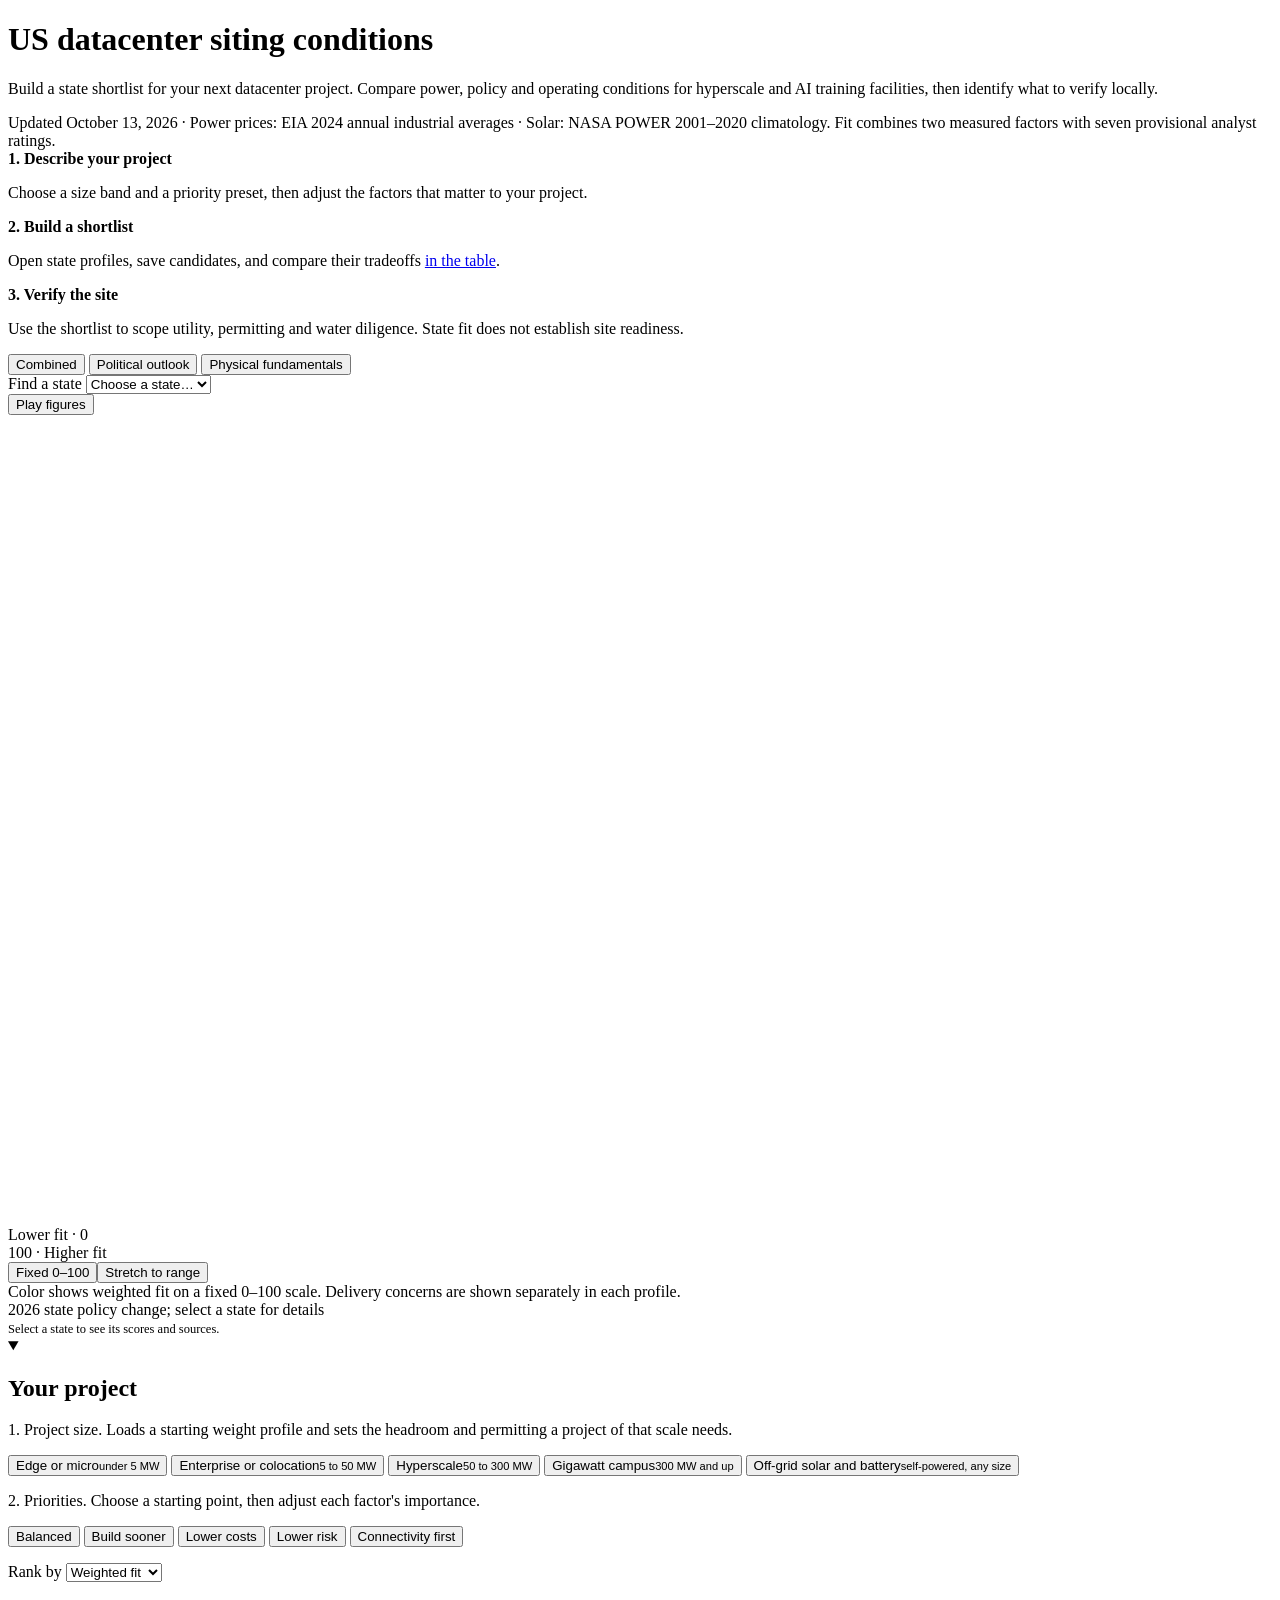
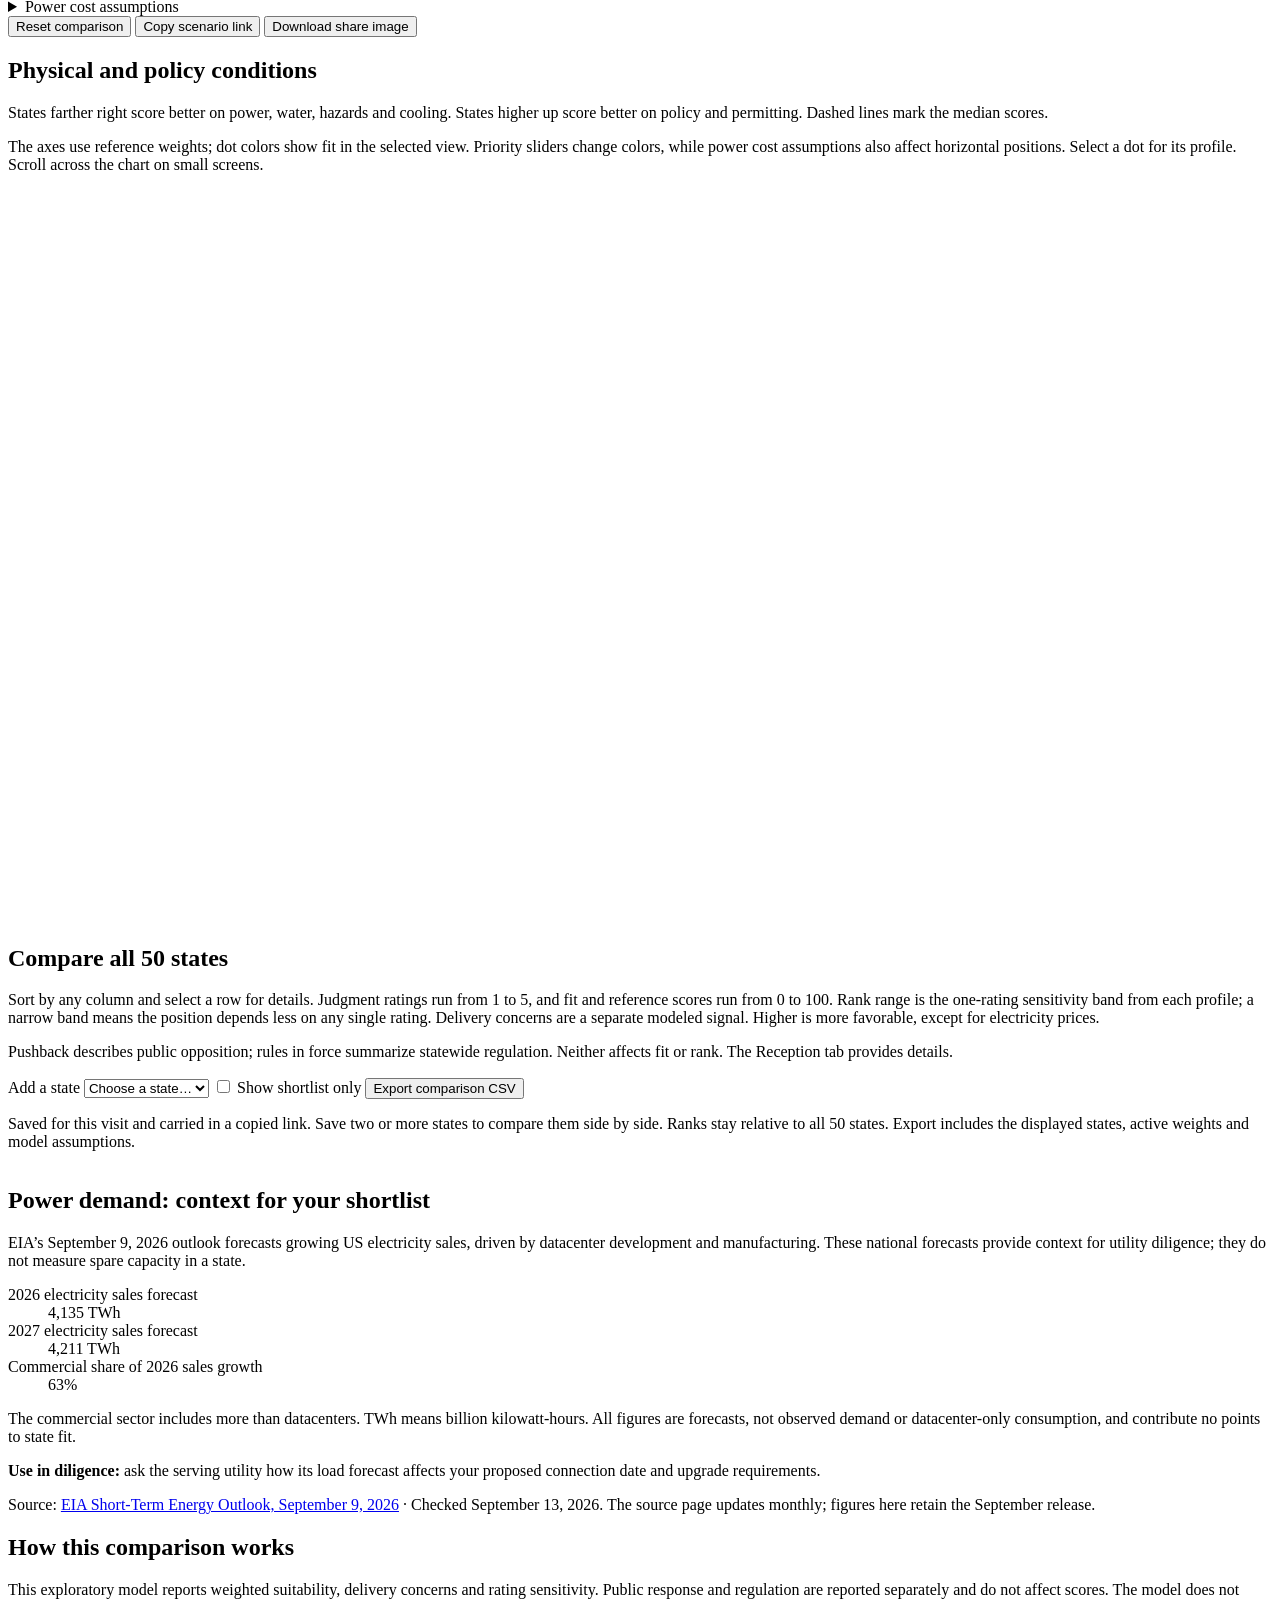
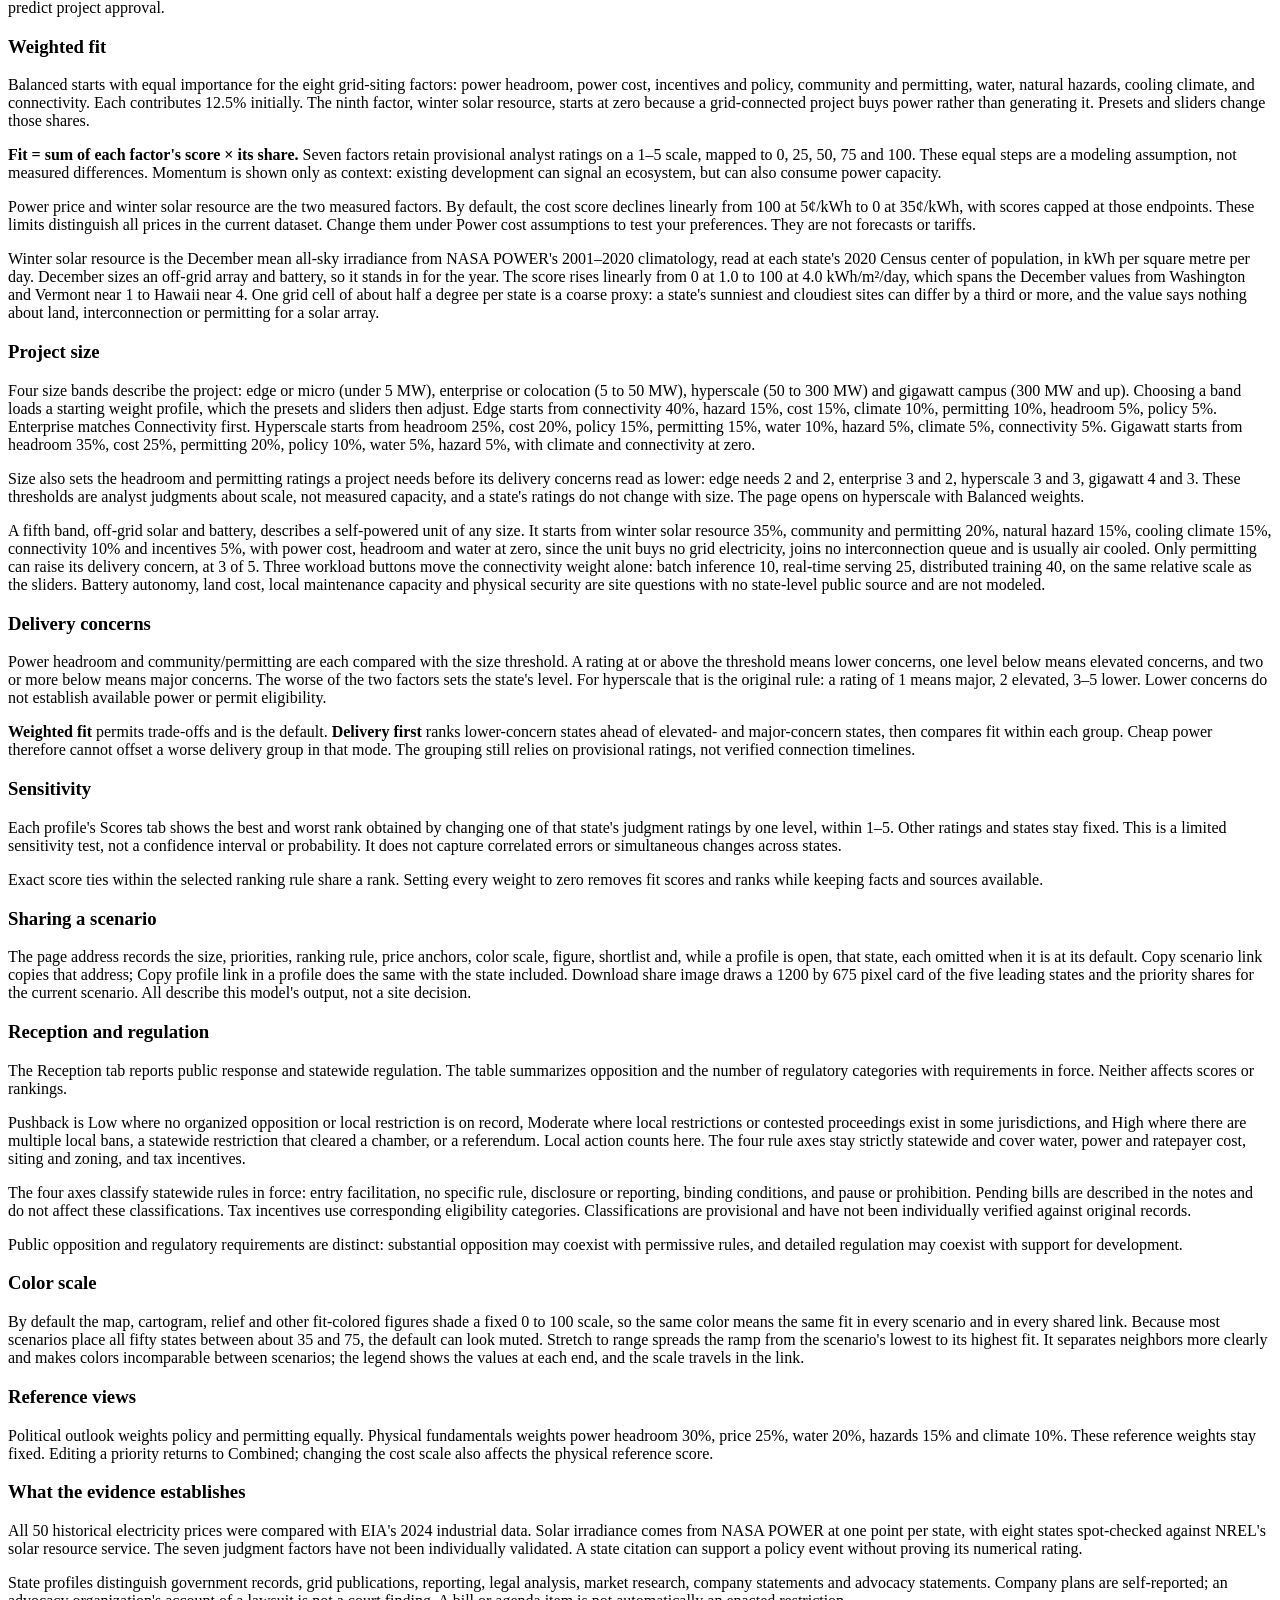
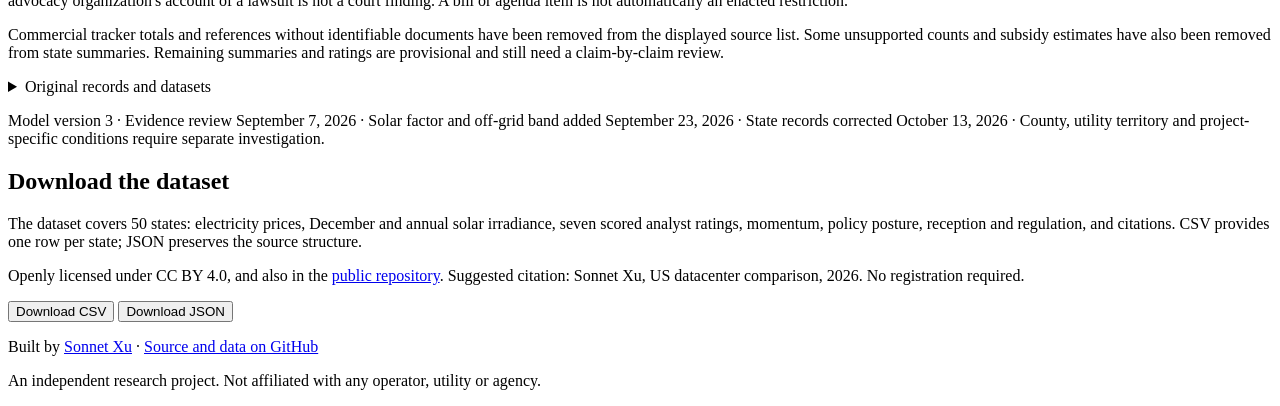
==== commit 4f60066b: "Version the social card URL so link previews refetch it X and other services cache link preview imag" ====
--- a/src/template.html
+++ b/src/template.html
@@ -3,6 +3,9 @@
 <head>
 <meta charset="utf-8">
 <meta name="viewport" content="width=device-width, initial-scale=1">
+<meta name="color-scheme" content="light dark">
+<meta name="theme-color" media="(prefers-color-scheme: light)" content="#F2F4F6">
+<meta name="theme-color" media="(prefers-color-scheme: dark)" content="#10151B">
 <title>US datacenter siting suitability, October 2026</title>
 <meta name="description" content="Compare hyperscale and AI datacenter siting conditions across 50 US states using one measured factor and seven provisional analyst ratings.">
 <link rel="canonical" href="https://sonnetx.github.io/datacenter-map/">
@@ -11,317 +14,39 @@
 <meta property="og:site_name" content="US datacenter siting suitability">
 <meta property="og:title" content="US datacenter siting conditions, 2026">
 <meta property="og:description" content="Compare 50 states using adjustable weights for power, policy, water and permitting. Ratings are provisional.">
-<meta property="og:image" content="https://sonnetx.github.io/datacenter-map/assets/social-card.png">
+<meta property="og:image" content="https://sonnetx.github.io/datacenter-map/assets/social-card.png?v=2026-10-13">
 <meta property="og:image:width" content="3200">
 <meta property="og:image:height" content="1800">
 <meta property="og:image:alt" content="Choropleth map of the 50 US states shaded by datacenter siting fit, with twelve states hatched to mark a 2026 policy change.">
 <meta name="twitter:card" content="summary_large_image">
 <meta name="twitter:title" content="US datacenter siting conditions, 2026">
 <meta name="twitter:description" content="Compare 50 states using adjustable weights for power, policy, water and permitting. Ratings are provisional.">
-<meta name="twitter:image" content="https://sonnetx.github.io/datacenter-map/assets/social-card.png">
+<meta name="twitter:image" content="https://sonnetx.github.io/datacenter-map/assets/social-card.png?v=2026-10-13">
 <meta name="twitter:image:alt" content="Choropleth map of the 50 US states shaded by datacenter siting fit, with twelve states hatched to mark a 2026 policy change.">
+<script type="application/ld+json">
+{
+  "@context": "https://schema.org",
+  "@type": "Dataset",
+  "name": "US datacenter siting conditions, 2026",
+  "description": "State-level records for the 50 US states: EIA 2024 industrial electricity prices, NASA POWER December and annual solar irradiance, seven provisional analyst ratings on siting factors, 2026 policy posture, public reception, statewide rules in force and citations.",
+  "url": "https://sonnetx.github.io/datacenter-map/",
+  "sameAs": "https://github.com/sonnetx/datacenter-map",
+  "license": "https://creativecommons.org/licenses/by/4.0/",
+  "isAccessibleForFree": true,
+  "creator": {"@type": "Person", "name": "Sonnet Xu", "url": "https://sonnetx.github.io/"},
+  "temporalCoverage": "2024/2026",
+  "spatialCoverage": {"@type": "Place", "name": "United States"},
+  "keywords": ["datacenter", "data center", "siting", "electricity prices", "solar irradiance", "state policy", "United States"],
+  "distribution": [
+    {"@type": "DataDownload", "encodingFormat": "application/json", "contentUrl": "https://github.com/sonnetx/datacenter-map/blob/main/data/states.json"},
+    {"@type": "DataDownload", "encodingFormat": "text/csv", "contentUrl": "https://sonnetx.github.io/datacenter-map/#dataset"}
+  ]
+}
+</script>
 <link rel="preconnect" href="https://fonts.googleapis.com">
 <link href="https://fonts.googleapis.com/css2?family=IBM+Plex+Sans:wght@300;400;500;600&display=swap" rel="stylesheet">
 <style>
-  :root{
-    --bg:#F2F4F6; --panel:#FFFFFF; --ink:#18212B; --muted:#5C6773; --rule:#D3DAE1; --rule-soft:#E6EAEE;
-    --warn:#B5432A; --focus:#2456A6;
-    --c0:#00204C; --c1:#31446B; --c2:#666970; --c3:#958F78; --c4:#C4B56C; --c5:#FFEA46;
-    /* shared spacing and text measure */
-    --s1:4px; --s2:8px; --s3:12px; --s4:16px; --s5:20px; --s6:24px; --s8:32px; --s10:40px;
-    --pad-y:20px; --pad-x:20px;   /* shared card inset */
-    --measure:660px;              /* reading width for detailed explanations */
-  }
-  *{box-sizing:border-box}
-  html,body{margin:0;background:var(--bg);color:var(--ink);font-family:"IBM Plex Sans",system-ui,-apple-system,"Segoe UI",Roboto,sans-serif;font-size:15px;line-height:1.5}
-  a{color:var(--focus)}
-  button{font:inherit}
-  summary{cursor:pointer}
-  summary:focus-visible{outline:2px solid var(--focus);outline-offset:4px}
-  .wrap{max-width:1240px;margin:0 auto;padding:var(--s8) var(--s6) 56px}
-  header h1{font-weight:300;font-size:clamp(28px,3.6vw,40px);line-height:1.14;letter-spacing:-0.01em;margin:0 0 var(--s4)}
-  header p.lede{margin:0;color:var(--muted)}
-  header .asof{margin-top:var(--s3);font-size:13px;line-height:1.55;color:var(--muted)}
-  .grid{display:grid;grid-template-columns:minmax(0,1fr) 300px;gap:var(--s6);margin-top:var(--s6);align-items:start}
-  .grid>.col{min-width:0}
-  .grid>aside{position:sticky;top:var(--s4);max-height:calc(100dvh - 32px);overflow-y:auto}
-  @media (max-width:900px){.grid{grid-template-columns:1fr;gap:var(--s3)}.grid>aside{order:-1;position:static;max-height:none}}
-  .mapcard{background:var(--panel);border:1px solid var(--rule);border-radius:6px;padding:var(--pad-y) var(--pad-x);position:relative}
-  svg.map{width:100%;height:auto;max-height:64vh;display:block}
-  .map-tools{display:flex;align-items:center;justify-content:space-between;gap:var(--s3);flex-wrap:wrap;margin-bottom:var(--s3)}
-  .map-tools .lens{margin:0}
-  .state-picker{display:flex;align-items:center;gap:var(--s2);font-size:13px;color:var(--muted)}
-  select{font:inherit;color:var(--ink);background:var(--panel);border:1px solid var(--rule);border-radius:4px;padding:8px;max-width:100%}
-  .candidates{display:flex;align-items:center;flex-wrap:wrap;gap:var(--s2);padding:var(--s3) 0;border-top:1px solid var(--rule-soft);font-size:12px;color:var(--muted)}
-  .candidate{font:inherit;border:1px solid var(--rule);background:var(--panel);border-radius:20px;padding:5px 9px;color:var(--ink);cursor:pointer}
-  .candidate[aria-pressed="true"]{border-color:var(--focus);background:#EEF2F6}
-  .candidate span{color:var(--muted);margin-left:5px;font-variant-numeric:tabular-nums}
-  button:focus-visible,select:focus-visible{outline:2px solid var(--focus);outline-offset:3px}
-  .state{stroke:#F2F4F6;stroke-width:0.9;cursor:pointer;transition:opacity .12s}
-  .state:hover,.state.selected{stroke:var(--ink);stroke-width:1.6}
-  .state:focus{outline:none;stroke:var(--focus);stroke-width:2}
-  .dim .state:not(.selected):not(:hover){opacity:.55}
-  .hatch{pointer-events:none}
-  .lens{display:flex;gap:var(--s2);flex-wrap:wrap;margin:0 0 var(--s3)}
-  .lens button{border:1px solid var(--rule);background:#fff;border-radius:4px;padding:5px 10px;font-size:13px;cursor:pointer;color:var(--ink)}
-  .lens button[aria-pressed="true"]{background:var(--ink);color:#fff;border-color:var(--ink)}
-  .lens button:focus-visible{outline:2px solid var(--focus);outline-offset:2px}
-  .scatter{background:var(--panel);border:1px solid var(--rule);border-radius:6px;padding:var(--pad-y) var(--pad-x);margin-top:var(--s6)}
-  .scatter h2{font-weight:600;font-size:15px;margin:0 0 var(--s1)}
-  .scatter p{margin:0 0 var(--s3);font-size:13.5px;color:var(--muted);max-width:var(--measure)}
-  .scatter svg{width:100%;height:auto;display:block}
-  .scatter .dot{cursor:pointer}
-  .scatter .dot:hover circle,.scatter .dot.selected circle{stroke:var(--ink);stroke-width:2}
-  .legend{display:grid;gap:var(--s2);margin:var(--s3) 0 0;font-size:13px;color:var(--muted)}
-  .legend .lgnote{font-size:12px;max-width:var(--measure)}
-  .ramp{width:180px;min-width:60px;height:10px;border-radius:2px;background:linear-gradient(90deg,var(--c0),var(--c1),var(--c2),var(--c3),var(--c4),var(--c5))}
-  .legend .key{display:flex;align-items:center;gap:8px}
-  .swatch{width:18px;height:12px;flex:none;border:1px solid var(--rule);background:#C4B56C repeating-linear-gradient(45deg,#B5432A 0 1.5px,transparent 1.5px 6px)}
-  .tip{position:absolute;pointer-events:none;background:var(--ink);color:#fff;padding:8px 10px;border-radius:4px;font-size:13px;line-height:1.35;max-width:240px;display:none;z-index:5}
-  .tip b{font-weight:600}
-  .tip .sc{font-size:20px;font-weight:300;display:block;margin:2px 0 2px}
-  .tip .small{opacity:.8}
-  aside .card{background:var(--panel);border:1px solid var(--rule);border-radius:6px;padding:var(--pad-y) var(--pad-x)}
-  aside h2{font-size:15px;font-weight:600;margin:0;display:inline}
-  /* on desktop the panel is always open and the summary is just a heading */
-  #wpanel>summary{list-style:none;cursor:default}
-  #wpanel>summary::-webkit-details-marker{display:none}
-  @media (max-width:900px){
-    #wpanel>summary{cursor:pointer;display:flex;justify-content:space-between;align-items:center;gap:var(--s2)}
-    #wpanel>summary::after{content:"Show";font-size:13px;color:var(--focus)}
-    #wpanel[open]>summary::after{content:"Hide"}
-    #wpanel>summary:focus-visible{outline:2px solid var(--focus);outline-offset:2px}
-  }
-  aside p.hint{margin:var(--s2) 0 var(--s3);font-size:13px;color:var(--muted)}
-  .view-note{margin:0 0 var(--s4);padding:var(--s2) var(--s3);background:var(--bg);border-radius:4px;font-size:12.5px;color:var(--muted)}
-  .presets{display:flex;gap:6px;flex-wrap:wrap;margin-bottom:var(--s4)}
-  .presets button{border:1px solid var(--rule);background:#fff;border-radius:4px;padding:5px 9px;font-size:13px;cursor:pointer;color:var(--ink)}
-  .presets button[aria-pressed="true"]{background:var(--ink);color:#fff;border-color:var(--ink)}
-  .presets button:focus-visible{outline:2px solid var(--focus);outline-offset:2px}
-  /* Project size: one of four bands. Each button carries its MW range so the
-     band reads as a scale, not a brand of customer. */
-  .sizes{display:grid;grid-template-columns:1fr 1fr;gap:6px;margin-bottom:var(--s2)}
-  .sizes button{border:1px solid var(--rule);background:#fff;border-radius:4px;padding:6px 9px;font-size:13px;line-height:1.3;cursor:pointer;color:var(--ink);text-align:left;display:grid;gap:1px;min-width:0}
-  .sizes button small{font-size:11px;color:var(--muted)}
-  .sizes button[aria-pressed="true"]{background:var(--ink);color:#fff;border-color:var(--ink)}
-  .sizes button[aria-pressed="true"] small{color:#D3DAE1}
-  .sizes button:focus-visible{outline:2px solid var(--focus);outline-offset:2px}
-  .sizes button[data-z="solar"]{grid-column:1/-1}
-  .workload{margin:0 0 var(--s3)}
-  .workload[hidden]{display:none}
-  .workload button{font-size:12px;padding:4px 8px}
-  .model-actions{display:flex;flex-wrap:wrap;gap:0 var(--s4);align-items:center}
-  .model-actions .reset-btn:disabled{color:var(--muted);cursor:default}
-  /* Top and bottom five: a compact tier list under the figure legend. */
-  .tiers{display:grid;grid-template-columns:1fr 1fr;gap:var(--s2) var(--s4);border-top:1px solid var(--rule-soft);margin-top:var(--s3);padding-top:var(--s3);font-size:12.5px;min-width:0}
-  .tiers .tiers-head,.tiers .fine{grid-column:1/-1;margin:0;font-size:12px;color:var(--muted)}
-  .tiers .tiers-head{font-weight:600;color:var(--ink)}
-  .tiers h3{margin:0 0 var(--s1);font-size:12.5px;color:var(--muted);font-weight:600}
-  .tiers ol{margin:0;padding-left:1.8em}
-  .tiers li{color:var(--muted);font-variant-numeric:tabular-nums}
-  .tiers .tier-item{font:inherit;background:none;border:0;padding:2px 0;color:var(--ink);cursor:pointer;display:flex;gap:6px;width:100%;text-align:left;overflow-wrap:anywhere}
-  .tiers .tier-item:hover{color:var(--focus)}
-  .tiers .tier-item span{margin-left:auto;color:var(--muted);font-variant-numeric:tabular-nums}
-  @media (max-width:420px){.tiers{grid-template-columns:1fr}}
-  .w{display:grid;grid-template-columns:minmax(0,1fr) 42px;gap:4px var(--s2);align-items:center;margin:var(--s3) 0}
-  .w label{font-size:13.5px;display:block}
-  .w .sub{position:absolute;width:1px;height:1px;overflow:hidden;clip-path:inset(50%)}
-  .w input[type=range]{grid-column:1/2;width:100%;accent-color:var(--ink);margin:2px 0 0}
-  .w .val{grid-column:2/3;grid-row:1/3;text-align:right;font-variant-numeric:tabular-nums;font-weight:500}
-  .total{font-size:12px;color:var(--muted);margin-top:var(--s3)}
-  .detail{background:var(--panel);border:1px solid var(--rule);border-radius:6px;padding:var(--pad-y) var(--pad-x);margin-top:var(--s6)}
-  .drawer{position:fixed;inset:0 0 0 auto;margin:0;border:0;border-left:1px solid var(--rule);width:min(540px,100%);max-width:100%;height:100dvh;max-height:100dvh;padding:0;background:var(--panel);color:var(--ink);box-shadow:-12px 0 40px #18212b20}
-  .drawer::backdrop{background:#18212b38}
-  body:has(.drawer[open]){overflow:hidden}
-  .drawer-head{position:sticky;top:0;background:var(--panel);z-index:2;border-bottom:1px solid var(--rule);padding:var(--s4) var(--s5)}
-  .drawer-toolbar{display:flex;align-items:center;justify-content:space-between;gap:var(--s3)}
-  .drawer-toolbar p{margin:0;font-weight:600;font-size:14px}
-  .close-btn{font:inherit;background:var(--bg);border:1px solid var(--rule);border-radius:4px;padding:7px 12px;cursor:pointer;color:var(--ink)}
-  .profile-picker{display:flex;align-items:center;gap:var(--s3);margin-top:var(--s3);font-size:13px;color:var(--muted)}
-  .profile-picker select{flex:1;min-width:0}
-  /* Four single-word tabs cannot shrink below their longest word, so they are
-     tightened on narrow screens and the strip scrolls if a font still overruns
-     it. Without that the whole dialog scrolls sideways at 320px. */
-  .profile-tabs{display:flex;gap:var(--s2);margin-top:var(--s4);overflow-x:auto;scrollbar-width:none}
-  .profile-tabs::-webkit-scrollbar{display:none}
-  .profile-tabs button{flex:1 1 auto;white-space:nowrap;border:0;border-bottom:2px solid transparent;background:transparent;color:var(--muted);font:inherit;font-size:13px;padding:8px;cursor:pointer}
-  @media (max-width:420px){
-    .profile-tabs{gap:var(--s1)}
-    .profile-tabs button{font-size:12px;padding:8px 2px}
-  }
-  .profile-tabs button[aria-selected="true"]{border-bottom-color:var(--focus);color:var(--focus);font-weight:600}
-  .drawer .detail{margin:0;border:0;border-radius:0;padding:var(--s5)}
-  .drawer h3{font-size:14px;margin:var(--s5) 0 var(--s2)}
-  .drawer .bars{grid-template-columns:1fr}
-  .evidence-note{font-size:12.5px;color:var(--muted);background:var(--bg);padding:var(--s3);border-radius:4px;margin:var(--s4) 0}
-  .fact{padding:var(--s4) 0;border-top:1px solid var(--rule-soft);border-bottom:1px solid var(--rule-soft);margin:var(--s4) 0}
-  .fact p{margin:0;font-size:13px}.fact strong{display:block;font-size:23px;font-weight:500;margin:var(--s1) 0}.fact a{font-size:12px}
-  .source-list{list-style:none;padding:0;margin:0}
-  .source-list li{padding:var(--s3) 0;border-bottom:1px solid var(--rule-soft);font-size:13px;overflow-wrap:anywhere}
-  .source-type{display:block;font-size:11px;font-weight:600;color:var(--muted);margin-bottom:var(--s1);text-transform:uppercase;letter-spacing:.035em}
-  .source-list p{margin:var(--s1) 0 0;color:var(--muted);font-size:12px}
-  .source-list .checked{font-size:11px}
-  .factor-kind{display:block;color:var(--muted);font-size:11px;font-weight:400;margin-top:3px}
-  .drawer [hidden]{display:none}
-  .source-principles{background:var(--panel);padding:var(--s4);border:1px solid var(--rule);border-radius:4px}
-  .ranking-control{display:flex;align-items:center;justify-content:space-between;gap:var(--s2);font-size:13px}
-  .ranking-control select{min-width:0}
-  .reset-btn{font:inherit;font-size:12px;color:var(--focus);border:0;background:transparent;padding:8px 0;cursor:pointer}
-  .model-hint{font-size:12px;color:var(--muted);margin:var(--s2) 0 var(--s4)}
-  .scale-options{border-top:1px solid var(--rule);padding-top:var(--s3);font-size:12px;color:var(--muted)}
-  .scale-options label{display:flex;justify-content:space-between;align-items:center;gap:var(--s2);margin:var(--s2) 0}
-  .scale-options input{width:65px;font:inherit;border:1px solid var(--rule);padding:5px;border-radius:3px}
-  #price-error{color:var(--warn)}
-  .delivery-status{padding:var(--s3);border-left:3px solid var(--muted);background:var(--bg);margin:var(--s4) 0;font-size:13px}
-  .delivery-status[data-tier="1"],.delivery-status[data-tier="2"]{border-left-color:var(--warn)}
-  .delivery-status p{font-size:12px;color:var(--muted);margin:var(--s1) 0 0}
-  .sensitivity{font-size:12.5px;color:var(--muted);margin:var(--s3) 0}
-  .detail .top{display:flex;justify-content:space-between;gap:var(--s4);align-items:flex-start;flex-wrap:wrap}
-  .detail .top>div:first-child{min-width:0;flex:1}
-  .detail .score{flex:none}
-  .detail h2{font-weight:300;font-size:28px;margin:0;line-height:1.2}
-  .detail .rank{color:var(--muted);font-size:14px;max-width:var(--measure);margin-top:var(--s1)}
-  .detail .score{font-size:40px;font-weight:300;line-height:1;font-variant-numeric:tabular-nums}
-  .detail .score small{font-size:14px;color:var(--muted);font-weight:400;margin-left:4px}
-  .chip{display:inline-block;border:1px solid var(--warn);color:var(--warn);border-radius:3px;padding:2px 7px;font-size:12.5px;margin-top:var(--s2)}
-  .detail .meta{display:flex;flex-wrap:wrap;gap:var(--s1) var(--s4);margin:var(--s3) 0 0;font-size:13px;color:var(--muted)}
-  .breakdown-hint{font-size:12.5px;color:var(--muted);margin:var(--s4) 0 var(--s2)}
-  /* Reception and regulation. Deliberately unlike the score bars: nothing here
-     is weighted or ranked, so it should not read as another set of points. */
-  .reception{display:flex;align-items:baseline;gap:var(--s3);flex-wrap:wrap;padding:var(--s3);background:var(--bg);border-left:3px solid var(--muted);margin:var(--s3) 0 var(--s4)}
-  .reception[data-level="High"]{border-left-color:var(--warn)}
-  .reception b{font-size:15px;font-weight:500}
-  .reception span{font-size:12.5px;color:var(--muted)}
-  .axes{list-style:none;margin:0;padding:0;display:grid;gap:var(--s1)}
-  .axes li{display:grid;grid-template-columns:minmax(0,7.5rem) auto minmax(0,1fr);align-items:center;gap:var(--s3);font-size:13px;padding:var(--s2) 0;border-bottom:1px solid var(--rule-soft)}
-  .axes li:last-child{border-bottom:0}
-  .axes .axis-name{color:var(--muted)}
-  .axes .axis-state{overflow-wrap:anywhere}
-  /* Four ticks, filled up to the friction level, so the axes stay comparable
-     at a glance without implying a measured quantity. */
-  .ticks{display:flex;gap:3px}
-  .ticks i{width:12px;height:6px;border-radius:1px;background:var(--rule-soft)}
-  .ticks i.on{background:var(--muted)}
-  .ticks i.on.hot{background:var(--warn)}
-  .ticks i.eased{background:var(--focus)}
-  @media (max-width:420px){.axes li{grid-template-columns:1fr auto;gap:var(--s1) var(--s3)}.axes .axis-state{grid-column:1/-1}}
-  .bars{display:grid;grid-template-columns:repeat(auto-fit,minmax(min(100%,280px),1fr));gap:var(--s4) var(--s8);margin:0 0 var(--s5)}
-  .bar{display:grid;grid-template-columns:minmax(0,1fr) auto;align-items:center;gap:var(--s2) var(--s3);font-size:13px;min-width:0}
-  .bar .label{line-height:1.35}
-  .bar .c{text-align:right;font-size:12px;color:var(--muted);font-variant-numeric:tabular-nums;white-space:nowrap}
-  .bar.off{opacity:.5}
-  .bar .track{grid-column:1;height:8px;background:var(--rule-soft);border-radius:2px;overflow:hidden}
-  .bar .fill{height:100%;background:var(--ink)}
-  .bar .n{text-align:right;font-size:12px;font-variant-numeric:tabular-nums;color:var(--muted)}
-  .detail p.note{margin:var(--s3) 0 0;max-width:var(--measure)}
-  .detail .srcs{margin:var(--s4) 0 0;padding-top:var(--s3);border-top:1px solid var(--rule-soft);max-width:var(--measure);font-size:12.5px;color:var(--muted);line-height:1.6}
-  .srcs summary{color:var(--focus);font-weight:500}
-  .srcs ul{padding-left:var(--s5);margin:var(--s2) 0 0}
-  .srcs li{margin:var(--s1) 0;overflow-wrap:anywhere}
-  .demand-stats{display:grid;grid-template-columns:repeat(3,minmax(0,1fr));gap:16px;margin:20px 0}
-  .demand-stats dt{font-size:13px;color:var(--muted)}.demand-stats dd{font-size:28px;margin:4px 0 0;font-variant-numeric:tabular-nums}
-  @media(max-width:600px){.demand-stats{grid-template-columns:1fr}}
-  .workflow{display:grid;grid-template-columns:repeat(3,minmax(0,1fr));gap:20px;margin-top:24px;padding:20px;background:var(--panel);border:1px solid var(--rule);border-radius:6px}
-  .workflow b{font-size:14px}.workflow p{font-size:13px;color:var(--muted);margin:6px 0 0}
-  .shortlist-tools{display:flex;flex-wrap:wrap;align-items:center;gap:12px;padding:16px;background:var(--panel);border:1px solid var(--rule);border-radius:6px}
-  .shortlist-tools label{font-size:13px}.shortlist-tools p{width:100%;margin:0;font-size:12px;color:var(--muted)}
-  #shortlist-chips{display:flex;flex-wrap:wrap;gap:8px;width:100%}#shortlist-chips:empty{display:none}
-  .shortlist-tools+.tablecard{margin-top:12px}
-  @media(max-width:600px){.workflow{grid-template-columns:1fr;gap:12px}}
-  .table-intro{margin:var(--s6) 0 var(--s3)}
-  .table-intro h2{font-size:17px;margin:0 0 var(--s1)}
-  .table-intro p{font-size:13px;color:var(--muted);margin:0;max-width:var(--measure)}
-  .table-intro+.tablecard{margin-top:0}
-  .tablecard{background:var(--panel);border:1px solid var(--rule);border-radius:6px;padding:var(--s2) 0 0;margin-top:var(--s6);overflow-x:auto}
-  table{width:100%;border-collapse:collapse;font-size:13.5px;font-variant-numeric:tabular-nums}
-  th,td{padding:7px 10px;text-align:right;border-bottom:1px solid var(--rule-soft);white-space:nowrap}
-  td:first-child{padding-left:var(--pad-x)}
-  td:last-child{padding-right:var(--pad-x)}
-  th{font-weight:500;color:var(--muted);user-select:none;position:sticky;top:0;background:var(--panel);padding:0}
-  th .sortbtn{width:100%;border:0;background:none;color:inherit;font:inherit;font-weight:500;cursor:pointer;padding:7px 10px;text-align:inherit}
-  th:first-child .sortbtn{padding-left:var(--pad-x)}
-  th:last-child .sortbtn{padding-right:var(--pad-x)}
-  th .sortbtn:hover{color:var(--ink)}
-  th .sortbtn:focus-visible{outline:2px solid var(--focus);outline-offset:-2px}
-  th.sorted{color:var(--ink)}
-  th.sorted .sortbtn::after{content:" ▾";font-size:11px}
-  th.sorted.asc .sortbtn::after{content:" ▴"}
-  tbody tr:focus-visible{outline:2px solid var(--focus);outline-offset:-2px}
-  td:nth-child(2),th:nth-child(2){text-align:left}
-  td:first-child,th:first-child{text-align:right;color:var(--muted);width:36px}
-  tbody tr{cursor:pointer}
-  tbody tr:hover{background:#F6F8FA}
-  tbody tr.selected{background:#EEF2F6}
-  td.tot{font-weight:600}
-  td .flag{display:inline-block;width:8px;height:8px;border-radius:1px;background:var(--warn);margin-left:6px;vertical-align:middle}
-  /* A shared reading column for methodology, downloads and attribution. */
-  .meth,.datapack,.site-foot{max-width:760px;margin-left:auto;margin-right:auto}
-  .meth,.datapack{margin-top:var(--s10);padding-top:var(--s6);border-top:1px solid var(--rule);font-size:14px;line-height:1.65}
-  .meth h2,.datapack h2{font-weight:600;font-size:20px;line-height:1.3;margin:0 0 var(--s4)}
-  .meth h3{font-weight:600;font-size:15px;line-height:1.4;margin:var(--s8) 0 var(--s2)}
-  .meth p,.datapack p{margin:0 0 var(--s3);color:#2B3540}
-  .meth b{font-weight:500}
-  .meth .source-principles{background:none;padding:0;border:0;border-radius:0}
-  .meth .sources{margin:var(--s6) 0;padding:var(--s4) 0;border-top:1px solid var(--rule);border-bottom:1px solid var(--rule)}
-  .meth .sources>summary{font-size:14px;font-weight:500;color:var(--focus)}
-  .meth .src{padding-left:var(--s5);margin:var(--s4) 0 0}
-  .meth .src li{padding-left:var(--s1);margin:0 0 var(--s3);font-size:13px;overflow-wrap:anywhere}
-  .meth .src li:last-child{margin-bottom:0}
-  .meth .method-note,.datapack .fine{font-size:12.5px;color:var(--muted)}
-  .dp-links{display:flex;gap:var(--s3);flex-wrap:wrap;margin:var(--s4) 0 0}
-  .dp-links button{font:inherit;background:var(--panel);color:var(--focus);border:1px solid var(--rule);border-radius:4px;padding:8px 14px;cursor:pointer}
-  .site-foot{margin-top:var(--s10);margin-bottom:var(--s6);padding-top:var(--s4);border-top:1px solid var(--rule);font-size:12.5px;line-height:1.6;color:var(--muted)}
-  .site-foot p{margin:0 0 var(--s2)}
-  /* --- revolving figures ---------------------------------------------
-     One frame, twelve encodings of the same fifty states. Each pane owns its
-     own horizontal overflow so a wide figure scrolls inside the card instead
-     of widening the page, and the tall grids scroll inside a capped frame so
-     the page does not grow twelve figures long. */
-  .viewbar{display:flex;align-items:flex-start;justify-content:space-between;gap:var(--s3);flex-wrap:wrap;margin:0 0 var(--s3)}
-  .viewbar .lens{margin:0;flex:1 1 420px;gap:5px}
-  .viewbar .lens button{padding:4px 9px;font-size:12.5px}
-  .rotate-btn{flex:none;font:inherit;font-size:12.5px;color:var(--muted);background:var(--bg);border:1px solid var(--rule);border-radius:4px;padding:5px 10px;cursor:pointer;display:flex;align-items:center;gap:6px}
-  .rotate-btn:hover{color:var(--ink)}
-  .rotate-btn:focus-visible{outline:2px solid var(--focus);outline-offset:2px}
-  .rotate-btn i{width:8px;height:8px;border-radius:50%;background:var(--rule);flex:none}
-  .rotate-btn[aria-pressed="true"] i{background:var(--focus);animation:pulse 4s ease-in-out infinite}
-  @keyframes pulse{0%,100%{opacity:1}50%{opacity:.25}}
-  .viewport{position:relative;min-height:300px}
-  .viewpane{overflow-x:auto}
-  .viewpane[hidden]{display:none}
-  .viewpane>svg{display:block;width:100%;height:auto}
-  .viewpane.tall{max-height:62vh;overflow-y:auto}
-  .viewpane.wide>svg{min-width:640px}
-  .figtitle{font-size:13px;font-weight:600;margin:0 0 2px}
-  .viewnote{margin:var(--s3) 0 0;font-size:12.5px;line-height:1.6;color:var(--muted);max-width:var(--measure)}
-  .viewnote b{font-weight:600;color:var(--ink)}
-  .viewnote .hides{display:block;margin-top:3px}
-  .viewpane text{font-family:inherit}
-  #legend-hatch[hidden],#legend-ramp[hidden]{display:none}
-  .rosecell{display:flex;flex-direction:column;align-items:center;gap:1px}
-  .rosecell>svg{width:100%;height:auto;cursor:pointer}
-  .rosecell span{font-size:9.5px;color:var(--muted);font-variant-numeric:tabular-nums}
-  .rosewrap{display:grid;gap:8px 6px;grid-template-columns:repeat(10,minmax(0,1fr));padding:2px}
-  .glyphwrap{display:grid;gap:14px 8px;grid-template-columns:repeat(8,minmax(0,1fr));padding:2px}
-  @media (max-width:600px){
-    .rosewrap{grid-template-columns:repeat(6,minmax(0,1fr))}
-    .glyphwrap{grid-template-columns:repeat(4,minmax(0,1fr))}
-  }
-  @media (max-width:600px){
-    .wrap{padding:var(--s6) var(--s4) var(--s8)}
-    :root{--pad-x:16px;--pad-y:16px}
-    .lens button,.presets button{min-height:40px}
-    .legend .key{gap:var(--s2);font-size:12px}
-    .legend>.key:first-child{display:grid;grid-template-columns:1fr 1fr}
-    .legend>.key:first-child .ramp{grid-column:1/-1;grid-row:1;width:100%}
-    .legend>.key:first-child span:last-child{text-align:right}
-    .detail .score{font-size:34px}
-    .detail .score small{display:block;margin:var(--s1) 0 0;text-align:right;font-size:12px}
-    .detail h2{font-size:26px}
-    .scatter{overflow-x:auto}
-    .scatter svg{min-width:560px}
-  }
-  @media (prefers-reduced-motion:reduce){*{transition:none!important}}
+__CSS__
 </style>
 </head>
 <body>
@@ -370,7 +95,8 @@
     <p class="viewnote" id="viewnote" aria-live="polite"></p>
     <div class="tip" id="tip"></div>
     <div class="legend">
-      <div class="key" id="legend-ramp"><span>Lower fit · 0</span><div class="ramp"></div><span>100 · Higher fit</span></div>
+      <div class="key" id="legend-ramp"><span id="ramp-lo">Lower fit · 0</span><div class="ramp"></div><span id="ramp-hi">100 · Higher fit</span>
+        <div class="scale-toggle" id="scale-toggle" role="group" aria-label="Color scale"><button type="button" data-k="fixed" aria-pressed="true">Fixed 0–100</button><button type="button" data-k="stretch" aria-pressed="false">Stretch to range</button></div></div>
       <div class="lgnote" id="legend-rampnote">Color shows weighted fit on a fixed 0–100 scale. Delivery concerns are shown separately in each profile.</div>
       <div class="key" id="legend-hatch"><div class="swatch"></div><span>2026 state policy change; select a state for details</span></div>
       <div class="key"><span id="hint" style="font-size:12.5px">Select a state to see its scores and sources.</span></div>
@@ -432,6 +158,12 @@
   <div class="drawer-head">
     <div class="drawer-toolbar"><p id="profile-title">State profile</p><form method="dialog"><button class="close-btn" aria-label="Close state profile" autofocus>Close ×</button></form></div>
     <label class="profile-picker" for="profile-state">State <select id="profile-state"></select></label>
+    <div class="profile-nav">
+      <button type="button" class="nav-btn" id="profile-prev"><b>‹</b><span></span></button>
+      <button type="button" class="nav-btn" id="profile-next"><span></span><b>›</b></button>
+      <button type="button" class="reset-btn" id="profile-link">Copy profile link</button>
+    </div>
+    <p class="model-hint profile-link-status" id="profile-link-status" role="status"></p>
     <div class="profile-tabs" role="tablist" aria-label="State profile sections">
       <button id="tab-overview" role="tab" data-panel="overview" aria-selected="true" aria-controls="panel-overview">Overview</button>
       <button id="tab-scores" role="tab" data-panel="scores" aria-selected="false" aria-controls="panel-scores" tabindex="-1">Scores</button>
@@ -451,7 +183,7 @@
 
 <div class="table-intro" id="comparison">
   <h2>Compare all 50 states</h2>
-  <p>Sort by any column and select a row for details. Judgment ratings run from 1 to 5, and fit and reference scores run from 0 to 100. Delivery concerns are a separate modeled signal. Higher is more favorable, except for electricity prices.</p>
+  <p>Sort by any column and select a row for details. Judgment ratings run from 1 to 5, and fit and reference scores run from 0 to 100. Rank range is the one-rating sensitivity band from each profile; a narrow band means the position depends less on any single rating. Delivery concerns are a separate modeled signal. Higher is more favorable, except for electricity prices.</p>
   <p>Pushback describes public opposition; rules in force summarize statewide regulation. Neither affects fit or rank. The Reception tab provides details.</p>
 </div>
 <div class="shortlist-tools">
@@ -460,8 +192,9 @@
   <button type="button" class="close-btn" id="export-comparison">Export comparison CSV</button>
   <p id="shortlist-status" role="status"></p>
   <div id="shortlist-chips" aria-label="Saved states"></div>
-  <p>Saved for this visit. Ranks stay relative to all 50 states. Export includes the displayed states, active weights and model assumptions.</p>
-</div>
+  <p>Saved for this visit and carried in a copied link. Save two or more states to compare them side by side. Ranks stay relative to all 50 states. Export includes the displayed states, active weights and model assumptions.</p>
+</div>
+<section class="compare" id="compare" aria-label="Shortlist side by side" hidden></section>
 <div class="tablecard">
   <table id="tbl">
     <thead><tr id="thead"></tr></thead>
@@ -501,12 +234,14 @@
   <p>Each profile's Scores tab shows the best and worst rank obtained by changing one of that state's judgment ratings by one level, within 1–5. Other ratings and states stay fixed. This is a limited sensitivity test, not a confidence interval or probability. It does not capture correlated errors or simultaneous changes across states.</p>
   <p>Exact score ties within the selected ranking rule share a rank. Setting every weight to zero removes fit scores and ranks while keeping facts and sources available.</p>
   <h3>Sharing a scenario</h3>
-  <p>The page address records the size, priorities, ranking rule, price anchors, figure and shortlist, each omitted when it is at its default. Copy scenario link copies that address. Download share image draws a 1200 by 675 pixel card of the five leading states and the priority shares for the current scenario. Both describe this model's output, not a site decision.</p>
+  <p>The page address records the size, priorities, ranking rule, price anchors, color scale, figure, shortlist and, while a profile is open, that state, each omitted when it is at its default. Copy scenario link copies that address; Copy profile link in a profile does the same with the state included. Download share image draws a 1200 by 675 pixel card of the five leading states and the priority shares for the current scenario. All describe this model's output, not a site decision.</p>
   <h3>Reception and regulation</h3>
   <p>The Reception tab reports public response and statewide regulation. The table summarizes opposition and the number of regulatory categories with requirements in force. Neither affects scores or rankings.</p>
   <p>Pushback is Low where no organized opposition or local restriction is on record, Moderate where local restrictions or contested proceedings exist in some jurisdictions, and High where there are multiple local bans, a statewide restriction that cleared a chamber, or a referendum. Local action counts here. The four rule axes stay strictly statewide and cover water, power and ratepayer cost, siting and zoning, and tax incentives.</p>
   <p>The four axes classify statewide rules in force: entry facilitation, no specific rule, disclosure or reporting, binding conditions, and pause or prohibition. Pending bills are described in the notes and do not affect these classifications. Tax incentives use corresponding eligibility categories. Classifications are provisional and have not been individually verified against original records.</p>
   <p>Public opposition and regulatory requirements are distinct: substantial opposition may coexist with permissive rules, and detailed regulation may coexist with support for development.</p>
+  <h3>Color scale</h3>
+  <p>By default the map, cartogram, relief and other fit-colored figures shade a fixed 0 to 100 scale, so the same color means the same fit in every scenario and in every shared link. Because most scenarios place all fifty states between about 35 and 75, the default can look muted. Stretch to range spreads the ramp from the scenario's lowest to its highest fit. It separates neighbors more clearly and makes colors incomparable between scenarios; the legend shows the values at each end, and the scale travels in the link.</p>
   <h3>Reference views</h3>
   <p>Political outlook weights policy and permitting equally. Physical fundamentals weights power headroom 30%, price 25%, water 20%, hazards 15% and climate 10%. These reference weights stay fixed. Editing a priority returns to Combined; changing the cost scale also affects the physical reference score.</p>
   <div class="source-principles">
@@ -555,1480 +290,10 @@
 <script>
 const TOPO = __TOPO__;
 const STATES = __STATES__;
-
-const FACTORS = [
-  {k:"pw", name:"Power headroom", sub:"queue length, utility receptivity, 2026 pauses"},
-  {k:"p",  name:"Power cost", sub:"EIA 2024 industrial ¢/kWh"},
-  {k:"po", name:"Incentives and policy", sub:"exemption status, statewide actions"},
-  {k:"op", name:"Community and permitting", sub:"local moratoriums, site rejections"},
-  {k:"w",  name:"Water", sub:"basin stress, drought, scarcity rules"},
-  {k:"h",  name:"Natural hazard", sub:"hurricane, tornado, seismic, wildfire"},
-  {k:"c",  name:"Climate for cooling", sub:"cooling degree days, humidity"},
-  {k:"x",  name:"Connectivity and ecosystem", sub:"fiber, existing market, labor"},
-  {k:"sr", name:"Winter solar resource", sub:"December mean irradiance, NASA POWER 2001-2020"}
-];
-// Versioned, explicit assumptions. No inferred delivery dates or probability scores.
-// Version 3 adds the measured winter solar factor. Every grid-connected preset
-// and band weights it at zero, so version 2 output is unchanged unless a
-// reader raises it or chooses the off-grid band.
-const MODEL_VERSION = "3";
-// The two measured factors. Their anchors are preferences on a measured scale;
-// the other seven factors are 1-to-5 analyst ratings.
-const MEASURED = new Set(["p","sr"]);
-const SOLAR_SCALE = {low:1.0, high:4.0}; // December kWh per square metre per day; 0 and 100 points
-const LENSES = {
-  politics: {pw:0,p:0,po:50,op:50,w:0,h:0,c:0,x:0,sr:0},
-  physical: {pw:30,p:25,po:0,op:0,w:20,h:15,c:10,x:0,sr:0}
-};
-const PRESETS = {
-  balanced: {pw:10,p:10,po:10,op:10,w:10,h:10,c:10,x:10,sr:0},
-  ai:   {pw:30,p:20,po:10,op:15,w:10,h:5,c:5,x:5,sr:0},
-  cost: {pw:15,p:35,po:15,op:5,w:5,h:5,c:15,x:5,sr:0},
-  safe: {pw:15,p:10,po:15,op:15,w:15,h:20,c:5,x:5,sr:0},
-  colo: {pw:15,p:15,po:10,op:10,w:5,h:10,c:5,x:30,sr:0}
-};
-// Project size. Each band loads a starting weight profile and sets the
-// headroom and permitting ratings a project of that scale needs before its
-// delivery concerns read as lower. Hyperscale reproduces the version 2 rule
-// exactly (1 major, 2 elevated, 3 to 5 lower), so it is the default. The
-// off-grid band buys no grid power and joins no queue, so price and headroom
-// carry nothing and only permitting can raise a delivery concern.
-const SIZES = {
-  micro: {label:"Edge or micro", noun:"an edge or micro site", mw:"under 5 MW", floors:{pw:2,op:2}, weights:{pw:5,p:15,po:5,op:10,w:0,h:15,c:10,x:40,sr:0}},
-  colo:  {label:"Enterprise or colocation", noun:"an enterprise or colocation project", mw:"5 to 50 MW", floors:{pw:3,op:2}, weights:{pw:15,p:15,po:10,op:10,w:5,h:10,c:5,x:30,sr:0}},
-  hyper: {label:"Hyperscale", noun:"a hyperscale project", mw:"50 to 300 MW", floors:{pw:3,op:3}, weights:{pw:25,p:20,po:15,op:15,w:10,h:5,c:5,x:5,sr:0}},
-  gw:    {label:"Gigawatt campus", noun:"a gigawatt campus", mw:"300 MW and up", floors:{pw:4,op:3}, weights:{pw:35,p:25,po:10,op:20,w:5,h:5,c:0,x:0,sr:0}},
-  solar: {label:"Off-grid solar and battery", noun:"an off-grid solar and battery unit", mw:"self-powered, any size", floors:{pw:1,op:3}, weights:{pw:0,p:0,po:5,op:20,w:0,h:15,c:15,x:10,sr:35}}
-};
-// Workload variants for the off-grid band: only the connectivity weight moves.
-const WORKLOADS = {
-  batch: {label:"Batch inference", x:10},
-  realtime: {label:"Real-time serving", x:25},
-  training: {label:"Distributed training", x:40}
-};
-let size = "hyper";
-let weights = {...PRESETS.balanced};
-let view = "all", rankMode = "fit";
-let priceScale = {low:5,high:35};
-let selected = null, profilePanel = "overview";
-let sortKey = "rank", sortAsc = true;
-const shortlist = new Set();
-
-const NAME2ABBR = {}; STATES.forEach(s=>NAME2ABBR[s.n]=s.a);
-const BY = {}; STATES.forEach(s=>BY[s.a]=s);
-
-function sub(s,k){
-  if(k==="p"){ return Math.max(0,Math.min(1,(priceScale.high-s.p)/(priceScale.high-priceScale.low)))*100; }
-  if(k==="sr"){ return Math.max(0,Math.min(1,(s.sr-SOLAR_SCALE.low)/(SOLAR_SCALE.high-SOLAR_SCALE.low)))*100; }
-  return (s[k]-1)/4*100;
-}
-function totalWeight(W){ return Object.values(W).reduce((a,b)=>a+b,0); }
-// an unweighted factor contributes nothing even if its value is missing
-function lensScore(s,W){ const tw=totalWeight(W); if(tw<=0) return null; let t=0; FACTORS.forEach(f=>{const w=W[f.k]||0; if(w>0) t+=w*sub(s,f.k);}); return t/tw; }
-// share of the composite that a factor actually contributes, in points
-function contribution(s,k){ const W=activeWeights(), tw=totalWeight(W), w=W[k]||0; if(tw<=0||w<=0) return 0; return w*sub(s,k)/tw; }
-function hasWeights(){ return totalWeight(activeWeights())>0; }
-// A rating at or above the size's floor is lower concern, one level under it
-// is elevated, two or more under is major. The worse of the two factors wins.
-function factorTier(rating,floor){ return rating>=floor ? 0 : rating===floor-1 ? 1 : 2; }
-function deliveryTier(s){ const f=SIZES[size].floors; return Math.max(factorTier(s.pw,f.pw),factorTier(s.op,f.op)); }
-function deliveryLabel(s){ return ["Lower modeled concerns","Elevated modeled concerns","Major modeled concerns"][deliveryTier(s)]; }
-function sizeLabel(){ return SIZES[size].label; }
-function deliveryContext(){ return `for ${SIZES[size].noun} (${SIZES[size].mw})`; }
-function compareFit(a,b){
-  if(rankMode==="delivery" && deliveryTier(a)!==deliveryTier(b)) return deliveryTier(a)-deliveryTier(b);
-  const delta=b.total-a.total;
-  return Math.abs(delta)<1e-9 ? 0 : delta;
-}
-function rankOf(candidate){ return 1+STATES.filter(other=>other.a!==candidate.a && compareFit(other,candidate)<0).length; }
-function compute(){
-  STATES.forEach(s=>{
-    s.total = lensScore(s,activeWeights());
-    s.pol = lensScore(s,LENSES.politics);
-    s.phy = lensScore(s,LENSES.physical);
-    s.tied=false;
-  });
-  if(!hasWeights()){ STATES.forEach(s=>{s.rank=null;s.rankMin=null;s.rankMax=null;}); return; }
-  STATES.forEach(s=>{s.rank=rankOf(s);});
-  STATES.forEach(s=>{
-    s.tied=STATES.some(other=>other.a!==s.a && other.rank===s.rank);
-    // One rating in this state changes at a time; every other state is held fixed.
-    const ranks=[s.rank];
-    FACTORS.filter(f=>!MEASURED.has(f.k) && ((activeWeights()[f.k]||0)>0 || (rankMode==="delivery" && ["pw","op"].includes(f.k)))).forEach(f=>{
-      [-1,1].forEach(delta=>{
-        const value=s[f.k]+delta;
-        if(value<1||value>5) return;
-        const trial={...s,[f.k]:value};
-        trial.total=lensScore(trial,activeWeights());
-        ranks.push(rankOf(trial));
-      });
-    });
-    s.rankMin=Math.min(...ranks);s.rankMax=Math.max(...ranks);
-  });
-}
-
-// cividis-like ramp
-const STOPS=[[0,32,76],[49,68,107],[102,105,112],[149,143,120],[196,181,108],[255,234,70]];
-function color(v){ // v 0..100
-  const lo=0, hi=100; // fixed full scale for every scenario
-  let t=Math.max(0,Math.min(1,(v-lo)/(hi-lo)));
-  const seg=t*(STOPS.length-1), i=Math.min(STOPS.length-2,Math.floor(seg)), f=seg-i;
-  const a=STOPS[i], b=STOPS[i+1];
-  const c=a.map((x,j)=>Math.round(x+(b[j]-x)*f));
-  return `rgb(${c[0]},${c[1]},${c[2]})`;
-}
-
-// --- map ---
-function pathOf(geom){
-  const f = topojson.feature(TOPO, geom).geometry;
-  const rings = f.type==="Polygon" ? [f.coordinates] : f.coordinates;
-  let d="";
-  rings.forEach(poly=>poly.forEach(ring=>{
-    ring.forEach((pt,i)=>{ d += (i?"L":"M")+pt[0].toFixed(1)+","+pt[1].toFixed(1); });
-    d+="Z";
-  }));
-  return d;
-}
-function centroidOf(geom){
-  const f = topojson.feature(TOPO, geom).geometry;
-  const rings = f.type==="Polygon" ? [f.coordinates] : f.coordinates;
-  // use largest ring bbox center
-  let best=null,bestArea=-1;
-  rings.forEach(poly=>{const r=poly[0];let minx=1e9,miny=1e9,maxx=-1e9,maxy=-1e9;r.forEach(p=>{minx=Math.min(minx,p[0]);maxx=Math.max(maxx,p[0]);miny=Math.min(miny,p[1]);maxy=Math.max(maxy,p[1]);});const ar=(maxx-minx)*(maxy-miny);if(ar>bestArea){bestArea=ar;best=[(minx+maxx)/2,(miny+maxy)/2];}});
-  return best;
-}
-const gStates=document.getElementById("states"), gHatch=document.getElementById("hatches"), gLabels=document.getElementById("labels");
-const tip=document.getElementById("tip"), mapcard=document.querySelector(".mapcard");
-const svgEl=document.querySelector("svg.map");
-const paths={};
-TOPO.objects.states.geometries.forEach(g=>{
-  const abbr=NAME2ABBR[g.properties.name]; if(!abbr) return;
-  const d=pathOf(g);
-  const p=document.createElementNS("http://www.w3.org/2000/svg","path");
-  p.setAttribute("d",d); p.setAttribute("class","state"); p.dataset.a=abbr; p.setAttribute("tabindex","0");
-  p.setAttribute("aria-label",g.properties.name);
-  gStates.appendChild(p); paths[abbr]=p;
-  if(BY[abbr].tag){
-    const h=document.createElementNS("http://www.w3.org/2000/svg","path");
-    h.setAttribute("d",d); h.setAttribute("fill","url(#hatch)"); h.setAttribute("stroke","none");
-    gHatch.appendChild(h);
-  }
-  const c=centroidOf(g);
-  const small=["RI","DE","DC","CT","NJ","MD","NH","VT","MA","HI"].includes(abbr);
-  if(!small){
-    const t=document.createElementNS("http://www.w3.org/2000/svg","text");
-    t.setAttribute("x",c[0]); t.setAttribute("y",c[1]+4); t.setAttribute("text-anchor","middle");
-    t.setAttribute("font-size","11"); t.setAttribute("font-weight","500"); t.setAttribute("fill","#fff");
-    t.setAttribute("style","paint-order:stroke;stroke:rgba(0,0,0,.35);stroke-width:2px;font-family:inherit");
-    t.textContent=abbr; gLabels.appendChild(t);
-  }
-  p.addEventListener("mousemove",e=>showTip(abbr,e));
-  p.addEventListener("mouseleave",()=>tip.style.display="none");
-  p.addEventListener("click",()=>select(abbr));
-  p.addEventListener("keydown",e=>{ if(e.key==="Enter"||e.key===" "){e.preventDefault();select(abbr);} });
-  p.addEventListener("focus",e=>{ const r=p.getBoundingClientRect(); showTip(abbr,{clientX:r.left+r.width/2,clientY:r.top+r.height/2}); });
-  p.addEventListener("blur",()=>tip.style.display="none");
-});
-
-// only factors you actually weighted can be a strength or a drag on your score
-function bestWorst(s){
-  const W=activeWeights();
-  const arr=FACTORS.filter(f=>(W[f.k]||0)>0).map(f=>({f,v:sub(s,f.k)}));
-  if(!arr.length) return null;
-  arr.sort((a,b)=>b.v-a.v);
-  return {best:arr[0].f.name.toLowerCase(), worst:arr[arr.length-1].f.name.toLowerCase()};
-}
-function showTip(abbr,e){
-  const s=BY[abbr], bw=bestWorst(s);
-  const head = hasWeights()
-    ? `<span class="sc">${s.total.toFixed(0)} <span class="small" style="font-size:13px">rank ${s.rank} of 50${s.tied?", tied":""}</span></span>`
-    : `<span class="sc" style="font-size:15px">No score</span>`;
-  const body = hasWeights()
-    ? `${deliveryLabel(s)} ${deliveryContext()}<br>One-rating sensitivity: rank ${s.rankMin}–${s.rankMax}<br>Highest rated factor: ${bw.best}<br>Lowest rated factor: ${bw.worst}`
-    : `${s.st}<br>Raise at least one priority to score this state.`;
-  tip.innerHTML=`<b>${s.n}</b>${s.tag?` <span class="small">(${s.tag})</span>`:""}${head}<span class="small">${body}</span>`;
-  tip.style.display="block";
-  const r=mapcard.getBoundingClientRect();
-  const bounds=tip.getBoundingClientRect();
-  let x=e.clientX-r.left+14, y=e.clientY-r.top+14;
-  if(x+bounds.width>r.width) x=e.clientX-r.left-bounds.width-14;
-  if(y+bounds.height>r.height) y=e.clientY-r.top-bounds.height-14;
-  x=Math.max(4,Math.min(x,r.width-bounds.width-4));
-  y=Math.max(4,Math.min(y,r.height-bounds.height-4));
-  tip.style.left=x+"px"; tip.style.top=y+"px";
-}
-function paint(){
-  const scored=hasWeights();
-  STATES.forEach(s=>{ paths[s.a].style.fill = scored ? color(s.total) : "#E6EAEE"; });
-  document.getElementById("hint").textContent = scored
-    ? "Select a state to see its scores and sources."
-    : "Choose a priority or preset to see scores.";
-}
-
-// --- weights UI ---
-const wbox=document.getElementById("weights");
-FACTORS.forEach(f=>{
-  const d=document.createElement("div"); d.className="w";
-  d.innerHTML=`<label title="${f.sub}" for="w-${f.k}">${f.name}<span class="sub">${f.sub}</span></label><span class="val" id="v-${f.k}"></span><input type="range" id="w-${f.k}" min="0" max="40" step="5">`;
-  wbox.appendChild(d);
-  const inp=d.querySelector("input");
-  inp.addEventListener("input",()=>{ weights[f.k]=+inp.value; view="all"; setLens("all"); setPressed(presetMatching(weights)); refresh(); });
-});
-function syncSliders(){
-  const Z=SIZES[size], F=Z.floors, offGrid=F.pw<=1;
-  document.getElementById("rank-explanation").textContent=rankMode==="fit"
-    ? "Ranks by your weighted fit. Delivery concerns remain a separate signal."
-    : offGrid
-      ? `Groups states by modeled delivery concerns for ${Z.noun} first, then ranks by fit within each group. Only permitting counts: below ${F.op} is elevated, two levels below is major.`
-      : `Groups states by modeled delivery concerns for ${Z.noun} first, then ranks by fit within each group. Headroom below ${F.pw} or permitting below ${F.op} is elevated; two levels below is major.`;
-  const lead=FACTORS.map(f=>({f,w:Z.weights[f.k]||0})).filter(d=>d.w>0).sort((a,b)=>b.w-a.w).slice(0,3).map(d=>`${d.f.name.toLowerCase()} ${d.w}%`).join(", ");
-  document.getElementById("size-note").textContent=`${Z.label} (${Z.mw}) starts from ${lead}. `+(offGrid
-    ? `Lower delivery concern needs permitting ${F.op} of 5; grid headroom is not required.`
-    : `Lower delivery concern needs headroom ${F.pw} and permitting ${F.op} of 5.`);
-  const wl=document.getElementById("workload"); wl.hidden = size!=="solar";
-  wl.querySelectorAll("button").forEach(b=>b.setAttribute("aria-pressed", String(size==="solar" && WORKLOADS[b.dataset.wl].x===weights.x)));
-  document.getElementById("legend-rampnote").textContent=`Color shows weighted fit on a fixed 0–100 scale. Delivery concerns, judged for ${Z.noun}, are shown separately in each profile.`;
-  document.getElementById("share-card").disabled=!hasWeights();
-  const tw=totalWeight(weights);
-  FACTORS.forEach(f=>{
-    const inp=document.getElementById("w-"+f.k);
-    inp.value=weights[f.k];
-    // effective share, so the number means something next to the other sliders
-    const share=tw>0 ? +(weights[f.k]/tw*100).toFixed(1) : 0;
-    document.getElementById("v-"+f.k).textContent=tw>0?share+"%":"--";
-    inp.setAttribute("aria-valuetext", tw>0
-      ? `${f.name}: ${share}% of your Combined fit`
-      : `${f.name}: no priorities set`);
-  });
-  document.getElementById("total").textContent = tw>0
-    ? `Percentages show each factor’s share of your Combined score. Rounded values may not add to 100%.`
-    : "Choose at least one priority or select a preset to calculate scores.";
-  document.getElementById("view-note").textContent = view==="all"
-    ? "Adjust a slider to update the Combined map and ranking."
-    : `Viewing ${viewLabel()}. Adjusting a slider returns to your Combined view.`;
-}
-function setPressed(id){
-  document.querySelectorAll("#presets button").forEach(b=>b.setAttribute("aria-pressed", b.dataset.p===id ? "true":"false"));
-}
-// the pressed preset is inferred from the weights, so it stays honest when a
-// reader drags the sliders back onto one
-function presetMatching(W){ return Object.keys(PRESETS).find(k=>FACTORS.every(f=>PRESETS[k][f.k]===(W[f.k]||0)))||null; }
-document.querySelectorAll("#presets button").forEach(b=>b.addEventListener("click",()=>{ weights={...PRESETS[b.dataset.p]}; setPressed(b.dataset.p); view="all"; setLens("all"); refresh(); }));
-function setSize(id){ document.querySelectorAll("#sizes button").forEach(b=>b.setAttribute("aria-pressed", b.dataset.z===id?"true":"false")); }
-// a size loads its weight profile; presets and sliders then adjust from there
-document.querySelectorAll("#sizes button").forEach(b=>b.addEventListener("click",()=>{ size=b.dataset.z; weights={...SIZES[size].weights}; setSize(size); setPressed(presetMatching(weights)); view="all"; setLens("all"); refresh(); }));
-// a workload only moves the connectivity weight; the other shares rescale
-document.querySelectorAll("#workload button").forEach(b=>b.addEventListener("click",()=>{ weights.x=WORKLOADS[b.dataset.wl].x; setPressed(presetMatching(weights)); view="all"; setLens("all"); refresh(); }));
-function setLens(id){ document.querySelectorAll("#lens button").forEach(b=>b.setAttribute("aria-pressed", b.dataset.l===id?"true":"false")); }
-// the lens is a view, not an edit: switching to a lens and back restores the user's own weights
-document.querySelectorAll("#lens button").forEach(b=>b.addEventListener("click",()=>{ view=b.dataset.l; setLens(view); refresh(); }));
-function activeWeights(){ return view==="all" ? weights : LENSES[view]; }
-function viewLabel(){ return view==="all" ? "Combined" : view==="politics" ? "Political outlook" : "Physical fundamentals"; }
-function rankModeLabel(){ return rankMode==="delivery" ? "Delivery first" : "Weighted fit"; }
-
-document.getElementById("rank-mode").addEventListener("change",e=>{
-  rankMode=e.target.value;sortKey="rank";sortAsc=true;refresh();
-});
-for(const id of ["price-low","price-high"]){
-  document.getElementById(id).addEventListener("change",()=>{
-    const lowInput=document.getElementById("price-low"),highInput=document.getElementById("price-high");
-    // round to the 0.5 step the scenario link decodes, so a copied link
-    // reproduces the typed anchors
-    const low=Math.round(lowInput.valueAsNumber*2)/2,high=Math.round(highInput.valueAsNumber*2)/2;
-    const valid=Number.isFinite(low)&&Number.isFinite(high)&&low>=0&&high<=100&&high>low;
-    lowInput.setAttribute("aria-invalid",String(!valid));highInput.setAttribute("aria-invalid",String(!valid));
-    document.getElementById("price-error").textContent=valid?"":"Enter a lower price below the upper price, between 0 and 100¢. The last valid scale is still in use.";
-    if(valid){lowInput.value=low;highInput.value=high;priceScale={low,high};refresh();}
-  });
-}
-
-document.getElementById("reset-model").addEventListener("click",()=>{
-  size="hyper";weights={...PRESETS.balanced};view="all";rankMode="fit";priceScale={low:5,high:35};sortKey="rank";sortAsc=true;
-  document.getElementById("rank-mode").value="fit";
-  for(const [id,value] of [["price-low",5],["price-high",35]]){const input=document.getElementById(id);input.value=value;input.removeAttribute("aria-invalid");}
-  document.getElementById("price-error").textContent="";document.getElementById("link-status").textContent="";
-  setSize("hyper");setPressed("balanced");setLens("all");refresh();
-});
-
-// --- scenario URL ---
-// Every setting that changes the ranking lives in the query string, omitted
-// when it equals its default, so a pristine page keeps a clean address and a
-// copied link reproduces the scenario exactly. Nothing is stored elsewhere.
-let urlReady=false, urlTimer=null;
-const DEFAULT_SCALE={low:5,high:35};
-function weightsKey(W){ return FACTORS.map(f=>W[f.k]||0).join("."); }
-// with no size in the address the page starts from Balanced; with one, from
-// that size's profile. Encoding and decoding share this rule.
-function baseWeights(z){ return z==="hyper" ? PRESETS.balanced : SIZES[z].weights; }
-function encodeURLState(){
-  const parts=[];
-  if(size!=="hyper") parts.push("z="+size);
-  if(weightsKey(weights)!==weightsKey(baseWeights(size))) parts.push("w="+weightsKey(weights));
-  if(view!=="all") parts.push("v="+view);
-  if(rankMode!=="fit") parts.push("r="+rankMode);
-  if(priceScale.low!==DEFAULT_SCALE.low||priceScale.high!==DEFAULT_SCALE.high) parts.push("c="+priceScale.low+"-"+priceScale.high);
-  const fig=FIGS.active(); if(fig!=="map") parts.push("f="+fig);
-  if(shortlist.size) parts.push("s="+[...shortlist].join(","));
-  return parts.join("&");
-}
-function writeURL(){
-  if(!urlReady) return;
-  const q=encodeURLState();
-  try{ history.replaceState(null,"",location.pathname+(q?"?"+q:"")+location.hash); }catch(err){}
-}
-function scheduleURL(){ clearTimeout(urlTimer); urlTimer=setTimeout(writeURL,150); }
-// Malformed values are dropped one at a time and can never throw: a bad link
-// still opens the page with everything else it asked for.
-function readURLState(){
-  let figure=null;
-  try{
-    const q=new URLSearchParams(location.search);
-    const z=q.get("z");
-    if(z && SIZES[z]){ size=z; weights={...SIZES[z].weights}; }
-    const w=q.get("w"); let parsed=null;
-    if(w){
-      const t=w.split(".");
-      // version 2 links carried eight weights; the solar factor reads as zero
-      if(t.length===FACTORS.length-1) t.push("0");
-      if(t.length===FACTORS.length && t.every(x=>/^\d{1,2}$/.test(x))){
-        parsed={}; FACTORS.forEach((f,i)=>{ parsed[f.k]=Math.max(0,Math.min(40,Math.round(+t[i]/5)*5)); });
-      }
-    }
-    if(parsed) weights=parsed;
-    else if(q.get("p") && PRESETS[q.get("p")]) weights={...PRESETS[q.get("p")]};
-    const v=q.get("v"); if(v==="politics"||v==="physical") view=v;
-    if(q.get("r")==="delivery") rankMode="delivery";
-    const c=(q.get("c")||"").match(/^(\d+(?:\.\d+)?)-(\d+(?:\.\d+)?)$/);
-    if(c){ const low=Math.round(+c[1]*2)/2, high=Math.round(+c[2]*2)/2; if(low>=0&&high<=100&&high>low) priceScale={low,high}; }
-    (q.get("s")||"").split(",").map(x=>x.trim().toUpperCase()).filter(x=>BY[x]).forEach(x=>shortlist.add(x));
-    figure=q.get("f");
-  }catch(err){}
-  setSize(size); setPressed(presetMatching(weights)); setLens(view);
-  document.getElementById("rank-mode").value=rankMode;
-  document.getElementById("price-low").value=priceScale.low; document.getElementById("price-high").value=priceScale.high;
-  renderShortlistChips();
-  return figure;
-}
-document.getElementById("copy-link").addEventListener("click",()=>{
-  writeURL();
-  const status=document.getElementById("link-status");
-  const done=()=>{ status.textContent="Link copied. It reproduces the size, priorities, ranking rule, price anchors, figure and shortlist."; };
-  const fail=()=>{ status.textContent="Copy the address bar to share this scenario. It already holds every setting."; };
-  try{ (navigator.clipboard ? navigator.clipboard.writeText(location.href) : Promise.reject()).then(done,fail); }catch(err){ fail(); }
-});
-
-// --- state profiles ---
-const profileDialog=document.getElementById("state-dialog");
-const sourceNotes={
-  "Government record":"Check the document's status and jurisdiction; a bill or agenda item is not necessarily an enacted rule.",
-  "Grid operator":"Describes the named grid or market, not every utility territory in the state.",
-  "Company statement":"Self-reported plans, investment or operations. An announcement does not establish available capacity for another project.",
-  "Reporting":"Secondary reporting. Follow the original records for a permitting, tariff or investment decision.",
-  "Legal analysis":"Professional interpretation; the enacted law or order controls.",
-  "Market research":"A market-specific estimate, not a statewide measurement.",
-  "Advocacy statement":"The organization's account of its position or legal action; allegations are not court findings.",
-  "Reprinted release":"A reproduction of a government statement, hosted by a news publisher."
-};
-const EIA_SOURCE={t:"EIA-861: 2024 industrial electricity prices",u:"https://www.eia.gov/electricity/data/state/xls/861/HS861%202010-.xlsx",type:"Government dataset",supports:"The state's historical industrial average. Matched to the Total Electric Industry sheet; not a datacenter tariff.",reviewed:"2026-09-07"};
-const SOLAR_SOURCE={t:"NASA POWER: 2001–2020 solar climatology",u:"https://power.larc.nasa.gov/",type:"Government dataset",supports:"All-sky surface shortwave irradiance, December and annual means, at the state's 2020 Census center of population. One grid cell of roughly 0.5 degrees per state, not a site survey; yield varies within a state.",reviewed:"2026-09-23"};
-function escapeHTML(value){return String(value).replace(/[&<>"']/g,c=>({"&":"&amp;","<":"&lt;",">":"&gt;",'"':"&quot;","'":"&#39;"}[c]));}
-function sourceCard(r){
-  const type=r.type||"Unclassified reference";
-  return `<li><span class="source-type">${escapeHTML(type)}</span><a href="${escapeHTML(r.u)}" target="_blank" rel="noopener">${escapeHTML(r.t)}</a><p>${escapeHTML(r.supports||sourceNotes[type]||"Scope has not been reviewed.")}</p>${r.reviewed?`<p class="checked">Scope checked ${escapeHTML(r.reviewed)}. This does not verify an analyst rating.</p>`:""}</li>`;
-}
-const sortedStates=[...STATES].sort((a,b)=>a.n.localeCompare(b.n));
-for(const id of ["state-picker","profile-state"]){
-  const picker=document.getElementById(id);
-  sortedStates.forEach(s=>{const option=document.createElement("option");option.value=s.a;option.textContent=s.n;picker.appendChild(option);});
-  picker.addEventListener("change",()=>{if(picker.value) select(picker.value);if(id==="state-picker") picker.value="";});
-}
-function setProfilePanel(panel){
-  profilePanel=panel;
-  document.querySelectorAll(".profile-tabs button").forEach(b=>{const on=b.dataset.panel===panel;b.setAttribute("aria-selected",String(on));b.tabIndex=on?0:-1;});
-  document.querySelectorAll("#detail [role=tabpanel]").forEach(p=>p.hidden=p.id!=="panel-"+panel);
-}
-const profileTabs=[...document.querySelectorAll(".profile-tabs button")];
-profileTabs.forEach((button,i)=>{
-  button.addEventListener("click",()=>setProfilePanel(button.dataset.panel));
-  button.addEventListener("keydown",e=>{
-    let next;
-    if(e.key==="ArrowRight") next=(i+1)%profileTabs.length;
-    else if(e.key==="ArrowLeft") next=(i+profileTabs.length-1)%profileTabs.length;
-    else if(e.key==="Home") next=0;
-    else if(e.key==="End") next=profileTabs.length-1;
-    else return;
-    e.preventDefault();profileTabs[next].focus();setProfilePanel(profileTabs[next].dataset.panel);
-  });
-});
-profileDialog.addEventListener("click",e=>{
-  const r=profileDialog.getBoundingClientRect();
-  if(e.target===profileDialog&&(e.clientX<r.left||e.clientX>r.right||e.clientY<r.top||e.clientY>r.bottom)) profileDialog.close();
-});
-function rankedStates(){ return [...STATES].sort((a,b)=>a.rank-b.rank||a.n.localeCompare(b.n)); }
-function renderCandidates(){
-  const box=document.getElementById("candidates");
-  if(!hasWeights()){box.textContent="Choose a priority or preset to rank states.";return;}
-  const top=rankedStates().slice(0,5);
-  box.innerHTML=`<span>Leading states · ${rankModeLabel().toLowerCase()}</span>`+top.map(s=>`<button class="candidate" data-a="${s.a}" aria-pressed="${s.a===selected}" aria-label="Open ${s.n}, rank ${s.rank}, fit ${s.total.toFixed(0)}">${s.n}<span>${s.total.toFixed(0)}</span></button>`).join("");
-  box.querySelectorAll("button").forEach(b=>b.addEventListener("click",()=>select(b.dataset.a)));
-}
-// Top and bottom five under the current size and ranking rule. Ties keep their
-// shared rank number rather than being counted off 1 to 5.
-function renderTiers(){
-  const box=document.getElementById("tiers");
-  if(!hasWeights()){ box.innerHTML='<p class="fine">Choose a priority or preset to rank states.</p>'; return; }
-  const all=rankedStates();
-  const col=(title,list)=>`<div><h3>${title}</h3><ol>${list.map(s=>`<li value="${s.rank}"><button type="button" class="tier-item" data-a="${s.a}" aria-label="Open ${s.n}, rank ${s.rank}, fit ${s.total.toFixed(0)}">${s.n}<span>${s.total.toFixed(0)}</span></button></li>`).join("")}</ol></div>`;
-  box.innerHTML=`<p class="tiers-head">Top and bottom five · ${sizeLabel()} · ${rankModeLabel().toLowerCase()} · ${viewLabel()}</p>`
-    +col("Top five",all.slice(0,5))+col("Bottom five",all.slice(-5))
-    +`<p class="fine">Seven of nine factors are provisional analyst ratings. Equal scores share a rank number. Fit does not establish site readiness.</p>`;
-  box.querySelectorAll("button").forEach(b=>b.addEventListener("click",()=>select(b.dataset.a)));
-}
-function select(abbr){
-  if(!BY[abbr]) return;
-  selected=abbr;
-  document.querySelectorAll(".state,#tbody tr,#scsvg .dot").forEach(el=>el.classList.toggle("selected",el.dataset.a===abbr));
-  document.querySelectorAll(".candidate").forEach(b=>b.setAttribute("aria-pressed",String(b.dataset.a===abbr)));
-  renderDetail();
-  tip.style.display="none";
-  if(!profileDialog.open) profileDialog.showModal();
-  profileDialog.scrollTop=0;
-}
-// --- reception and regulation (context only, never scored) ---
-const RR_AXES=[
-  {k:"wt",name:"Water",scale:"rule"},{k:"pg",name:"Power and cost",scale:"rule"},
-  {k:"zn",name:"Siting and zoning",scale:"rule"},{k:"tx",name:"Tax incentives",scale:"tax"}
-];
-// One friction scale across all four axes, worded for each. Only rules
-// actually in force count; a pending bill sits at 0 and is described in the
-// prose instead.
-const RR_LEVELS={
-  rule:{"-1":"State rule eases entry","0":"No datacenter-specific rule","1":"Disclosure or reporting","2":"Binding conditions","3":"Pause or prohibition"},
-  tax:{"-1":"Incentive widened","0":"Incentive unrestricted or none offered","1":"Conditional eligibility","2":"Narrowed or paused","3":"Repealed or barred"}
-};
-const RR_PUSHBACK={
-  Low:"No organized opposition or local restriction on record.",
-  Moderate:"Local restrictions or contested proceedings in some jurisdictions.",
-  High:"Multiple local bans, a statewide restriction that cleared a chamber, or a referendum."
-};
-function ticks(level){
-  // -1 reads as a single mark in the link color: eased, not restricted.
-  if(level<0) return '<span class="ticks" aria-hidden="true"><i class="eased"></i><i></i><i></i></span>';
-  let h="";
-  for(let i=1;i<=3;i++) h+=`<i class="${i<=level?"on"+(level>=3?" hot":""):""}"></i>`;
-  return `<span class="ticks" aria-hidden="true">${h}</span>`;
-}
-function renderReception(s){
-  const rr=s.rr;
-  const rows=RR_AXES.map(a=>{
-    const level=rr[a.k], label=RR_LEVELS[a.scale][String(level)];
-    return `<li><span class="axis-name">${a.name}</span>${ticks(level)}<span class="axis-state">${label}</span></li>`;
-  }).join("");
-  return `
-    <h3>Public response to development</h3>
-    <div class="reception" data-level="${rr.pb}"><b>${rr.pb} pushback</b><span>${RR_PUSHBACK[rr.pb]}</span></div>
-    <h3>Datacenter-specific rules in force</h3>
-    <ul class="axes">${rows}</ul>
-    <p class="note">${rr.n}</p>
-    <p class="evidence-note">Reception and regulation are provisional analyst assessments. They contribute no points and do not affect rankings. Regulatory axes record statewide rules in force; notes describe pending bills. Public opposition and regulatory requirements are distinct.</p>`;
-}
-function renderDetail(){
-  if(!selected) return;
-  const s=BY[selected], scored=hasWeights(), W=activeWeights();
-  document.getElementById("profile-state").value=selected;
-  document.getElementById("profile-title").textContent=s.n+" · State profile";
-  const bars=FACTORS.map(f=>{
-    const value=sub(s,f.k), points=contribution(s,f.k), off=(W[f.k]||0)===0;
-    return `<div class="bar${off?" off":""}"><span class="label">${f.name}<span class="factor-kind">${MEASURED.has(f.k)?"Measured benchmark":"Provisional analyst rating · "+s[f.k]+"/5"}</span></span><span class="c">${off?"Not weighted":"+"+points.toFixed(1)+" pts"}</span><div class="track" aria-hidden="true"><div class="fill" style="width:${value}%"></div></div><span class="n">${value.toFixed(0)}/100</span></div>`;
-  }).join("");
-  const order=["Government dataset","Government record","Grid operator","Reporting","Market research","Legal analysis","Reprinted release","Company statement","Advocacy statement"];
-  const sources=[...(s.srcs||[])].sort((a,b)=>order.indexOf(a.type)-order.indexOf(b.type));
-  const sensitivity=scored?`<p class="sensitivity"><b>One-rating sensitivity: rank ${s.rankMin}–${s.rankMax}.</b> This changes one of this state's analyst ratings by one level at a time, holding all other states fixed. It is not a confidence interval.</p>`:"";
-  document.getElementById("detail").innerHTML=`
-    <div class="top"><div><h2>${s.n}</h2>${s.tag?`<span class="chip">${s.tag}</span>`:""}</div><div class="score">${scored?s.total.toFixed(0):"—"}<small>fit / 100</small></div></div>
-    <button type="button" class="close-btn" id="save-state" aria-pressed="${shortlist.has(s.a)}" onclick="toggleShortlist(selected)">${shortlist.has(s.a)?"Remove from shortlist":"Add to shortlist"}</button>
-    <p class="rank">${scored?`Rank ${s.rank} of 50${s.tied?" (tied)":""} · ${rankModeLabel()} · ${viewLabel()} · ${sizeLabel()}`:"Set a priority to calculate fit. Facts and sources remain available."}</p>
-    <section id="panel-overview" role="tabpanel" aria-labelledby="tab-overview" tabindex="0">
-      <div class="delivery-status" data-tier="${deliveryTier(s)}"><b>${deliveryLabel(s)} ${deliveryContext()}</b><p>Power headroom ${s.pw}/5 · Community and permitting ${s.op}/5. Lower concern at this size needs headroom ${SIZES[size].floors.pw} and permitting ${SIZES[size].floors.op}. These are analyst ratings, not a confirmed power allocation or permit decision.</p></div>
-      <div class="fact"><p>2024 industrial electricity price</p><strong>${s.p.toFixed(2)}¢/kWh</strong><a href="${EIA_SOURCE.u}" target="_blank" rel="noopener">EIA measured benchmark ↗</a></div>
-      <div class="fact"><p>December solar irradiance at the state's population center (annual ${s.sy.toFixed(2)})</p><strong>${s.sr.toFixed(2)} kWh/m²/day</strong><a href="${SOLAR_SOURCE.u}" target="_blank" rel="noopener">NASA POWER 2001–2020 climatology ↗</a></div>
-      <details class="diligence"><summary>What to verify before advancing ${s.n}</summary>
-        <ul><li>Utility: available MW at the proposed substation, energization date, upgrade costs and the applicable tariff.</li><li>Local authority: parcel zoning, permit sequence, hearing requirements and current restrictions.</li><li>Water provider: supply allocation, cooling design and discharge requirements.</li><li>Project team: site hazards, fiber routes and incentive eligibility for this project.</li></ul>
-        <p class="evidence-note">Record project-specific answers alongside the state evidence in the Sources tab.</p>
-      </details>
-      <h3>Analyst summary</h3><p class="note">${s.note}</p>
-      <p class="evidence-note">${sources.length?"References are listed in Sources, with their type and scope. The summary and individual ratings have not been fully verified against original records.":"No state-specific references are recorded. The summary and judgment ratings need supporting evidence; only the EIA price has been checked."}</p>
-      <div class="meta"><span>State posture: ${s.st}</span><span>Momentum: ${s.mo}/5 · context only</span><span>Reception: ${s.rr.pb} pushback · context only</span></div>
-    </section>
-    <section id="panel-reception" role="tabpanel" aria-labelledby="tab-reception" tabindex="0" hidden>
-      ${renderReception(s)}
-    </section>
-    <section id="panel-scores" role="tabpanel" aria-labelledby="tab-scores" tabindex="0" hidden>
-      <p class="breakdown-hint">Bars show factor values. Points show the contribution under ${viewLabel()} weights. Momentum is excluded.</p>
-      ${sensitivity}<div class="bars">${bars}</div>
-      <p class="evidence-note">Seven factors use provisional 1–5 judgments. Higher fit does not establish that a project can connect or obtain permits. ${rankMode==="delivery"?`Delivery-first rankings group states by headroom and permitting against the ${sizeLabel().toLowerCase()} thresholds before comparing fit.`:"Weighted-fit rankings allow trade-offs between factors. Review delivery concerns separately."}</p>
-    </section>
-    <section id="panel-sources" role="tabpanel" aria-labelledby="tab-sources" tabindex="0" hidden>
-      <h3>Evidence and its limits</h3><p class="evidence-note">Source type describes who published the material, not a credibility score. A source can support a policy event without validating a 1–5 rating. Company and advocacy statements represent the publisher's own account.</p>
-      <ul class="source-list">${sourceCard(EIA_SOURCE)}${sourceCard(SOLAR_SOURCE)}${sources.map(sourceCard).join("")}</ul>
-      ${sources.length?"":'<p class="note">No state-specific citations yet. This is an evidence gap.</p>'}
-    </section>`;
-  setProfilePanel(profilePanel);
-}
-
-// --- table ---
-const COLS=[
-  {k:"rank",label:"#"},{k:"n",label:"State"},{k:"total",label:"Fit"},
-  {k:"p",label:"¢/kWh"},{k:"sr",label:"Dec sun"},{k:"pw",label:"Headroom"},{k:"po",label:"Policy"},{k:"op",label:"Community"},
-  {k:"w",label:"Water"},{k:"h",label:"Hazard"},{k:"c",label:"Climate"},{k:"x",label:"Connectivity"},{k:"delivery",label:"Delivery concerns"},
-  {k:"pb",label:"Pushback"},{k:"rules",label:"Rules in force"},
-  {k:"phy",label:"Physical"},{k:"pol",label:"Political"}
-];
-const thead=document.getElementById("thead");
-COLS.forEach(c=>{
-  const th=document.createElement("th"); th.dataset.k=c.k; th.scope="col";
-  // a real button so the header is reachable and operable from the keyboard
-  const btn=document.createElement("button"); btn.type="button"; btn.className="sortbtn"; btn.textContent=c.label;
-  th.appendChild(btn);
-  const doSort=()=>{ if(sortKey===c.k){sortAsc=!sortAsc;} else {sortKey=c.k; sortAsc=(c.k==="n"||c.k==="p"||c.k==="rank"||c.k==="delivery");} renderTable(); };
-  btn.addEventListener("click",doSort);
-  thead.appendChild(th);
-});
-const PB_ORDER={Low:0,Moderate:1,High:2};
-// How many of the four axes carry a rule that is actually in force. An eased
-// axis (-1) is not a rule to clear, so it does not count.
-const ruleCount=s=>RR_AXES.filter(a=>s.rr[a.k]>0).length;
-function sortValue(s,key){
-  if(key==="delivery") return deliveryTier(s);
-  if(key==="pb") return PB_ORDER[s.rr.pb];
-  if(key==="rules") return ruleCount(s);
-  return s[key];
-}
-function renderTable(){
-  document.querySelectorAll("#thead th").forEach(th=>{
-    const on=th.dataset.k===sortKey;
-    th.classList.toggle("sorted",on); th.classList.toggle("asc",on&&sortAsc);
-    th.setAttribute("aria-sort", on ? (sortAsc?"ascending":"descending") : "none");
-    const b=th.querySelector("button");
-    b.setAttribute("aria-label", `${b.textContent}, ${on?(sortAsc?"sorted ascending":"sorted descending"):"not sorted"}. Activate to sort.`);
-  });
-  const scored=hasWeights();
-  const rows=STATES.filter(s=>!document.getElementById("shortlist-only").checked || shortlist.has(s.a)).sort((a,b)=>{
-    let va=sortValue(a,sortKey), vb=sortValue(b,sortKey);
-    if(va===null||va===undefined) va=-1; if(vb===null||vb===undefined) vb=-1;
-    if(typeof va==="string") return sortAsc? va.localeCompare(vb) : vb.localeCompare(va);
-    return sortAsc? va-vb : vb-va;
-  });
-  document.getElementById("shortlist-status").textContent=`${shortlist.size} saved · ${rows.length} states shown`;
-  document.getElementById("export-comparison").disabled=rows.length===0;
-  const dash=v=>scored?v:"--";
-  const tb=document.getElementById("tbody");
-  tb.innerHTML=rows.map(s=>`<tr data-a="${s.a}" tabindex="0" class="${s.a===selected?"selected":""}" aria-label="${s.n}${scored?`, score ${s.total.toFixed(0)}, rank ${s.rank}`:", not scored"}"><td>${dash(s.rank)}</td><td>${s.n}${s.tag?`<span class="flag" title="${s.tag}"></span>`:""}</td><td class="tot">${dash(scored?s.total.toFixed(0):null)}</td><td>${s.p.toFixed(2)}</td><td>${s.sr.toFixed(1)}</td><td>${s.pw}</td><td>${s.po}</td><td>${s.op}</td><td>${s.w}</td><td>${s.h}</td><td>${s.c}</td><td>${s.x}</td><td>${deliveryLabel(s).replace(" modeled","")}</td><td>${s.rr.pb}</td><td>${ruleCount(s)} of 4</td><td>${dash(scored?s.phy.toFixed(0):null)}</td><td>${dash(scored?s.pol.toFixed(0):null)}</td></tr>`).join("");
-  if(!rows.length) tb.innerHTML=`<tr><td colspan="17">Your shortlist is empty. Add a state above or from a state profile to start comparing.</td></tr>`;
-  tb.querySelectorAll("tr[data-a]").forEach(tr=>{
-    tr.addEventListener("click",()=>select(tr.dataset.a));
-    tr.addEventListener("keydown",e=>{ if(e.key==="Enter"||e.key===" "){e.preventDefault();select(tr.dataset.a);} });
-  });
-}
-
-function toggleShortlist(abbr){
-  if(!BY[abbr]) return;
-  if(shortlist.has(abbr)) shortlist.delete(abbr); else shortlist.add(abbr);
-  const refocus=document.activeElement?.id==="save-state";
-  renderShortlistChips();
-  renderTable(); renderDetail(); scheduleURL();
-  if(refocus) document.getElementById("save-state")?.focus();
-}
-function renderShortlistChips(){
-  document.getElementById("shortlist-chips").innerHTML=[...shortlist].map(a=>`<button type="button" class="candidate" data-remove="${a}" aria-label="Remove ${BY[a].n} from shortlist">${BY[a].n} ×</button>`).join("");
-  document.querySelectorAll("[data-remove]").forEach(b=>b.addEventListener("click",()=>toggleShortlist(b.dataset.remove)));
-}
-const shortlistPicker=document.getElementById("shortlist-picker");
-[...STATES].sort((a,b)=>a.n.localeCompare(b.n)).forEach(s=>shortlistPicker.add(new Option(s.n,s.a)));
-shortlistPicker.addEventListener("change",()=>{
-  if(shortlistPicker.value && !shortlist.has(shortlistPicker.value)) toggleShortlist(shortlistPicker.value);
-  shortlistPicker.value="";
-});
-document.getElementById("shortlist-only").addEventListener("change",renderTable);
-document.getElementById("export-comparison").addEventListener("click",()=>{
-  const W=activeWeights(), tw=totalWeight(W);
-  const columns=["state","postal","rank_of_50","fit_0_100","delivery_concern","project_size","rating_sensitivity_rank_min","rating_sensitivity_rank_max","industrial_price_cents_kwh_2024","december_ghi_kwh_m2_day","view","ranking_rule","model_version","price_anchor_low","price_anchor_high","solar_anchor_low","solar_anchor_high",...FACTORS.map(f=>"weight_share_"+f.k),"evidence_limit"];
-  const rows=[...document.querySelectorAll("#tbody tr[data-a]")].map(tr=>BY[tr.dataset.a]).map(s=>[
-    s.n,s.a,s.rank,s.total,deliveryLabel(s),size,s.rankMin,s.rankMax,s.p,s.sr,view,rankMode,MODEL_VERSION,priceScale.low,priceScale.high,SOLAR_SCALE.low,SOLAR_SCALE.high,...FACTORS.map(f=>tw?(W[f.k]||0)/tw:0),"EIA 2024 state average and NASA POWER climatology at one point per state; seven provisional analyst ratings. Not site readiness or a utility tariff."
-  ]);
-  const cell=v=>'"'+String(v??"").replace(/"/g,'""')+'"';
-  const blob=new Blob([[columns,...rows].map(r=>r.map(cell).join(",")).join("\r\n")+"\r\n"],{type:"text/csv;charset=utf-8"});
-  const url=URL.createObjectURL(blob), link=document.createElement("a");
-  link.href=url;link.download="datacenter-comparison.csv";document.body.appendChild(link);link.click();link.remove();
-  setTimeout(()=>URL.revokeObjectURL(url),0);
-});
-
-// --- share card ---
-// A 1200 by 675 image of the current scenario, drawn on a canvas so it needs
-// no server and carries the address back to the page. Counting a download
-// must never be the reason one fails, so the counter is guarded.
-const EVIDENCE_REVIEW="September 7, 2026";
-const CARD_FONT='"IBM Plex Sans",system-ui,-apple-system,"Segoe UI",Roboto,sans-serif';
-function countEvent(path,title){ try{ window.goatcounter?.count?.({path,title,event:true}); }catch(err){} }
-function drawShareCard(){
-  const W=1200,H=675, cv=document.createElement("canvas"); cv.width=W; cv.height=H;
-  const ctx=cv.getContext("2d"), INK="#18212B", MUTED="#5C6773";
-  const font=(px,wt)=>{ ctx.font=`${wt||400} ${px}px ${CARD_FONT}`; };
-  const text=(t,x,y,px,wt,fill,align)=>{ font(px,wt); ctx.fillStyle=fill||INK; ctx.textAlign=align||"left"; ctx.fillText(t,x,y); };
-  ctx.fillStyle="#FFFFFF"; ctx.fillRect(0,0,W,H);
-  ctx.fillStyle="#B5432A"; ctx.fillRect(0,0,12,H);
-  ctx.textBaseline="alphabetic";
-  const Z=SIZES[size];
-  text("US datacenter comparison, 2026",60,86,42,600);
-  text(`${Z.label} (${Z.mw}) · ${viewLabel()} · ${rankModeLabel()}`,60,124,23,400,MUTED);
-  text(`Model version ${MODEL_VERSION} · evidence review ${EVIDENCE_REVIEW} · EIA 2024 industrial prices`,60,154,16,400,MUTED);
-  rankedStates().slice(0,5).forEach((s,i)=>{
-    const y=222+i*80;
-    ctx.fillStyle=color(s.total); ctx.fillRect(60,y-32,40,40);
-    text(`#${s.rank}${s.tied?" tied":""}`,118,y-6,17,400,MUTED);
-    text(s.n,190,y,30,600);
-    text(s.total.toFixed(0),720,y,30,600,INK,"right");
-    text(deliveryLabel(s),190,y+24,15,400,MUTED);
-  });
-  const Wt=activeWeights(), tw=totalWeight(Wt), x0=800;
-  const shares=FACTORS.map(f=>tw>0?(Wt[f.k]||0)/tw*100:0), maxShare=Math.max(1,...shares);
-  text("Priority shares",x0,200,19,600);
-  FACTORS.forEach((f,i)=>{
-    const y=236+i*28, share=shares[i], bw=Math.round(share/maxShare*170);
-    text(f.name.replace(" and ecosystem","").replace("Winter solar resource","Winter sun").replace("Incentives and policy","Policy").replace("Community and permitting","Permitting").replace("Climate for cooling","Climate").replace("Natural hazard","Hazard").replace("Power headroom","Headroom").replace("Power cost","Cost"),x0,y,14,400,MUTED);
-    ctx.fillStyle=share>0?INK:"#E6EAEE"; ctx.fillRect(x0+110,y-12,Math.max(bw,3),14);
-    text(share>0?share.toFixed(0)+"%":"0%",x0+340,y,14,400,MUTED,"right");
-  });
-  text("sonnetx.github.io/datacenter-map",60,632,18,600);
-  text("Two measured inputs and seven provisional analyst ratings. Not site readiness.",1140,632,15,400,MUTED,"right");
-  return cv;
-}
-function downloadShareCard(){
-  if(!hasWeights()) return;
-  drawShareCard().toBlob(blob=>{
-    if(!blob) return;
-    const url=URL.createObjectURL(blob), a=document.createElement("a");
-    a.href=url; a.download=`datacenter-scenario-${new Date().toISOString().slice(0,10)}.png`;
-    document.body.appendChild(a); a.click(); a.remove();
-    setTimeout(()=>URL.revokeObjectURL(url),0);
-  },"image/png");
-  countEvent("share-card-png","Share card (PNG)");
-}
-document.getElementById("share-card").addEventListener("click",downloadShareCard);
-
-function median(a){const b=[...a].sort((x,y)=>x-y);const m=b.length>>1;return b.length%2?b[m]:(b[m-1]+b[m])/2;}
-function renderScatter(){
-  const svg=document.getElementById("scsvg"); const L=52,R=880,T=18,B=478;
-  const xs=v=>L+(R-L)*(v/100), ys=v=>B-(B-T)*(v/100);
-  const mx=median(STATES.map(s=>s.phy)), my=median(STATES.map(s=>s.pol));
-  let h=`<line x1="${L}" y1="${B}" x2="${R}" y2="${B}" stroke="#D3DAE1"/><line x1="${L}" y1="${T}" x2="${L}" y2="${B}" stroke="#D3DAE1"/>`;
-  h+=`<line x1="${xs(mx)}" y1="${T}" x2="${xs(mx)}" y2="${B}" stroke="#B5432A" stroke-dasharray="3 4" opacity=".6"/><line x1="${L}" y1="${ys(my)}" x2="${R}" y2="${ys(my)}" stroke="#B5432A" stroke-dasharray="3 4" opacity=".6"/>`;
-  [0,25,50,75,100].forEach(v=>{h+=`<text x="${xs(v)}" y="${B+16}" font-size="11" text-anchor="middle" fill="#5C6773">${v}</text><text x="${L-8}" y="${ys(v)+4}" font-size="11" text-anchor="end" fill="#5C6773">${v}</text>`;});
-  h+=`<text x="${(L+R)/2}" y="${B+36}" font-size="12.5" text-anchor="middle" fill="#18212B">Physical fundamentals →</text>`;
-  h+=`<text transform="translate(14 ${(T+B)/2}) rotate(-90)" font-size="12.5" text-anchor="middle" fill="#18212B">Political outlook →</text>`;
-  // label placement with collision avoidance
-  const placed=[]; const LW=16, LH=11;
-  const cands=[[8,4],[-24,4],[-8,-9],[-8,17],[8,-8],[8,16],[-24,-8],[-24,16],[8,28],[-8,-20]];
-  const pts=STATES.map(s=>({s,x:xs(s.phy),y:ys(s.pol)}));
-  pts.forEach(p=>placed.push({x:p.x-6,y:p.y-6,w:12,h:12,dot:true}));
-  const hit=(a,b)=>a.x<b.x+b.w&&a.x+a.w>b.x&&a.y<b.y+b.h&&a.y+a.h>b.y;
-  pts.forEach(p=>{
-    let best=null;
-    for(const [dx,dy] of cands){ const box={x:p.x+dx,y:p.y+dy-LH,w:LW,h:LH}; if(!placed.some(q=>hit(box,q)&&!(q.dot&&q.x===p.x-6&&q.y===p.y-6))){best=[dx,dy,box];break;} }
-    if(!best){ best=[8,4,{x:p.x+8,y:p.y+4-LH,w:LW,h:LH}]; }
-    placed.push(best[2]); p.lx=p.x+best[0]; p.ly=p.y+best[1];
-  });
-  pts.forEach(p=>{const s=p.s;
-    h+=`<g class="dot ${s.a===selected?"selected":""}" data-a="${s.a}" tabindex="0" role="button" aria-label="${s.n}: physical fundamentals ${s.phy.toFixed(0)}, political will ${s.pol.toFixed(0)}. ${s.st}. Activate to select."><circle cx="${p.x}" cy="${p.y}" r="6" fill="${hasWeights()?color(s.total):"#E6EAEE"}" stroke="#fff" stroke-width="1.2"/><text x="${p.lx}" y="${p.ly}" font-size="10.5" fill="#18212B" style="paint-order:stroke;stroke:#fff;stroke-width:2.5px">${s.a}</text><title>${s.n}: physical ${s.phy.toFixed(0)}, political ${s.pol.toFixed(0)}. ${s.st}.</title></g>`;
-  });
-  svg.innerHTML=h;
-  svg.querySelectorAll(".dot").forEach(g=>{
-    g.addEventListener("click",()=>select(g.dataset.a));
-    g.addEventListener("keydown",e=>{ if(e.key==="Enter"||e.key===" "){e.preventDefault();select(g.dataset.a);} });
-  });
-}
-/* ===================== revolving figures ==================================
-   One frame, twelve encodings of the same fifty states. Every figure that can
-   answer the priority sliders does; the rest are fixed by construction and
-   their notes say so. Rotation stops for good the first time a reader touches
-   the card, so a figure never changes under someone who is reading it.
-   Each figure carries what it hides as well as what it shows, because the
-   second list is the one that misleads people.
-*/
-const FIGS = (function(){
-const NS="http://www.w3.org/2000/svg";
-const INK="#18212B", MUTED="#5C6773", RULE="#D3DAE1", SOFT="#E6EAEE", WARN="#B5432A", PANEL="#FFFFFF";
-const viewport=document.getElementById("viewport");
-const viewbar=document.getElementById("viewbar");
-const viewnote=document.getElementById("viewnote");
-const rotateBtn=document.getElementById("rotate-btn");
-const rotateLabel=document.getElementById("rotate-label");
-const legendHatch=document.getElementById("legend-hatch");
-const legendRamp=document.getElementById("legend-ramp");
-const legendRampNote=document.getElementById("legend-rampnote");
-const mapcardEl=document.querySelector(".mapcard");
-viewport.insertAdjacentHTML("afterbegin",
-  '<svg width="0" height="0" aria-hidden="true" style="position:absolute">'+
-  '<defs><pattern id="fighatch" patternUnits="userSpaceOnUse" width="7" height="7" '+
-  'patternTransform="rotate(45)"><line x1="0" y1="0" x2="0" y2="7" stroke="#B5432A" '+
-  'stroke-width="1.6" opacity=".85"/></pattern></defs></svg>');
-
-function E(tag,a,parent){
-  const n=document.createElementNS(NS,tag);
-  for(const k in a) if(a[k]!==null&&a[k]!==undefined) n.setAttribute(k,a[k]);
-  if(parent) parent.appendChild(n);
-  return n;
-}
-function T(parent,x,y,str,a){
-  const n=E("text",Object.assign({x,y,"font-size":11,fill:MUTED},a||{}),parent);
-  n.textContent=str; return n;
-}
-function SV(host,w,h){
-  const s=E("svg",{viewBox:`0 0 ${w} ${h}`,preserveAspectRatio:"xMidYMid meet",
-    "aria-hidden":"true"},host);
-  return s;
-}
-function bindState(node,abbr){
-  node.style.cursor="pointer";
-  node.addEventListener("mousemove",e=>showTip(abbr,e));
-  node.addEventListener("mouseleave",()=>{tip.style.display="none";});
-  node.addEventListener("click",()=>select(abbr));
-}
-const scored=()=>hasWeights();
-const fillFor=s=>scored()?color(s.total):SOFT;
-const fitOf=s=>scored()?s.total:0;
-function byFit(){
-  return [...STATES].sort((a,b)=>scored()?compareFit(a,b):a.a.localeCompare(b.a));
-}
-
-/* geometry, decoded once: the ring lists the map itself does not keep */
-const RINGS={};
-TOPO.objects.states.geometries.forEach(g=>{
-  const abbr=NAME2ABBR[g.properties.name]; if(!abbr) return;
-  const f=topojson.feature(TOPO,g).geometry;
-  const rings = f.type==="Polygon" ? f.coordinates : f.coordinates.flat();
-  let cy=0,n=0,big=rings[0];
-  rings.forEach(r=>{ if(r.length>big.length) big=r; });
-  big.forEach(pt=>{cy+=pt[1];n++;});
-  // Tiny islands extruded into hairlines read as noise, so the relief walls
-  // are built only from rings big enough to be land.
-  const solid=rings.filter(r=>{
-    let x0=1e9,x1=-1e9,y0=1e9,y1=-1e9;
-    r.forEach(q=>{x0=Math.min(x0,q[0]);x1=Math.max(x1,q[0]);y0=Math.min(y0,q[1]);y1=Math.max(y1,q[1]);});
-    return (x1-x0)>6||(y1-y0)>6;
-  });
-  RINGS[abbr]={rings,solid:solid.length?solid:rings,cy:cy/n,abbr};
-});
-
-/* one tile per state, arranged to keep rough adjacency, not true position */
-const HEX={
-  ME:[11,0], AK:[0,1], VT:[10,1], NH:[11,1],
-  WA:[1,2],ID:[2,2],MT:[3,2],ND:[4,2],MN:[5,2],WI:[6,2],MI:[8,2],NY:[9,2],MA:[10,2],RI:[11,2],
-  OR:[1,3],NV:[2,3],WY:[3,3],SD:[4,3],IA:[5,3],IL:[6,3],IN:[7,3],OH:[8,3],PA:[9,3],NJ:[10,3],CT:[11,3],
-  CA:[1,4],UT:[2,4],CO:[3,4],NE:[4,4],MO:[5,4],KY:[6,4],WV:[7,4],VA:[8,4],MD:[9,4],DE:[10,4],
-  AZ:[2,5],NM:[3,5],KS:[4,5],AR:[5,5],TN:[6,5],NC:[7,5],SC:[8,5],
-  HI:[0,6],OK:[3,6],LA:[4,6],MS:[5,6],AL:[6,6],GA:[7,6],
-  TX:[3,7],FL:[8,7]
-};
-
-/* ------------------------------------------------------------------ relief */
-function drawRelief(host){
-  host.innerHTML="";
-  const cv=document.createElement("canvas");
-  cv.style.cssText="display:block;width:100%";
-  host.appendChild(cv);
-  const W=Math.max(320,Math.round(host.clientWidth||900));
-  const sc=W/975, lift=Math.max(26,W*0.055), H=Math.round(610*sc+lift+8);
-  const dpr=Math.min(window.devicePixelRatio||1,2);
-  cv.width=Math.round(W*dpr); cv.height=Math.round(H*dpr); cv.style.height=H+"px";
-  const ctx=cv.getContext("2d");
-  ctx.setTransform(dpr,0,0,dpr,0,0);
-  ctx.clearRect(0,0,W,H);
-  const order=Object.values(RINGS).sort((a,b)=>a.cy-b.cy);
-  order.forEach(g=>{
-    const s=BY[g.abbr]; if(!s) return;
-    const v=fitOf(s), h=v/100*lift;
-    const trace=(dy,rings)=>{
-      ctx.beginPath();
-      rings.forEach(r=>{
-        r.forEach((pt,i)=>{
-          const x=pt[0]*sc, y=pt[1]*sc+lift+dy;
-          i?ctx.lineTo(x,y):ctx.moveTo(x,y);
-        });
-        ctx.closePath();
-      });
-    };
-    ctx.fillStyle="#B9C2CB";
-    for(let d=h;d>=0;d-=1){ trace(-d,g.solid); ctx.fill(); }
-    trace(-h,g.rings);
-    ctx.fillStyle=fillFor(s); ctx.fill();
-    ctx.strokeStyle=PANEL; ctx.lineWidth=0.8; ctx.stroke();
-  });
-}
-
-/* --------------------------------------------------------------- cartogram */
-function drawCartogram(host){
-  host.innerHTML="";
-  const R=34, W=Math.sqrt(3)*R, Hs=1.5*R, pad=8;
-  const s=SV(host, 12*W+W/2+pad*2, 8*Hs+R*0.7+pad*2);
-  STATES.forEach(st=>{
-    const pos=HEX[st.a]; if(!pos) return;
-    const [c,r]=pos;
-    const cx=pad+W/2+c*W+(r%2)*W/2, cy=pad+R+r*Hs;
-    let pts="";
-    for(let i=0;i<6;i++){
-      const a=Math.PI/180*(60*i-90);
-      pts+=`${(cx+(R-1.5)*Math.cos(a)).toFixed(1)},${(cy+(R-1.5)*Math.sin(a)).toFixed(1)} `;
-    }
-    const poly=E("polygon",{points:pts.trim(),fill:fillFor(st),stroke:PANEL,
-      "stroke-width":1.6},s);
-    bindState(poly,st.a);
-    if(st.tag) E("polygon",{points:pts.trim(),fill:"url(#fighatch)",stroke:"none",
-      "pointer-events":"none"},s);
-    T(s,cx,cy+4,st.a,{"text-anchor":"middle","font-size":13,"font-weight":500,
-      fill:"#fff",style:"paint-order:stroke;stroke:rgba(0,0,0,.35);stroke-width:2px;pointer-events:none"});
-  });
-}
-
-/* ---------------------------------------------------------------- beeswarm */
-function drawPrices(host){
-  host.innerHTML="";
-  const W=900,H=250,m={l:46,r:22,t:20,b:44};
-  const s=SV(host,W,H);
-  const lo=Math.min(5,priceScale.low), hi=Math.max(35,priceScale.high);
-  const x=v=>m.l+(v-lo)/(hi-lo)*(W-m.l-m.r), base=H-m.b;
-  const stepTick=(hi-lo)>40?10:5;
-  for(let t=Math.ceil(lo/stepTick)*stepTick;t<=hi;t+=stepTick){
-    E("line",{x1:x(t),x2:x(t),y1:m.t,y2:base,stroke:SOFT,"stroke-width":1},s);
-    T(s,x(t),base+17,t+"¢",{"text-anchor":"middle","font-size":10.5});
-  }
-  E("line",{x1:m.l,x2:W-m.r,y1:base,y2:base,stroke:RULE,"stroke-width":1},s);
-  T(s,m.l,base+35,"EIA 2024 average industrial price, cents per kilowatt-hour",
-    {"font-size":10.5});
-  const r=7, placed=[], sorted=[...STATES].sort((a,b)=>a.p-b.p);
-  sorted.forEach(st=>{
-    const cx=x(st.p);
-    let row=0, cy=base-13;
-    while(row<14){
-      cy=base-13-row*(r*1.7);
-      if(!placed.some(q=>Math.abs(q.cy-cy)<r*1.45&&Math.abs(q.cx-cx)<r*2)) break;
-      row++;
-    }
-    placed.push({cx,cy});
-    const c=E("circle",{cx,cy,r,fill:fillFor(st),stroke:"#9FAAB5","stroke-width":1},s);
-    bindState(c,st.a);
-  });
-  ["HI","AK","CT","RI","MA","ID","WY","LA","WA","TX"].forEach(a=>{
-    const i=sorted.findIndex(z=>z.a===a); if(i<0) return;
-    T(s,placed[i].cx,placed[i].cy-r-5,a,{"text-anchor":"middle","font-size":10,fill:INK});
-  });
-}
-
-/* -------------------------------------------------------------- ridgelines */
-function drawSpread(host){
-  host.innerHTML="";
-  const W=900,H=400,m={l:170,r:26,t:16,b:42};
-  const s=SV(host,W,H);
-  const x=v=>m.l+v/100*(W-m.l-m.r);
-  const rowH=(H-m.t-m.b)/FACTORS.length, amp=rowH*2.4, bw=6;
-  for(let t=0;t<=100;t+=25){
-    E("line",{x1:x(t),x2:x(t),y1:m.t,y2:H-m.b,stroke:SOFT,"stroke-width":1},s);
-    T(s,x(t),H-m.b+17,t,{"text-anchor":"middle","font-size":10.5});
-  }
-  T(s,m.l,H-m.b+34,"normalized score, 0 unfavourable to 100 favourable",{"font-size":10.5});
-  const dens=FACTORS.map(f=>{
-    const vals=STATES.map(st=>sub(st,f.k)), pts=[];
-    let peak=0;
-    for(let g=0;g<=100;g++){
-      let d=0;
-      vals.forEach(v=>{ d+=Math.exp(-0.5*Math.pow((g-v)/bw,2)); });
-      d/=(vals.length*bw*Math.sqrt(2*Math.PI));
-      pts.push(d); if(d>peak) peak=d;
-    }
-    return {f,pts,peak};
-  });
-  const gPeak=Math.max(...dens.map(d=>d.peak));
-  for(let i=FACTORS.length-1;i>=0;i--){
-    const d=dens[i], base=m.t+rowH*(i+0.92);
-    let path=`M${x(0)},${base}`;
-    d.pts.forEach((v,g)=>{ path+=`L${x(g).toFixed(1)},${(base-v/gPeak*amp).toFixed(1)}`; });
-    path+=`L${x(100)},${base}Z`;
-    E("path",{d:path,fill:color(i/(FACTORS.length-1)*70+15),"fill-opacity":.9,
-      stroke:PANEL,"stroke-width":1.2,"stroke-linejoin":"round"},s);
-    T(s,m.l-12,base-2,d.f.name,{"text-anchor":"end","font-size":11.5,fill:INK});
-    T(s,m.l-12,base+11,MEASURED.has(d.f.k)?"measured":"analyst rating",
-      {"text-anchor":"end","font-size":9.5});
-  }
-}
-
-/* ------------------------------------------------------------------- roses */
-function rose(st,S){
-  const R=S*0.44, c=S/2;
-  const s=E("svg",{viewBox:`0 0 ${S} ${S}`,"aria-hidden":"true"});
-  E("circle",{cx:c,cy:c,r:R,fill:"none",stroke:SOFT,"stroke-width":1},s);
-  FACTORS.forEach((f,i)=>{
-    const v=sub(st,f.k), rr=Math.max(2,v/100*R);
-    const n=FACTORS.length, a0=(i/n)*2*Math.PI-Math.PI/2, a1=((i+1)/n)*2*Math.PI-Math.PI/2-0.04;
-    const d=`M${c},${c}L${(c+rr*Math.cos(a0)).toFixed(2)},${(c+rr*Math.sin(a0)).toFixed(2)}`+
-      `A${rr.toFixed(2)},${rr.toFixed(2)} 0 0 1 ${(c+rr*Math.cos(a1)).toFixed(2)},${(c+rr*Math.sin(a1)).toFixed(2)}Z`;
-    E("path",{d,fill:color(v),stroke:"#9FAAB5","stroke-width":.6},s);
-  });
-  return s;
-}
-function drawProfiles(host){
-  host.innerHTML="";
-  const wrap=document.createElement("div"); wrap.className="rosewrap";
-  byFit().forEach(st=>{
-    const cell=document.createElement("div"); cell.className="rosecell";
-    cell.appendChild(rose(st,64));
-    const lab=document.createElement("span");
-    lab.textContent=st.a+(scored()?" · "+st.total.toFixed(0):"");
-    cell.appendChild(lab);
-    bindState(cell,st.a);
-    wrap.appendChild(cell);
-  });
-  host.appendChild(wrap);
-}
-
-/* -------------------------------------------------------------- bump chart */
-function drawRanks(host){
-  host.innerHTML="";
-  const cols=[...Object.keys(PRESETS).map(k=>({label:PRESETLABEL[k],W:PRESETS[k]})),
-              {label:"Yours",W:activeWeights()}];
-  const W=900,H=520,m={l:118,r:112,t:30,b:26};
-  const s=SV(host,W,H);
-  const colX=i=>m.l+i*((W-m.l-m.r)/(cols.length-1));
-  const rowY=r=>m.t+(r-1)*((H-m.t-m.b)/49);
-  const maps=cols.map(c=>{
-    const tw=totalWeight(c.W);
-    const ord=[...STATES].map(st=>({a:st.a,v:tw>0?lensScore(st,c.W):0}))
-      .sort((p,q)=>q.v-p.v||p.a.localeCompare(q.a));
-    const mp=new Map(); ord.forEach((d,i)=>mp.set(d.a,i+1)); return mp;
-  });
-  cols.forEach((c,i)=>{
-    E("line",{x1:colX(i),x2:colX(i),y1:m.t-8,y2:H-m.b+8,stroke:SOFT,"stroke-width":1},s);
-    T(s,colX(i),m.t-14,c.label,{"font-size":10.5,
-      "text-anchor":i===0?"start":i===cols.length-1?"end":"middle"});
-  });
-  const lead=byFit().slice(0,3).map(z=>z.a);
-  const LEADC=[INK,WARN,"#2456A6"];
-  const labelsL=[], labelsR=[];
-  STATES.forEach(st=>{
-    const idx=lead.indexOf(st.a);
-    const pts=maps.map((mp,i)=>[colX(i),rowY(mp.get(st.a))]);
-    let d=`M${pts[0][0]},${pts[0][1]}`;
-    for(let i=1;i<pts.length;i++){
-      const [x0,y0]=pts[i-1],[x1,y1]=pts[i],mx=(x0+x1)/2;
-      d+=`C${mx},${y0} ${mx},${y1} ${x1},${y1}`;
-    }
-    const line=E("path",{d,fill:"none",stroke:idx>=0?LEADC[idx]:"#C0C8D0",
-      "stroke-width":idx>=0?2.6:1.1,"stroke-opacity":idx>=0?1:.9,
-      "stroke-linecap":"round"},s);
-    bindState(line,st.a);
-    if(idx>=0){
-      pts.forEach(pt=>E("circle",{cx:pt[0],cy:pt[1],r:3.6,fill:LEADC[idx],
-        stroke:PANEL,"stroke-width":1.6,"pointer-events":"none"},s));
-      labelsL.push({y:pts[0][1],text:st.n,c:LEADC[idx],x:pts[0][0]-9});
-      labelsR.push({y:pts[pts.length-1][1],text:"#"+maps[cols.length-1].get(st.a),
-        c:LEADC[idx],x:pts[pts.length-1][0]+9});
-    }
-  });
-  // Ranks 1, 2 and 3 sit about nine pixels apart, so their labels would
-  // overlap. Push each down until it clears the one above it.
-  const place=(list,anchor)=>{
-    list.sort((a,b)=>a.y-b.y);
-    let prev=-1e9;
-    list.forEach(L=>{
-      const y=Math.max(L.y,prev+12); prev=y;
-      T(s,L.x,y+4,L.text,{"text-anchor":anchor,"font-size":11.5,"font-weight":500,
-        fill:L.c,"pointer-events":"none"});
-    });
-  };
-  place(labelsL,"end"); place(labelsR,"start");
-  T(s,m.l-9,rowY(1)-11,"rank 1",{"text-anchor":"end","font-size":10});
-  T(s,m.l-9,rowY(50)+14,"rank 50",{"text-anchor":"end","font-size":10});
-}
-
-/* ---------------------------------------------------------------- alluvial */
-function drawFlow(host){
-  host.innerHTML="";
-  const POSTURE=["Courting","Courting, with conditions","No active state posture",
-                 "Reviewing or paused","Restrictive"];
-  const CONCERN=["Lower modeled concerns","Elevated modeled concerns","Major modeled concerns"];
-  const TIER=["Top third","Middle third","Bottom third"];
-  const ord=byFit();
-  const tierOf=st=>{ const i=ord.findIndex(z=>z.a===st.a); return i<17?TIER[0]:i<34?TIER[1]:TIER[2]; };
-  const stages=[{key:st=>st.st,cats:POSTURE,title:"State posture"},
-                {key:st=>deliveryLabel(st),cats:CONCERN,title:"Delivery concern"},
-                {key:tierOf,cats:TIER,title:"Fit tercile"}];
-  const W=900,H=430,m={t:46,b:20},nodeW=13,gap=12;
-  const s=SV(host,W,H);
-  const colX=[118,(W-nodeW)/2,W-118-nodeW];
-  const nodes=stages.map(stg=>{
-    const counts=stg.cats.map(c=>STATES.filter(st=>stg.key(st)===c).length);
-    const total=counts.reduce((a,b)=>a+b,0);
-    const span=H-m.t-m.b-gap*(stg.cats.length-1);
-    let y=m.t; const out={};
-    stg.cats.forEach((c,i)=>{
-      const h=counts[i]/total*span;
-      out[c]={y0:y,h,n:counts[i],inY:y,outY:y};
-      y+=h+gap;
-    });
-    return out;
-  });
-  for(let si=0;si<2;si++){
-    const groups={};
-    STATES.forEach(st=>{
-      const a=stages[si].key(st), b=stages[si+1].key(st), k=a+" "+b;
-      (groups[k]=groups[k]||{a,b,list:[]}).list.push(st);
-    });
-    Object.keys(groups).sort((k1,k2)=>
-      stages[si].cats.indexOf(groups[k1].a)-stages[si].cats.indexOf(groups[k2].a)||
-      stages[si+1].cats.indexOf(groups[k1].b)-stages[si+1].cats.indexOf(groups[k2].b)
-    ).forEach(k=>{
-      const g=groups[k], A=nodes[si][g.a], B=nodes[si+1][g.b];
-      if(!A||!B||!A.n||!B.n) return;
-      const hA=g.list.length/A.n*A.h, hB=g.list.length/B.n*B.h;
-      const y0=A.outY, y1=B.inY; A.outY+=hA; B.inY+=hB;
-      const x0=colX[si]+nodeW, x1=colX[si+1], mx=(x0+x1)/2;
-      const d=`M${x0},${y0}C${mx},${y0} ${mx},${y1} ${x1},${y1}`+
-              `L${x1},${y1+hB}C${mx},${y1+hB} ${mx},${y0+hA} ${x0},${y0+hA}Z`;
-      const mean=g.list.reduce((t,z)=>t+fitOf(z),0)/g.list.length;
-      const rib=E("path",{d,fill:scored()?color(mean):SOFT,"fill-opacity":.5},s);
-      rib.style.cursor="pointer";
-      rib.addEventListener("mousemove",e=>{
-        rib.setAttribute("fill-opacity",".8");
-        tip.innerHTML=`<b>${g.a} → ${g.b}</b><span class="sc" style="font-size:20px">${g.list.length}</span>`+
-          `<span class="small">${g.list.map(z=>z.a).join(" ")}</span>`;
-        tip.style.display="block";
-        const r=mapcardEl.getBoundingClientRect(), bb=tip.getBoundingClientRect();
-        let x=e.clientX-r.left+14, y=e.clientY-r.top+14;
-        if(x+bb.width>r.width) x=e.clientX-r.left-bb.width-14;
-        if(y+bb.height>r.height) y=e.clientY-r.top-bb.height-14;
-        tip.style.left=Math.max(4,x)+"px"; tip.style.top=Math.max(4,y)+"px";
-      });
-      rib.addEventListener("mouseleave",()=>{rib.setAttribute("fill-opacity",".5");tip.style.display="none";});
-    });
-  }
-  stages.forEach((stg,si)=>{
-    T(s,colX[si]+(si===2?nodeW:0),m.t-22,stg.title,
-      {"font-size":10.5,"text-anchor":si===2?"end":"start"});
-    stg.cats.forEach(c=>{
-      const N=nodes[si][c]; if(!N||N.h<=0) return;
-      E("rect",{x:colX[si],y:N.y0,width:nodeW,height:N.h,rx:1,fill:INK},s);
-      const right=si!==2;
-      const short=c.replace(" modeled concerns","").replace("No active state posture","No posture");
-      T(s,right?colX[si]+nodeW+8:colX[si]-8,N.y0+N.h/2+4,`${short} · ${N.n}`,
-        {"text-anchor":right?"start":"end","font-size":11,fill:INK,
-         style:"paint-order:stroke;stroke:#fff;stroke-width:3.5px;stroke-linejoin:round"});
-    });
-  });
-}
-
-/* ------------------------------------------------------------- uncertainty */
-let hopTimer=null, hopFrame=0, hopRuns=null;
-function stopHop(){ if(hopTimer){clearInterval(hopTimer);hopTimer=null;} }
-function drawUncertainty(host){
-  host.innerHTML=""; stopHop();
-  if(!scored()){
-    const p=document.createElement("p");
-    p.className="viewnote";
-    p.textContent="Raise at least one priority to shake the ranking.";
-    host.appendChild(p); return;
-  }
-  const N=400, W=900, rowH=15, m={l:150,r:40,t:34,b:28}, H=m.t+m.b+50*rowH;
-  const base=activeWeights();
-  let seed=20260908;
-  const rnd=()=>{ seed=(seed*1664525+1013904223)%4294967296; return seed/4294967296; };
-  const gauss=()=>{ let u=0,v=0; while(!u)u=rnd(); while(!v)v=rnd();
-    return Math.sqrt(-2*Math.log(u))*Math.cos(2*Math.PI*v); };
-  hopRuns=[];
-  const dist=new Map(STATES.map(st=>[st.a,[]]));
-  for(let i=0;i<N;i++){
-    const W2={}; let any=0;
-    FACTORS.forEach(f=>{
-      const b=base[f.k]||0;
-      W2[f.k]=b>0 ? b*Math.exp(gauss()*0.55) : 0;
-      any+=W2[f.k];
-    });
-    if(any<=0) FACTORS.forEach(f=>{W2[f.k]=1;});
-    const ordered=[...STATES].map(st=>({a:st.a,v:lensScore(st,W2)}))
-      .sort((p,q)=>q.v-p.v||p.a.localeCompare(q.a));
-    const mp=new Map(); ordered.forEach((d,j)=>{mp.set(d.a,j+1); dist.get(d.a).push(j+1);});
-    hopRuns.push(mp);
-  }
-  const rows=STATES.map(st=>{
-    const v=[...dist.get(st.a)].sort((a,b)=>a-b);
-    return {st,med:v[Math.floor(v.length/2)],lo:v[Math.floor(v.length*.05)],
-      hi:v[Math.floor(v.length*.95)],all:dist.get(st.a)};
-  }).sort((a,b)=>a.med-b.med||a.st.a.localeCompare(b.st.a));
-  const s=SV(host,W,H);
-  const x=r=>m.l+(r-1)/49*(W-m.l-m.r);
-  for(let r=1;r<=50;r+=7){
-    E("line",{x1:x(r),x2:x(r),y1:m.t-6,y2:H-m.b,stroke:SOFT,"stroke-width":1},s);
-    T(s,x(r),m.t-13,"#"+r,{"text-anchor":"middle","font-size":10});
-  }
-  T(s,m.l,H-m.b+17,`rank across ${N} random variations on your priorities`,{"font-size":10.5});
-  rows.forEach((d,i)=>{
-    const y=m.t+i*rowH+rowH/2;
-    E("line",{x1:x(d.lo),x2:x(d.hi),y1:y,y2:y,stroke:RULE,"stroke-width":1.4},s);
-    const counts=new Map();
-    d.all.forEach(r=>counts.set(r,(counts.get(r)||0)+1));
-    const mx=Math.max(...counts.values());
-    counts.forEach((c,r)=>{
-      E("rect",{x:x(r)-1.5,y:y-4.5,width:3,height:9,rx:1,fill:MUTED,
-        "fill-opacity":.18+.72*(c/mx)},s);
-    });
-    E("rect",{x:x(d.med)-1.3,y:y-7,width:2.6,height:14,fill:INK},s);
-    T(s,m.l-10,y+4,d.st.n,{"text-anchor":"end","font-size":11,fill:INK});
-    const hit=E("rect",{x:0,y:y-rowH/2,width:W,height:rowH,fill:"transparent"},s);
-    bindState(hit,d.st.a);
-  });
-  const live=E("g",{"pointer-events":"none"},s);
-  const step=()=>{
-    while(live.firstChild) live.removeChild(live.firstChild);
-    const mp=hopRuns[hopFrame%hopRuns.length];
-    rows.forEach((d,i)=>{
-      E("circle",{cx:x(mp.get(d.st.a)),cy:m.t+i*rowH+rowH/2,r:4,fill:WARN,
-        stroke:PANEL,"stroke-width":1.4},live);
-    });
-    hopFrame++;
-  };
-  step();
-  if(!matchMedia("(prefers-reduced-motion: reduce)").matches) hopTimer=setInterval(step,900);
-}
-
-/* ----------------------------------------------------------------- isotype */
-function drawCount(host){
-  host.innerHTML="";
-  const POSTURE=["Courting","Courting, with conditions","Reviewing or paused",
-                 "Restrictive","No active state posture"];
-  const W=900,uw=27,uh=34,cg=7,rg=22,per=13,m={l:210,t:10};
-  const groups=POSTURE.map(p=>({p,list:STATES.filter(st=>st.st===p)}));
-  const rowsOf=g=>Math.max(1,Math.ceil(g.list.length/per));
-  let H=m.t; groups.forEach(g=>{H+=rowsOf(g)*(uh+rg)+16;});
-  const s=SV(host,W,H+6);
-  let y=m.t;
-  groups.forEach(g=>{
-    T(s,m.l-16,y+14,g.p,{"text-anchor":"end","font-size":11,fill:INK});
-    T(s,m.l-16,y+29,g.list.length+" states",{"text-anchor":"end","font-size":10.5});
-    g.list.forEach((st,i)=>{
-      const cx=m.l+(i%per)*(uw+cg), cy=y+Math.floor(i/per)*(uh+rg);
-      const gg=E("g",{},s);
-      E("rect",{x:cx,y:cy,width:uw,height:uh,rx:2,fill:fillFor(st),
-        stroke:RULE,"stroke-width":1},gg);
-      for(let k=0;k<3;k++)
-        E("rect",{x:cx+4,y:cy+6+k*9,width:uw-8,height:3.5,rx:1,fill:PANEL,
-          "fill-opacity":.75},gg);
-      if(st.tag) E("rect",{x:cx,y:cy,width:uw,height:uh,rx:2,fill:"url(#fighatch)"},gg);
-      T(s,cx+uw/2,cy+uh+11,st.a,{"text-anchor":"middle","font-size":9.5});
-      bindState(gg,st.a);
-    });
-    y+=rowsOf(g)*(uh+rg)+16;
-  });
-}
-
-/* ------------------------------------------------------------------ glyphs */
-function glyph(st,S){
-  const c=S/2, maxR=S*0.40;
-  const s=E("svg",{viewBox:`0 0 ${S} ${S}`,"aria-hidden":"true"});
-  const stemH=fitOf(st)/100*(S*0.28);
-  E("line",{x1:c,y1:S-3,x2:c,y2:S-3-stemH,stroke:INK,"stroke-width":1.8,
-    "stroke-linecap":"round"},s);
-  E("line",{x1:c-S*0.06,y1:S-3,x2:c+S*0.06,y2:S-3,stroke:INK,"stroke-width":1.8,
-    "stroke-linecap":"round"},s);
-  const pr=2.5+(1-Math.max(0,Math.min(1,(priceScale.high-st.p)/(priceScale.high-priceScale.low))))*8;
-  E("circle",{cx:c,cy:c,r:pr,fill:"#C4B56C",stroke:"#958F78","stroke-width":1.2},s);
-  FACTORS.forEach((f,i)=>{
-    const v=sub(st,f.k), a=(i/FACTORS.length)*2*Math.PI-Math.PI/2;
-    const r0=pr+2, r1=r0+v/100*(maxR-r0);
-    E("line",{x1:c+r0*Math.cos(a),y1:c+r0*Math.sin(a),x2:c+r1*Math.cos(a),
-      y2:c+r1*Math.sin(a),stroke:MUTED,"stroke-width":2.4,
-      "stroke-linecap":"round"},s);
-  });
-  for(let k=0;k<(st.mo||0);k++){
-    const a=-Math.PI/2+(k-((st.mo-1)/2))*0.2;
-    E("line",{x1:c+(maxR+3)*Math.cos(a),y1:c+(maxR+3)*Math.sin(a),
-      x2:c+(maxR+7)*Math.cos(a),y2:c+(maxR+7)*Math.sin(a),
-      stroke:MUTED,"stroke-width":1.4,"stroke-linecap":"round"},s);
-  }
-  if(st.tag) E("path",{d:`M${c},${S-3-stemH}L${c+9},${S-3-stemH+3.5}L${c},${S-3-stemH+7}Z`,
-    fill:WARN},s);
-  return s;
-}
-function drawGlyphs(host){
-  host.innerHTML="";
-  const wrap=document.createElement("div"); wrap.className="glyphwrap";
-  byFit().forEach(st=>{
-    const cell=document.createElement("div"); cell.className="rosecell";
-    cell.appendChild(glyph(st,84));
-    const lab=document.createElement("span"); lab.textContent=st.a;
-    cell.appendChild(lab);
-    bindState(cell,st.a);
-    wrap.appendChild(cell);
-  });
-  host.appendChild(wrap);
-}
-
-/* ------------------------------------------------------------ Minard band */
-function drawScreens(host){
-  host.innerHTML="";
-  const GATES=[
-    {label:"All fifty states",test:()=>true},
-    {label:"Power at 9¢ or less",test:st=>st.p<=9},
-    {label:"Headroom 4 or better",test:st=>st.pw>=4},
-    {label:"Permitting 3 or better",test:st=>st.op>=3},
-    {label:"Water 3 or better",test:st=>st.w>=3},
-    {label:"Hazard 3 or better",test:st=>st.h>=3}
-  ];
-  let liveSet=[...STATES]; const stages=[];
-  GATES.forEach((g,i)=>{
-    const kept=liveSet.filter(g.test), dropped=liveSet.filter(st=>!g.test(st));
-    const sortedP=[...kept].sort((a,b)=>a.p-b.p);
-    stages.push({g,kept,dropped:i===0?[]:dropped,
-      med:kept.length?sortedP[Math.floor(kept.length/2)].p:null});
-    liveSet=kept;
-  });
-  const W=900,m={l:30,r:30,t:56},bandH=168,stripH=92,H=m.t+bandH+92+stripH+44;
-  const s=SV(host,W,H);
-  const n=stages.length, colW=(W-m.l-m.r)/(n-1), x=i=>m.l+i*colW;
-  const mid=m.t+bandH/2, half=i=>stages[i].kept.length/50*(bandH/2);
-  let top=`M${x(0)},${mid-half(0)}`, bot="";
-  for(let i=1;i<n;i++){ const mx=(x(i-1)+x(i))/2;
-    top+=`C${mx},${mid-half(i-1)} ${mx},${mid-half(i)} ${x(i)},${mid-half(i)}`; }
-  for(let i=n-1;i>0;i--){ const mx=(x(i)+x(i-1))/2;
-    bot+=`C${mx},${mid+half(i)} ${mx},${mid+half(i-1)} ${x(i-1)},${mid+half(i-1)}`; }
-  E("path",{d:top+`L${x(n-1)},${mid+half(n-1)}`+bot+"Z",fill:"#C4B56C",
-    stroke:"#958F78","stroke-width":1.1},s);
-  stages.forEach((st,i)=>{
-    E("line",{x1:x(i),x2:x(i),y1:m.t-38,y2:m.t+bandH+50,stroke:SOFT,
-      "stroke-width":1,"stroke-dasharray":"2 3"},s);
-    const anchor=i===0?"start":i===n-1?"end":"middle";
-    const words=st.g.label.split(" ");
-    let line="", lines=[];
-    words.forEach(w=>{ if((line+" "+w).trim().length>15){lines.push(line.trim());line=w;} else line+=" "+w; });
-    lines.push(line.trim());
-    lines.forEach((ln,li)=>T(s,x(i),m.t-40+li*13,ln,{"text-anchor":anchor,"font-size":10.5}));
-    T(s,x(i)+(i===0?8:i===n-1?-8:0),mid+6,st.kept.length,
-      {"text-anchor":"middle","font-size":19,"font-weight":600,fill:INK});
-    if(st.dropped.length){
-      const shown=st.dropped.slice(0,12);
-      shown.forEach((d,k)=>{
-        const t2=T(s,x(i)-24+Math.floor(k/6)*28,m.t+bandH+16+(k%6)*12.5,d.a,
-          {"font-size":10,"text-anchor":"start"});
-        bindState(t2,d.a);
-      });
-      if(st.dropped.length>shown.length)
-        T(s,x(i)-24,m.t+bandH+16+6*12.5,"+"+(st.dropped.length-shown.length)+" more",{"font-size":10});
-      T(s,x(i),m.t+bandH+8,"−"+st.dropped.length,
-        {"text-anchor":"middle","font-size":11.5,"font-weight":600,fill:WARN});
-    }
-  });
-  const sy=m.t+bandH+92+stripH, prices=stages.map(d=>d.med).filter(v=>v!==null);
-  if(prices.length){
-    const plo=Math.min(...prices)-0.5, phi=Math.max(...prices)+0.5;
-    const py=v=>sy-((v-plo)/(phi-plo||1))*(stripH-26);
-    E("line",{x1:m.l,x2:W-m.r,y1:sy,y2:sy,stroke:RULE,"stroke-width":1},s);
-    T(s,m.l,sy+18,"median industrial price among the survivors, ¢/kWh",{"font-size":10.5});
-    let pd="";
-    stages.forEach((st,i)=>{ if(st.med===null) return;
-      pd+=(pd?"L":"M")+x(i)+","+py(st.med).toFixed(1); });
-    E("path",{d:pd,fill:"none",stroke:INK,"stroke-width":1.5},s);
-    stages.forEach((st,i)=>{ if(st.med===null) return;
-      E("line",{x1:x(i),x2:x(i),y1:py(st.med),y2:sy,stroke:SOFT,"stroke-width":1},s);
-      E("circle",{cx:x(i),cy:py(st.med),r:3.2,fill:INK,stroke:PANEL,"stroke-width":1.3},s);
-      T(s,x(i),py(st.med)-9,st.med.toFixed(2)+"¢",
-        {"text-anchor":"middle","font-size":10.5,"font-weight":600,fill:INK});
-    });
-  }
-  T(s,W-m.r,H-8,liveSet.length?"clearing all six: "+liveSet.map(z=>z.a).join(" "):"no survivors",
-    {"text-anchor":"end","font-size":11,"font-weight":600,fill:"#7A6E42"});
-}
-
-/* ------------------------------------------------------------------ registry */
-const VIEWS=[
-  {id:"map",label:"Map",tall:false,
-   note:"<b>Choropleth.</b> Weighted fit shaded onto the states themselves. <span class='hides'>Hides that area is not importance: large states occupy more space, while small states can be difficult to select. Use Find a state to open any profile.</span>"},
-  {id:"relief",label:"Relief",draw:drawRelief,
-   note:"<b>Prism map, after Tufte.</b> The same fit as height, which the eye reads without a legend. <span class='hides'>Hides whatever stands behind Texas. Occlusion here is lost data, not a rendering artifact.</span>"},
-  {id:"cartogram",label:"Cartogram",draw:drawCartogram,
-   note:"<b>Hex tiles.</b> One tile per state, so Rhode Island argues at the same volume as Wyoming. <span class='hides'>Hides distance, adjacency and the grid: two touching tiles may sit in different interconnection queues.</span>"},
-  {id:"prices",label:"Prices",draw:drawPrices,wide:true,
-   note:"<b>Beeswarm.</b> Every state as one dot on the measured price axis. Thirty-odd states clot between 6 and 10 cents, then a long thin tail. <span class='hides'>Hides that these are historical statewide averages, not a tariff anyone would sign.</span>"},
-  {id:"spread",label:"Spread",draw:drawSpread,wide:true,
-   note:"<b>Ridgelines.</b> All nine factor distributions on one axis. <span class='hides'>Hides nothing, and that is why it is here: seven curves are five spikes wearing a smooth coat, because seven of the nine factors are 1-to-5 analyst ratings.</span>"},
-  {id:"profiles",label:"Profiles",draw:drawProfiles,tall:true,
-   note:"<b>Fifty coxcombs, after Nightingale.</b> Clockwise from twelve: headroom, cost, incentives, permitting, water, hazard, climate, connectivity, winter sun. A state with one collapsed petal is a different object from a merely mediocre state. <span class='hides'>Hides which petal is which until you have learned the order, and wedge area grows as the square of a radius the eye reads as linear.</span>"},
-  {id:"ranks",label:"Ranks",draw:drawRanks,tall:true,wide:true,
-   note:"<b>Bump chart.</b> Every state's rank across the five presets and your own weights. Flat lines do not depend on what you value; plunging lines are winning on one weighting choice. <span class='hides'>Hides the size of the gaps: a line can fall six places on two points of fit.</span>"},
-  {id:"flow",label:"Flow",draw:drawFlow,wide:true,
-   note:"<b>Alluvial, after Sankey.</b> Fifty states from posture through delivery concern to fit tercile. Posture and deliverability are close to independent. <span class='hides'>Hides identity: fifty states enter and fifty anonymous units leave.</span>"},
-  {id:"uncertainty",label:"Uncertainty",draw:drawUncertainty,tall:true,wide:true,
-   note:"<b>Hypothetical outcome plot.</b> Four hundred random variations on your priorities. The moving dot is one draw; the strips are the whole distribution. Stable ranks indicate less sensitivity to these weight variations, not greater certainty about the underlying evidence. <span class='hides'>Hides that the ratings themselves are uncertain, which is the larger of the two problems and is not modeled at all.</span>"},
-  {id:"count",label:"Count",draw:drawCount,tall:true,wide:true,
-   note:"<b>Isotype, after Neurath.</b> One mark per state, grouped by posture; hatched marks carry a 2026 statewide action. <span class='hides'>Hides magnitude of every kind: a state with four campuses and a state with none are one mark each.</span>"},
-  {id:"glyphs",label:"Glyphs",draw:drawGlyphs,tall:true,
-   note:"<b>Bespoke grammar, after Dear Data.</b> Stem height is fit, the disc grows with the price of power, nine hairs are the nine factors, rim dashes count momentum, a pennant marks a 2026 action. <span class='hides'>Hides comparability. Nothing here supports reading one state precisely against another.</span>"},
-  {id:"screens",label:"Screens",draw:drawScreens,wide:true,
-   note:"<b>Attrition band, after Minard.</b> A shortlist losing width as six thresholds are applied, with the states labeled where they drop and the survivors' median price running beneath. <span class='hides'>Hides the order of operations, which does more work than any single threshold. This is also not the Minard we want: the data has no flows, no transmission geography and no time axis, so the band keeps the geometry and admits the gap.</span>"}
-];
-const PRESETLABEL={balanced:"Balanced",ai:"Build sooner",cost:"Lower costs",
-  safe:"Lower risk",colo:"Connectivity first"};
-
-let active="map", rotating=false, rotTimer=null, stopped=false;
-const panes={};
-function paneFor(v){
-  if(panes[v.id]) return panes[v.id];
-  let d=viewport.querySelector(`[data-v="${v.id}"]`);
-  if(!d){ d=document.createElement("div"); d.dataset.v=v.id; d.hidden=true; viewport.appendChild(d); }
-  d.className="viewpane"+(v.tall?" tall":"")+(v.wide?" wide":"");
-  panes[v.id]=d; return d;
-}
-VIEWS.forEach(v=>{
-  paneFor(v);
-  const b=document.createElement("button");
-  b.type="button"; b.textContent=v.label; b.dataset.v=v.id;
-  b.setAttribute("aria-pressed",String(v.id===active));
-  b.addEventListener("click",()=>{ setView(v.id); scheduleURL(); });
-  viewbar.appendChild(b);
-});
-function currentView(){ return VIEWS.find(v=>v.id===active)||VIEWS[0]; }
-function drawActive(){
-  const v=currentView();
-  if(v.draw) v.draw(paneFor(v));
-  if(v.id!=="uncertainty") stopHop();
-}
-function setView(id){
-  if(!VIEWS.some(v=>v.id===id)) return;
-  if(id!==active) stopHop();
-  active=id;
-  VIEWS.forEach(v=>{
-    const p=paneFor(v);
-    p.hidden = v.id!==id;
-    if(v.id!==id && v.draw) p.innerHTML="";
-  });
-  viewbar.querySelectorAll("button").forEach(b=>
-    b.setAttribute("aria-pressed",String(b.dataset.v===id)));
-  viewnote.innerHTML=currentView().note;
-  legendHatch.hidden = !["map","cartogram","count"].includes(id);
-  const showsFit=["map","relief","cartogram","prices","profiles","flow","count"].includes(id);
-  legendRamp.hidden=!showsFit; legendRampNote.hidden=!showsFit;
-  tip.style.display="none";
-  drawActive();
-}
-
-/* --- rotation ---------------------------------------------------------
-   Auto-advance is opt-in on a reduced-motion setting and stops permanently
-   on the first real interaction with the page, since a figure that changes
-   under a reader mid-comparison is worse than one that never moved. */
-function setRotating(on){
-  rotating=on && !stopped;
-  rotateBtn.setAttribute("aria-pressed",String(rotating));
-  rotateLabel.textContent = rotating ? "Pause figures" : "Play figures";
-  if(rotTimer){ clearInterval(rotTimer); rotTimer=null; }
-  if(rotating) rotTimer=setInterval(()=>{
-    if(document.hidden) return;
-    const i=VIEWS.findIndex(v=>v.id===active);
-    setView(VIEWS[(i+1)%VIEWS.length].id);
-  },8000);
-}
-rotateBtn.addEventListener("click",()=>{ stopped=false; setRotating(!rotating); });
-["pointerdown","keydown","wheel"].forEach(ev=>{
-  document.addEventListener(ev,e=>{
-    if(rotateBtn.contains(e.target)) return;
-    if(!rotating) return;
-    stopped=true; setRotating(false);
-  },{passive:true});
-});
-
-let drawPending=null;
-function requestDraw(){
-  if(drawPending) clearTimeout(drawPending);
-  const delay = active==="uncertainty" ? 280 : 90;
-  drawPending=setTimeout(()=>{ drawPending=null; drawActive(); },delay);
-}
-
-setView("map");
-// Keep the comparison stable until the reader explicitly plays the figures.
-let resizeTimer=null;
-window.addEventListener("resize",()=>{
-  clearTimeout(resizeTimer);
-  resizeTimer=setTimeout(()=>{ if(currentView().id==="relief") drawActive(); },200);
-});
-return {draw:requestDraw,setView,active:()=>active,has:id=>VIEWS.some(v=>v.id===id)};
-})();
-
-function refresh(){ compute(); syncSliders(); paint(); renderCandidates(); renderTiers(); renderDetail(); renderTable(); renderScatter(); FIGS.draw(); scheduleURL(); }
-// on a phone the priorities panel starts collapsed so the map and results stay reachable
-(function(){
-  const mq=window.matchMedia("(max-width:900px)"), panel=document.getElementById("wpanel");
-  if(mq.matches) panel.removeAttribute("open");
-  mq.addEventListener("change",e=>{ if(e.matches) panel.removeAttribute("open"); else panel.setAttribute("open",""); });
-})();
-// Read the address first, score, then show the requested figure (figures read
-// scores, so they cannot be drawn before the first compute), then normalize
-// the address so a copied link is canonical.
-const initialFigure=readURLState();
-refresh();
-if(initialFigure && FIGS.has(initialFigure)) FIGS.setView(initialFigure);
-urlReady=true; writeURL();
-
-// --- dataset release ---
-// The dataset is CC BY and already in the public repository, so the download
-// asks for nothing. Counting is left to the same GoatCounter that measures
-// page views, which records that a download happened and nothing about who.
-(function(){
-  const links=document.getElementById("dp-links");
-  const stamp=new Date().toISOString().slice(0,10);
-
-  // One row per state, with the reception record flattened alongside the
-  // ratings so the CSV stands on its own.
-  const COLUMNS=[
-    ["postal",s=>s.a],["state",s=>s.n],
-    ["industrial_price_cents_kwh_2024",s=>s.p],
-    ["december_ghi_kwh_m2_day",s=>s.sr],["annual_ghi_kwh_m2_day",s=>s.sy],
-    ["power_headroom_1_5",s=>s.pw],["incentives_policy_1_5",s=>s.po],
-    ["community_permitting_1_5",s=>s.op],["water_1_5",s=>s.w],
-    ["natural_hazard_1_5",s=>s.h],["climate_cooling_1_5",s=>s.c],
-    ["connectivity_1_5",s=>s.x],["momentum_1_5",s=>s.mo],
-    ["state_posture",s=>s.st],["action_tag_2026",s=>s.tag],
-    ["pushback",s=>s.rr.pb],
-    ["rule_water",s=>s.rr.wt],["rule_power_cost",s=>s.rr.pg],
-    ["rule_siting_zoning",s=>s.rr.zn],["rule_tax_incentives",s=>s.rr.tx],
-    ["rules_in_force_count",s=>ruleCount(s)],
-    ["reception_note",s=>s.rr.n],["analyst_note",s=>s.note],
-    ["source_urls",s=>(s.srcs||[]).map(x=>x.u).join(" | ")]
-  ];
-  const cell=v=>{ const t=String(v??""); return /[",\r\n]/.test(t)?'"'+t.replace(/"/g,'""')+'"':t; };
-  const byPostal=()=>[...STATES].sort((a,b)=>a.a.localeCompare(b.a));
-  const toCSV=()=>[COLUMNS.map(c=>c[0]).join(",")]
-    .concat(byPostal().map(s=>COLUMNS.map(c=>cell(c[1](s))).join(",")))
-    .join("\n")+"\n";
-  // Ship the record as authored, without the fields compute() adds at runtime.
-  const AUTHORED=["a","n","p","sr","sy","pw","po","op","w","h","c","x","mo","st","tag","note","rr","srcs"];
-  const toJSON=()=>JSON.stringify(byPostal().map(s=>Object.fromEntries(
-    AUTHORED.filter(k=>s[k]!==undefined).map(k=>[k,s[k]]))),null,1)+"\n";
-
-  function download(format){
-    const csv=format==="csv";
-    const blob=new Blob([csv?toCSV():toJSON()],{type:(csv?"text/csv":"application/json")+";charset=utf-8"});
-    const url=URL.createObjectURL(blob), a=document.createElement("a");
-    a.href=url; a.download=`us-datacenter-conditions-${stamp}.${format}`;
-    document.body.appendChild(a); a.click(); a.remove();
-    setTimeout(()=>URL.revokeObjectURL(url),0);
-  }
-  // Blocked, still loading, or the visitor declined it: counting a download
-  // must never be the reason one fails.
-  function count(format){
-    try{
-      window.goatcounter?.count?.({path:"dataset-download-"+format,title:"Dataset download ("+format.toUpperCase()+")",event:true});
-    }catch(err){}
-  }
-  links.querySelectorAll("button").forEach(b=>b.addEventListener("click",()=>{
-    download(b.dataset.format);
-    count(b.dataset.format);
-  }));
-})();
+__MODEL_JS__
+__APP_JS__
+__FIGURES_JS__
+__MAIN_JS__
 </script>
 <script data-goatcounter="https://sonnetx.goatcounter.com/count" async src="//gc.zgo.at/count.js"></script>
 </body>
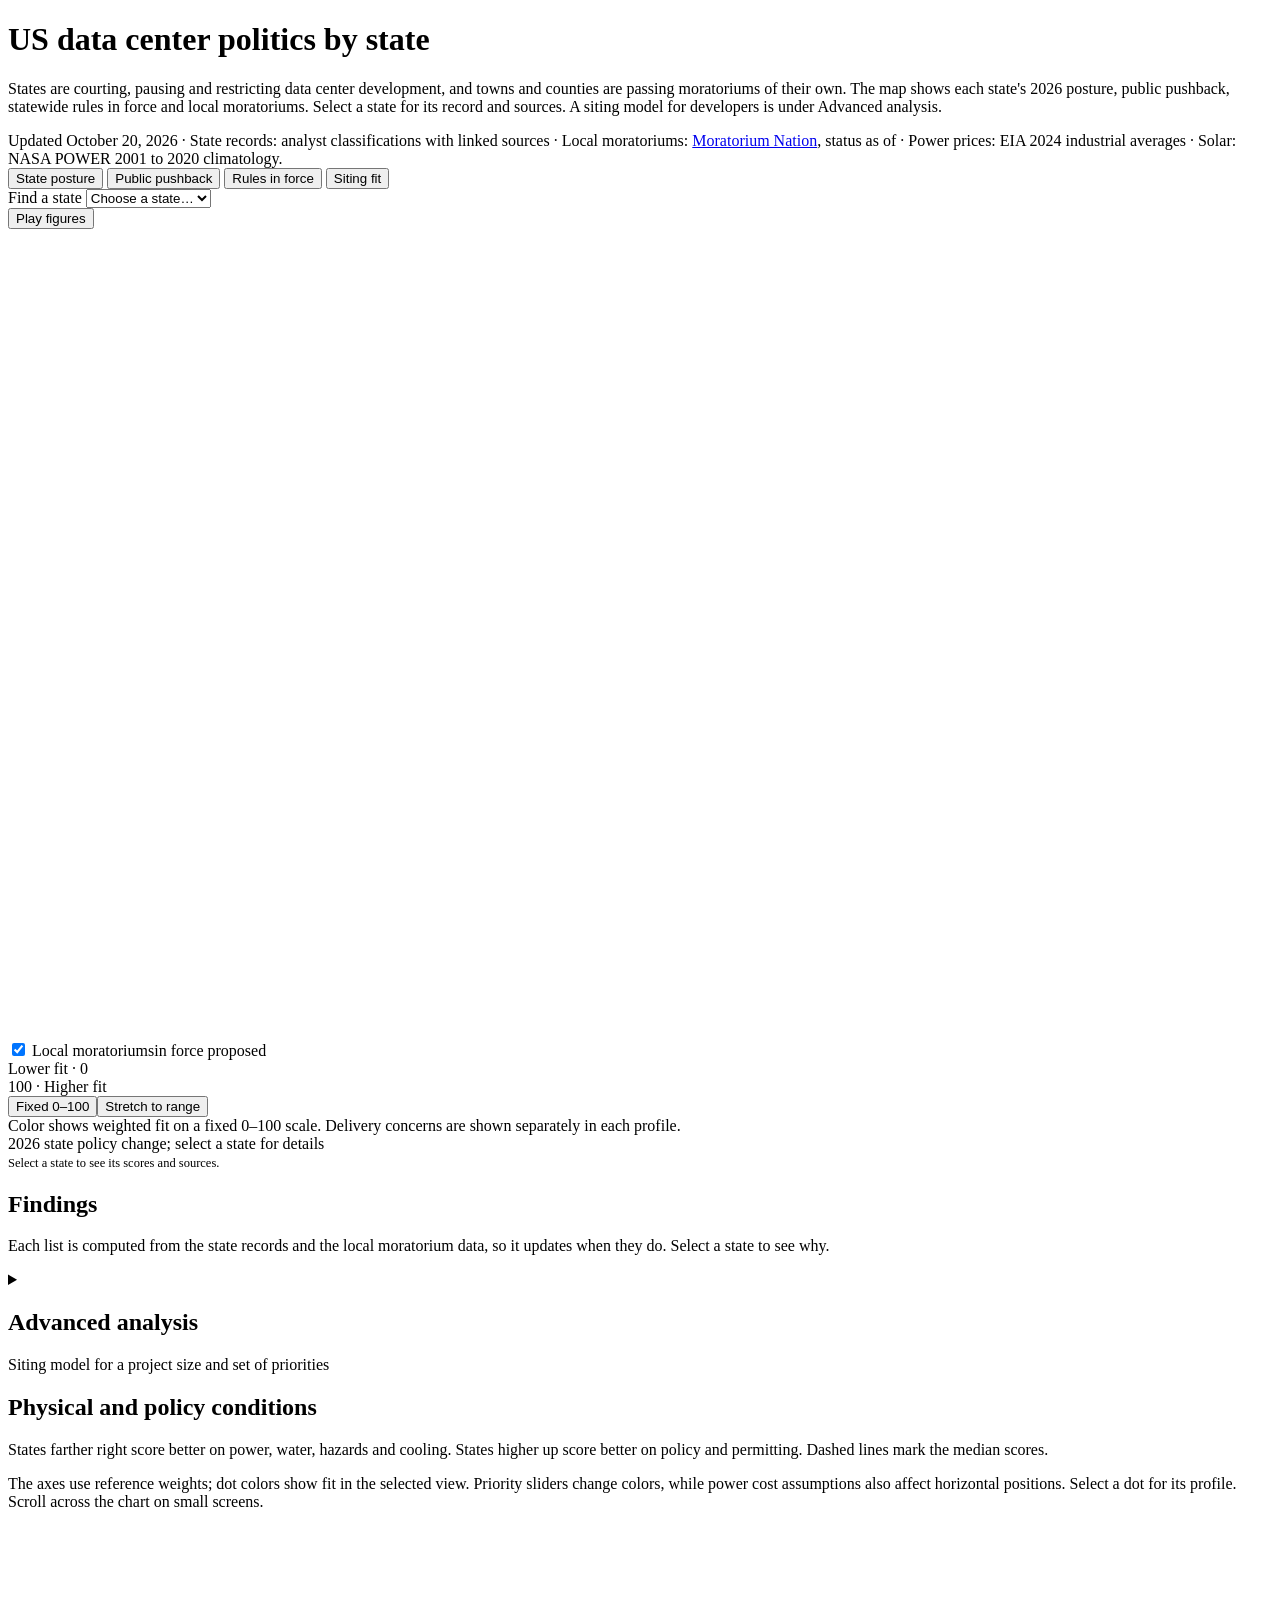
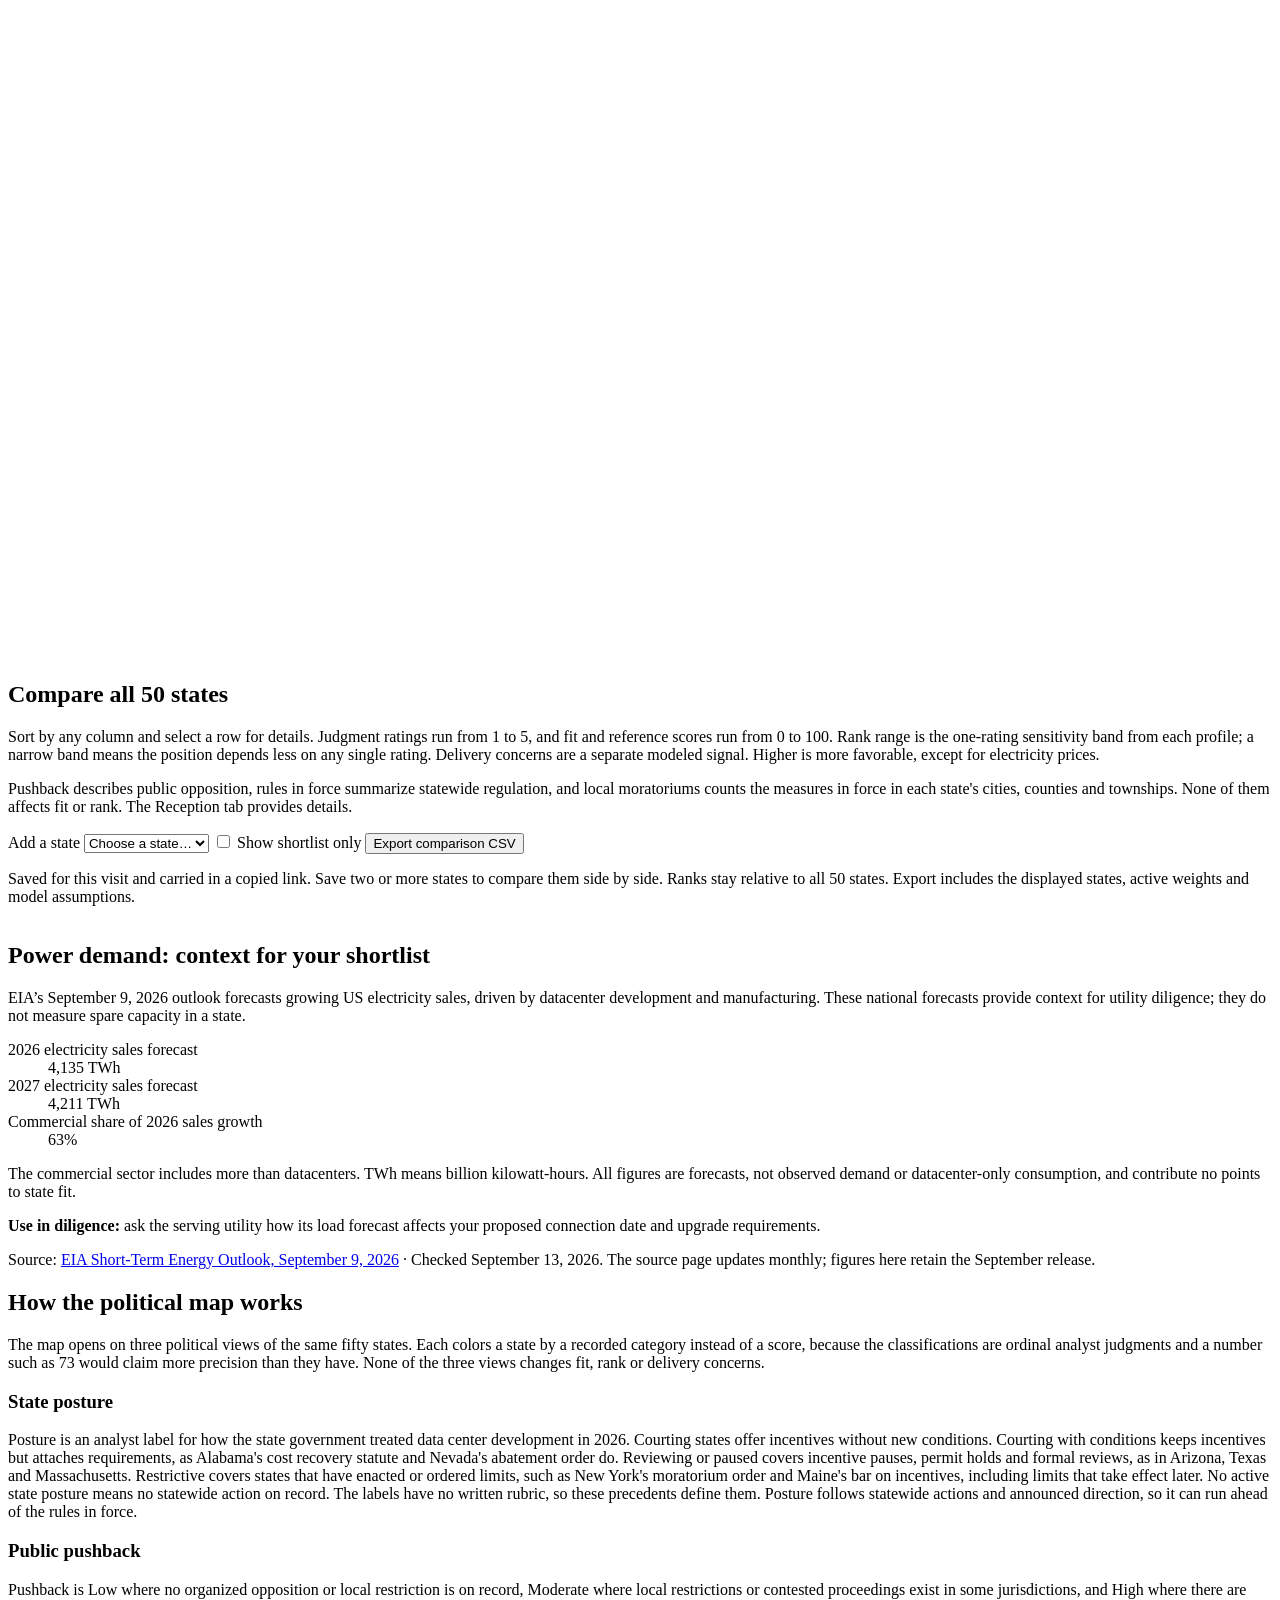
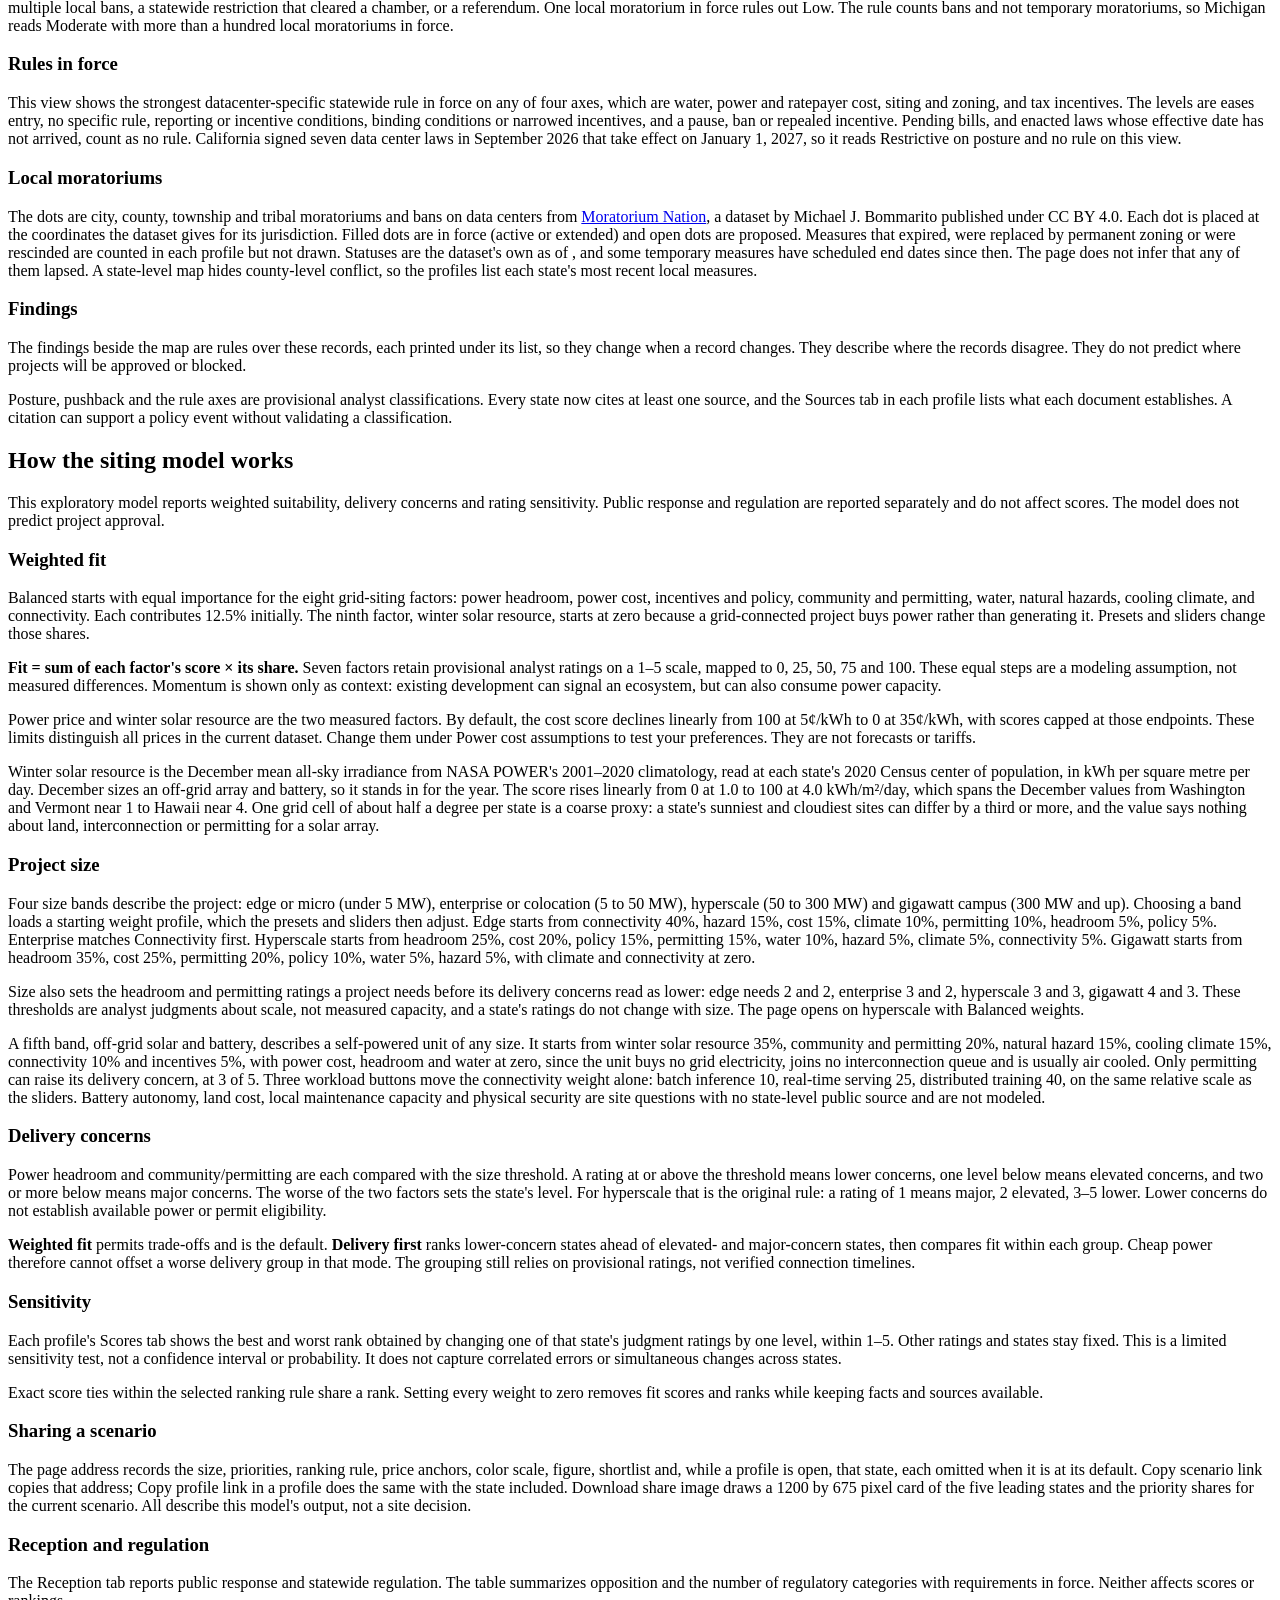
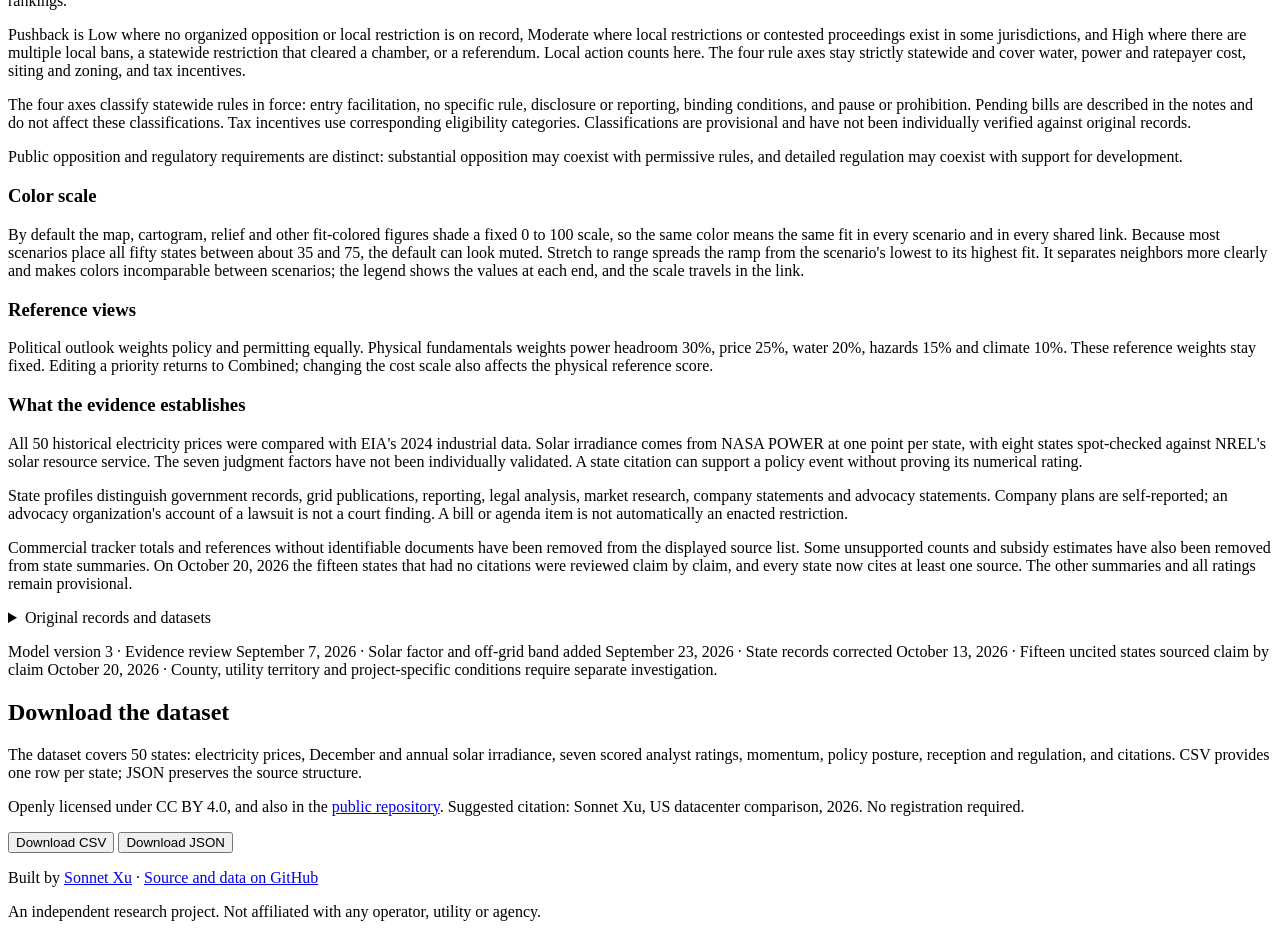
==== commit e0fa9609: "Open on a political map and cite every state record The page now opens on three political views of t" ====
--- a/src/template.html
+++ b/src/template.html
@@ -6,21 +6,21 @@
 <meta name="color-scheme" content="light dark">
 <meta name="theme-color" media="(prefers-color-scheme: light)" content="#F2F4F6">
 <meta name="theme-color" media="(prefers-color-scheme: dark)" content="#10151B">
-<title>US datacenter siting suitability, October 2026</title>
-<meta name="description" content="Compare hyperscale and AI datacenter siting conditions across 50 US states using one measured factor and seven provisional analyst ratings.">
+<title>US data center politics by state, October 2026</title>
+<meta name="description" content="Map each state's 2026 data center posture, public pushback, statewide rules in force and local moratoriums, with a siting model for developers underneath.">
 <link rel="canonical" href="https://sonnetx.github.io/datacenter-map/">
 <meta property="og:type" content="website">
 <meta property="og:url" content="https://sonnetx.github.io/datacenter-map/">
-<meta property="og:site_name" content="US datacenter siting suitability">
-<meta property="og:title" content="US datacenter siting conditions, 2026">
-<meta property="og:description" content="Compare 50 states using adjustable weights for power, policy, water and permitting. Ratings are provisional.">
+<meta property="og:site_name" content="US data center politics by state">
+<meta property="og:title" content="US data center politics by state, 2026">
+<meta property="og:description" content="Where states court, pause or restrict data centers, and where towns and counties have passed moratoriums of their own.">
 <meta property="og:image" content="https://sonnetx.github.io/datacenter-map/assets/social-card.png?v=2026-10-13">
 <meta property="og:image:width" content="3200">
 <meta property="og:image:height" content="1800">
 <meta property="og:image:alt" content="Choropleth map of the 50 US states shaded by datacenter siting fit, with twelve states hatched to mark a 2026 policy change.">
 <meta name="twitter:card" content="summary_large_image">
-<meta name="twitter:title" content="US datacenter siting conditions, 2026">
-<meta name="twitter:description" content="Compare 50 states using adjustable weights for power, policy, water and permitting. Ratings are provisional.">
+<meta name="twitter:title" content="US data center politics by state, 2026">
+<meta name="twitter:description" content="Where states court, pause or restrict data centers, and where towns and counties have passed moratoriums of their own.">
 <meta name="twitter:image" content="https://sonnetx.github.io/datacenter-map/assets/social-card.png?v=2026-10-13">
 <meta name="twitter:image:alt" content="Choropleth map of the 50 US states shaded by datacenter siting fit, with twelve states hatched to mark a 2026 policy change.">
 <script type="application/ld+json">
@@ -28,7 +28,7 @@
   "@context": "https://schema.org",
   "@type": "Dataset",
   "name": "US datacenter siting conditions, 2026",
-  "description": "State-level records for the 50 US states: EIA 2024 industrial electricity prices, NASA POWER December and annual solar irradiance, seven provisional analyst ratings on siting factors, 2026 policy posture, public reception, statewide rules in force and citations.",
+  "description": "State-level records for the 50 US states: 2026 data center policy posture, EIA 2024 industrial electricity prices, NASA POWER December and annual solar irradiance, seven provisional analyst ratings on siting factors, 2026 policy posture, public reception, statewide rules in force and citations.",
   "url": "https://sonnetx.github.io/datacenter-map/",
   "sameAs": "https://github.com/sonnetx/datacenter-map",
   "license": "https://creativecommons.org/licenses/by/4.0/",
@@ -36,7 +36,7 @@
   "creator": {"@type": "Person", "name": "Sonnet Xu", "url": "https://sonnetx.github.io/"},
   "temporalCoverage": "2024/2026",
   "spatialCoverage": {"@type": "Place", "name": "United States"},
-  "keywords": ["datacenter", "data center", "siting", "electricity prices", "solar irradiance", "state policy", "United States"],
+  "keywords": ["datacenter", "data center", "moratorium", "state policy", "siting", "electricity prices", "solar irradiance", "state policy", "United States"],
   "distribution": [
     {"@type": "DataDownload", "encodingFormat": "application/json", "contentUrl": "https://github.com/sonnetx/datacenter-map/blob/main/data/states.json"},
     {"@type": "DataDownload", "encodingFormat": "text/csv", "contentUrl": "https://sonnetx.github.io/datacenter-map/#dataset"}
@@ -52,29 +52,25 @@
 <body>
 <div class="wrap">
 <header>
-  <h1>US datacenter siting conditions</h1>
-  <p class="lede">Build a state shortlist for your next datacenter project. Compare power, policy and operating conditions for hyperscale and AI training facilities, then identify what to verify locally.</p>
-  <div class="asof">Updated October 13, 2026 · Power prices: EIA 2024 annual industrial averages · Solar: NASA POWER 2001–2020 climatology. Fit combines two measured factors with seven provisional analyst ratings.</div>
+  <h1>US data center politics by state</h1>
+  <p class="lede">States are courting, pausing and restricting data center development, and towns and counties are passing moratoriums of their own. The map shows each state's 2026 posture, public pushback, statewide rules in force and local moratoriums. Select a state for its record and sources. A siting model for developers is under Advanced analysis.</p>
+  <div class="asof" id="asof">Updated October 20, 2026 · State records: analyst classifications with linked sources · Local moratoriums: <a href="https://mjbommar.github.io/moratorium-data-2026/" target="_blank" rel="noopener">Moratorium Nation</a>, status as of <span id="local-updated"></span> · Power prices: EIA 2024 industrial averages · Solar: NASA POWER 2001 to 2020 climatology.</div>
 </header>
-<section class="workflow" aria-label="Start your comparison">
-  <div><b>1. Describe your project</b><p>Choose a size band and a priority preset, then adjust the factors that matter to your project.</p></div>
-  <div><b>2. Build a shortlist</b><p>Open state profiles, save candidates, and compare their tradeoffs <a href="#comparison">in the table</a>.</p></div>
-  <div><b>3. Verify the site</b><p>Use the shortlist to scope utility, permitting and water diligence. State fit does not establish site readiness.</p></div>
-</section>
 
 <div class="grid">
   <div class="col">
-  <div class="mapcard">
+  <div class="mapcard politics">
     <div class="map-tools">
-    <div class="lens" id="lens">
-      <button data-l="all" aria-pressed="true">Combined</button>
-      <button data-l="politics" aria-pressed="false">Political outlook</button>
-      <button data-l="physical" aria-pressed="false">Physical fundamentals</button>
+    <div class="lens" id="mapview" role="group" aria-label="Map view">
+      <button type="button" data-m="posture" aria-pressed="true">State posture</button>
+      <button type="button" data-m="pushback" aria-pressed="false">Public pushback</button>
+      <button type="button" data-m="rules" aria-pressed="false">Rules in force</button>
+      <button type="button" data-m="fit" aria-pressed="false">Siting fit</button>
     </div>
     <label class="state-picker" for="state-picker">Find a state <select id="state-picker"><option value="">Choose a state…</option></select></label>
     </div>
     <div class="candidates" id="candidates" aria-label="Leading states in the current view"></div>
-    <div class="viewbar">
+    <div class="viewbar" id="figbar">
       <div class="lens" id="viewbar" role="group" aria-label="Figure"></div>
       <button class="rotate-btn" id="rotate-btn" type="button" aria-pressed="false"><i></i><span id="rotate-label">Play figures</span></button>
     </div>
@@ -88,6 +84,7 @@
       </defs>
       <g id="states"></g>
       <g id="hatches" class="hatch"></g>
+      <g id="local-dots" class="hatch" aria-hidden="true"></g>
       <g id="labels" class="hatch"></g>
     </svg>
     </div>
@@ -95,6 +92,9 @@
     <p class="viewnote" id="viewnote" aria-live="polite"></p>
     <div class="tip" id="tip"></div>
     <div class="legend">
+      <div class="catkey" id="legend-cat"></div>
+      <div class="lgnote" id="legend-catnote"></div>
+      <div class="key dotkey" id="legend-dots"><label><input type="checkbox" id="show-local" checked> Local moratoriums</label><span><i class="dot-in"></i>in force <span id="local-inforce"></span></span><span><i class="dot-pending"></i>proposed <span id="local-pending"></span></span></div>
       <div class="key" id="legend-ramp"><span id="ramp-lo">Lower fit · 0</span><div class="ramp"></div><span id="ramp-hi">100 · Higher fit</span>
         <div class="scale-toggle" id="scale-toggle" role="group" aria-label="Color scale"><button type="button" data-k="fixed" aria-pressed="true">Fixed 0–100</button><button type="button" data-k="stretch" aria-pressed="false">Stretch to range</button></div></div>
       <div class="lgnote" id="legend-rampnote">Color shows weighted fit on a fixed 0–100 scale. Delivery concerns are shown separately in each profile.</div>
@@ -107,8 +107,19 @@
   </div>
 
   <aside>
-    <details class="card" id="wpanel" open>
-      <summary><h2>Your project</h2></summary>
+    <section class="card findings" id="findings" aria-labelledby="findings-heading">
+      <h2 id="findings-heading">Findings</h2>
+      <p class="hint">Each list is computed from the state records and the local moratorium data, so it updates when they do. Select a state to see why.</p>
+      <div id="findings-list"></div>
+    </section>
+    <details class="card" id="wpanel">
+      <summary><h2>Advanced analysis</h2><span class="summary-sub">Siting model for a project size and set of priorities</span></summary>
+      <p class="hint">Rank states for a datacenter project, build a shortlist and compare it <a href="#comparison">in the table</a>. Opening this panel switches the map to Siting fit. State fit does not establish site readiness, so use the shortlist to scope utility, permitting and water diligence.</p>
+      <div class="lens" id="lens" role="group" aria-label="Scoring view">
+        <button type="button" data-l="all" aria-pressed="true">Combined</button>
+        <button type="button" data-l="politics" aria-pressed="false">Political outlook</button>
+        <button type="button" data-l="physical" aria-pressed="false">Physical fundamentals</button>
+      </div>
       <p class="hint">1. Project size. Loads a starting weight profile and sets the headroom and permitting a project of that scale needs.</p>
       <div class="sizes" id="sizes" role="group" aria-label="Project size">
         <button data-z="micro" aria-pressed="false">Edge or micro<small>under 5 MW</small></button>
@@ -184,7 +195,7 @@
 <div class="table-intro" id="comparison">
   <h2>Compare all 50 states</h2>
   <p>Sort by any column and select a row for details. Judgment ratings run from 1 to 5, and fit and reference scores run from 0 to 100. Rank range is the one-rating sensitivity band from each profile; a narrow band means the position depends less on any single rating. Delivery concerns are a separate modeled signal. Higher is more favorable, except for electricity prices.</p>
-  <p>Pushback describes public opposition; rules in force summarize statewide regulation. Neither affects fit or rank. The Reception tab provides details.</p>
+  <p>Pushback describes public opposition, rules in force summarize statewide regulation, and local moratoriums counts the measures in force in each state's cities, counties and townships. None of them affects fit or rank. The Reception tab provides details.</p>
 </div>
 <div class="shortlist-tools">
   <label for="shortlist-picker">Add a state <select id="shortlist-picker"><option value="">Choose a state…</option></select></label>
@@ -215,8 +226,24 @@
   <p>Source: <a href="https://www.eia.gov/outlooks/steo/report/elec_coal_renew.php" target="_blank" rel="noopener">EIA Short-Term Energy Outlook, September 9, 2026</a> · Checked September 13, 2026. The source page updates monthly; figures here retain the September release.</p>
 </section>
 
+<section class="meth" id="political-method" aria-labelledby="political-heading">
+  <h2 id="political-heading">How the political map works</h2>
+  <p>The map opens on three political views of the same fifty states. Each colors a state by a recorded category instead of a score, because the classifications are ordinal analyst judgments and a number such as 73 would claim more precision than they have. None of the three views changes fit, rank or delivery concerns.</p>
+  <h3>State posture</h3>
+  <p>Posture is an analyst label for how the state government treated data center development in 2026. Courting states offer incentives without new conditions. Courting with conditions keeps incentives but attaches requirements, as Alabama's cost recovery statute and Nevada's abatement order do. Reviewing or paused covers incentive pauses, permit holds and formal reviews, as in Arizona, Texas and Massachusetts. Restrictive covers states that have enacted or ordered limits, such as New York's moratorium order and Maine's bar on incentives, including limits that take effect later. No active state posture means no statewide action on record. The labels have no written rubric, so these precedents define them. Posture follows statewide actions and announced direction, so it can run ahead of the rules in force.</p>
+  <h3>Public pushback</h3>
+  <p>Pushback is Low where no organized opposition or local restriction is on record, Moderate where local restrictions or contested proceedings exist in some jurisdictions, and High where there are multiple local bans, a statewide restriction that cleared a chamber, or a referendum. One local moratorium in force rules out Low. The rule counts bans and not temporary moratoriums, so Michigan reads Moderate with more than a hundred local moratoriums in force.</p>
+  <h3>Rules in force</h3>
+  <p>This view shows the strongest datacenter-specific statewide rule in force on any of four axes, which are water, power and ratepayer cost, siting and zoning, and tax incentives. The levels are eases entry, no specific rule, reporting or incentive conditions, binding conditions or narrowed incentives, and a pause, ban or repealed incentive. Pending bills, and enacted laws whose effective date has not arrived, count as no rule. California signed seven data center laws in September 2026 that take effect on January 1, 2027, so it reads Restrictive on posture and no rule on this view.</p>
+  <h3>Local moratoriums</h3>
+  <p>The dots are city, county, township and tribal moratoriums and bans on data centers from <a href="https://mjbommar.github.io/moratorium-data-2026/" target="_blank" rel="noopener">Moratorium Nation</a>, a dataset by Michael J. Bommarito published under CC BY 4.0. Each dot is placed at the coordinates the dataset gives for its jurisdiction. Filled dots are in force (active or extended) and open dots are proposed. Measures that expired, were replaced by permanent zoning or were rescinded are counted in each profile but not drawn. Statuses are the dataset's own as of <span class="local-asof"></span>, and some temporary measures have scheduled end dates since then. The page does not infer that any of them lapsed. A state-level map hides county-level conflict, so the profiles list each state's most recent local measures.</p>
+  <h3>Findings</h3>
+  <p>The findings beside the map are rules over these records, each printed under its list, so they change when a record changes. They describe where the records disagree. They do not predict where projects will be approved or blocked.</p>
+  <p>Posture, pushback and the rule axes are provisional analyst classifications. Every state now cites at least one source, and the Sources tab in each profile lists what each document establishes. A citation can support a policy event without validating a classification.</p>
+</section>
+
 <section class="meth" id="methodology">
-  <h2>How this comparison works</h2>
+  <h2>How the siting model works</h2>
   <p>This exploratory model reports weighted suitability, delivery concerns and rating sensitivity. Public response and regulation are reported separately and do not affect scores. The model does not predict project approval.</p>
   <h3>Weighted fit</h3>
   <p>Balanced starts with equal importance for the eight grid-siting factors: power headroom, power cost, incentives and policy, community and permitting, water, natural hazards, cooling climate, and connectivity. Each contributes 12.5% initially. The ninth factor, winter solar resource, starts at zero because a grid-connected project buys power rather than generating it. Presets and sliders change those shares.</p>
@@ -248,7 +275,7 @@
     <h3>What the evidence establishes</h3>
     <p>All 50 historical electricity prices were compared with EIA's 2024 industrial data. Solar irradiance comes from NASA POWER at one point per state, with eight states spot-checked against NREL's solar resource service. The seven judgment factors have not been individually validated. A state citation can support a policy event without proving its numerical rating.</p>
     <p>State profiles distinguish government records, grid publications, reporting, legal analysis, market research, company statements and advocacy statements. Company plans are self-reported; an advocacy organization's account of a lawsuit is not a court finding. A bill or agenda item is not automatically an enacted restriction.</p>
-    <p>Commercial tracker totals and references without identifiable documents have been removed from the displayed source list. Some unsupported counts and subsidy estimates have also been removed from state summaries. Remaining summaries and ratings are provisional and still need a claim-by-claim review.</p>
+    <p>Commercial tracker totals and references without identifiable documents have been removed from the displayed source list. Some unsupported counts and subsidy estimates have also been removed from state summaries. On October 20, 2026 the fifteen states that had no citations were reviewed claim by claim, and every state now cites at least one source. The other summaries and all ratings remain provisional.</p>
   </div>
   <details class="sources">
     <summary>Original records and datasets</summary>
@@ -267,7 +294,7 @@
       <li><a href="https://www.fema.gov/sites/default/files/documents/fema_national-risk-index_technical-documentation.pdf">FEMA National Risk Index documentation</a> and <a href="https://www.wri.org/aqueduct">WRI Aqueduct</a>: background for further hazard and water research. This app has not calculated its state ratings directly from these datasets.</li>
     </ul>
   </details>
-  <p class="method-note">Model version 3 · Evidence review September 7, 2026 · Solar factor and off-grid band added September 23, 2026 · State records corrected October 13, 2026 · County, utility territory and project-specific conditions require separate investigation.</p>
+  <p class="method-note">Model version 3 · Evidence review September 7, 2026 · Solar factor and off-grid band added September 23, 2026 · State records corrected October 13, 2026 · Fifteen uncited states sourced claim by claim October 20, 2026 · County, utility territory and project-specific conditions require separate investigation.</p>
 </section>
 
 <section class="datapack" id="dataset">
@@ -290,6 +317,7 @@
 <script>
 const TOPO = __TOPO__;
 const STATES = __STATES__;
+const LOCAL = __LOCAL__;
 __MODEL_JS__
 __APP_JS__
 __FIGURES_JS__
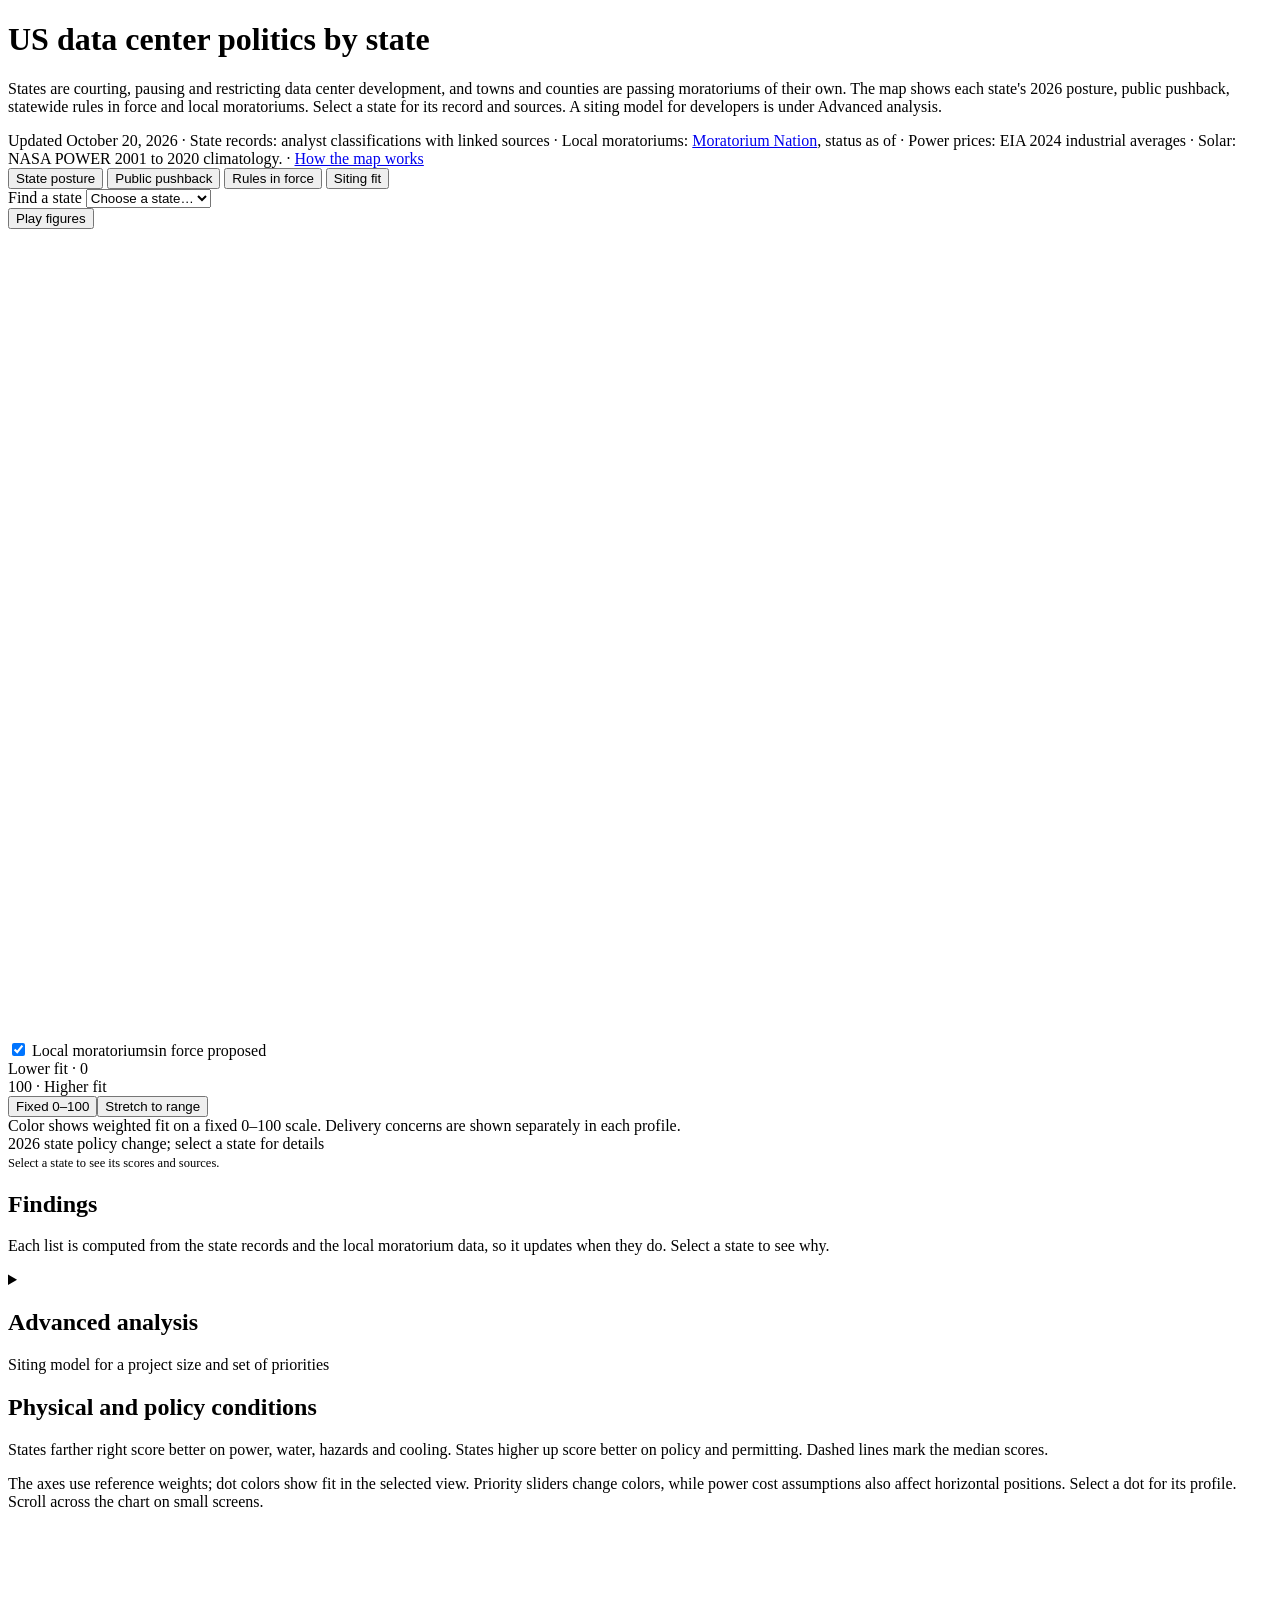
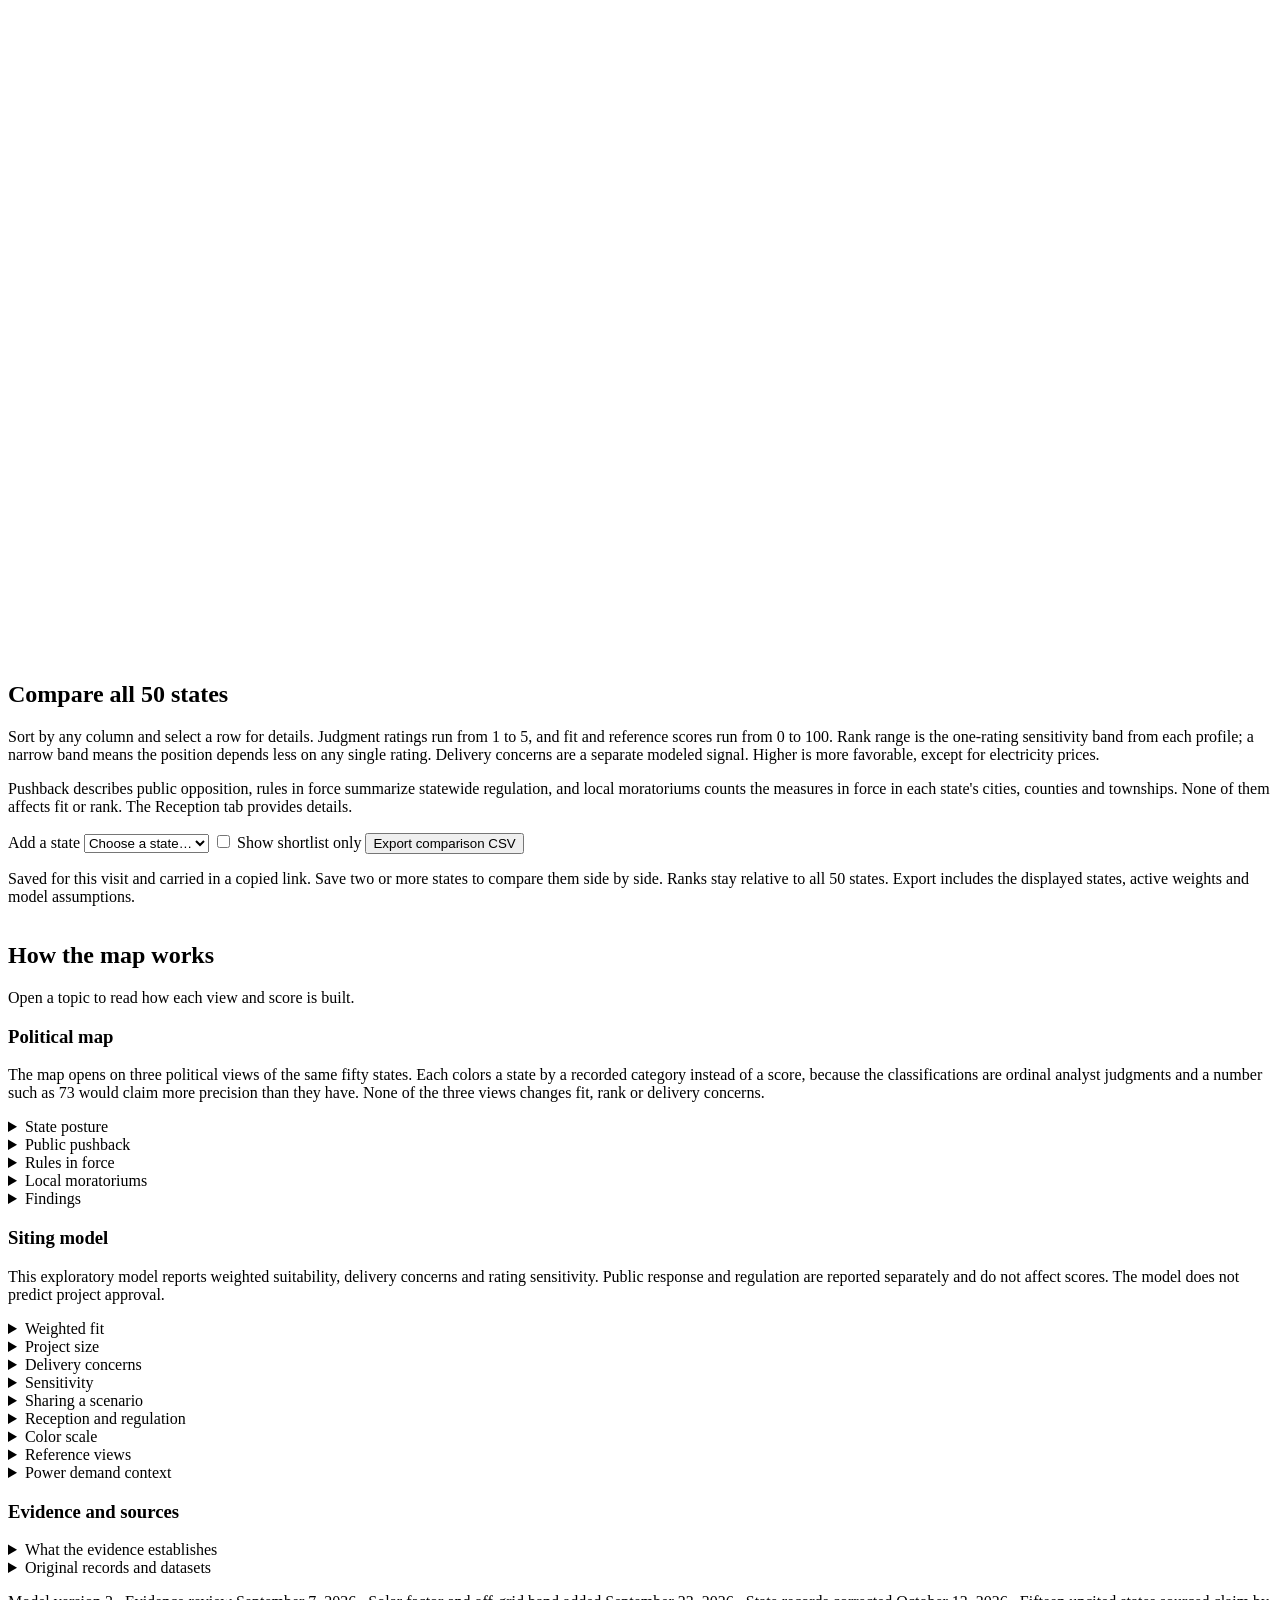
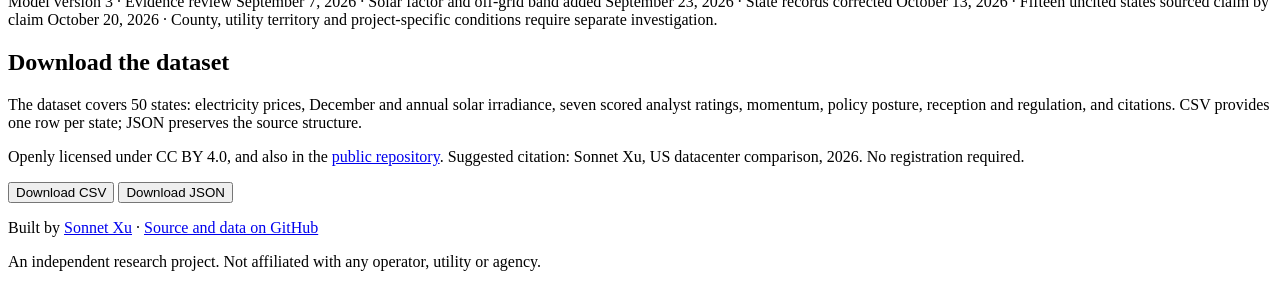
==== commit 1ab2c73a: "Fold the method sections into collapsible topics The power demand, political map and siting model ex" ====
--- a/src/template.html
+++ b/src/template.html
@@ -54,7 +54,7 @@
 <header>
   <h1>US data center politics by state</h1>
   <p class="lede">States are courting, pausing and restricting data center development, and towns and counties are passing moratoriums of their own. The map shows each state's 2026 posture, public pushback, statewide rules in force and local moratoriums. Select a state for its record and sources. A siting model for developers is under Advanced analysis.</p>
-  <div class="asof" id="asof">Updated October 20, 2026 · State records: analyst classifications with linked sources · Local moratoriums: <a href="https://mjbommar.github.io/moratorium-data-2026/" target="_blank" rel="noopener">Moratorium Nation</a>, status as of <span id="local-updated"></span> · Power prices: EIA 2024 industrial averages · Solar: NASA POWER 2001 to 2020 climatology.</div>
+  <div class="asof" id="asof">Updated October 20, 2026 · State records: analyst classifications with linked sources · Local moratoriums: <a href="https://mjbommar.github.io/moratorium-data-2026/" target="_blank" rel="noopener">Moratorium Nation</a>, status as of <span id="local-updated"></span> · Power prices: EIA 2024 industrial averages · Solar: NASA POWER 2001 to 2020 climatology. · <a href="#methods">How the map works</a></div>
 </header>
 
 <div class="grid">
@@ -213,72 +213,89 @@
   </table>
 </div>
 
-<section class="meth" id="demand-context" aria-labelledby="demand-heading">
-  <h2 id="demand-heading">Power demand: context for your shortlist</h2>
-  <p>EIA’s September 9, 2026 outlook forecasts growing US electricity sales, driven by datacenter development and manufacturing. These national forecasts provide context for utility diligence; they do not measure spare capacity in a state.</p>
-  <dl class="demand-stats">
-    <div><dt>2026 electricity sales forecast</dt><dd>4,135 TWh</dd></div>
-    <div><dt>2027 electricity sales forecast</dt><dd>4,211 TWh</dd></div>
-    <div><dt>Commercial share of 2026 sales growth</dt><dd>63%</dd></div>
-  </dl>
-  <p>The commercial sector includes more than datacenters. TWh means billion kilowatt-hours. All figures are forecasts, not observed demand or datacenter-only consumption, and contribute no points to state fit.</p>
-  <p><b>Use in diligence:</b> ask the serving utility how its load forecast affects your proposed connection date and upgrade requirements.</p>
-  <p>Source: <a href="https://www.eia.gov/outlooks/steo/report/elec_coal_renew.php" target="_blank" rel="noopener">EIA Short-Term Energy Outlook, September 9, 2026</a> · Checked September 13, 2026. The source page updates monthly; figures here retain the September release.</p>
-</section>
-
-<section class="meth" id="political-method" aria-labelledby="political-heading">
-  <h2 id="political-heading">How the political map works</h2>
-  <p>The map opens on three political views of the same fifty states. Each colors a state by a recorded category instead of a score, because the classifications are ordinal analyst judgments and a number such as 73 would claim more precision than they have. None of the three views changes fit, rank or delivery concerns.</p>
-  <h3>State posture</h3>
-  <p>Posture is an analyst label for how the state government treated data center development in 2026. Courting states offer incentives without new conditions. Courting with conditions keeps incentives but attaches requirements, as Alabama's cost recovery statute and Nevada's abatement order do. Reviewing or paused covers incentive pauses, permit holds and formal reviews, as in Arizona, Texas and Massachusetts. Restrictive covers states that have enacted or ordered limits, such as New York's moratorium order and Maine's bar on incentives, including limits that take effect later. No active state posture means no statewide action on record. The labels have no written rubric, so these precedents define them. Posture follows statewide actions and announced direction, so it can run ahead of the rules in force.</p>
-  <h3>Public pushback</h3>
-  <p>Pushback is Low where no organized opposition or local restriction is on record, Moderate where local restrictions or contested proceedings exist in some jurisdictions, and High where there are multiple local bans, a statewide restriction that cleared a chamber, or a referendum. One local moratorium in force rules out Low. The rule counts bans and not temporary moratoriums, so Michigan reads Moderate with more than a hundred local moratoriums in force.</p>
-  <h3>Rules in force</h3>
-  <p>This view shows the strongest datacenter-specific statewide rule in force on any of four axes, which are water, power and ratepayer cost, siting and zoning, and tax incentives. The levels are eases entry, no specific rule, reporting or incentive conditions, binding conditions or narrowed incentives, and a pause, ban or repealed incentive. Pending bills, and enacted laws whose effective date has not arrived, count as no rule. California signed seven data center laws in September 2026 that take effect on January 1, 2027, so it reads Restrictive on posture and no rule on this view.</p>
-  <h3>Local moratoriums</h3>
-  <p>The dots are city, county, township and tribal moratoriums and bans on data centers from <a href="https://mjbommar.github.io/moratorium-data-2026/" target="_blank" rel="noopener">Moratorium Nation</a>, a dataset by Michael J. Bommarito published under CC BY 4.0. Each dot is placed at the coordinates the dataset gives for its jurisdiction. Filled dots are in force (active or extended) and open dots are proposed. Measures that expired, were replaced by permanent zoning or were rescinded are counted in each profile but not drawn. Statuses are the dataset's own as of <span class="local-asof"></span>, and some temporary measures have scheduled end dates since then. The page does not infer that any of them lapsed. A state-level map hides county-level conflict, so the profiles list each state's most recent local measures.</p>
-  <h3>Findings</h3>
-  <p>The findings beside the map are rules over these records, each printed under its list, so they change when a record changes. They describe where the records disagree. They do not predict where projects will be approved or blocked.</p>
-  <p>Posture, pushback and the rule axes are provisional analyst classifications. Every state now cites at least one source, and the Sources tab in each profile lists what each document establishes. A citation can support a policy event without validating a classification.</p>
-</section>
-
-<section class="meth" id="methodology">
-  <h2>How the siting model works</h2>
-  <p>This exploratory model reports weighted suitability, delivery concerns and rating sensitivity. Public response and regulation are reported separately and do not affect scores. The model does not predict project approval.</p>
-  <h3>Weighted fit</h3>
-  <p>Balanced starts with equal importance for the eight grid-siting factors: power headroom, power cost, incentives and policy, community and permitting, water, natural hazards, cooling climate, and connectivity. Each contributes 12.5% initially. The ninth factor, winter solar resource, starts at zero because a grid-connected project buys power rather than generating it. Presets and sliders change those shares.</p>
-  <p><b>Fit = sum of each factor's score × its share.</b> Seven factors retain provisional analyst ratings on a 1–5 scale, mapped to 0, 25, 50, 75 and 100. These equal steps are a modeling assumption, not measured differences. Momentum is shown only as context: existing development can signal an ecosystem, but can also consume power capacity.</p>
-  <p>Power price and winter solar resource are the two measured factors. By default, the cost score declines linearly from 100 at 5¢/kWh to 0 at 35¢/kWh, with scores capped at those endpoints. These limits distinguish all prices in the current dataset. Change them under Power cost assumptions to test your preferences. They are not forecasts or tariffs.</p>
-  <p>Winter solar resource is the December mean all-sky irradiance from NASA POWER's 2001–2020 climatology, read at each state's 2020 Census center of population, in kWh per square metre per day. December sizes an off-grid array and battery, so it stands in for the year. The score rises linearly from 0 at 1.0 to 100 at 4.0 kWh/m²/day, which spans the December values from Washington and Vermont near 1 to Hawaii near 4. One grid cell of about half a degree per state is a coarse proxy: a state's sunniest and cloudiest sites can differ by a third or more, and the value says nothing about land, interconnection or permitting for a solar array.</p>
-  <h3>Project size</h3>
-  <p>Four size bands describe the project: edge or micro (under 5 MW), enterprise or colocation (5 to 50 MW), hyperscale (50 to 300 MW) and gigawatt campus (300 MW and up). Choosing a band loads a starting weight profile, which the presets and sliders then adjust. Edge starts from connectivity 40%, hazard 15%, cost 15%, climate 10%, permitting 10%, headroom 5%, policy 5%. Enterprise matches Connectivity first. Hyperscale starts from headroom 25%, cost 20%, policy 15%, permitting 15%, water 10%, hazard 5%, climate 5%, connectivity 5%. Gigawatt starts from headroom 35%, cost 25%, permitting 20%, policy 10%, water 5%, hazard 5%, with climate and connectivity at zero.</p>
-  <p>Size also sets the headroom and permitting ratings a project needs before its delivery concerns read as lower: edge needs 2 and 2, enterprise 3 and 2, hyperscale 3 and 3, gigawatt 4 and 3. These thresholds are analyst judgments about scale, not measured capacity, and a state's ratings do not change with size. The page opens on hyperscale with Balanced weights.</p>
-  <p>A fifth band, off-grid solar and battery, describes a self-powered unit of any size. It starts from winter solar resource 35%, community and permitting 20%, natural hazard 15%, cooling climate 15%, connectivity 10% and incentives 5%, with power cost, headroom and water at zero, since the unit buys no grid electricity, joins no interconnection queue and is usually air cooled. Only permitting can raise its delivery concern, at 3 of 5. Three workload buttons move the connectivity weight alone: batch inference 10, real-time serving 25, distributed training 40, on the same relative scale as the sliders. Battery autonomy, land cost, local maintenance capacity and physical security are site questions with no state-level public source and are not modeled.</p>
-  <h3>Delivery concerns</h3>
-  <p>Power headroom and community/permitting are each compared with the size threshold. A rating at or above the threshold means lower concerns, one level below means elevated concerns, and two or more below means major concerns. The worse of the two factors sets the state's level. For hyperscale that is the original rule: a rating of 1 means major, 2 elevated, 3–5 lower. Lower concerns do not establish available power or permit eligibility.</p>
-  <p><b>Weighted fit</b> permits trade-offs and is the default. <b>Delivery first</b> ranks lower-concern states ahead of elevated- and major-concern states, then compares fit within each group. Cheap power therefore cannot offset a worse delivery group in that mode. The grouping still relies on provisional ratings, not verified connection timelines.</p>
-  <h3>Sensitivity</h3>
-  <p>Each profile's Scores tab shows the best and worst rank obtained by changing one of that state's judgment ratings by one level, within 1–5. Other ratings and states stay fixed. This is a limited sensitivity test, not a confidence interval or probability. It does not capture correlated errors or simultaneous changes across states.</p>
-  <p>Exact score ties within the selected ranking rule share a rank. Setting every weight to zero removes fit scores and ranks while keeping facts and sources available.</p>
-  <h3>Sharing a scenario</h3>
-  <p>The page address records the size, priorities, ranking rule, price anchors, color scale, figure, shortlist and, while a profile is open, that state, each omitted when it is at its default. Copy scenario link copies that address; Copy profile link in a profile does the same with the state included. Download share image draws a 1200 by 675 pixel card of the five leading states and the priority shares for the current scenario. All describe this model's output, not a site decision.</p>
-  <h3>Reception and regulation</h3>
-  <p>The Reception tab reports public response and statewide regulation. The table summarizes opposition and the number of regulatory categories with requirements in force. Neither affects scores or rankings.</p>
-  <p>Pushback is Low where no organized opposition or local restriction is on record, Moderate where local restrictions or contested proceedings exist in some jurisdictions, and High where there are multiple local bans, a statewide restriction that cleared a chamber, or a referendum. Local action counts here. The four rule axes stay strictly statewide and cover water, power and ratepayer cost, siting and zoning, and tax incentives.</p>
-  <p>The four axes classify statewide rules in force: entry facilitation, no specific rule, disclosure or reporting, binding conditions, and pause or prohibition. Pending bills are described in the notes and do not affect these classifications. Tax incentives use corresponding eligibility categories. Classifications are provisional and have not been individually verified against original records.</p>
-  <p>Public opposition and regulatory requirements are distinct: substantial opposition may coexist with permissive rules, and detailed regulation may coexist with support for development.</p>
-  <h3>Color scale</h3>
-  <p>By default the map, cartogram, relief and other fit-colored figures shade a fixed 0 to 100 scale, so the same color means the same fit in every scenario and in every shared link. Because most scenarios place all fifty states between about 35 and 75, the default can look muted. Stretch to range spreads the ramp from the scenario's lowest to its highest fit. It separates neighbors more clearly and makes colors incomparable between scenarios; the legend shows the values at each end, and the scale travels in the link.</p>
-  <h3>Reference views</h3>
-  <p>Political outlook weights policy and permitting equally. Physical fundamentals weights power headroom 30%, price 25%, water 20%, hazards 15% and climate 10%. These reference weights stay fixed. Editing a priority returns to Combined; changing the cost scale also affects the physical reference score.</p>
-  <div class="source-principles">
-    <h3>What the evidence establishes</h3>
-    <p>All 50 historical electricity prices were compared with EIA's 2024 industrial data. Solar irradiance comes from NASA POWER at one point per state, with eight states spot-checked against NREL's solar resource service. The seven judgment factors have not been individually validated. A state citation can support a policy event without proving its numerical rating.</p>
-    <p>State profiles distinguish government records, grid publications, reporting, legal analysis, market research, company statements and advocacy statements. Company plans are self-reported; an advocacy organization's account of a lawsuit is not a court finding. A bill or agenda item is not automatically an enacted restriction.</p>
-    <p>Commercial tracker totals and references without identifiable documents have been removed from the displayed source list. Some unsupported counts and subsidy estimates have also been removed from state summaries. On October 20, 2026 the fifteen states that had no citations were reviewed claim by claim, and every state now cites at least one source. The other summaries and all ratings remain provisional.</p>
-  </div>
-  <details class="sources">
-    <summary>Original records and datasets</summary>
+<section class="meth methods" id="methods" aria-labelledby="methods-heading">
+  <h2 id="methods-heading">How the map works</h2>
+  <p class="methods-lede">Open a topic to read how each view and score is built.</p>
+  <div class="meth-groups">
+  <div class="meth-group" id="political-method">
+    <h3>Political map</h3>
+    <p>The map opens on three political views of the same fifty states. Each colors a state by a recorded category instead of a score, because the classifications are ordinal analyst judgments and a number such as 73 would claim more precision than they have. None of the three views changes fit, rank or delivery concerns.</p>
+    <details class="meth-item"><summary>State posture</summary>
+      <p>Posture is an analyst label for how the state government treated data center development in 2026. Courting states offer incentives without new conditions. Courting with conditions keeps incentives but attaches requirements, as Alabama's cost recovery statute and Nevada's abatement order do. Reviewing or paused covers incentive pauses, permit holds and formal reviews, as in Arizona, Texas and Massachusetts. Restrictive covers states that have enacted or ordered limits, such as New York's moratorium order and Maine's bar on incentives, including limits that take effect later. No active state posture means no statewide action on record. The labels have no written rubric, so these precedents define them. Posture follows statewide actions and announced direction, so it can run ahead of the rules in force.</p>
+    </details>
+    <details class="meth-item"><summary>Public pushback</summary>
+      <p>Pushback is Low where no organized opposition or local restriction is on record, Moderate where local restrictions or contested proceedings exist in some jurisdictions, and High where there are multiple local bans, a statewide restriction that cleared a chamber, or a referendum. One local moratorium in force rules out Low. The rule counts bans and not temporary moratoriums, so Michigan reads Moderate with more than a hundred local moratoriums in force.</p>
+    </details>
+    <details class="meth-item"><summary>Rules in force</summary>
+      <p>This view shows the strongest datacenter-specific statewide rule in force on any of four axes, which are water, power and ratepayer cost, siting and zoning, and tax incentives. The levels are eases entry, no specific rule, reporting or incentive conditions, binding conditions or narrowed incentives, and a pause, ban or repealed incentive. Pending bills, and enacted laws whose effective date has not arrived, count as no rule. California signed seven data center laws in September 2026 that take effect on January 1, 2027, so it reads Restrictive on posture and no rule on this view.</p>
+    </details>
+    <details class="meth-item"><summary>Local moratoriums</summary>
+      <p>The dots are city, county, township and tribal moratoriums and bans on data centers from <a href="https://mjbommar.github.io/moratorium-data-2026/" target="_blank" rel="noopener">Moratorium Nation</a>, a dataset by Michael J. Bommarito published under CC BY 4.0. Each dot is placed at the coordinates the dataset gives for its jurisdiction. Filled dots are in force (active or extended) and open dots are proposed. Measures that expired, were replaced by permanent zoning or were rescinded are counted in each profile but not drawn. Statuses are the dataset's own as of <span class="local-asof"></span>, and some temporary measures have scheduled end dates since then. The page does not infer that any of them lapsed. A state-level map hides county-level conflict, so the profiles list each state's most recent local measures.</p>
+    </details>
+    <details class="meth-item"><summary>Findings</summary>
+      <p>The findings beside the map are rules over these records, each printed under its list, so they change when a record changes. They describe where the records disagree. They do not predict where projects will be approved or blocked.</p>
+    </details>
+  </div>
+  <div class="meth-group" id="methodology">
+    <h3>Siting model</h3>
+    <p>This exploratory model reports weighted suitability, delivery concerns and rating sensitivity. Public response and regulation are reported separately and do not affect scores. The model does not predict project approval.</p>
+    <details class="meth-item"><summary>Weighted fit</summary>
+      <p>Balanced starts with equal importance for the eight grid-siting factors: power headroom, power cost, incentives and policy, community and permitting, water, natural hazards, cooling climate, and connectivity. Each contributes 12.5% initially. The ninth factor, winter solar resource, starts at zero because a grid-connected project buys power rather than generating it. Presets and sliders change those shares.</p>
+      <p><b>Fit = sum of each factor's score × its share.</b> Seven factors retain provisional analyst ratings on a 1–5 scale, mapped to 0, 25, 50, 75 and 100. These equal steps are a modeling assumption, not measured differences. Momentum is shown only as context: existing development can signal an ecosystem, but can also consume power capacity.</p>
+      <p>Power price and winter solar resource are the two measured factors. By default, the cost score declines linearly from 100 at 5¢/kWh to 0 at 35¢/kWh, with scores capped at those endpoints. These limits distinguish all prices in the current dataset. Change them under Power cost assumptions to test your preferences. They are not forecasts or tariffs.</p>
+      <p>Winter solar resource is the December mean all-sky irradiance from NASA POWER's 2001–2020 climatology, read at each state's 2020 Census center of population, in kWh per square metre per day. December sizes an off-grid array and battery, so it stands in for the year. The score rises linearly from 0 at 1.0 to 100 at 4.0 kWh/m²/day, which spans the December values from Washington and Vermont near 1 to Hawaii near 4. One grid cell of about half a degree per state is a coarse proxy: a state's sunniest and cloudiest sites can differ by a third or more, and the value says nothing about land, interconnection or permitting for a solar array.</p>
+    </details>
+    <details class="meth-item"><summary>Project size</summary>
+      <p>Four size bands describe the project: edge or micro (under 5 MW), enterprise or colocation (5 to 50 MW), hyperscale (50 to 300 MW) and gigawatt campus (300 MW and up). Choosing a band loads a starting weight profile, which the presets and sliders then adjust. Edge starts from connectivity 40%, hazard 15%, cost 15%, climate 10%, permitting 10%, headroom 5%, policy 5%. Enterprise matches Connectivity first. Hyperscale starts from headroom 25%, cost 20%, policy 15%, permitting 15%, water 10%, hazard 5%, climate 5%, connectivity 5%. Gigawatt starts from headroom 35%, cost 25%, permitting 20%, policy 10%, water 5%, hazard 5%, with climate and connectivity at zero.</p>
+      <p>Size also sets the headroom and permitting ratings a project needs before its delivery concerns read as lower: edge needs 2 and 2, enterprise 3 and 2, hyperscale 3 and 3, gigawatt 4 and 3. These thresholds are analyst judgments about scale, not measured capacity, and a state's ratings do not change with size. The page opens on hyperscale with Balanced weights.</p>
+      <p>A fifth band, off-grid solar and battery, describes a self-powered unit of any size. It starts from winter solar resource 35%, community and permitting 20%, natural hazard 15%, cooling climate 15%, connectivity 10% and incentives 5%, with power cost, headroom and water at zero, since the unit buys no grid electricity, joins no interconnection queue and is usually air cooled. Only permitting can raise its delivery concern, at 3 of 5. Three workload buttons move the connectivity weight alone: batch inference 10, real-time serving 25, distributed training 40, on the same relative scale as the sliders. Battery autonomy, land cost, local maintenance capacity and physical security are site questions with no state-level public source and are not modeled.</p>
+    </details>
+    <details class="meth-item"><summary>Delivery concerns</summary>
+      <p>Power headroom and community/permitting are each compared with the size threshold. A rating at or above the threshold means lower concerns, one level below means elevated concerns, and two or more below means major concerns. The worse of the two factors sets the state's level. For hyperscale that is the original rule: a rating of 1 means major, 2 elevated, 3–5 lower. Lower concerns do not establish available power or permit eligibility.</p>
+      <p><b>Weighted fit</b> permits trade-offs and is the default. <b>Delivery first</b> ranks lower-concern states ahead of elevated- and major-concern states, then compares fit within each group. Cheap power therefore cannot offset a worse delivery group in that mode. The grouping still relies on provisional ratings, not verified connection timelines.</p>
+    </details>
+    <details class="meth-item"><summary>Sensitivity</summary>
+      <p>Each profile's Scores tab shows the best and worst rank obtained by changing one of that state's judgment ratings by one level, within 1–5. Other ratings and states stay fixed. This is a limited sensitivity test, not a confidence interval or probability. It does not capture correlated errors or simultaneous changes across states.</p>
+      <p>Exact score ties within the selected ranking rule share a rank. Setting every weight to zero removes fit scores and ranks while keeping facts and sources available.</p>
+    </details>
+    <details class="meth-item"><summary>Sharing a scenario</summary>
+      <p>The page address records the size, priorities, ranking rule, price anchors, color scale, figure, shortlist and, while a profile is open, that state, each omitted when it is at its default. Copy scenario link copies that address; Copy profile link in a profile does the same with the state included. Download share image draws a 1200 by 675 pixel card of the five leading states and the priority shares for the current scenario. All describe this model's output, not a site decision.</p>
+    </details>
+    <details class="meth-item"><summary>Reception and regulation</summary>
+      <p>The Reception tab reports public response and statewide regulation. The table summarizes opposition and the number of regulatory categories with requirements in force. Neither affects scores or rankings.</p>
+      <p>Pushback is Low where no organized opposition or local restriction is on record, Moderate where local restrictions or contested proceedings exist in some jurisdictions, and High where there are multiple local bans, a statewide restriction that cleared a chamber, or a referendum. Local action counts here. The four rule axes stay strictly statewide and cover water, power and ratepayer cost, siting and zoning, and tax incentives.</p>
+      <p>The four axes classify statewide rules in force: entry facilitation, no specific rule, disclosure or reporting, binding conditions, and pause or prohibition. Pending bills are described in the notes and do not affect these classifications. Tax incentives use corresponding eligibility categories. Classifications are provisional and have not been individually verified against original records.</p>
+      <p>Public opposition and regulatory requirements are distinct: substantial opposition may coexist with permissive rules, and detailed regulation may coexist with support for development.</p>
+    </details>
+    <details class="meth-item"><summary>Color scale</summary>
+      <p>By default the map, cartogram, relief and other fit-colored figures shade a fixed 0 to 100 scale, so the same color means the same fit in every scenario and in every shared link. Because most scenarios place all fifty states between about 35 and 75, the default can look muted. Stretch to range spreads the ramp from the scenario's lowest to its highest fit. It separates neighbors more clearly and makes colors incomparable between scenarios; the legend shows the values at each end, and the scale travels in the link.</p>
+    </details>
+    <details class="meth-item"><summary>Reference views</summary>
+      <p>Political outlook weights policy and permitting equally. Physical fundamentals weights power headroom 30%, price 25%, water 20%, hazards 15% and climate 10%. These reference weights stay fixed. Editing a priority returns to Combined; changing the cost scale also affects the physical reference score.</p>
+    </details>
+    <details class="meth-item" id="demand-context"><summary>Power demand context</summary>
+      <p>EIA’s September 9, 2026 outlook forecasts growing US electricity sales, driven by datacenter development and manufacturing. These national forecasts provide context for utility diligence; they do not measure spare capacity in a state.</p>
+      <dl class="demand-stats">
+      <div><dt>2026 electricity sales forecast</dt><dd>4,135 TWh</dd></div>
+      <div><dt>2027 electricity sales forecast</dt><dd>4,211 TWh</dd></div>
+      <div><dt>Commercial share of 2026 sales growth</dt><dd>63%</dd></div>
+      </dl>
+      <p>The commercial sector includes more than datacenters. TWh means billion kilowatt-hours. All figures are forecasts, not observed demand or datacenter-only consumption, and contribute no points to state fit.</p>
+      <p><b>Use in diligence:</b> ask the serving utility how its load forecast affects your proposed connection date and upgrade requirements.</p>
+      <p>Source: <a href="https://www.eia.gov/outlooks/steo/report/elec_coal_renew.php" target="_blank" rel="noopener">EIA Short-Term Energy Outlook, September 9, 2026</a> · Checked September 13, 2026. The source page updates monthly; figures here retain the September release.</p>
+    </details>
+  </div>
+  <div class="meth-group" id="evidence">
+    <h3>Evidence and sources</h3>
+    <details class="meth-item"><summary>What the evidence establishes</summary>
+      <p>Posture, pushback and the rule axes are provisional analyst classifications. Every state now cites at least one source, and the Sources tab in each profile lists what each document establishes. A citation can support a policy event without validating a classification.</p>
+      
+      <p>All 50 historical electricity prices were compared with EIA's 2024 industrial data. Solar irradiance comes from NASA POWER at one point per state, with eight states spot-checked against NREL's solar resource service. The seven judgment factors have not been individually validated. A state citation can support a policy event without proving its numerical rating.</p>
+      <p>State profiles distinguish government records, grid publications, reporting, legal analysis, market research, company statements and advocacy statements. Company plans are self-reported; an advocacy organization's account of a lawsuit is not a court finding. A bill or agenda item is not automatically an enacted restriction.</p>
+      <p>Commercial tracker totals and references without identifiable documents have been removed from the displayed source list. Some unsupported counts and subsidy estimates have also been removed from state summaries. On October 20, 2026 the fifteen states that had no citations were reviewed claim by claim, and every state now cites at least one source. The other summaries and all ratings remain provisional.</p>
+    </details>
+    <details class="meth-item sources"><summary>Original records and datasets</summary>
+
     <ul class="src">
       <li><a href="https://www.eia.gov/electricity/data/state/xls/861/HS861%202010-.xlsx">EIA-861 historical electricity data</a>: 2024 industrial prices, Total Electric Industry sheet. These state averages do not represent a project's large-load tariff.</li>
       <li><a href="https://www.governor.ny.gov/executive-order/no-62-establishing-temporary-moratorium-data-centers-new-york-while-state-develops">New York EO 62</a> and <a href="https://www.nysenate.gov/legislation/bills/2025/S10642">S10642 bill status</a>: separate executive action and legislation.</li>
@@ -293,7 +310,9 @@
       <li><a href="https://www.afslaw.com/perspectives/alerts/state-regulation-data-centers-2026-shifting-landscape">ArentFox Schiff's 2026 state regulation survey</a> and <a href="https://www.multistate.us/resources/state-data-center-policy-101">MultiState's state data center policy guide</a>: background for the reception and regulation readings. Both are legal and government-affairs summaries; the readings here have not been checked state by state against the underlying statutes.</li>
       <li><a href="https://www.fema.gov/sites/default/files/documents/fema_national-risk-index_technical-documentation.pdf">FEMA National Risk Index documentation</a> and <a href="https://www.wri.org/aqueduct">WRI Aqueduct</a>: background for further hazard and water research. This app has not calculated its state ratings directly from these datasets.</li>
     </ul>
-  </details>
+    </details>
+  </div>
+  </div>
   <p class="method-note">Model version 3 · Evidence review September 7, 2026 · Solar factor and off-grid band added September 23, 2026 · State records corrected October 13, 2026 · Fifteen uncited states sourced claim by claim October 20, 2026 · County, utility territory and project-specific conditions require separate investigation.</p>
 </section>
 
